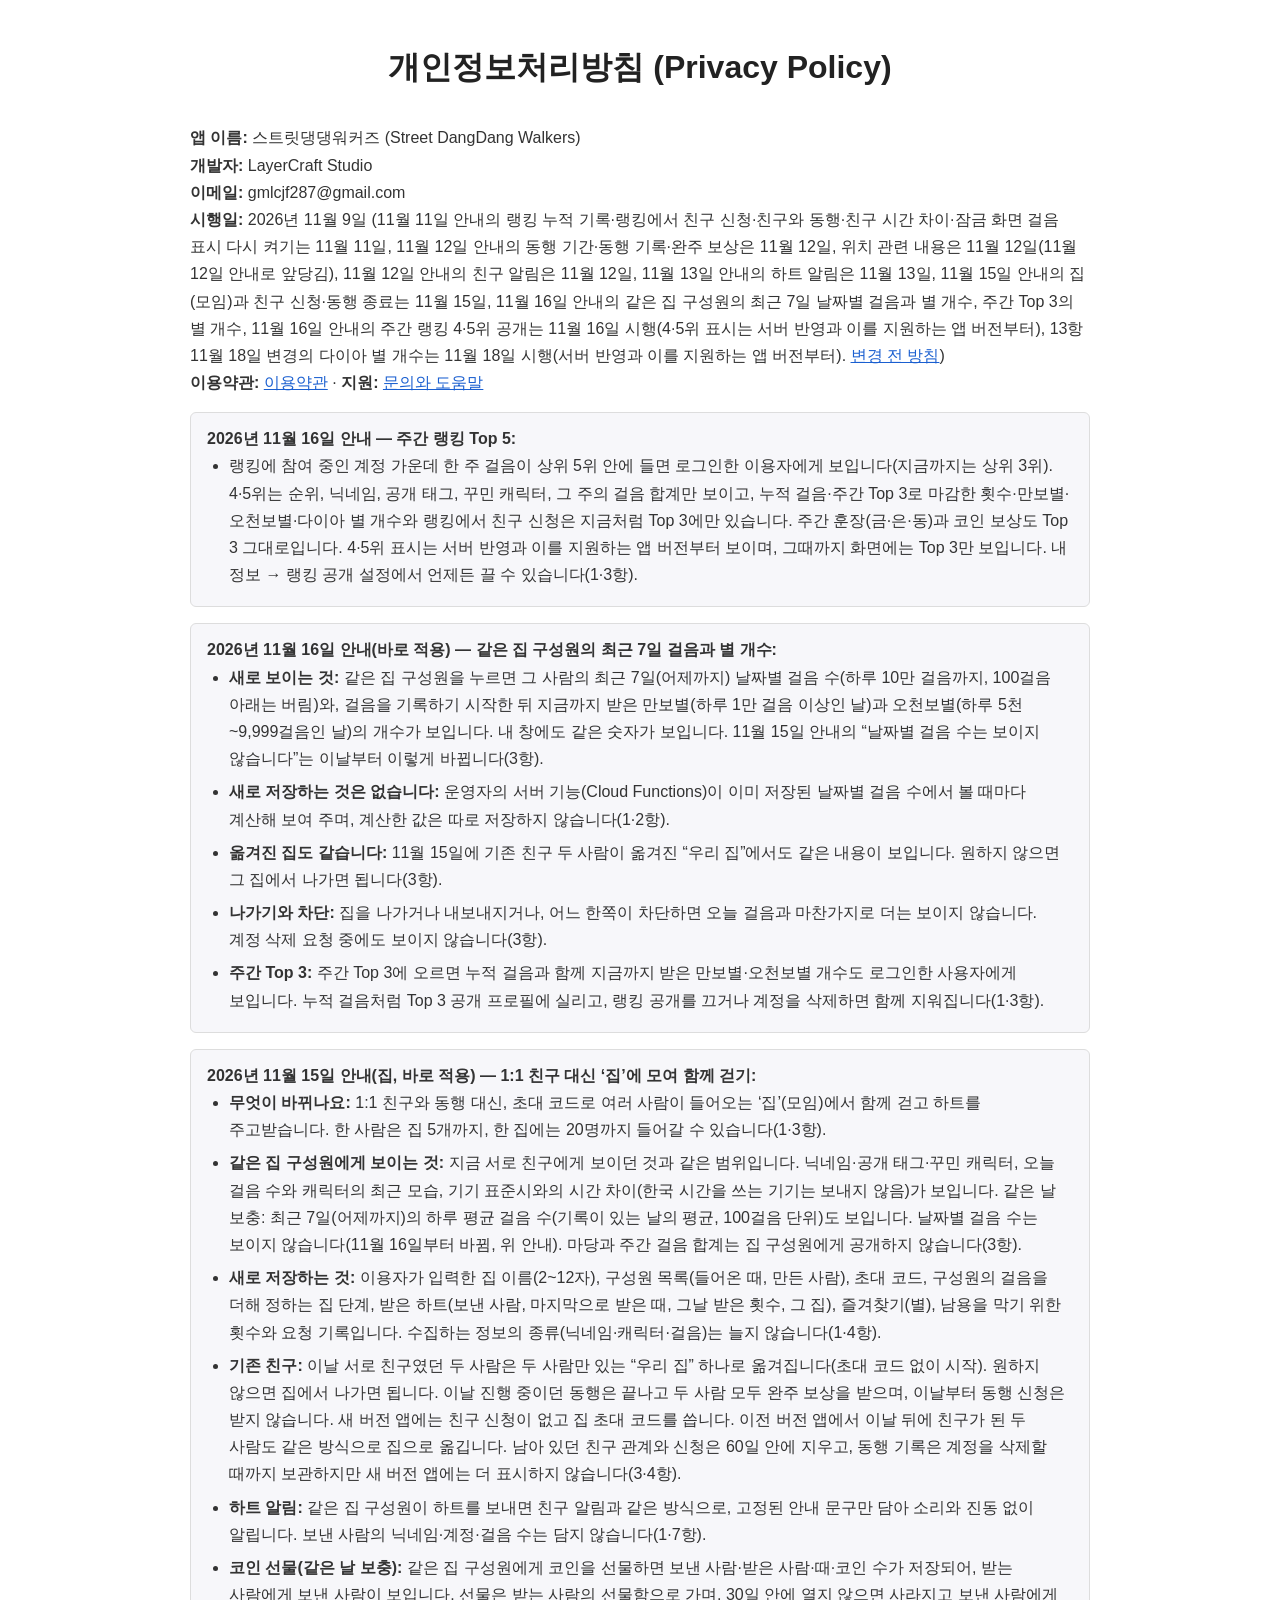
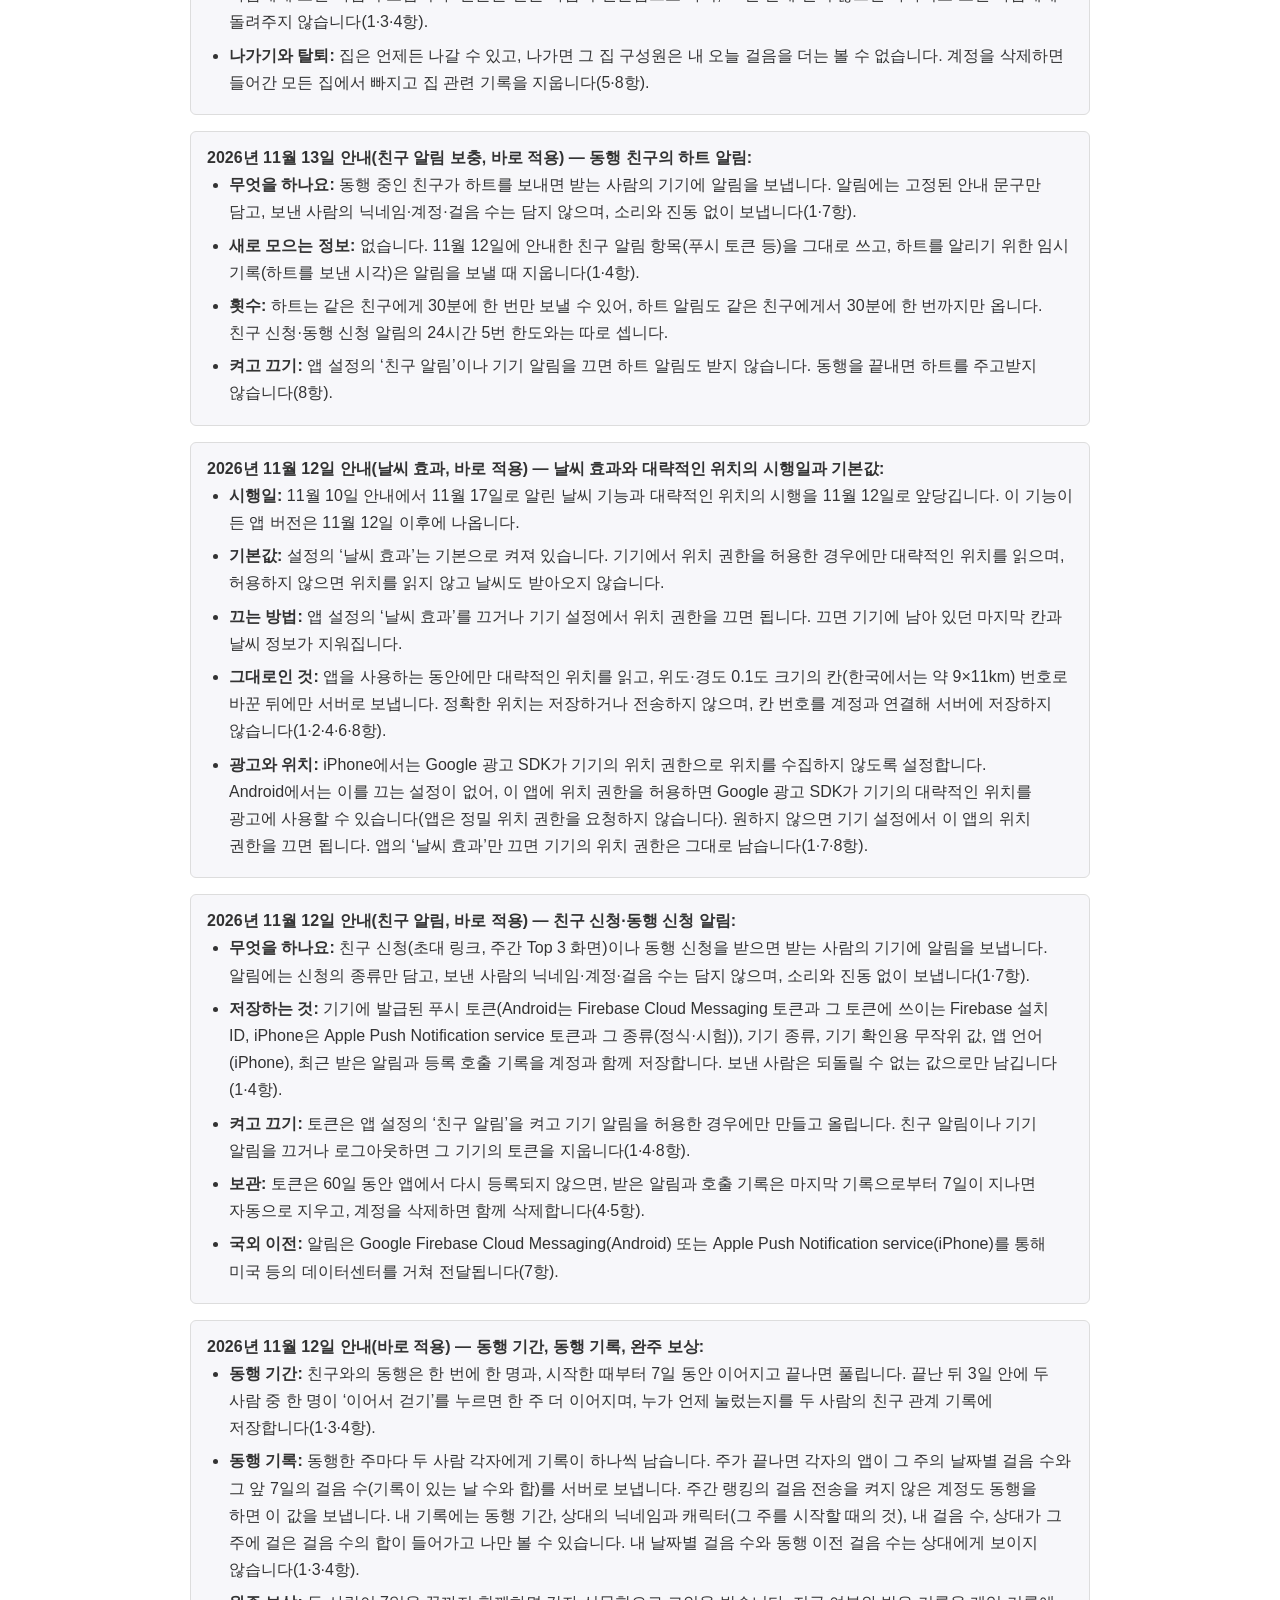
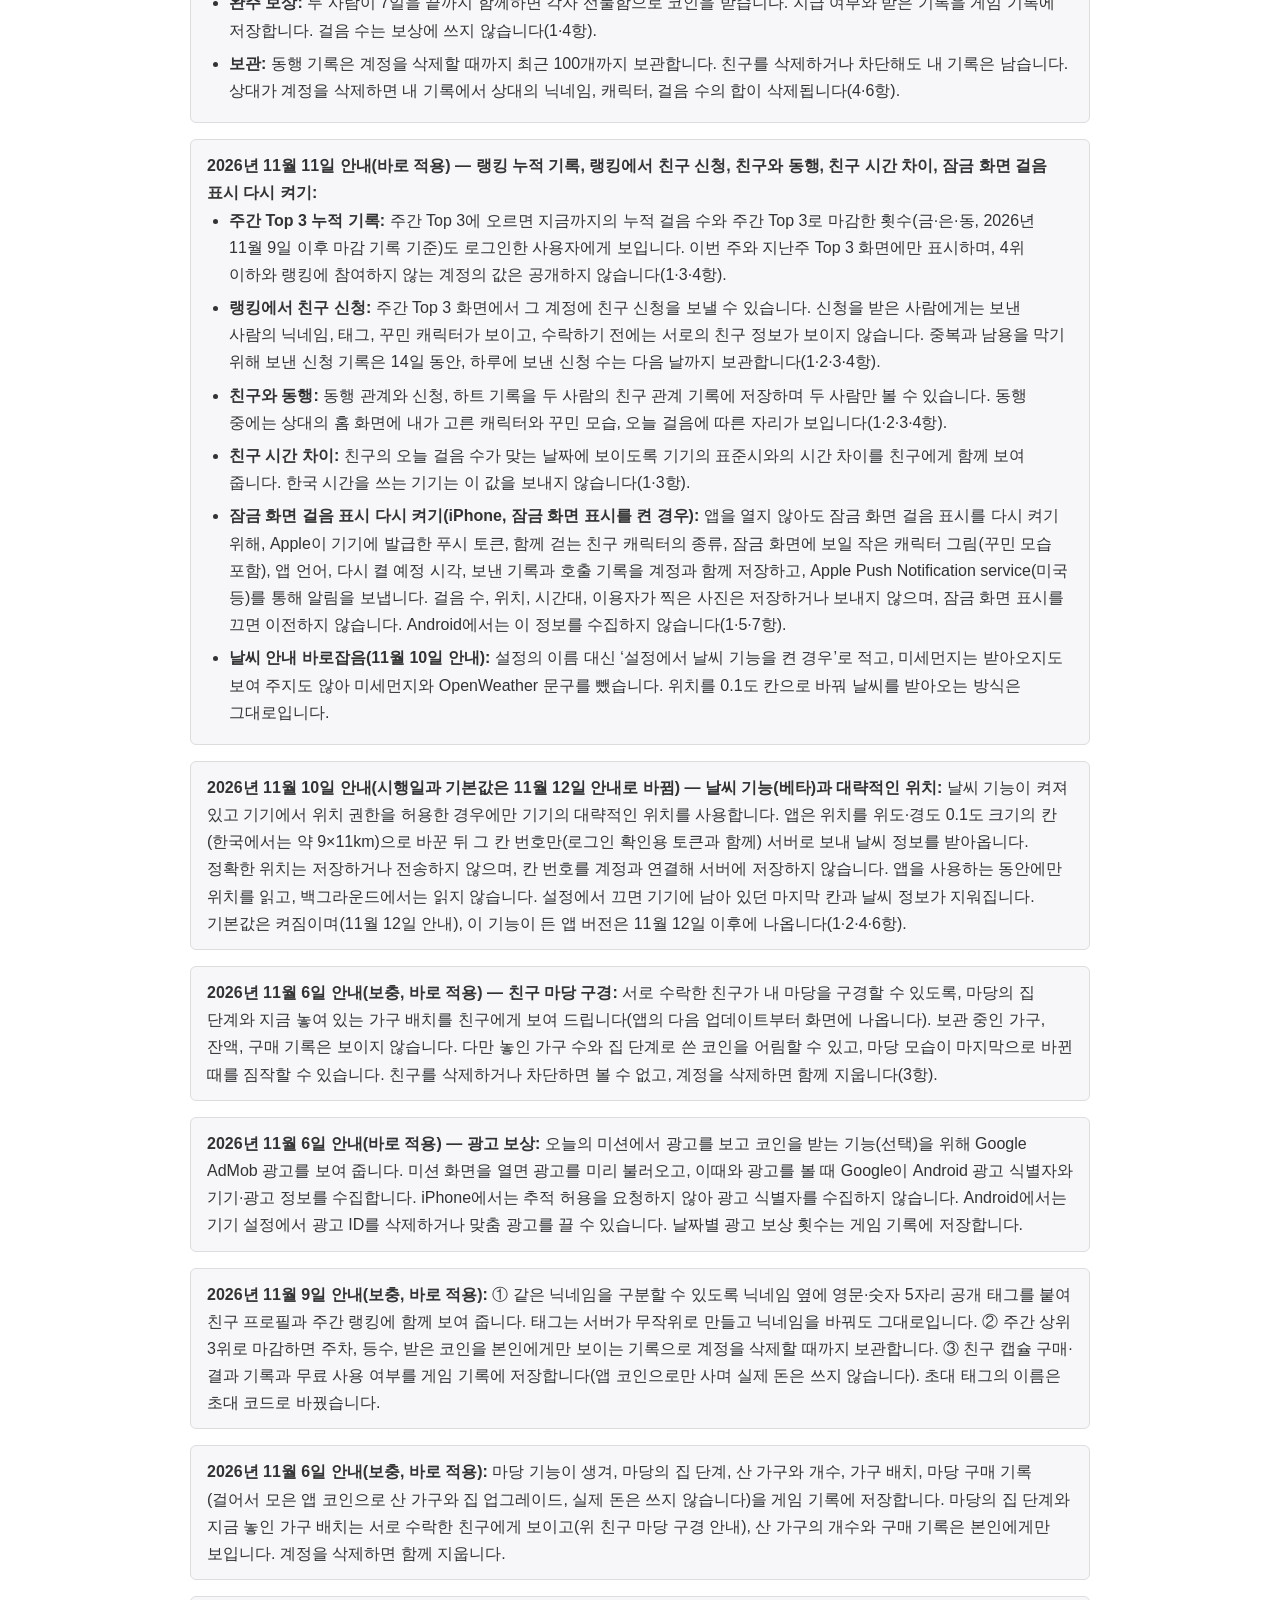
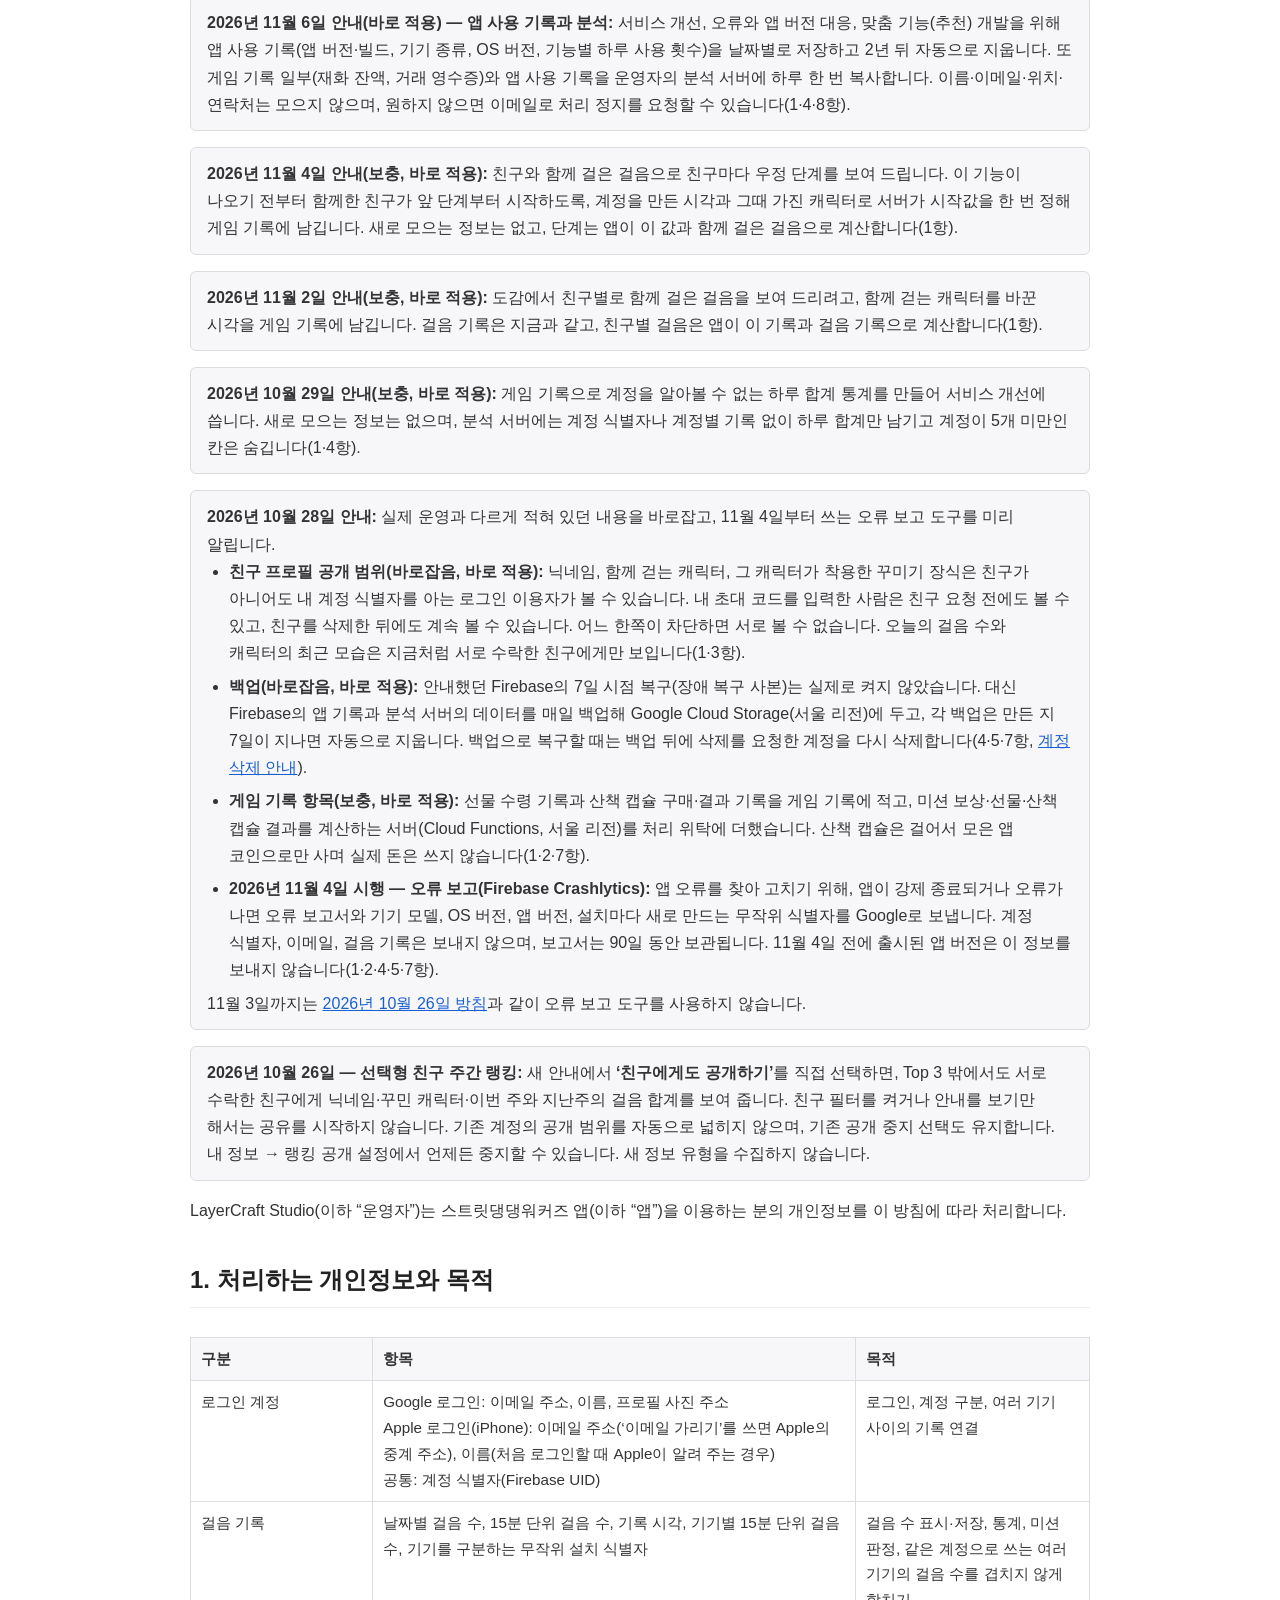
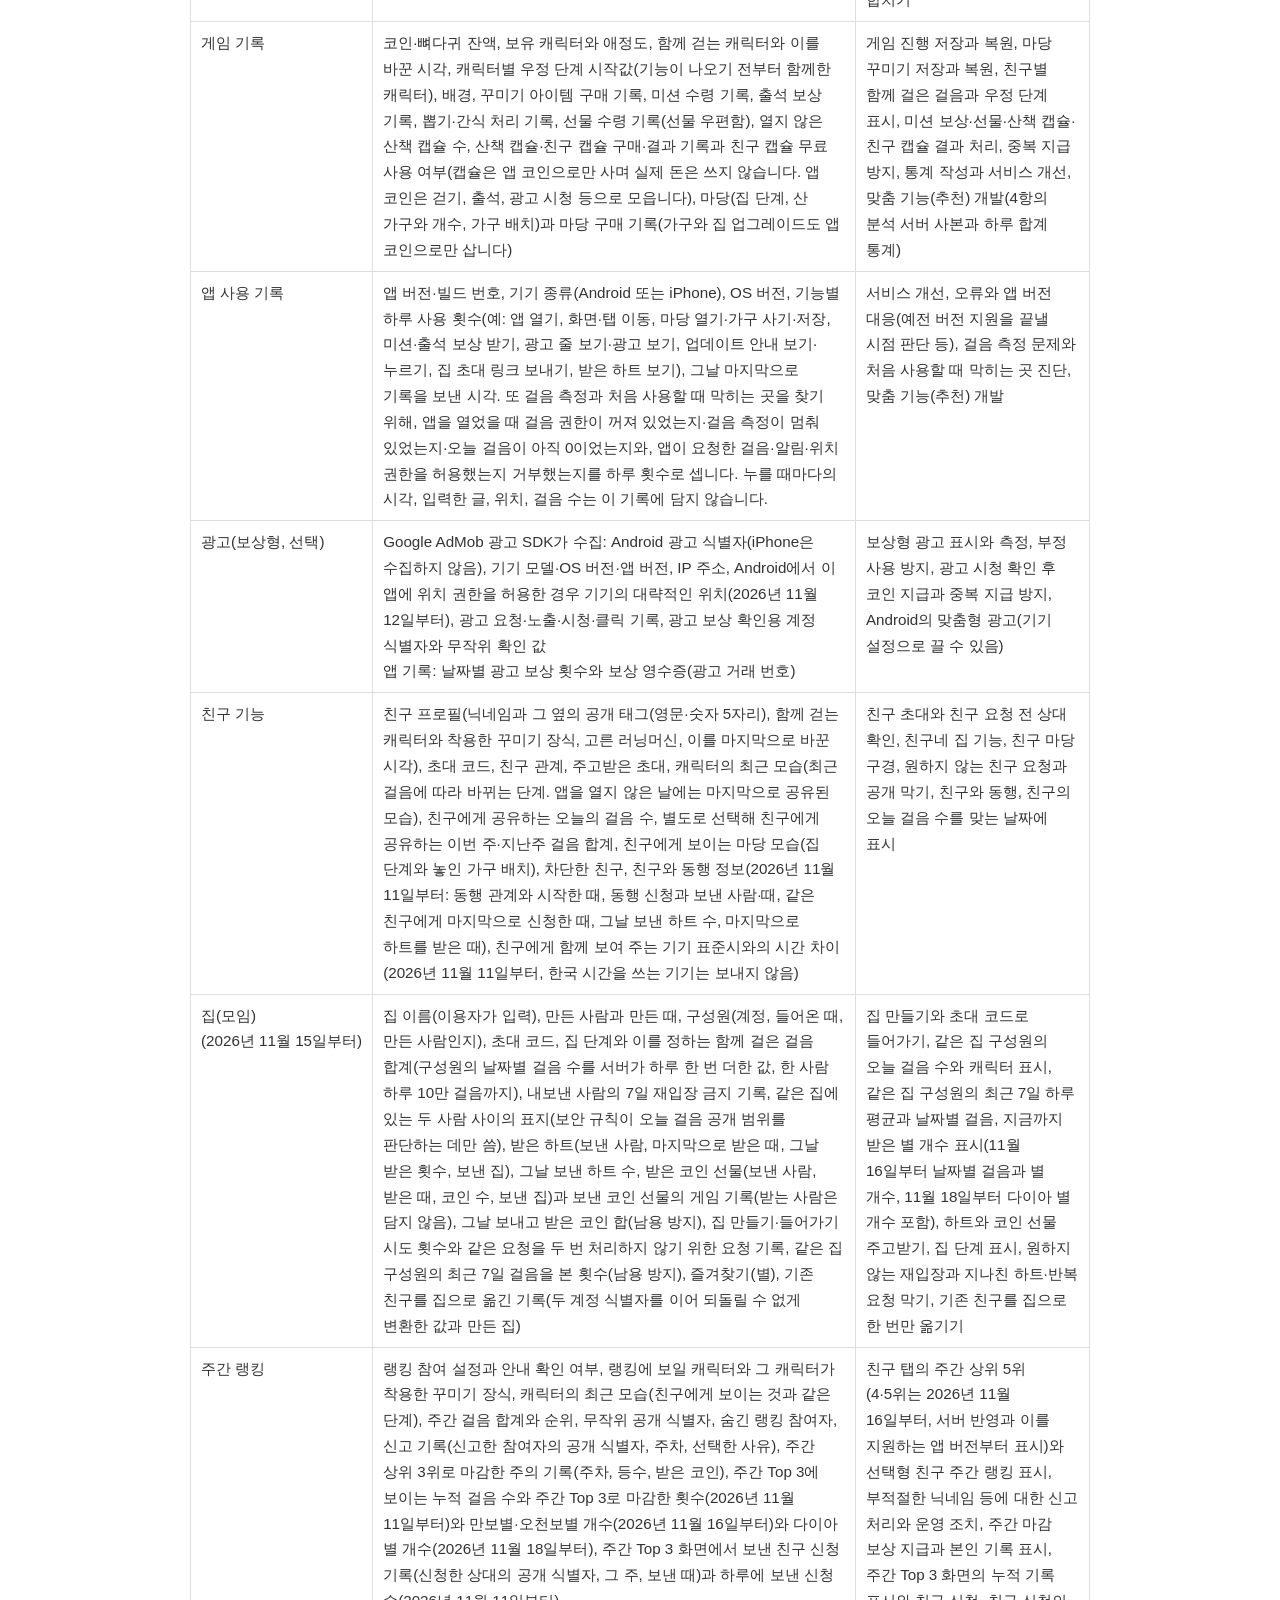
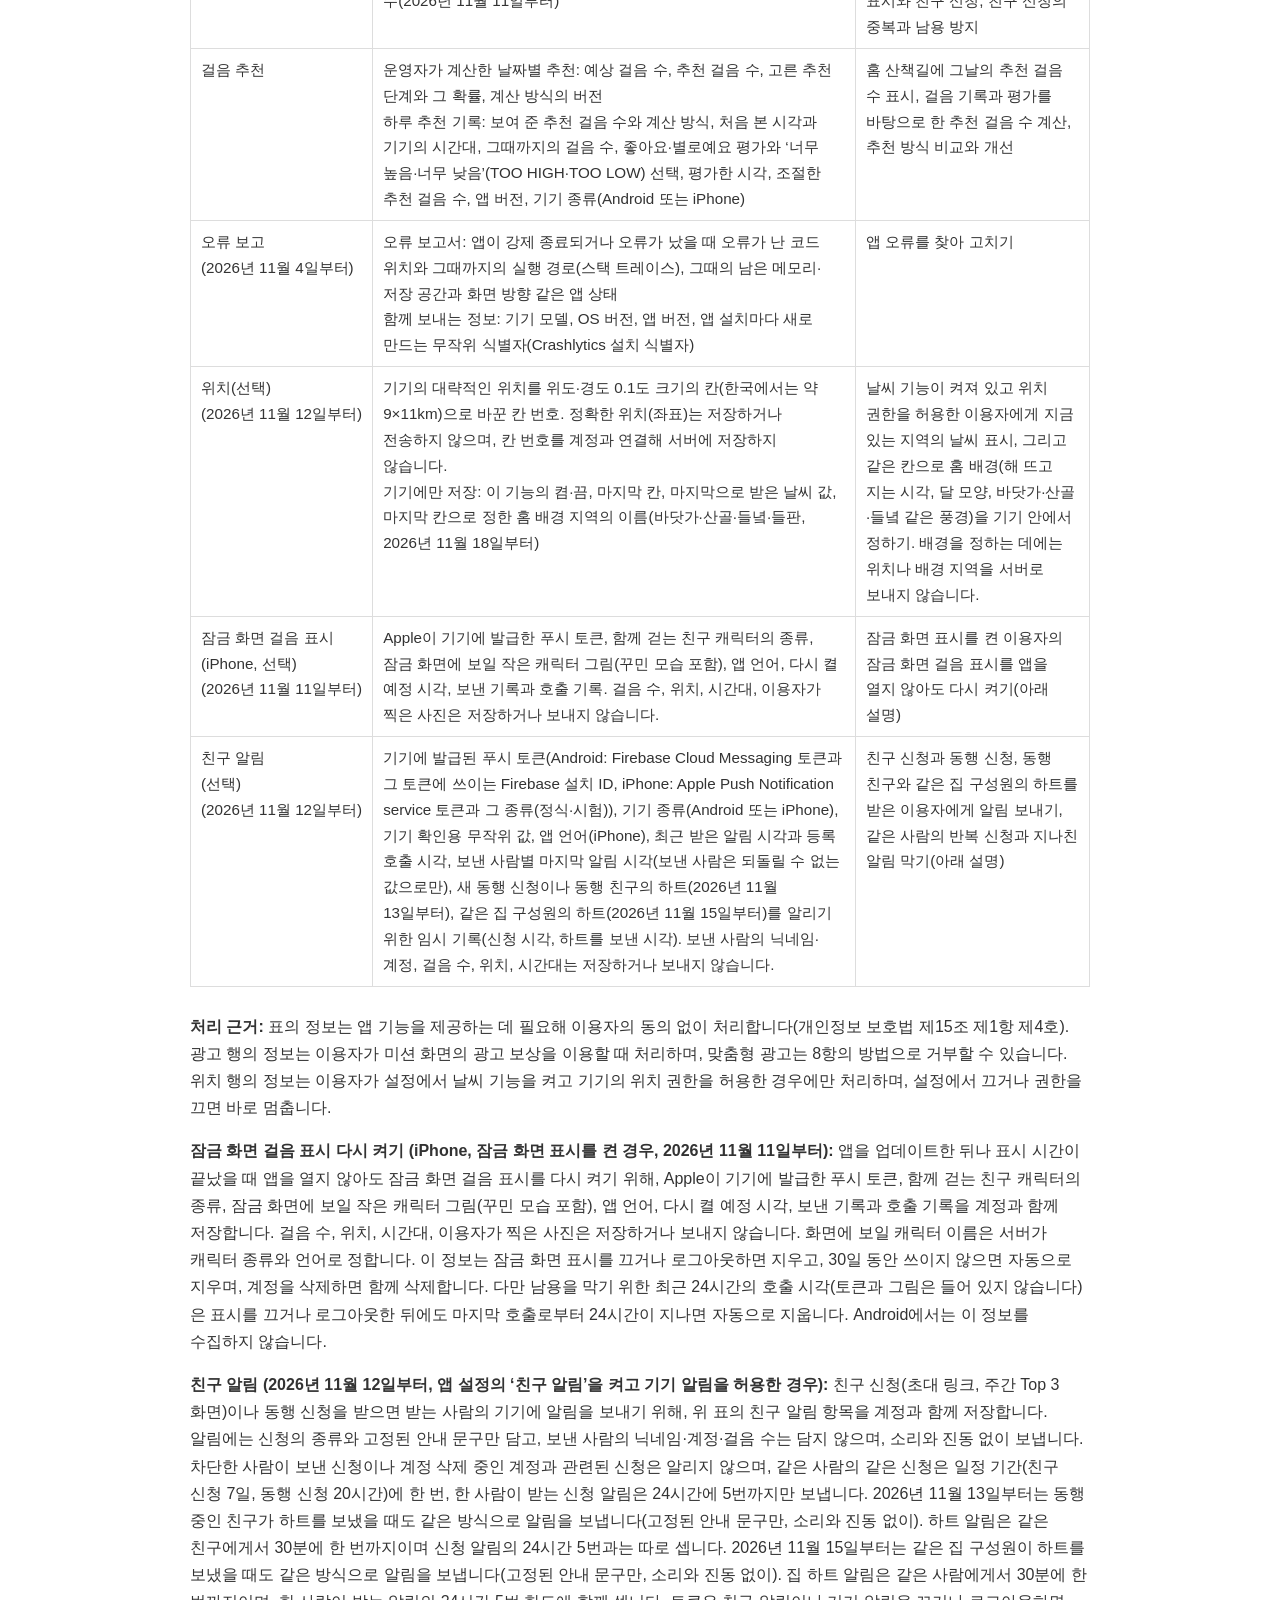
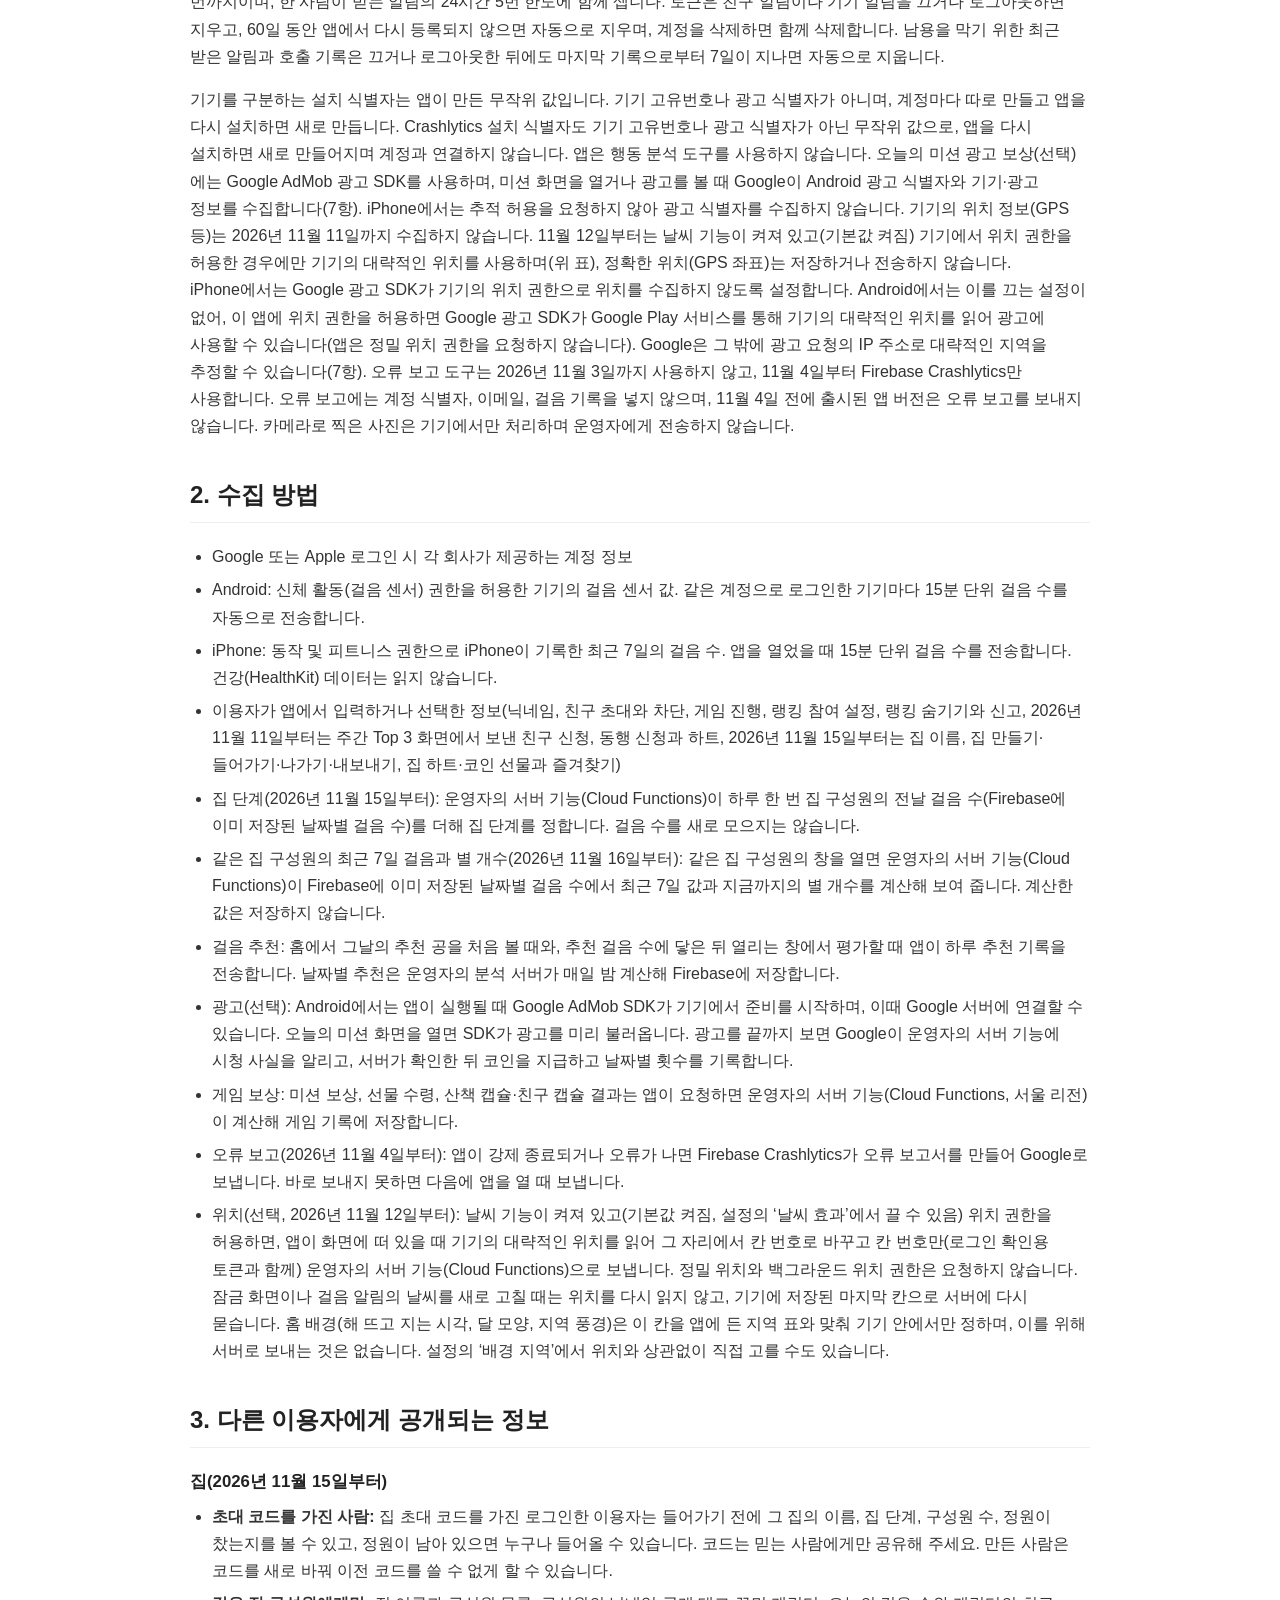
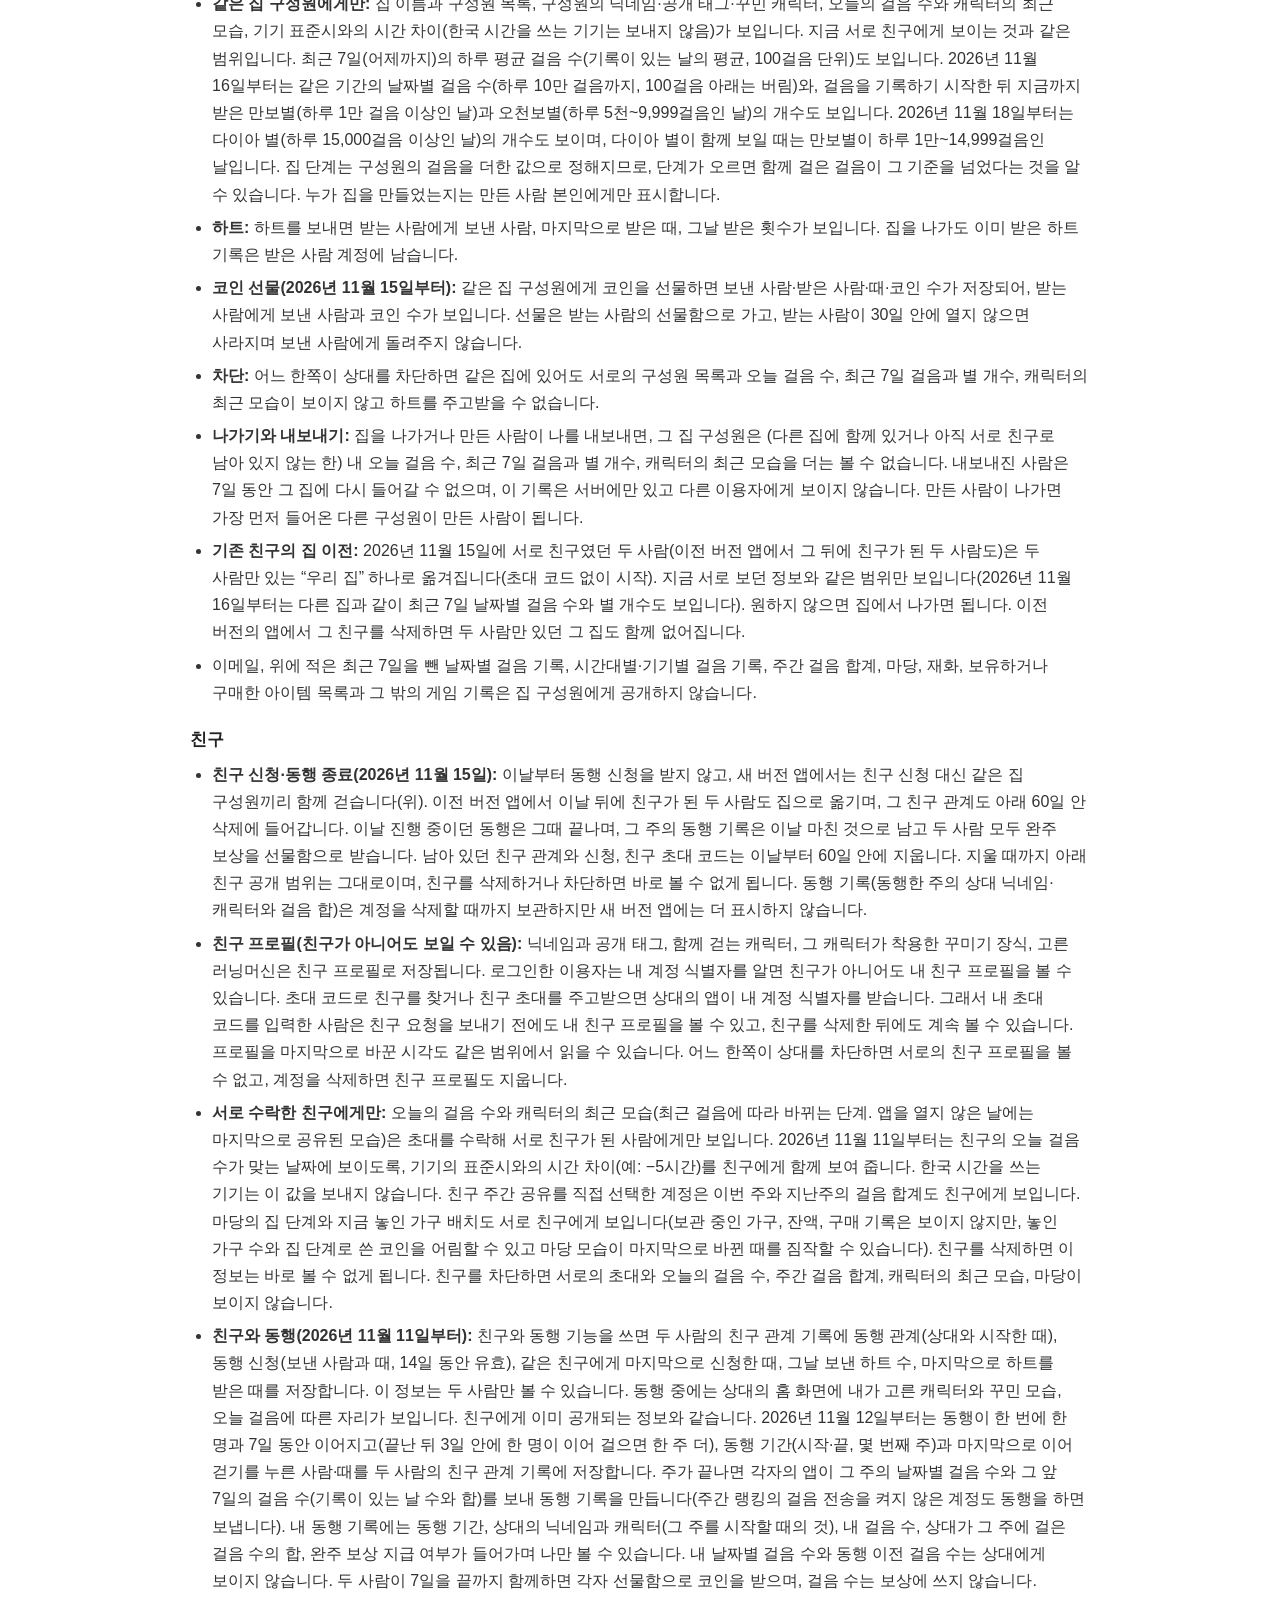
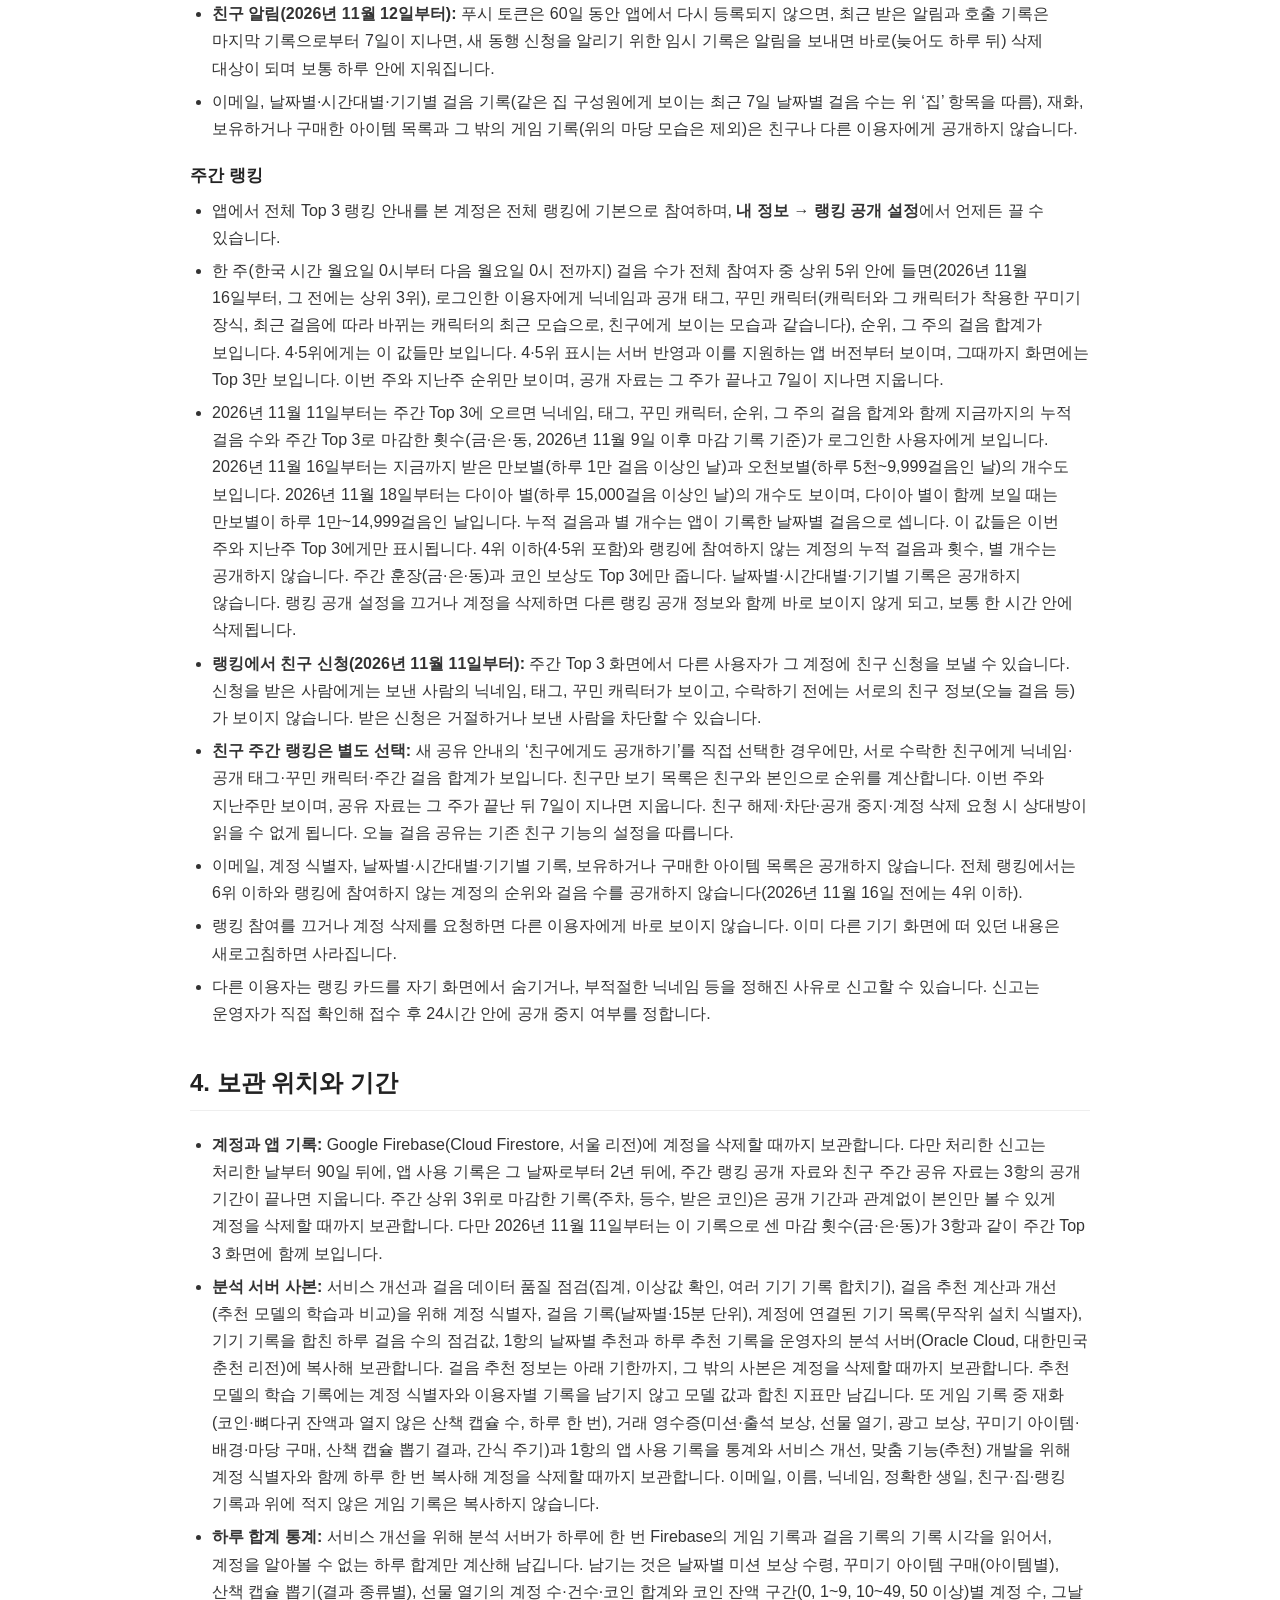
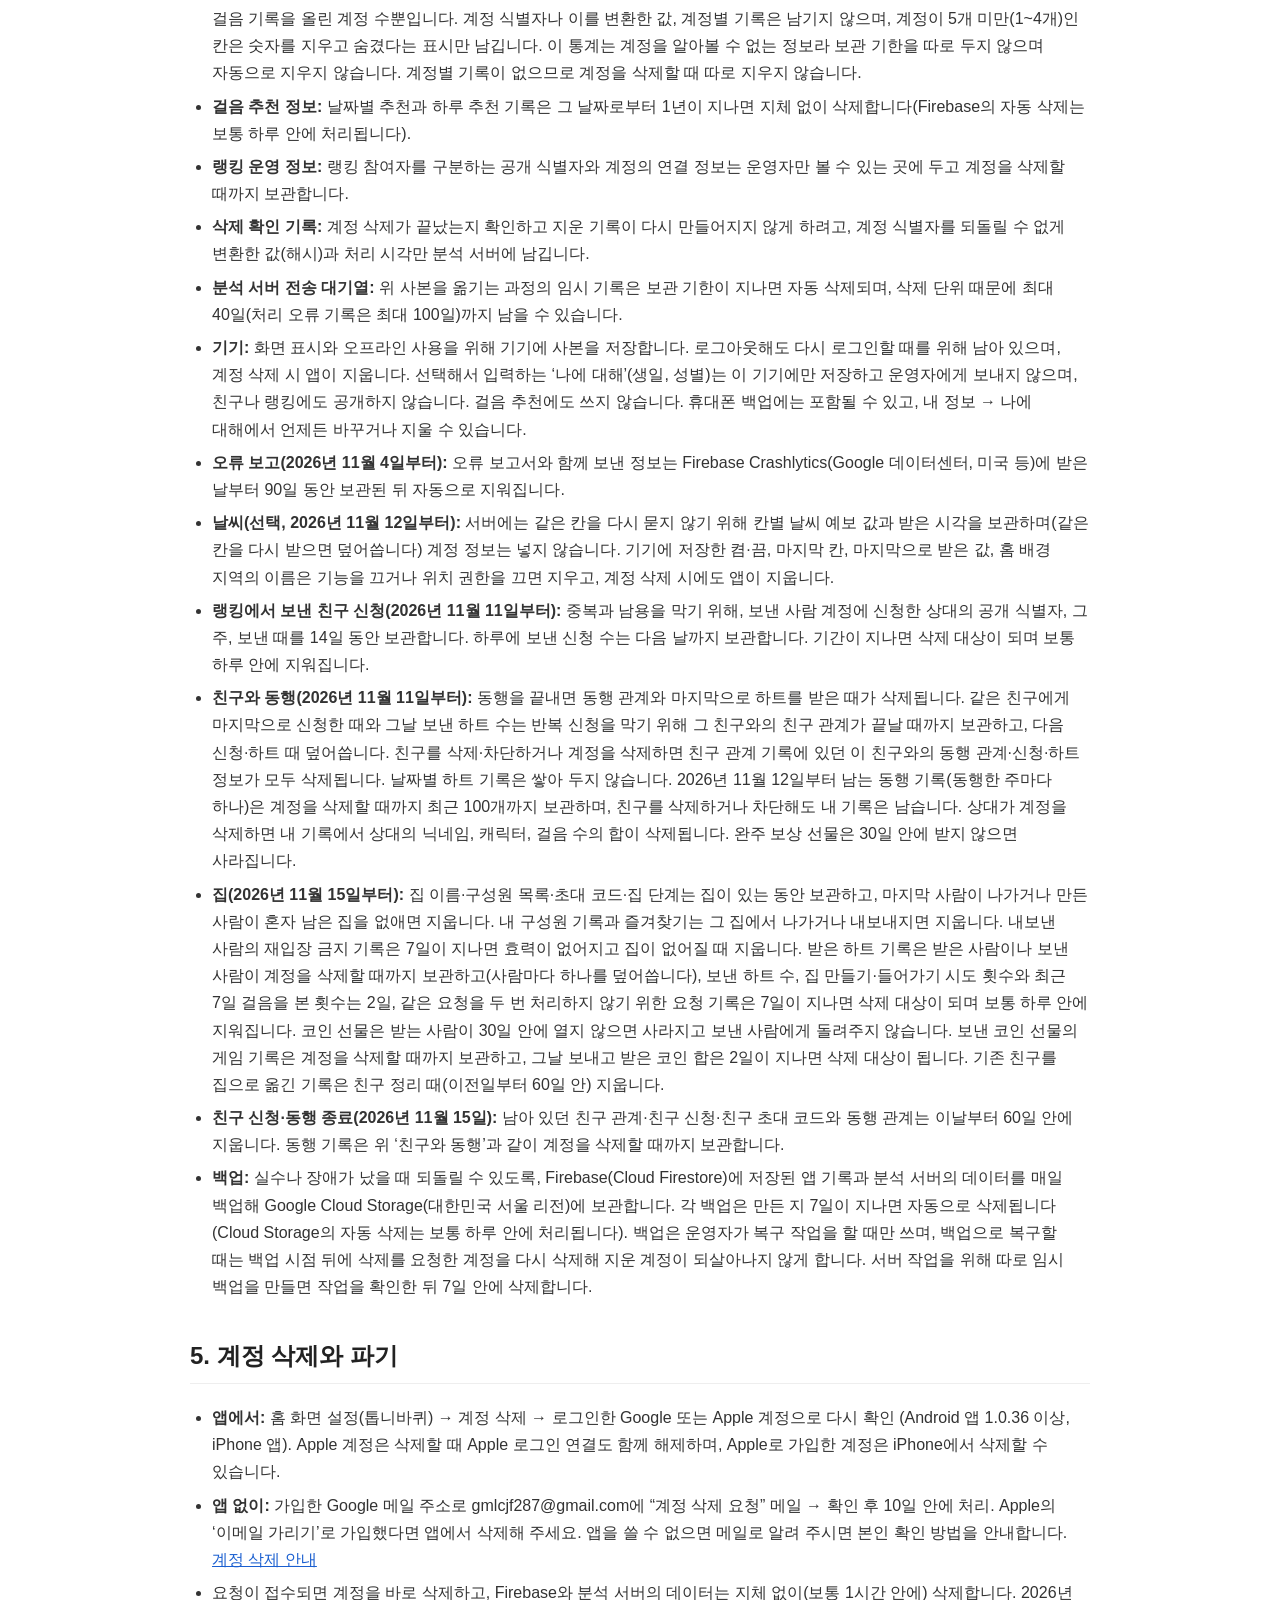
==== index.html @ 27980d4b "Merge main (home background policy lines) into the diamond star policy Co-Authored-By: Claude Fable " ====
<!DOCTYPE html>
<html lang="ko">
<head>
  <meta charset="UTF-8">
  <meta name="viewport" content="width=device-width, initial-scale=1.0">
  <title>개인정보처리방침 - 스트릿댕댕워커즈</title>
  <style>
    body {
      font-family: "Apple SD Gothic Neo", "Malgun Gothic", "Helvetica", "Arial", sans-serif;
      line-height: 1.7;
      max-width: 900px;
      margin: 40px auto;
      padding: 0 20px;
      color: #333;
      background: #fff;
      word-break: keep-all;
      overflow-wrap: anywhere;
    }
    h1 { color: #222; text-align: center; margin-bottom: 30px; }
    h2 { color: #222; margin-top: 36px; border-bottom: 1px solid #eee; padding-bottom: 6px; }
    h3 { color: #222; margin: 20px 0 6px; font-size: 1.05em; }
    ul, ol { margin: 0; padding-left: 22px; }
    li { margin-bottom: 6px; }
    table { border-collapse: collapse; width: 100%; margin: 10px 0; font-size: 0.95em; }
    th, td { border: 1px solid #ddd; padding: 8px 10px; text-align: left; vertical-align: top; }
    th { background: #f7f7fa; }
    th:first-child, td:first-child { white-space: nowrap; }
    .scroll { overflow-x: auto; }
    .notice { background: #f7f7fa; border: 1px solid #ddd; border-radius: 6px; padding: 12px 16px; margin: 16px 0; }
    a { color: #1a5fd0; }
  </style>
</head>
<body>
  <h1>개인정보처리방침 (Privacy Policy)</h1>

  <p><strong>앱 이름:</strong> 스트릿댕댕워커즈 (Street DangDang Walkers)<br>
     <strong>개발자:</strong> LayerCraft Studio<br>
     <strong>이메일:</strong> gmlcjf287@gmail.com<br>
     <strong>시행일:</strong> 2026년 11월 9일 (11월 11일 안내의 랭킹 누적 기록·랭킹에서 친구 신청·친구와 동행·친구 시간 차이·잠금 화면 걸음 표시 다시 켜기는 11월 11일, 11월 12일 안내의 동행 기간·동행 기록·완주 보상은 11월 12일, 위치 관련 내용은 11월 12일(11월 12일 안내로 앞당김), 11월 12일 안내의 친구 알림은 11월 12일, 11월 13일 안내의 하트 알림은 11월 13일, 11월 15일 안내의 집(모임)과 친구 신청·동행 종료는 11월 15일, 11월 16일 안내의 같은 집 구성원의 최근 7일 날짜별 걸음과 별 개수, 주간 Top 3의 별 개수, 11월 16일 안내의 주간 랭킹 4·5위 공개는 11월 16일 시행(4·5위 표시는 서버 반영과 이를 지원하는 앱 버전부터), 13항 11월 18일 변경의 다이아 별 개수는 11월 18일 시행(서버 반영과 이를 지원하는 앱 버전부터). <a href="privacy-2026-11-06.html">변경 전 방침</a>)<br>
     <strong>이용약관:</strong> <a href="terms.html">이용약관</a> · <strong>지원:</strong> <a href="support.html">문의와 도움말</a>
  </p>

  <div class="notice">
    <strong>2026년 11월 16일 안내 — 주간 랭킹 Top 5:</strong>
    <ul>
      <li>랭킹에 참여 중인 계정 가운데 한 주 걸음이 상위 5위 안에 들면 로그인한 이용자에게 보입니다(지금까지는 상위 3위). 4·5위는 순위, 닉네임, 공개 태그, 꾸민 캐릭터, 그 주의 걸음 합계만 보이고, 누적 걸음·주간 Top 3로 마감한 횟수·만보별·오천보별·다이아 별 개수와 랭킹에서 친구 신청은 지금처럼 Top 3에만 있습니다. 주간 훈장(금·은·동)과 코인 보상도 Top 3 그대로입니다. 4·5위 표시는 서버 반영과 이를 지원하는 앱 버전부터 보이며, 그때까지 화면에는 Top 3만 보입니다. 내 정보 → 랭킹 공개 설정에서 언제든 끌 수 있습니다(1·3항).</li>
    </ul>
  </div>

  <div class="notice">
    <strong>2026년 11월 16일 안내(바로 적용) — 같은 집 구성원의 최근 7일 걸음과 별 개수:</strong>
    <ul>
      <li><strong>새로 보이는 것:</strong> 같은 집 구성원을 누르면 그 사람의 최근 7일(어제까지) 날짜별 걸음 수(하루 10만 걸음까지, 100걸음 아래는 버림)와, 걸음을 기록하기 시작한 뒤 지금까지 받은 만보별(하루 1만 걸음 이상인 날)과 오천보별(하루 5천~9,999걸음인 날)의 개수가 보입니다. 내 창에도 같은 숫자가 보입니다. 11월 15일 안내의 “날짜별 걸음 수는 보이지 않습니다”는 이날부터 이렇게 바뀝니다(3항).</li>
      <li><strong>새로 저장하는 것은 없습니다:</strong> 운영자의 서버 기능(Cloud Functions)이 이미 저장된 날짜별 걸음 수에서 볼 때마다 계산해 보여 주며, 계산한 값은 따로 저장하지 않습니다(1·2항).</li>
      <li><strong>옮겨진 집도 같습니다:</strong> 11월 15일에 기존 친구 두 사람이 옮겨진 “우리 집”에서도 같은 내용이 보입니다. 원하지 않으면 그 집에서 나가면 됩니다(3항).</li>
      <li><strong>나가기와 차단:</strong> 집을 나가거나 내보내지거나, 어느 한쪽이 차단하면 오늘 걸음과 마찬가지로 더는 보이지 않습니다. 계정 삭제 요청 중에도 보이지 않습니다(3항).</li>
      <li><strong>주간 Top 3:</strong> 주간 Top 3에 오르면 누적 걸음과 함께 지금까지 받은 만보별·오천보별 개수도 로그인한 사용자에게 보입니다. 누적 걸음처럼 Top 3 공개 프로필에 실리고, 랭킹 공개를 끄거나 계정을 삭제하면 함께 지워집니다(1·3항).</li>
    </ul>
  </div>

  <div class="notice">
    <strong>2026년 11월 15일 안내(집, 바로 적용) — 1:1 친구 대신 ‘집’에 모여 함께 걷기:</strong>
    <ul>
      <li><strong>무엇이 바뀌나요:</strong> 1:1 친구와 동행 대신, 초대 코드로 여러 사람이 들어오는 ‘집’(모임)에서 함께 걷고 하트를 주고받습니다. 한 사람은 집 5개까지, 한 집에는 20명까지 들어갈 수 있습니다(1·3항).</li>
      <li><strong>같은 집 구성원에게 보이는 것:</strong> 지금 서로 친구에게 보이던 것과 같은 범위입니다. 닉네임·공개 태그·꾸민 캐릭터, 오늘 걸음 수와 캐릭터의 최근 모습, 기기 표준시와의 시간 차이(한국 시간을 쓰는 기기는 보내지 않음)가 보입니다. 같은 날 보충: 최근 7일(어제까지)의 하루 평균 걸음 수(기록이 있는 날의 평균, 100걸음 단위)도 보입니다. 날짜별 걸음 수는 보이지 않습니다(11월 16일부터 바뀜, 위 안내). 마당과 주간 걸음 합계는 집 구성원에게 공개하지 않습니다(3항).</li>
      <li><strong>새로 저장하는 것:</strong> 이용자가 입력한 집 이름(2~12자), 구성원 목록(들어온 때, 만든 사람), 초대 코드, 구성원의 걸음을 더해 정하는 집 단계, 받은 하트(보낸 사람, 마지막으로 받은 때, 그날 받은 횟수, 그 집), 즐겨찾기(별), 남용을 막기 위한 횟수와 요청 기록입니다. 수집하는 정보의 종류(닉네임·캐릭터·걸음)는 늘지 않습니다(1·4항).</li>
      <li><strong>기존 친구:</strong> 이날 서로 친구였던 두 사람은 두 사람만 있는 “우리 집” 하나로 옮겨집니다(초대 코드 없이 시작). 원하지 않으면 집에서 나가면 됩니다. 이날 진행 중이던 동행은 끝나고 두 사람 모두 완주 보상을 받으며, 이날부터 동행 신청은 받지 않습니다. 새 버전 앱에는 친구 신청이 없고 집 초대 코드를 씁니다. 이전 버전 앱에서 이날 뒤에 친구가 된 두 사람도 같은 방식으로 집으로 옮깁니다. 남아 있던 친구 관계와 신청은 60일 안에 지우고, 동행 기록은 계정을 삭제할 때까지 보관하지만 새 버전 앱에는 더 표시하지 않습니다(3·4항).</li>
      <li><strong>하트 알림:</strong> 같은 집 구성원이 하트를 보내면 친구 알림과 같은 방식으로, 고정된 안내 문구만 담아 소리와 진동 없이 알립니다. 보낸 사람의 닉네임·계정·걸음 수는 담지 않습니다(1·7항).</li>
      <li><strong>코인 선물(같은 날 보충):</strong> 같은 집 구성원에게 코인을 선물하면 보낸 사람·받은 사람·때·코인 수가 저장되어, 받는 사람에게 보낸 사람이 보입니다. 선물은 받는 사람의 선물함으로 가며, 30일 안에 열지 않으면 사라지고 보낸 사람에게 돌려주지 않습니다(1·3·4항).</li>
      <li><strong>나가기와 탈퇴:</strong> 집은 언제든 나갈 수 있고, 나가면 그 집 구성원은 내 오늘 걸음을 더는 볼 수 없습니다. 계정을 삭제하면 들어간 모든 집에서 빠지고 집 관련 기록을 지웁니다(5·8항).</li>
    </ul>
  </div>

  <div class="notice">
    <strong>2026년 11월 13일 안내(친구 알림 보충, 바로 적용) — 동행 친구의 하트 알림:</strong>
    <ul>
      <li><strong>무엇을 하나요:</strong> 동행 중인 친구가 하트를 보내면 받는 사람의 기기에 알림을 보냅니다. 알림에는 고정된 안내 문구만 담고, 보낸 사람의 닉네임·계정·걸음 수는 담지 않으며, 소리와 진동 없이 보냅니다(1·7항).</li>
      <li><strong>새로 모으는 정보:</strong> 없습니다. 11월 12일에 안내한 친구 알림 항목(푸시 토큰 등)을 그대로 쓰고, 하트를 알리기 위한 임시 기록(하트를 보낸 시각)은 알림을 보낼 때 지웁니다(1·4항).</li>
      <li><strong>횟수:</strong> 하트는 같은 친구에게 30분에 한 번만 보낼 수 있어, 하트 알림도 같은 친구에게서 30분에 한 번까지만 옵니다. 친구 신청·동행 신청 알림의 24시간 5번 한도와는 따로 셉니다.</li>
      <li><strong>켜고 끄기:</strong> 앱 설정의 ‘친구 알림’이나 기기 알림을 끄면 하트 알림도 받지 않습니다. 동행을 끝내면 하트를 주고받지 않습니다(8항).</li>
    </ul>
  </div>

  <div class="notice">
    <strong>2026년 11월 12일 안내(날씨 효과, 바로 적용) — 날씨 효과와 대략적인 위치의 시행일과 기본값:</strong>
    <ul>
      <li><strong>시행일:</strong> 11월 10일 안내에서 11월 17일로 알린 날씨 기능과 대략적인 위치의 시행을 11월 12일로 앞당깁니다. 이 기능이 든 앱 버전은 11월 12일 이후에 나옵니다.</li>
      <li><strong>기본값:</strong> 설정의 ‘날씨 효과’는 기본으로 켜져 있습니다. 기기에서 위치 권한을 허용한 경우에만 대략적인 위치를 읽으며, 허용하지 않으면 위치를 읽지 않고 날씨도 받아오지 않습니다.</li>
      <li><strong>끄는 방법:</strong> 앱 설정의 ‘날씨 효과’를 끄거나 기기 설정에서 위치 권한을 끄면 됩니다. 끄면 기기에 남아 있던 마지막 칸과 날씨 정보가 지워집니다.</li>
      <li><strong>그대로인 것:</strong> 앱을 사용하는 동안에만 대략적인 위치를 읽고, 위도·경도 0.1도 크기의 칸(한국에서는 약 9×11km) 번호로 바꾼 뒤에만 서버로 보냅니다. 정확한 위치는 저장하거나 전송하지 않으며, 칸 번호를 계정과 연결해 서버에 저장하지 않습니다(1·2·4·6·8항).</li>
      <li><strong>광고와 위치:</strong> iPhone에서는 Google 광고 SDK가 기기의 위치 권한으로 위치를 수집하지 않도록 설정합니다. Android에서는 이를 끄는 설정이 없어, 이 앱에 위치 권한을 허용하면 Google 광고 SDK가 기기의 대략적인 위치를 광고에 사용할 수 있습니다(앱은 정밀 위치 권한을 요청하지 않습니다). 원하지 않으면 기기 설정에서 이 앱의 위치 권한을 끄면 됩니다. 앱의 ‘날씨 효과’만 끄면 기기의 위치 권한은 그대로 남습니다(1·7·8항).</li>
    </ul>
  </div>

  <div class="notice">
    <strong>2026년 11월 12일 안내(친구 알림, 바로 적용) — 친구 신청·동행 신청 알림:</strong>
    <ul>
      <li><strong>무엇을 하나요:</strong> 친구 신청(초대 링크, 주간 Top 3 화면)이나 동행 신청을 받으면 받는 사람의 기기에 알림을 보냅니다. 알림에는 신청의 종류만 담고, 보낸 사람의 닉네임·계정·걸음 수는 담지 않으며, 소리와 진동 없이 보냅니다(1·7항).</li>
      <li><strong>저장하는 것:</strong> 기기에 발급된 푸시 토큰(Android는 Firebase Cloud Messaging 토큰과 그 토큰에 쓰이는 Firebase 설치 ID, iPhone은 Apple Push Notification service 토큰과 그 종류(정식·시험)), 기기 종류, 기기 확인용 무작위 값, 앱 언어(iPhone), 최근 받은 알림과 등록 호출 기록을 계정과 함께 저장합니다. 보낸 사람은 되돌릴 수 없는 값으로만 남깁니다(1·4항).</li>
      <li><strong>켜고 끄기:</strong> 토큰은 앱 설정의 ‘친구 알림’을 켜고 기기 알림을 허용한 경우에만 만들고 올립니다. 친구 알림이나 기기 알림을 끄거나 로그아웃하면 그 기기의 토큰을 지웁니다(1·4·8항).</li>
      <li><strong>보관:</strong> 토큰은 60일 동안 앱에서 다시 등록되지 않으면, 받은 알림과 호출 기록은 마지막 기록으로부터 7일이 지나면 자동으로 지우고, 계정을 삭제하면 함께 삭제합니다(4·5항).</li>
      <li><strong>국외 이전:</strong> 알림은 Google Firebase Cloud Messaging(Android) 또는 Apple Push Notification service(iPhone)를 통해 미국 등의 데이터센터를 거쳐 전달됩니다(7항).</li>
    </ul>
  </div>

  <div class="notice">
    <strong>2026년 11월 12일 안내(바로 적용) — 동행 기간, 동행 기록, 완주 보상:</strong>
    <ul>
      <li><strong>동행 기간:</strong> 친구와의 동행은 한 번에 한 명과, 시작한 때부터 7일 동안 이어지고 끝나면 풀립니다. 끝난 뒤 3일 안에 두 사람 중 한 명이 ‘이어서 걷기’를 누르면 한 주 더 이어지며, 누가 언제 눌렀는지를 두 사람의 친구 관계 기록에 저장합니다(1·3·4항).</li>
      <li><strong>동행 기록:</strong> 동행한 주마다 두 사람 각자에게 기록이 하나씩 남습니다. 주가 끝나면 각자의 앱이 그 주의 날짜별 걸음 수와 그 앞 7일의 걸음 수(기록이 있는 날 수와 합)를 서버로 보냅니다. 주간 랭킹의 걸음 전송을 켜지 않은 계정도 동행을 하면 이 값을 보냅니다. 내 기록에는 동행 기간, 상대의 닉네임과 캐릭터(그 주를 시작할 때의 것), 내 걸음 수, 상대가 그 주에 걸은 걸음 수의 합이 들어가고 나만 볼 수 있습니다. 내 날짜별 걸음 수와 동행 이전 걸음 수는 상대에게 보이지 않습니다(1·3·4항).</li>
      <li><strong>완주 보상:</strong> 두 사람이 7일을 끝까지 함께하면 각자 선물함으로 코인을 받습니다. 지급 여부와 받은 기록을 게임 기록에 저장합니다. 걸음 수는 보상에 쓰지 않습니다(1·4항).</li>
      <li><strong>보관:</strong> 동행 기록은 계정을 삭제할 때까지 최근 100개까지 보관합니다. 친구를 삭제하거나 차단해도 내 기록은 남습니다. 상대가 계정을 삭제하면 내 기록에서 상대의 닉네임, 캐릭터, 걸음 수의 합이 삭제됩니다(4·6항).</li>
    </ul>
  </div>

  <div class="notice">
    <strong>2026년 11월 11일 안내(바로 적용) — 랭킹 누적 기록, 랭킹에서 친구 신청, 친구와 동행, 친구 시간 차이, 잠금 화면 걸음 표시 다시 켜기:</strong>
    <ul>
      <li><strong>주간 Top 3 누적 기록:</strong> 주간 Top 3에 오르면 지금까지의 누적 걸음 수와 주간 Top 3로 마감한 횟수(금·은·동, 2026년 11월 9일 이후 마감 기록 기준)도 로그인한 사용자에게 보입니다. 이번 주와 지난주 Top 3 화면에만 표시하며, 4위 이하와 랭킹에 참여하지 않는 계정의 값은 공개하지 않습니다(1·3·4항).</li>
      <li><strong>랭킹에서 친구 신청:</strong> 주간 Top 3 화면에서 그 계정에 친구 신청을 보낼 수 있습니다. 신청을 받은 사람에게는 보낸 사람의 닉네임, 태그, 꾸민 캐릭터가 보이고, 수락하기 전에는 서로의 친구 정보가 보이지 않습니다. 중복과 남용을 막기 위해 보낸 신청 기록은 14일 동안, 하루에 보낸 신청 수는 다음 날까지 보관합니다(1·2·3·4항).</li>
      <li><strong>친구와 동행:</strong> 동행 관계와 신청, 하트 기록을 두 사람의 친구 관계 기록에 저장하며 두 사람만 볼 수 있습니다. 동행 중에는 상대의 홈 화면에 내가 고른 캐릭터와 꾸민 모습, 오늘 걸음에 따른 자리가 보입니다(1·2·3·4항).</li>
      <li><strong>친구 시간 차이:</strong> 친구의 오늘 걸음 수가 맞는 날짜에 보이도록 기기의 표준시와의 시간 차이를 친구에게 함께 보여 줍니다. 한국 시간을 쓰는 기기는 이 값을 보내지 않습니다(1·3항).</li>
      <li><strong>잠금 화면 걸음 표시 다시 켜기(iPhone, 잠금 화면 표시를 켠 경우):</strong> 앱을 열지 않아도 잠금 화면 걸음 표시를 다시 켜기 위해, Apple이 기기에 발급한 푸시 토큰, 함께 걷는 친구 캐릭터의 종류, 잠금 화면에 보일 작은 캐릭터 그림(꾸민 모습 포함), 앱 언어, 다시 켤 예정 시각, 보낸 기록과 호출 기록을 계정과 함께 저장하고, Apple Push Notification service(미국 등)를 통해 알림을 보냅니다. 걸음 수, 위치, 시간대, 이용자가 찍은 사진은 저장하거나 보내지 않으며, 잠금 화면 표시를 끄면 이전하지 않습니다. Android에서는 이 정보를 수집하지 않습니다(1·5·7항).</li>
      <li><strong>날씨 안내 바로잡음(11월 10일 안내):</strong> 설정의 이름 대신 ‘설정에서 날씨 기능을 켠 경우’로 적고, 미세먼지는 받아오지도 보여 주지도 않아 미세먼지와 OpenWeather 문구를 뺐습니다. 위치를 0.1도 칸으로 바꿔 날씨를 받아오는 방식은 그대로입니다.</li>
    </ul>
  </div>

  <div class="notice">
    <strong>2026년 11월 10일 안내(시행일과 기본값은 11월 12일 안내로 바뀜) — 날씨 기능(베타)과 대략적인 위치:</strong> 날씨 기능이 켜져 있고 기기에서 위치 권한을 허용한 경우에만 기기의 대략적인 위치를 사용합니다. 앱은 위치를 위도·경도 0.1도 크기의 칸(한국에서는 약 9×11km)으로 바꾼 뒤 그 칸 번호만(로그인 확인용 토큰과 함께) 서버로 보내 날씨 정보를 받아옵니다. 정확한 위치는 저장하거나 전송하지 않으며, 칸 번호를 계정과 연결해 서버에 저장하지 않습니다. 앱을 사용하는 동안에만 위치를 읽고, 백그라운드에서는 읽지 않습니다. 설정에서 끄면 기기에 남아 있던 마지막 칸과 날씨 정보가 지워집니다. 기본값은 켜짐이며(11월 12일 안내), 이 기능이 든 앱 버전은 11월 12일 이후에 나옵니다(1·2·4·6항).
  </div>

  <div class="notice">
    <strong>2026년 11월 6일 안내(보충, 바로 적용) — 친구 마당 구경:</strong> 서로 수락한 친구가 내 마당을 구경할 수 있도록, 마당의 집 단계와 지금 놓여 있는 가구 배치를 친구에게 보여 드립니다(앱의 다음 업데이트부터 화면에 나옵니다). 보관 중인 가구, 잔액, 구매 기록은 보이지 않습니다. 다만 놓인 가구 수와 집 단계로 쓴 코인을 어림할 수 있고, 마당 모습이 마지막으로 바뀐 때를 짐작할 수 있습니다. 친구를 삭제하거나 차단하면 볼 수 없고, 계정을 삭제하면 함께 지웁니다(3항).
  </div>

  <div class="notice">
    <strong>2026년 11월 6일 안내(바로 적용) — 광고 보상:</strong> 오늘의 미션에서 광고를 보고 코인을 받는 기능(선택)을 위해 Google AdMob 광고를 보여 줍니다. 미션 화면을 열면 광고를 미리 불러오고, 이때와 광고를 볼 때 Google이 Android 광고 식별자와 기기·광고 정보를 수집합니다. iPhone에서는 추적 허용을 요청하지 않아 광고 식별자를 수집하지 않습니다. Android에서는 기기 설정에서 광고 ID를 삭제하거나 맞춤 광고를 끌 수 있습니다. 날짜별 광고 보상 횟수는 게임 기록에 저장합니다.
  </div>

  <div class="notice">
    <strong>2026년 11월 9일 안내(보충, 바로 적용):</strong> ① 같은 닉네임을 구분할 수 있도록 닉네임 옆에 영문·숫자 5자리 공개 태그를 붙여 친구 프로필과 주간 랭킹에 함께 보여 줍니다. 태그는 서버가 무작위로 만들고 닉네임을 바꿔도 그대로입니다. ② 주간 상위 3위로 마감하면 주차, 등수, 받은 코인을 본인에게만 보이는 기록으로 계정을 삭제할 때까지 보관합니다. ③ 친구 캡슐 구매·결과 기록과 무료 사용 여부를 게임 기록에 저장합니다(앱 코인으로만 사며 실제 돈은 쓰지 않습니다). 초대 태그의 이름은 초대 코드로 바꿨습니다.
  </div>

  <div class="notice">
    <strong>2026년 11월 6일 안내(보충, 바로 적용):</strong> 마당 기능이 생겨, 마당의 집 단계, 산 가구와 개수, 가구 배치, 마당 구매 기록(걸어서 모은 앱 코인으로 산 가구와 집 업그레이드, 실제 돈은 쓰지 않습니다)을 게임 기록에 저장합니다. 마당의 집 단계와 지금 놓인 가구 배치는 서로 수락한 친구에게 보이고(위 친구 마당 구경 안내), 산 가구의 개수와 구매 기록은 본인에게만 보입니다. 계정을 삭제하면 함께 지웁니다.
  </div>

  <div class="notice">
    <strong>2026년 11월 6일 안내(바로 적용) — 앱 사용 기록과 분석:</strong> 서비스 개선, 오류와 앱 버전 대응, 맞춤 기능(추천) 개발을 위해 앱 사용 기록(앱 버전·빌드, 기기 종류, OS 버전, 기능별 하루 사용 횟수)을 날짜별로 저장하고 2년 뒤 자동으로 지웁니다. 또 게임 기록 일부(재화 잔액, 거래 영수증)와 앱 사용 기록을 운영자의 분석 서버에 하루 한 번 복사합니다. 이름·이메일·위치·연락처는 모으지 않으며, 원하지 않으면 이메일로 처리 정지를 요청할 수 있습니다(1·4·8항).
  </div>

  <div class="notice">
    <strong>2026년 11월 4일 안내(보충, 바로 적용):</strong> 친구와 함께 걸은 걸음으로 친구마다 우정 단계를 보여 드립니다. 이 기능이 나오기 전부터 함께한 친구가 앞 단계부터 시작하도록, 계정을 만든 시각과 그때 가진 캐릭터로 서버가 시작값을 한 번 정해 게임 기록에 남깁니다. 새로 모으는 정보는 없고, 단계는 앱이 이 값과 함께 걸은 걸음으로 계산합니다(1항).
  </div>

  <div class="notice">
    <strong>2026년 11월 2일 안내(보충, 바로 적용):</strong> 도감에서 친구별로 함께 걸은 걸음을 보여 드리려고, 함께 걷는 캐릭터를 바꾼 시각을 게임 기록에 남깁니다. 걸음 기록은 지금과 같고, 친구별 걸음은 앱이 이 기록과 걸음 기록으로 계산합니다(1항).
  </div>

  <div class="notice">
    <strong>2026년 10월 29일 안내(보충, 바로 적용):</strong> 게임 기록으로 계정을 알아볼 수 없는 하루 합계 통계를 만들어 서비스 개선에 씁니다. 새로 모으는 정보는 없으며, 분석 서버에는 계정 식별자나 계정별 기록 없이 하루 합계만 남기고 계정이 5개 미만인 칸은 숨깁니다(1·4항).
  </div>

  <div class="notice">
    <strong>2026년 10월 28일 안내:</strong> 실제 운영과 다르게 적혀 있던 내용을 바로잡고, 11월 4일부터 쓰는 오류 보고 도구를 미리 알립니다.
    <ul>
      <li><strong>친구 프로필 공개 범위(바로잡음, 바로 적용):</strong> 닉네임, 함께 걷는 캐릭터, 그 캐릭터가 착용한 꾸미기 장식은 친구가 아니어도 내 계정 식별자를 아는 로그인 이용자가 볼 수 있습니다. 내 초대 코드를 입력한 사람은 친구 요청 전에도 볼 수 있고, 친구를 삭제한 뒤에도 계속 볼 수 있습니다. 어느 한쪽이 차단하면 서로 볼 수 없습니다. 오늘의 걸음 수와 캐릭터의 최근 모습은 지금처럼 서로 수락한 친구에게만 보입니다(1·3항).</li>
      <li><strong>백업(바로잡음, 바로 적용):</strong> 안내했던 Firebase의 7일 시점 복구(장애 복구 사본)는 실제로 켜지 않았습니다. 대신 Firebase의 앱 기록과 분석 서버의 데이터를 매일 백업해 Google Cloud Storage(서울 리전)에 두고, 각 백업은 만든 지 7일이 지나면 자동으로 지웁니다. 백업으로 복구할 때는 백업 뒤에 삭제를 요청한 계정을 다시 삭제합니다(4·5·7항, <a href="delete-account.html">계정 삭제 안내</a>).</li>
      <li><strong>게임 기록 항목(보충, 바로 적용):</strong> 선물 수령 기록과 산책 캡슐 구매·결과 기록을 게임 기록에 적고, 미션 보상·선물·산책 캡슐 결과를 계산하는 서버(Cloud Functions, 서울 리전)를 처리 위탁에 더했습니다. 산책 캡슐은 걸어서 모은 앱 코인으로만 사며 실제 돈은 쓰지 않습니다(1·2·7항).</li>
      <li><strong>2026년 11월 4일 시행 — 오류 보고(Firebase Crashlytics):</strong> 앱 오류를 찾아 고치기 위해, 앱이 강제 종료되거나 오류가 나면 오류 보고서와 기기 모델, OS 버전, 앱 버전, 설치마다 새로 만드는 무작위 식별자를 Google로 보냅니다. 계정 식별자, 이메일, 걸음 기록은 보내지 않으며, 보고서는 90일 동안 보관됩니다. 11월 4일 전에 출시된 앱 버전은 이 정보를 보내지 않습니다(1·2·4·5·7항).</li>
    </ul>
    11월 3일까지는 <a href="privacy-2026-10-26.html">2026년 10월 26일 방침</a>과 같이 오류 보고 도구를 사용하지 않습니다.
  </div>

  <div class="notice">
    <strong>2026년 10월 26일 — 선택형 친구 주간 랭킹:</strong> 새 안내에서 <strong>‘친구에게도 공개하기’</strong>를 직접 선택하면, Top 3 밖에서도 서로 수락한 친구에게 닉네임·꾸민 캐릭터·이번 주와 지난주의 걸음 합계를 보여 줍니다. 친구 필터를 켜거나 안내를 보기만 해서는 공유를 시작하지 않습니다. 기존 계정의 공개 범위를 자동으로 넓히지 않으며, 기존 공개 중지 선택도 유지합니다. 내 정보 → 랭킹 공개 설정에서 언제든 중지할 수 있습니다. 새 정보 유형을 수집하지 않습니다.
  </div>

  <p>LayerCraft Studio(이하 “운영자”)는 스트릿댕댕워커즈 앱(이하 “앱”)을 이용하는 분의 개인정보를 이 방침에 따라 처리합니다.</p>

  <h2>1. 처리하는 개인정보와 목적</h2>
  <div class="scroll"><table>
    <tr><th>구분</th><th>항목</th><th>목적</th></tr>
    <tr><td>로그인 계정</td><td>Google 로그인: 이메일 주소, 이름, 프로필 사진 주소<br>Apple 로그인(iPhone): 이메일 주소(‘이메일 가리기’를 쓰면 Apple의 중계 주소), 이름(처음 로그인할 때 Apple이 알려 주는 경우)<br>공통: 계정 식별자(Firebase UID)</td><td>로그인, 계정 구분, 여러 기기 사이의 기록 연결</td></tr>
    <tr><td>걸음 기록</td><td>날짜별 걸음 수, 15분 단위 걸음 수, 기록 시각, 기기별 15분 단위 걸음 수, 기기를 구분하는 무작위 설치 식별자</td><td>걸음 수 표시·저장, 통계, 미션 판정, 같은 계정으로 쓰는 여러 기기의 걸음 수를 겹치지 않게 합치기</td></tr>
    <tr><td>게임 기록</td><td>코인·뼈다귀 잔액, 보유 캐릭터와 애정도, 함께 걷는 캐릭터와 이를 바꾼 시각, 캐릭터별 우정 단계 시작값(기능이 나오기 전부터 함께한 캐릭터), 배경, 꾸미기 아이템 구매 기록, 미션 수령 기록, 출석 보상 기록, 뽑기·간식 처리 기록, 선물 수령 기록(선물 우편함), 열지 않은 산책 캡슐 수, 산책 캡슐·친구 캡슐 구매·결과 기록과 친구 캡슐 무료 사용 여부(캡슐은 앱 코인으로만 사며 실제 돈은 쓰지 않습니다. 앱 코인은 걷기, 출석, 광고 시청 등으로 모읍니다), 마당(집 단계, 산 가구와 개수, 가구 배치)과 마당 구매 기록(가구와 집 업그레이드도 앱 코인으로만 삽니다)</td><td>게임 진행 저장과 복원, 마당 꾸미기 저장과 복원, 친구별 함께 걸은 걸음과 우정 단계 표시, 미션 보상·선물·산책 캡슐·친구 캡슐 결과 처리, 중복 지급 방지, 통계 작성과 서비스 개선, 맞춤 기능(추천) 개발(4항의 분석 서버 사본과 하루 합계 통계)</td></tr>
    <tr><td>앱 사용 기록</td><td>앱 버전·빌드 번호, 기기 종류(Android 또는 iPhone), OS 버전, 기능별 하루 사용 횟수(예: 앱 열기, 화면·탭 이동, 마당 열기·가구 사기·저장, 미션·출석 보상 받기, 광고 줄 보기·광고 보기, 업데이트 안내 보기·누르기, 집 초대 링크 보내기, 받은 하트 보기), 그날 마지막으로 기록을 보낸 시각. 또 걸음 측정과 처음 사용할 때 막히는 곳을 찾기 위해, 앱을 열었을 때 걸음 권한이 꺼져 있었는지·걸음 측정이 멈춰 있었는지·오늘 걸음이 아직 0이었는지와, 앱이 요청한 걸음·알림·위치 권한을 허용했는지 거부했는지를 하루 횟수로 셉니다. 누를 때마다의 시각, 입력한 글, 위치, 걸음 수는 이 기록에 담지 않습니다.</td><td>서비스 개선, 오류와 앱 버전 대응(예전 버전 지원을 끝낼 시점 판단 등), 걸음 측정 문제와 처음 사용할 때 막히는 곳 진단, 맞춤 기능(추천) 개발</td></tr>
    <tr><td>광고(보상형, 선택)</td><td>Google AdMob 광고 SDK가 수집: Android 광고 식별자(iPhone은 수집하지 않음), 기기 모델·OS 버전·앱 버전, IP 주소, Android에서 이 앱에 위치 권한을 허용한 경우 기기의 대략적인 위치(2026년 11월 12일부터), 광고 요청·노출·시청·클릭 기록, 광고 보상 확인용 계정 식별자와 무작위 확인 값<br>앱 기록: 날짜별 광고 보상 횟수와 보상 영수증(광고 거래 번호)</td><td>보상형 광고 표시와 측정, 부정 사용 방지, 광고 시청 확인 후 코인 지급과 중복 지급 방지, Android의 맞춤형 광고(기기 설정으로 끌 수 있음)</td></tr>
    <tr><td>친구 기능</td><td>친구 프로필(닉네임과 그 옆의 공개 태그(영문·숫자 5자리), 함께 걷는 캐릭터와 착용한 꾸미기 장식, 고른 러닝머신, 이를 마지막으로 바꾼 시각), 초대 코드, 친구 관계, 주고받은 초대, 캐릭터의 최근 모습(최근 걸음에 따라 바뀌는 단계. 앱을 열지 않은 날에는 마지막으로 공유된 모습), 친구에게 공유하는 오늘의 걸음 수, 별도로 선택해 친구에게 공유하는 이번 주·지난주 걸음 합계, 친구에게 보이는 마당 모습(집 단계와 놓인 가구 배치), 차단한 친구, 친구와 동행 정보(2026년 11월 11일부터: 동행 관계와 시작한 때, 동행 신청과 보낸 사람·때, 같은 친구에게 마지막으로 신청한 때, 그날 보낸 하트 수, 마지막으로 하트를 받은 때), 친구에게 함께 보여 주는 기기 표준시와의 시간 차이(2026년 11월 11일부터, 한국 시간을 쓰는 기기는 보내지 않음)</td><td>친구 초대와 친구 요청 전 상대 확인, 친구네 집 기능, 친구 마당 구경, 원하지 않는 친구 요청과 공개 막기, 친구와 동행, 친구의 오늘 걸음 수를 맞는 날짜에 표시</td></tr>
    <tr><td>집(모임)<br>(2026년 11월 15일부터)</td><td>집 이름(이용자가 입력), 만든 사람과 만든 때, 구성원(계정, 들어온 때, 만든 사람인지), 초대 코드, 집 단계와 이를 정하는 함께 걸은 걸음 합계(구성원의 날짜별 걸음 수를 서버가 하루 한 번 더한 값, 한 사람 하루 10만 걸음까지), 내보낸 사람의 7일 재입장 금지 기록, 같은 집에 있는 두 사람 사이의 표지(보안 규칙이 오늘 걸음 공개 범위를 판단하는 데만 씀), 받은 하트(보낸 사람, 마지막으로 받은 때, 그날 받은 횟수, 보낸 집), 그날 보낸 하트 수, 받은 코인 선물(보낸 사람, 받은 때, 코인 수, 보낸 집)과 보낸 코인 선물의 게임 기록(받는 사람은 담지 않음), 그날 보내고 받은 코인 합(남용 방지), 집 만들기·들어가기 시도 횟수와 같은 요청을 두 번 처리하지 않기 위한 요청 기록, 같은 집 구성원의 최근 7일 걸음을 본 횟수(남용 방지), 즐겨찾기(별), 기존 친구를 집으로 옮긴 기록(두 계정 식별자를 이어 되돌릴 수 없게 변환한 값과 만든 집)</td><td>집 만들기와 초대 코드로 들어가기, 같은 집 구성원의 오늘 걸음 수와 캐릭터 표시, 같은 집 구성원의 최근 7일 하루 평균과 날짜별 걸음, 지금까지 받은 별 개수 표시(11월 16일부터 날짜별 걸음과 별 개수, 11월 18일부터 다이아 별 개수 포함), 하트와 코인 선물 주고받기, 집 단계 표시, 원하지 않는 재입장과 지나친 하트·반복 요청 막기, 기존 친구를 집으로 한 번만 옮기기</td></tr>
    <tr><td>주간 랭킹</td><td>랭킹 참여 설정과 안내 확인 여부, 랭킹에 보일 캐릭터와 그 캐릭터가 착용한 꾸미기 장식, 캐릭터의 최근 모습(친구에게 보이는 것과 같은 단계), 주간 걸음 합계와 순위, 무작위 공개 식별자, 숨긴 랭킹 참여자, 신고 기록(신고한 참여자의 공개 식별자, 주차, 선택한 사유), 주간 상위 3위로 마감한 주의 기록(주차, 등수, 받은 코인), 주간 Top 3에 보이는 누적 걸음 수와 주간 Top 3로 마감한 횟수(2026년 11월 11일부터)와 만보별·오천보별 개수(2026년 11월 16일부터)와 다이아 별 개수(2026년 11월 18일부터), 주간 Top 3 화면에서 보낸 친구 신청 기록(신청한 상대의 공개 식별자, 그 주, 보낸 때)과 하루에 보낸 신청 수(2026년 11월 11일부터)</td><td>친구 탭의 주간 상위 5위(4·5위는 2026년 11월 16일부터, 서버 반영과 이를 지원하는 앱 버전부터 표시)와 선택형 친구 주간 랭킹 표시, 부적절한 닉네임 등에 대한 신고 처리와 운영 조치, 주간 마감 보상 지급과 본인 기록 표시, 주간 Top 3 화면의 누적 기록 표시와 친구 신청, 친구 신청의 중복과 남용 방지</td></tr>
    <tr><td>걸음 추천</td><td>운영자가 계산한 날짜별 추천: 예상 걸음 수, 추천 걸음 수, 고른 추천 단계와 그 확률, 계산 방식의 버전<br>하루 추천 기록: 보여 준 추천 걸음 수와 계산 방식, 처음 본 시각과 기기의 시간대, 그때까지의 걸음 수, 좋아요·별로예요 평가와 ‘너무 높음·너무 낮음’(TOO HIGH·TOO LOW) 선택, 평가한 시각, 조절한 추천 걸음 수, 앱 버전, 기기 종류(Android 또는 iPhone)</td><td>홈 산책길에 그날의 추천 걸음 수 표시, 걸음 기록과 평가를 바탕으로 한 추천 걸음 수 계산, 추천 방식 비교와 개선</td></tr>
    <tr><td>오류 보고<br>(2026년 11월 4일부터)</td><td>오류 보고서: 앱이 강제 종료되거나 오류가 났을 때 오류가 난 코드 위치와 그때까지의 실행 경로(스택 트레이스), 그때의 남은 메모리·저장 공간과 화면 방향 같은 앱 상태<br>함께 보내는 정보: 기기 모델, OS 버전, 앱 버전, 앱 설치마다 새로 만드는 무작위 식별자(Crashlytics 설치 식별자)</td><td>앱 오류를 찾아 고치기</td></tr>
    <tr><td>위치(선택)<br>(2026년 11월 12일부터)</td><td>기기의 대략적인 위치를 위도·경도 0.1도 크기의 칸(한국에서는 약 9×11km)으로 바꾼 칸 번호. 정확한 위치(좌표)는 저장하거나 전송하지 않으며, 칸 번호를 계정과 연결해 서버에 저장하지 않습니다.<br>기기에만 저장: 이 기능의 켬·끔, 마지막 칸, 마지막으로 받은 날씨 값, 마지막 칸으로 정한 홈 배경 지역의 이름(바닷가·산골·들녘·들판, 2026년 11월 18일부터)</td><td>날씨 기능이 켜져 있고 위치 권한을 허용한 이용자에게 지금 있는 지역의 날씨 표시, 그리고 같은 칸으로 홈 배경(해 뜨고 지는 시각, 달 모양, 바닷가·산골·들녘 같은 풍경)을 기기 안에서 정하기. 배경을 정하는 데에는 위치나 배경 지역을 서버로 보내지 않습니다.</td></tr>
    <tr><td>잠금 화면 걸음 표시<br>(iPhone, 선택)<br>(2026년 11월 11일부터)</td><td>Apple이 기기에 발급한 푸시 토큰, 함께 걷는 친구 캐릭터의 종류, 잠금 화면에 보일 작은 캐릭터 그림(꾸민 모습 포함), 앱 언어, 다시 켤 예정 시각, 보낸 기록과 호출 기록. 걸음 수, 위치, 시간대, 이용자가 찍은 사진은 저장하거나 보내지 않습니다.</td><td>잠금 화면 표시를 켠 이용자의 잠금 화면 걸음 표시를 앱을 열지 않아도 다시 켜기(아래 설명)</td></tr>
    <tr><td>친구 알림<br>(선택)<br>(2026년 11월 12일부터)</td><td>기기에 발급된 푸시 토큰(Android: Firebase Cloud Messaging 토큰과 그 토큰에 쓰이는 Firebase 설치 ID, iPhone: Apple Push Notification service 토큰과 그 종류(정식·시험)), 기기 종류(Android 또는 iPhone), 기기 확인용 무작위 값, 앱 언어(iPhone), 최근 받은 알림 시각과 등록 호출 시각, 보낸 사람별 마지막 알림 시각(보낸 사람은 되돌릴 수 없는 값으로만), 새 동행 신청이나 동행 친구의 하트(2026년 11월 13일부터), 같은 집 구성원의 하트(2026년 11월 15일부터)를 알리기 위한 임시 기록(신청 시각, 하트를 보낸 시각). 보낸 사람의 닉네임·계정, 걸음 수, 위치, 시간대는 저장하거나 보내지 않습니다.</td><td>친구 신청과 동행 신청, 동행 친구와 같은 집 구성원의 하트를 받은 이용자에게 알림 보내기, 같은 사람의 반복 신청과 지나친 알림 막기(아래 설명)</td></tr>
  </table></div>
  <p><strong>처리 근거:</strong> 표의 정보는 앱 기능을 제공하는 데 필요해 이용자의 동의 없이 처리합니다(개인정보 보호법 제15조 제1항 제4호). 광고 행의 정보는 이용자가 미션 화면의 광고 보상을 이용할 때 처리하며, 맞춤형 광고는 8항의 방법으로 거부할 수 있습니다. 위치 행의 정보는 이용자가 설정에서 날씨 기능을 켜고 기기의 위치 권한을 허용한 경우에만 처리하며, 설정에서 끄거나 권한을 끄면 바로 멈춥니다.</p>
  <p><strong>잠금 화면 걸음 표시 다시 켜기 (iPhone, 잠금 화면 표시를 켠 경우, 2026년 11월 11일부터):</strong> 앱을 업데이트한 뒤나 표시 시간이 끝났을 때 앱을 열지 않아도 잠금 화면 걸음 표시를 다시 켜기 위해, Apple이 기기에 발급한 푸시 토큰, 함께 걷는 친구 캐릭터의 종류, 잠금 화면에 보일 작은 캐릭터 그림(꾸민 모습 포함), 앱 언어, 다시 켤 예정 시각, 보낸 기록과 호출 기록을 계정과 함께 저장합니다. 걸음 수, 위치, 시간대, 이용자가 찍은 사진은 저장하거나 보내지 않습니다. 화면에 보일 캐릭터 이름은 서버가 캐릭터 종류와 언어로 정합니다. 이 정보는 잠금 화면 표시를 끄거나 로그아웃하면 지우고, 30일 동안 쓰이지 않으면 자동으로 지우며, 계정을 삭제하면 함께 삭제합니다. 다만 남용을 막기 위한 최근 24시간의 호출 시각(토큰과 그림은 들어 있지 않습니다)은 표시를 끄거나 로그아웃한 뒤에도 마지막 호출로부터 24시간이 지나면 자동으로 지웁니다. Android에서는 이 정보를 수집하지 않습니다.</p>
  <p><strong>친구 알림 (2026년 11월 12일부터, 앱 설정의 ‘친구 알림’을 켜고 기기 알림을 허용한 경우):</strong> 친구 신청(초대 링크, 주간 Top 3 화면)이나 동행 신청을 받으면 받는 사람의 기기에 알림을 보내기 위해, 위 표의 친구 알림 항목을 계정과 함께 저장합니다. 알림에는 신청의 종류와 고정된 안내 문구만 담고, 보낸 사람의 닉네임·계정·걸음 수는 담지 않으며, 소리와 진동 없이 보냅니다. 차단한 사람이 보낸 신청이나 계정 삭제 중인 계정과 관련된 신청은 알리지 않으며, 같은 사람의 같은 신청은 일정 기간(친구 신청 7일, 동행 신청 20시간)에 한 번, 한 사람이 받는 신청 알림은 24시간에 5번까지만 보냅니다. 2026년 11월 13일부터는 동행 중인 친구가 하트를 보냈을 때도 같은 방식으로 알림을 보냅니다(고정된 안내 문구만, 소리와 진동 없이). 하트 알림은 같은 친구에게서 30분에 한 번까지이며 신청 알림의 24시간 5번과는 따로 셉니다. 2026년 11월 15일부터는 같은 집 구성원이 하트를 보냈을 때도 같은 방식으로 알림을 보냅니다(고정된 안내 문구만, 소리와 진동 없이). 집 하트 알림은 같은 사람에게서 30분에 한 번까지이며, 한 사람이 받는 알림의 24시간 5번 한도에 함께 셉니다. 토큰은 친구 알림이나 기기 알림을 끄거나 로그아웃하면 지우고, 60일 동안 앱에서 다시 등록되지 않으면 자동으로 지우며, 계정을 삭제하면 함께 삭제합니다. 남용을 막기 위한 최근 받은 알림과 호출 기록은 끄거나 로그아웃한 뒤에도 마지막 기록으로부터 7일이 지나면 자동으로 지웁니다.</p>
  <p>기기를 구분하는 설치 식별자는 앱이 만든 무작위 값입니다. 기기 고유번호나 광고 식별자가 아니며, 계정마다 따로 만들고 앱을 다시 설치하면 새로 만듭니다.
     Crashlytics 설치 식별자도 기기 고유번호나 광고 식별자가 아닌 무작위 값으로, 앱을 다시 설치하면 새로 만들어지며 계정과 연결하지 않습니다.
     앱은 행동 분석 도구를 사용하지 않습니다. 오늘의 미션 광고 보상(선택)에는 Google AdMob 광고 SDK를 사용하며, 미션 화면을 열거나 광고를 볼 때 Google이 Android 광고 식별자와 기기·광고 정보를 수집합니다(7항). iPhone에서는 추적 허용을 요청하지 않아 광고 식별자를 수집하지 않습니다. 기기의 위치 정보(GPS 등)는 2026년 11월 11일까지 수집하지 않습니다. 11월 12일부터는 날씨 기능이 켜져 있고(기본값 켜짐) 기기에서 위치 권한을 허용한 경우에만 기기의 대략적인 위치를 사용하며(위 표), 정확한 위치(GPS 좌표)는 저장하거나 전송하지 않습니다. iPhone에서는 Google 광고 SDK가 기기의 위치 권한으로 위치를 수집하지 않도록 설정합니다. Android에서는 이를 끄는 설정이 없어, 이 앱에 위치 권한을 허용하면 Google 광고 SDK가 Google Play 서비스를 통해 기기의 대략적인 위치를 읽어 광고에 사용할 수 있습니다(앱은 정밀 위치 권한을 요청하지 않습니다). Google은 그 밖에 광고 요청의 IP 주소로 대략적인 지역을 추정할 수 있습니다(7항).
     오류 보고 도구는 2026년 11월 3일까지 사용하지 않고, 11월 4일부터 Firebase Crashlytics만 사용합니다. 오류 보고에는 계정 식별자, 이메일, 걸음 기록을 넣지 않으며, 11월 4일 전에 출시된 앱 버전은 오류 보고를 보내지 않습니다.
     카메라로 찍은 사진은 기기에서만 처리하며 운영자에게 전송하지 않습니다.</p>

  <h2>2. 수집 방법</h2>
  <ul>
    <li>Google 또는 Apple 로그인 시 각 회사가 제공하는 계정 정보</li>
    <li>Android: 신체 활동(걸음 센서) 권한을 허용한 기기의 걸음 센서 값. 같은 계정으로 로그인한 기기마다 15분 단위 걸음 수를 자동으로 전송합니다.</li>
    <li>iPhone: 동작 및 피트니스 권한으로 iPhone이 기록한 최근 7일의 걸음 수. 앱을 열었을 때 15분 단위 걸음 수를 전송합니다. 건강(HealthKit) 데이터는 읽지 않습니다.</li>
    <li>이용자가 앱에서 입력하거나 선택한 정보(닉네임, 친구 초대와 차단, 게임 진행, 랭킹 참여 설정, 랭킹 숨기기와 신고, 2026년 11월 11일부터는 주간 Top 3 화면에서 보낸 친구 신청, 동행 신청과 하트, 2026년 11월 15일부터는 집 이름, 집 만들기·들어가기·나가기·내보내기, 집 하트·코인 선물과 즐겨찾기)</li>
    <li>집 단계(2026년 11월 15일부터): 운영자의 서버 기능(Cloud Functions)이 하루 한 번 집 구성원의 전날 걸음 수(Firebase에 이미 저장된 날짜별 걸음 수)를 더해 집 단계를 정합니다. 걸음 수를 새로 모으지는 않습니다.</li>
    <li>같은 집 구성원의 최근 7일 걸음과 별 개수(2026년 11월 16일부터): 같은 집 구성원의 창을 열면 운영자의 서버 기능(Cloud Functions)이 Firebase에 이미 저장된 날짜별 걸음 수에서 최근 7일 값과 지금까지의 별 개수를 계산해 보여 줍니다. 계산한 값은 저장하지 않습니다.</li>
    <li>걸음 추천: 홈에서 그날의 추천 공을 처음 볼 때와, 추천 걸음 수에 닿은 뒤 열리는 창에서 평가할 때 앱이 하루 추천 기록을 전송합니다. 날짜별 추천은 운영자의 분석 서버가 매일 밤 계산해 Firebase에 저장합니다.</li>
    <li>광고(선택): Android에서는 앱이 실행될 때 Google AdMob SDK가 기기에서 준비를 시작하며, 이때 Google 서버에 연결할 수 있습니다. 오늘의 미션 화면을 열면 SDK가 광고를 미리 불러옵니다. 광고를 끝까지 보면 Google이 운영자의 서버 기능에 시청 사실을 알리고, 서버가 확인한 뒤 코인을 지급하고 날짜별 횟수를 기록합니다.</li>
    <li>게임 보상: 미션 보상, 선물 수령, 산책 캡슐·친구 캡슐 결과는 앱이 요청하면 운영자의 서버 기능(Cloud Functions, 서울 리전)이 계산해 게임 기록에 저장합니다.</li>
    <li>오류 보고(2026년 11월 4일부터): 앱이 강제 종료되거나 오류가 나면 Firebase Crashlytics가 오류 보고서를 만들어 Google로 보냅니다. 바로 보내지 못하면 다음에 앱을 열 때 보냅니다.</li>
    <li>위치(선택, 2026년 11월 12일부터): 날씨 기능이 켜져 있고(기본값 켜짐, 설정의 ‘날씨 효과’에서 끌 수 있음) 위치 권한을 허용하면, 앱이 화면에 떠 있을 때 기기의 대략적인 위치를 읽어 그 자리에서 칸 번호로 바꾸고 칸 번호만(로그인 확인용 토큰과 함께) 운영자의 서버 기능(Cloud Functions)으로 보냅니다. 정밀 위치와 백그라운드 위치 권한은 요청하지 않습니다. 잠금 화면이나 걸음 알림의 날씨를 새로 고칠 때는 위치를 다시 읽지 않고, 기기에 저장된 마지막 칸으로 서버에 다시 묻습니다. 홈 배경(해 뜨고 지는 시각, 달 모양, 지역 풍경)은 이 칸을 앱에 든 지역 표와 맞춰 기기 안에서만 정하며, 이를 위해 서버로 보내는 것은 없습니다. 설정의 ‘배경 지역’에서 위치와 상관없이 직접 고를 수도 있습니다.</li>
  </ul>

  <h2>3. 다른 이용자에게 공개되는 정보</h2>
  <h3>집(2026년 11월 15일부터)</h3>
  <ul>
    <li><strong>초대 코드를 가진 사람:</strong> 집 초대 코드를 가진 로그인한 이용자는 들어가기 전에 그 집의 이름, 집 단계, 구성원 수, 정원이 찼는지를 볼 수 있고, 정원이 남아 있으면 누구나 들어올 수 있습니다. 코드는 믿는 사람에게만 공유해 주세요. 만든 사람은 코드를 새로 바꿔 이전 코드를 쓸 수 없게 할 수 있습니다.</li>
    <li><strong>같은 집 구성원에게만:</strong> 집 이름과 구성원 목록, 구성원의 닉네임·공개 태그·꾸민 캐릭터, 오늘의 걸음 수와 캐릭터의 최근 모습, 기기 표준시와의 시간 차이(한국 시간을 쓰는 기기는 보내지 않음)가 보입니다. 지금 서로 친구에게 보이는 것과 같은 범위입니다. 최근 7일(어제까지)의 하루 평균 걸음 수(기록이 있는 날의 평균, 100걸음 단위)도 보입니다. 2026년 11월 16일부터는 같은 기간의 날짜별 걸음 수(하루 10만 걸음까지, 100걸음 아래는 버림)와, 걸음을 기록하기 시작한 뒤 지금까지 받은 만보별(하루 1만 걸음 이상인 날)과 오천보별(하루 5천~9,999걸음인 날)의 개수도 보입니다. 2026년 11월 18일부터는 다이아 별(하루 15,000걸음 이상인 날)의 개수도 보이며, 다이아 별이 함께 보일 때는 만보별이 하루 1만~14,999걸음인 날입니다. 집 단계는 구성원의 걸음을 더한 값으로 정해지므로, 단계가 오르면 함께 걸은 걸음이 그 기준을 넘었다는 것을 알 수 있습니다. 누가 집을 만들었는지는 만든 사람 본인에게만 표시합니다.</li>
    <li><strong>하트:</strong> 하트를 보내면 받는 사람에게 보낸 사람, 마지막으로 받은 때, 그날 받은 횟수가 보입니다. 집을 나가도 이미 받은 하트 기록은 받은 사람 계정에 남습니다.</li>
    <li><strong>코인 선물(2026년 11월 15일부터):</strong> 같은 집 구성원에게 코인을 선물하면 보낸 사람·받은 사람·때·코인 수가 저장되어, 받는 사람에게 보낸 사람과 코인 수가 보입니다. 선물은 받는 사람의 선물함으로 가고, 받는 사람이 30일 안에 열지 않으면 사라지며 보낸 사람에게 돌려주지 않습니다.</li>
    <li><strong>차단:</strong> 어느 한쪽이 상대를 차단하면 같은 집에 있어도 서로의 구성원 목록과 오늘 걸음 수, 최근 7일 걸음과 별 개수, 캐릭터의 최근 모습이 보이지 않고 하트를 주고받을 수 없습니다.</li>
    <li><strong>나가기와 내보내기:</strong> 집을 나가거나 만든 사람이 나를 내보내면, 그 집 구성원은 (다른 집에 함께 있거나 아직 서로 친구로 남아 있지 않는 한) 내 오늘 걸음 수, 최근 7일 걸음과 별 개수, 캐릭터의 최근 모습을 더는 볼 수 없습니다. 내보내진 사람은 7일 동안 그 집에 다시 들어갈 수 없으며, 이 기록은 서버에만 있고 다른 이용자에게 보이지 않습니다. 만든 사람이 나가면 가장 먼저 들어온 다른 구성원이 만든 사람이 됩니다.</li>
    <li><strong>기존 친구의 집 이전:</strong> 2026년 11월 15일에 서로 친구였던 두 사람(이전 버전 앱에서 그 뒤에 친구가 된 두 사람도)은 두 사람만 있는 “우리 집” 하나로 옮겨집니다(초대 코드 없이 시작). 지금 서로 보던 정보와 같은 범위만 보입니다(2026년 11월 16일부터는 다른 집과 같이 최근 7일 날짜별 걸음 수와 별 개수도 보입니다). 원하지 않으면 집에서 나가면 됩니다. 이전 버전의 앱에서 그 친구를 삭제하면 두 사람만 있던 그 집도 함께 없어집니다.</li>
    <li>이메일, 위에 적은 최근 7일을 뺀 날짜별 걸음 기록, 시간대별·기기별 걸음 기록, 주간 걸음 합계, 마당, 재화, 보유하거나 구매한 아이템 목록과 그 밖의 게임 기록은 집 구성원에게 공개하지 않습니다.</li>
  </ul>
  <h3>친구</h3>
  <ul>
    <li><strong>친구 신청·동행 종료(2026년 11월 15일):</strong> 이날부터 동행 신청을 받지 않고, 새 버전 앱에서는 친구 신청 대신 같은 집 구성원끼리 함께 걷습니다(위). 이전 버전 앱에서 이날 뒤에 친구가 된 두 사람도 집으로 옮기며, 그 친구 관계도 아래 60일 안 삭제에 들어갑니다. 이날 진행 중이던 동행은 그때 끝나며, 그 주의 동행 기록은 이날 마친 것으로 남고 두 사람 모두 완주 보상을 선물함으로 받습니다. 남아 있던 친구 관계와 신청, 친구 초대 코드는 이날부터 60일 안에 지웁니다. 지울 때까지 아래 친구 공개 범위는 그대로이며, 친구를 삭제하거나 차단하면 바로 볼 수 없게 됩니다. 동행 기록(동행한 주의 상대 닉네임·캐릭터와 걸음 합)은 계정을 삭제할 때까지 보관하지만 새 버전 앱에는 더 표시하지 않습니다.</li>
    <li><strong>친구 프로필(친구가 아니어도 보일 수 있음):</strong> 닉네임과 공개 태그, 함께 걷는 캐릭터, 그 캐릭터가 착용한 꾸미기 장식, 고른 러닝머신은 친구 프로필로 저장됩니다. 로그인한 이용자는 내 계정 식별자를 알면 친구가 아니어도 내 친구 프로필을 볼 수 있습니다. 초대 코드로 친구를 찾거나 친구 초대를 주고받으면 상대의 앱이 내 계정 식별자를 받습니다. 그래서 내 초대 코드를 입력한 사람은 친구 요청을 보내기 전에도 내 친구 프로필을 볼 수 있고, 친구를 삭제한 뒤에도 계속 볼 수 있습니다. 프로필을 마지막으로 바꾼 시각도 같은 범위에서 읽을 수 있습니다. 어느 한쪽이 상대를 차단하면 서로의 친구 프로필을 볼 수 없고, 계정을 삭제하면 친구 프로필도 지웁니다.</li>
    <li><strong>서로 수락한 친구에게만:</strong> 오늘의 걸음 수와 캐릭터의 최근 모습(최근 걸음에 따라 바뀌는 단계. 앱을 열지 않은 날에는 마지막으로 공유된 모습)은 초대를 수락해 서로 친구가 된 사람에게만 보입니다. 2026년 11월 11일부터는 친구의 오늘 걸음 수가 맞는 날짜에 보이도록, 기기의 표준시와의 시간 차이(예: −5시간)를 친구에게 함께 보여 줍니다. 한국 시간을 쓰는 기기는 이 값을 보내지 않습니다. 친구 주간 공유를 직접 선택한 계정은 이번 주와 지난주의 걸음 합계도 친구에게 보입니다. 마당의 집 단계와 지금 놓인 가구 배치도 서로 친구에게 보입니다(보관 중인 가구, 잔액, 구매 기록은 보이지 않지만, 놓인 가구 수와 집 단계로 쓴 코인을 어림할 수 있고 마당 모습이 마지막으로 바뀐 때를 짐작할 수 있습니다). 친구를 삭제하면 이 정보는 바로 볼 수 없게 됩니다. 친구를 차단하면 서로의 초대와 오늘의 걸음 수, 주간 걸음 합계, 캐릭터의 최근 모습, 마당이 보이지 않습니다.</li>
    <li><strong>친구와 동행(2026년 11월 11일부터):</strong> 친구와 동행 기능을 쓰면 두 사람의 친구 관계 기록에 동행 관계(상대와 시작한 때), 동행 신청(보낸 사람과 때, 14일 동안 유효), 같은 친구에게 마지막으로 신청한 때, 그날 보낸 하트 수, 마지막으로 하트를 받은 때를 저장합니다. 이 정보는 두 사람만 볼 수 있습니다. 동행 중에는 상대의 홈 화면에 내가 고른 캐릭터와 꾸민 모습, 오늘 걸음에 따른 자리가 보입니다. 친구에게 이미 공개되는 정보와 같습니다. 2026년 11월 12일부터는 동행이 한 번에 한 명과 7일 동안 이어지고(끝난 뒤 3일 안에 한 명이 이어 걸으면 한 주 더), 동행 기간(시작·끝, 몇 번째 주)과 마지막으로 이어 걷기를 누른 사람·때를 두 사람의 친구 관계 기록에 저장합니다. 주가 끝나면 각자의 앱이 그 주의 날짜별 걸음 수와 그 앞 7일의 걸음 수(기록이 있는 날 수와 합)를 보내 동행 기록을 만듭니다(주간 랭킹의 걸음 전송을 켜지 않은 계정도 동행을 하면 보냅니다). 내 동행 기록에는 동행 기간, 상대의 닉네임과 캐릭터(그 주를 시작할 때의 것), 내 걸음 수, 상대가 그 주에 걸은 걸음 수의 합, 완주 보상 지급 여부가 들어가며 나만 볼 수 있습니다. 내 날짜별 걸음 수와 동행 이전 걸음 수는 상대에게 보이지 않습니다. 두 사람이 7일을 끝까지 함께하면 각자 선물함으로 코인을 받으며, 걸음 수는 보상에 쓰지 않습니다.</li>
    <li><strong>친구 알림(2026년 11월 12일부터):</strong> 푸시 토큰은 60일 동안 앱에서 다시 등록되지 않으면, 최근 받은 알림과 호출 기록은 마지막 기록으로부터 7일이 지나면, 새 동행 신청을 알리기 위한 임시 기록은 알림을 보내면 바로(늦어도 하루 뒤) 삭제 대상이 되며 보통 하루 안에 지워집니다.</li>
    <li>이메일, 날짜별·시간대별·기기별 걸음 기록(같은 집 구성원에게 보이는 최근 7일 날짜별 걸음 수는 위 ‘집’ 항목을 따름), 재화, 보유하거나 구매한 아이템 목록과 그 밖의 게임 기록(위의 마당 모습은 제외)은 친구나 다른 이용자에게 공개하지 않습니다.</li>
  </ul>
  <h3>주간 랭킹</h3>
  <ul>
    <li>앱에서 전체 Top 3 랭킹 안내를 본 계정은 전체 랭킹에 기본으로 참여하며, <strong>내 정보 → 랭킹 공개 설정</strong>에서 언제든 끌 수 있습니다.</li>
    <li>한 주(한국 시간 월요일 0시부터 다음 월요일 0시 전까지) 걸음 수가 전체 참여자 중 상위 5위 안에 들면(2026년 11월 16일부터, 그 전에는 상위 3위), 로그인한 이용자에게 닉네임과 공개 태그, 꾸민 캐릭터(캐릭터와 그 캐릭터가 착용한 꾸미기 장식, 최근 걸음에 따라 바뀌는 캐릭터의 최근 모습으로, 친구에게 보이는 모습과 같습니다), 순위, 그 주의 걸음 합계가 보입니다. 4·5위에게는 이 값들만 보입니다. 4·5위 표시는 서버 반영과 이를 지원하는 앱 버전부터 보이며, 그때까지 화면에는 Top 3만 보입니다. 이번 주와 지난주 순위만 보이며, 공개 자료는 그 주가 끝나고 7일이 지나면 지웁니다.</li>
    <li>2026년 11월 11일부터는 주간 Top 3에 오르면 닉네임, 태그, 꾸민 캐릭터, 순위, 그 주의 걸음 합계와 함께 지금까지의 누적 걸음 수와 주간 Top 3로 마감한 횟수(금·은·동, 2026년 11월 9일 이후 마감 기록 기준)가 로그인한 사용자에게 보입니다. 2026년 11월 16일부터는 지금까지 받은 만보별(하루 1만 걸음 이상인 날)과 오천보별(하루 5천~9,999걸음인 날)의 개수도 보입니다. 2026년 11월 18일부터는 다이아 별(하루 15,000걸음 이상인 날)의 개수도 보이며, 다이아 별이 함께 보일 때는 만보별이 하루 1만~14,999걸음인 날입니다. 누적 걸음과 별 개수는 앱이 기록한 날짜별 걸음으로 셉니다. 이 값들은 이번 주와 지난주 Top 3에게만 표시됩니다. 4위 이하(4·5위 포함)와 랭킹에 참여하지 않는 계정의 누적 걸음과 횟수, 별 개수는 공개하지 않습니다. 주간 훈장(금·은·동)과 코인 보상도 Top 3에만 줍니다. 날짜별·시간대별·기기별 기록은 공개하지 않습니다. 랭킹 공개 설정을 끄거나 계정을 삭제하면 다른 랭킹 공개 정보와 함께 바로 보이지 않게 되고, 보통 한 시간 안에 삭제됩니다.</li>
    <li><strong>랭킹에서 친구 신청(2026년 11월 11일부터):</strong> 주간 Top 3 화면에서 다른 사용자가 그 계정에 친구 신청을 보낼 수 있습니다. 신청을 받은 사람에게는 보낸 사람의 닉네임, 태그, 꾸민 캐릭터가 보이고, 수락하기 전에는 서로의 친구 정보(오늘 걸음 등)가 보이지 않습니다. 받은 신청은 거절하거나 보낸 사람을 차단할 수 있습니다.</li>
    <li><strong>친구 주간 랭킹은 별도 선택:</strong> 새 공유 안내의 ‘친구에게도 공개하기’를 직접 선택한 경우에만, 서로 수락한 친구에게 닉네임·공개 태그·꾸민 캐릭터·주간 걸음 합계가 보입니다. 친구만 보기 목록은 친구와 본인으로 순위를 계산합니다. 이번 주와 지난주만 보이며, 공유 자료는 그 주가 끝난 뒤 7일이 지나면 지웁니다. 친구 해제·차단·공개 중지·계정 삭제 요청 시 상대방이 읽을 수 없게 됩니다. 오늘 걸음 공유는 기존 친구 기능의 설정을 따릅니다.</li>
    <li>이메일, 계정 식별자, 날짜별·시간대별·기기별 기록, 보유하거나 구매한 아이템 목록은 공개하지 않습니다. 전체 랭킹에서는 6위 이하와 랭킹에 참여하지 않는 계정의 순위와 걸음 수를 공개하지 않습니다(2026년 11월 16일 전에는 4위 이하).</li>
    <li>랭킹 참여를 끄거나 계정 삭제를 요청하면 다른 이용자에게 바로 보이지 않습니다. 이미 다른 기기 화면에 떠 있던 내용은 새로고침하면 사라집니다.</li>
    <li>다른 이용자는 랭킹 카드를 자기 화면에서 숨기거나, 부적절한 닉네임 등을 정해진 사유로 신고할 수 있습니다. 신고는 운영자가 직접 확인해 접수 후 24시간 안에 공개 중지 여부를 정합니다.</li>
  </ul>

  <h2>4. 보관 위치와 기간</h2>
  <ul>
    <li><strong>계정과 앱 기록:</strong> Google Firebase(Cloud Firestore, 서울 리전)에 계정을 삭제할 때까지 보관합니다. 다만 처리한 신고는 처리한 날부터 90일 뒤에, 앱 사용 기록은 그 날짜로부터 2년 뒤에, 주간 랭킹 공개 자료와 친구 주간 공유 자료는 3항의 공개 기간이 끝나면 지웁니다. 주간 상위 3위로 마감한 기록(주차, 등수, 받은 코인)은 공개 기간과 관계없이 본인만 볼 수 있게 계정을 삭제할 때까지 보관합니다. 다만 2026년 11월 11일부터는 이 기록으로 센 마감 횟수(금·은·동)가 3항과 같이 주간 Top 3 화면에 함께 보입니다.</li>
    <li><strong>분석 서버 사본:</strong> 서비스 개선과 걸음 데이터 품질 점검(집계, 이상값 확인, 여러 기기 기록 합치기), 걸음 추천 계산과 개선(추천 모델의 학습과 비교)을 위해 계정 식별자, 걸음 기록(날짜별·15분 단위), 계정에 연결된 기기 목록(무작위 설치 식별자), 기기 기록을 합친 하루 걸음 수의 점검값, 1항의 날짜별 추천과 하루 추천 기록을 운영자의 분석 서버(Oracle Cloud, 대한민국 춘천 리전)에 복사해 보관합니다. 걸음 추천 정보는 아래 기한까지, 그 밖의 사본은 계정을 삭제할 때까지 보관합니다. 추천 모델의 학습 기록에는 계정 식별자와 이용자별 기록을 남기지 않고 모델 값과 합친 지표만 남깁니다. 또 게임 기록 중 재화(코인·뼈다귀 잔액과 열지 않은 산책 캡슐 수, 하루 한 번), 거래 영수증(미션·출석 보상, 선물 열기, 광고 보상, 꾸미기 아이템·배경·마당 구매, 산책 캡슐 뽑기 결과, 간식 주기)과 1항의 앱 사용 기록을 통계와 서비스 개선, 맞춤 기능(추천) 개발을 위해 계정 식별자와 함께 하루 한 번 복사해 계정을 삭제할 때까지 보관합니다. 이메일, 이름, 닉네임, 정확한 생일, 친구·집·랭킹 기록과 위에 적지 않은 게임 기록은 복사하지 않습니다.</li>
    <li><strong>하루 합계 통계:</strong> 서비스 개선을 위해 분석 서버가 하루에 한 번 Firebase의 게임 기록과 걸음 기록의 기록 시각을 읽어서, 계정을 알아볼 수 없는 하루 합계만 계산해 남깁니다. 남기는 것은 날짜별 미션 보상 수령, 꾸미기 아이템 구매(아이템별), 산책 캡슐 뽑기(결과 종류별), 선물 열기의 계정 수·건수·코인 합계와 코인 잔액 구간(0, 1~9, 10~49, 50 이상)별 계정 수, 그날 걸음 기록을 올린 계정 수뿐입니다. 계정 식별자나 이를 변환한 값, 계정별 기록은 남기지 않으며, 계정이 5개 미만(1~4개)인 칸은 숫자를 지우고 숨겼다는 표시만 남깁니다. 이 통계는 계정을 알아볼 수 없는 정보라 보관 기한을 따로 두지 않으며 자동으로 지우지 않습니다. 계정별 기록이 없으므로 계정을 삭제할 때 따로 지우지 않습니다.</li>
    <li><strong>걸음 추천 정보:</strong> 날짜별 추천과 하루 추천 기록은 그 날짜로부터 1년이 지나면 지체 없이 삭제합니다(Firebase의 자동 삭제는 보통 하루 안에 처리됩니다).</li>
    <li><strong>랭킹 운영 정보:</strong> 랭킹 참여자를 구분하는 공개 식별자와 계정의 연결 정보는 운영자만 볼 수 있는 곳에 두고 계정을 삭제할 때까지 보관합니다.</li>
    <li><strong>삭제 확인 기록:</strong> 계정 삭제가 끝났는지 확인하고 지운 기록이 다시 만들어지지 않게 하려고, 계정 식별자를 되돌릴 수 없게 변환한 값(해시)과 처리 시각만 분석 서버에 남깁니다.</li>
    <li><strong>분석 서버 전송 대기열:</strong> 위 사본을 옮기는 과정의 임시 기록은 보관 기한이 지나면 자동 삭제되며, 삭제 단위 때문에 최대 40일(처리 오류 기록은 최대 100일)까지 남을 수 있습니다.</li>
    <li><strong>기기:</strong> 화면 표시와 오프라인 사용을 위해 기기에 사본을 저장합니다. 로그아웃해도 다시 로그인할 때를 위해 남아 있으며, 계정 삭제 시 앱이 지웁니다. 선택해서 입력하는 ‘나에 대해’(생일, 성별)는 이 기기에만 저장하고 운영자에게 보내지 않으며, 친구나 랭킹에도 공개하지 않습니다. 걸음 추천에도 쓰지 않습니다. 휴대폰 백업에는 포함될 수 있고, 내 정보 → 나에 대해에서 언제든 바꾸거나 지울 수 있습니다.</li>
    <li><strong>오류 보고(2026년 11월 4일부터):</strong> 오류 보고서와 함께 보낸 정보는 Firebase Crashlytics(Google 데이터센터, 미국 등)에 받은 날부터 90일 동안 보관된 뒤 자동으로 지워집니다.</li>
    <li><strong>날씨(선택, 2026년 11월 12일부터):</strong> 서버에는 같은 칸을 다시 묻지 않기 위해 칸별 날씨 예보 값과 받은 시각을 보관하며(같은 칸을 다시 받으면 덮어씁니다) 계정 정보는 넣지 않습니다. 기기에 저장한 켬·끔, 마지막 칸, 마지막으로 받은 값, 홈 배경 지역의 이름은 기능을 끄거나 위치 권한을 끄면 지우고, 계정 삭제 시에도 앱이 지웁니다.</li>
    <li><strong>랭킹에서 보낸 친구 신청(2026년 11월 11일부터):</strong> 중복과 남용을 막기 위해, 보낸 사람 계정에 신청한 상대의 공개 식별자, 그 주, 보낸 때를 14일 동안 보관합니다. 하루에 보낸 신청 수는 다음 날까지 보관합니다. 기간이 지나면 삭제 대상이 되며 보통 하루 안에 지워집니다.</li>
    <li><strong>친구와 동행(2026년 11월 11일부터):</strong> 동행을 끝내면 동행 관계와 마지막으로 하트를 받은 때가 삭제됩니다. 같은 친구에게 마지막으로 신청한 때와 그날 보낸 하트 수는 반복 신청을 막기 위해 그 친구와의 친구 관계가 끝날 때까지 보관하고, 다음 신청·하트 때 덮어씁니다. 친구를 삭제·차단하거나 계정을 삭제하면 친구 관계 기록에 있던 이 친구와의 동행 관계·신청·하트 정보가 모두 삭제됩니다. 날짜별 하트 기록은 쌓아 두지 않습니다. 2026년 11월 12일부터 남는 동행 기록(동행한 주마다 하나)은 계정을 삭제할 때까지 최근 100개까지 보관하며, 친구를 삭제하거나 차단해도 내 기록은 남습니다. 상대가 계정을 삭제하면 내 기록에서 상대의 닉네임, 캐릭터, 걸음 수의 합이 삭제됩니다. 완주 보상 선물은 30일 안에 받지 않으면 사라집니다.</li>
    <li><strong>집(2026년 11월 15일부터):</strong> 집 이름·구성원 목록·초대 코드·집 단계는 집이 있는 동안 보관하고, 마지막 사람이 나가거나 만든 사람이 혼자 남은 집을 없애면 지웁니다. 내 구성원 기록과 즐겨찾기는 그 집에서 나가거나 내보내지면 지웁니다. 내보낸 사람의 재입장 금지 기록은 7일이 지나면 효력이 없어지고 집이 없어질 때 지웁니다. 받은 하트 기록은 받은 사람이나 보낸 사람이 계정을 삭제할 때까지 보관하고(사람마다 하나를 덮어씁니다), 보낸 하트 수, 집 만들기·들어가기 시도 횟수와 최근 7일 걸음을 본 횟수는 2일, 같은 요청을 두 번 처리하지 않기 위한 요청 기록은 7일이 지나면 삭제 대상이 되며 보통 하루 안에 지워집니다. 코인 선물은 받는 사람이 30일 안에 열지 않으면 사라지고 보낸 사람에게 돌려주지 않습니다. 보낸 코인 선물의 게임 기록은 계정을 삭제할 때까지 보관하고, 그날 보내고 받은 코인 합은 2일이 지나면 삭제 대상이 됩니다. 기존 친구를 집으로 옮긴 기록은 친구 정리 때(이전일부터 60일 안) 지웁니다.</li>
    <li><strong>친구 신청·동행 종료(2026년 11월 15일):</strong> 남아 있던 친구 관계·친구 신청·친구 초대 코드와 동행 관계는 이날부터 60일 안에 지웁니다. 동행 기록은 위 ‘친구와 동행’과 같이 계정을 삭제할 때까지 보관합니다.</li>
    <li><strong>백업:</strong> 실수나 장애가 났을 때 되돌릴 수 있도록, Firebase(Cloud Firestore)에 저장된 앱 기록과 분석 서버의 데이터를 매일 백업해 Google Cloud Storage(대한민국 서울 리전)에 보관합니다. 각 백업은 만든 지 7일이 지나면 자동으로 삭제됩니다(Cloud Storage의 자동 삭제는 보통 하루 안에 처리됩니다). 백업은 운영자가 복구 작업을 할 때만 쓰며, 백업으로 복구할 때는 백업 시점 뒤에 삭제를 요청한 계정을 다시 삭제해 지운 계정이 되살아나지 않게 합니다. 서버 작업을 위해 따로 임시 백업을 만들면 작업을 확인한 뒤 7일 안에 삭제합니다.</li>
  </ul>

  <h2>5. 계정 삭제와 파기</h2>
  <ul>
    <li><strong>앱에서:</strong> 홈 화면 설정(톱니바퀴) → 계정 삭제 → 로그인한 Google 또는 Apple 계정으로 다시 확인 (Android 앱 1.0.36 이상, iPhone 앱). Apple 계정은 삭제할 때 Apple 로그인 연결도 함께 해제하며, Apple로 가입한 계정은 iPhone에서 삭제할 수 있습니다.</li>
    <li><strong>앱 없이:</strong> 가입한 Google 메일 주소로 gmlcjf287@gmail.com에 “계정 삭제 요청” 메일 → 확인 후 10일 안에 처리. Apple의 ‘이메일 가리기’로 가입했다면 앱에서 삭제해 주세요. 앱을 쓸 수 없으면 메일로 알려 주시면 본인 확인 방법을 안내합니다. <a href="delete-account.html">계정 삭제 안내</a></li>
    <li>요청이 접수되면 계정을 바로 삭제하고, Firebase와 분석 서버의 데이터는 지체 없이(보통 1시간 안에) 삭제합니다. 2026년 11월 11일부터는 잠금 화면 표시용 푸시 토큰도, 2026년 11월 12일부터는 친구 알림용 푸시 토큰과 알림 기록도 함께 지웁니다. 4항의 백업에 남은 이 계정의 기록은 그 백업을 만든 지 7일이 지나면 자동으로 사라지며, 그 전에 백업으로 복구하더라도 이 계정은 다시 삭제해 되살리지 않습니다. 친구들의 목록과 주고받은 초대, 다른 이용자의 차단 목록에서도 삭제합니다. 2026년 11월 15일부터는 들어간 모든 집에서도 빼고(만든 집은 가장 먼저 들어온 다른 구성원에게 넘기고, 혼자 있던 집은 없앱니다), 받은 하트와 다른 이용자가 받은 내 하트·코인 선물 표시 기록(이미 보낸 코인은 받는 사람에게 남습니다), 같은 집 표지, 즐겨찾기와 집 관련 횟수·요청 기록을 함께 지웁니다. 주간 랭킹 공개 자료와 친구 주간 공유 자료, 다른 이용자의 랭킹 숨김·신고 기록에 남은 이 계정의 공개 식별자도 함께 지웁니다. 다른 기기에서 늦게 올라온 기록까지 지우기 위해 한 번 더 확인해 삭제합니다.</li>
    <li>전송 대기열의 임시 기록과 임시 백업은 4항의 기한에 삭제되고, 매일 만드는 백업(4항)은 만든 지 7일이 지나면 자동으로 사라집니다. 오류 보고(2026년 11월 4일부터)는 계정과 연결하지 않으므로 계정 삭제 때 따로 지우지 않으며, 90일 보관 기간이 지나면 자동으로 지워집니다. 4항의 삭제 확인 기록은 계정을 알아볼 수 없는 값만 남깁니다. 클라우드 사업자(Google, Oracle)가 장애 대비로 보관하는 사본은 각 사업자의 삭제 절차에 따라 지워집니다. 법령에 따라 따로 보관하는 정보는 없습니다.</li>
  </ul>

  <h2>6. 제3자 제공</h2>
  <p>운영자는 이용자의 개인정보를 제3자에게 제공하거나 판매하지 않습니다. 법령에 따른 요청이 있는 경우는 예외로 합니다. 앱 안에서 다른 이용자에게 보이는 정보는 3항과 같습니다. 광고 SDK가 Google에 직접 보내는 정보는 7항의 광고 항목을 참고하세요.</p>
  <p><strong>날씨 제공처(2026년 11월 12일부터, 선택 기능):</strong> 날씨는 노르웨이 기상청(MET Norway)에서 받아옵니다. 제공처에는 운영자의 서버가 칸의 좌표(소수 첫째 자리)만 보내며, 계정·기기 정보와 이용자의 IP 주소는 보내지 않습니다.</p>

  <h2>7. 처리 위탁과 국외 이전</h2>
  <div class="scroll"><table>
    <tr><th>수탁자</th><th>위탁 업무</th><th>저장 위치</th></tr>
    <tr><td>Google LLC (Firebase·Google Cloud)</td><td>로그인(Firebase Authentication)<br>앱 기록 저장(Cloud Firestore)<br>미션 보상·선물·산책 캡슐·친구 캡슐 결과 계산(Cloud Functions)<br>집 만들기·들어가기·하트·코인 선물 처리와 집 단계 계산(Cloud Functions, 2026년 11월 15일부터), 같은 집 구성원의 최근 7일 걸음과 별 개수 계산(Cloud Functions, 2026년 11월 16일부터)<br>Firebase 앱 기록과 분석 서버 데이터의 매일 백업 보관(Cloud Storage)<br>오류 보고 수집과 분석(Firebase Crashlytics, 2026년 11월 4일부터)<br>날씨 조회(Cloud Functions, 2026년 11월 12일부터)</td><td>Firestore·Cloud Functions·Cloud Storage: 대한민국 서울 리전<br>Authentication·Crashlytics: Google 데이터센터(미국 등)</td></tr>
    <tr><td>Oracle Corporation (Oracle Cloud)</td><td>분석 서버 운영 인프라</td><td>대한민국 춘천 리전</td></tr>
    <tr><td>Google LLC (Firebase Cloud Messaging)</td><td>Android 친구 신청·동행 신청 알림 전달(2026년 11월 12일부터)<br>Android 같은 집 하트 알림 전달(2026년 11월 15일부터)</td><td>Google 데이터센터(미국 등, 전달 후 Google 정책에 따라 처리)</td></tr>
    <tr><td>Apple Inc. (Apple Push Notification service)</td><td>iPhone 잠금 화면 걸음 표시를 다시 켜는 알림 전달(2026년 11월 11일부터)<br>iPhone 친구 신청·동행 신청 알림 전달(2026년 11월 12일부터)<br>iPhone 같은 집 하트 알림 전달(2026년 11월 15일부터)</td><td>미국 등 Apple 데이터센터(전달 후 Apple 정책에 따라 처리)</td></tr>
  </table></div>
  <p><strong>국외 이전:</strong> Firebase Authentication과 Firebase Crashlytics(2026년 11월 4일부터)는 Google의 데이터센터(미국 등)에서 처리됩니다. iPhone 잠금 화면 걸음 표시를 다시 켜는 알림(2026년 11월 11일부터)은 Apple의 데이터센터(미국 등)를 거쳐 전달됩니다. 친구 알림(2026년 11월 12일부터)은 Android는 Google, iPhone은 Apple의 데이터센터(미국 등)를 거쳐 전달됩니다.</p>
  <h3>로그인(Firebase Authentication)</h3>
  <ul>
    <li>이전받는 자: Google LLC (연락처: <a href="https://support.google.com/policies/contact/general_privacy_form">Google 개인정보 문의</a>)</li>
    <li>이전 국가: 미국 등 Google 데이터센터 소재 국가</li>
    <li>이전 항목: 이메일 주소, 이름, 프로필 사진 주소(Google 로그인), 계정 식별자</li>
    <li>이전 시기와 방법: Google 또는 Apple 로그인 시 암호화된 네트워크로 전송</li>
    <li>목적과 보유 기간: 로그인 처리, 계정 삭제 시까지</li>
  </ul>
  <p>로그인에 필요한 정보이므로 국외 이전을 원하지 않으면 앱의 로그인 기능을 이용할 수 없습니다.</p>
  <h3>오류 보고(Firebase Crashlytics, 2026년 11월 4일부터)</h3>
  <ul>
    <li>이전받는 자: Google LLC (연락처: <a href="https://support.google.com/policies/contact/general_privacy_form">Google 개인정보 문의</a>)</li>
    <li>이전 국가: 미국 등 Google 데이터센터 소재 국가</li>
    <li>이전 항목: 오류 보고서(오류가 난 코드 위치와 실행 경로, 그때의 앱 상태), 기기 모델, OS 버전, 앱 버전, Crashlytics 설치 식별자. 계정 식별자, 이메일, 걸음 기록은 보내지 않습니다.</li>
    <li>이전 시기와 방법: 앱 오류가 생겼을 때 암호화된 네트워크로 전송(바로 보내지 못하면 다음에 앱을 열 때)</li>
    <li>목적과 보유 기간: 앱 오류를 찾아 고치기, 받은 날부터 90일</li>
  </ul>
  <p>앱을 안정적으로 제공하는 데 필요한 정보이며 앱 안에서 오류 보고만 따로 끄는 설정은 없으므로, 국외 이전을 원하지 않으면 2026년 11월 4일부터 출시되는 앱 버전을 이용할 수 없습니다. 그 전에 출시된 앱 버전은 오류 보고를 보내지 않습니다.</p>

  <h3>광고(Google AdMob)</h3>
  <ul>
    <li>이전받는 자: Google LLC (연락처: <a href="https://support.google.com/policies/contact/general_privacy_form">Google 개인정보 문의</a>)</li>
    <li>이전 국가: 미국 등 Google 데이터센터 소재 국가</li>
    <li>이전 항목: Android 광고 식별자(iPhone은 수집하지 않음), 기기 모델·OS 버전·앱 버전, IP 주소, Android에서 이 앱에 위치 권한을 허용한 경우 기기의 대략적인 위치(2026년 11월 12일부터), 광고 요청·노출·시청·클릭 기록, 광고 보상 확인용 계정 식별자와 무작위 확인 값</li>
    <li>이전 시기와 방법: 오늘의 미션 화면에서 광고를 불러오거나 볼 때 광고 SDK가 암호화된 네트워크로 전송(Android에서는 앱이 실행될 때 SDK가 준비를 시작하며 이때도 전송될 수 있음)</li>
    <li>목적과 보유 기간: 광고 표시와 측정, 부정 사용 방지, 광고 시청 확인. Google의 개인정보처리방침(<a href="https://policies.google.com/privacy">policies.google.com/privacy</a>)에 따른 기간</li>
  </ul>
  <p>광고 보상은 선택 기능입니다. 다만 미션 화면을 열면 광고를 미리 불러오므로, 원하지 않으면 8항의 방법으로 맞춤형 광고를 끄거나 광고 ID를 삭제할 수 있습니다.</p>

  <h3>잠금 화면 걸음 표시 알림(Apple Push Notification service, 2026년 11월 11일부터)</h3>
  <ul>
    <li>이전받는 자: Apple Inc. (연락처: <a href="https://www.apple.com/legal/privacy/contact/">Apple 개인정보 문의</a>)</li>
    <li>이전 국가: 미국 등 Apple 데이터센터 소재 국가</li>
    <li>이전 항목: 푸시 토큰, 함께 걷는 친구 캐릭터의 종류와 이름, 잠금 화면에 보일 작은 캐릭터 그림, 앱 언어</li>
    <li>이전 시기와 방법: 잠금 화면 표시를 다시 켤 때, 암호화된 네트워크로 전송</li>
    <li>목적과 보유 기간: 알림 전달, Apple이 전달을 마칠 때까지(전달하지 못한 알림은 최대 하루까지 보관)</li>
  </ul>
  <p>앱 설정에서 잠금 화면 걸음 표시를 끄면 이전하지 않습니다(표시는 앱을 열 때만 다시 켜집니다).</p>

  <h3>친구 알림(Firebase Cloud Messaging·Apple Push Notification service, 2026년 11월 12일부터)</h3>
  <ul>
    <li>이전받는 자: Android는 Google LLC (연락처: <a href="https://support.google.com/policies/contact/general_privacy_form">Google 개인정보 문의</a>), iPhone은 Apple Inc. (연락처: <a href="https://www.apple.com/legal/privacy/contact/">Apple 개인정보 문의</a>)</li>
    <li>이전 국가: 미국 등 Google·Apple 데이터센터 소재 국가</li>
    <li>이전 항목: Android는 푸시 토큰(Firebase 설치 ID 포함), 알림 종류, 기기 확인용 무작위 값. iPhone은 푸시 토큰, 알림 종류와 고정된 안내 문구(앱 언어로 쓴 것). 보낸 사람의 닉네임·계정·걸음 수는 보내지 않습니다.</li>
    <li>이전 시기와 방법: 앱에서 토큰을 등록할 때와 신청을 받아 알림을 보낼 때, 암호화된 네트워크로 전송</li>
    <li>목적과 보유 기간: 알림 전달, Google·Apple이 전달을 마칠 때까지(전달하지 못한 알림은 최대 하루까지 보관)</li>
  </ul>
  <p>앱 설정에서 친구 알림을 끄거나 기기 알림을 허용하지 않으면 이전하지 않습니다(신청은 앱의 우편함과 친구 탭에서 볼 수 있습니다).</p>

  <h2>8. 이용자의 권리</h2>
  <ul>
    <li>앱에서 걸음 기록과 게임 기록을 볼 수 있고, 닉네임은 내 정보 화면에서 바꿀 수 있습니다.</li>
    <li>랭킹 참여는 내 정보 → 랭킹 공개 설정에서 끄고 켤 수 있고, 차단한 친구는 내 정보에서 차단을 해제할 수 있습니다.</li>
    <li>집(2026년 11월 15일부터)은 언제든 나갈 수 있고, 나가면 그 집 구성원에게 내 오늘 걸음 수가 더는 보이지 않습니다. 집을 만든 사람은 구성원을 내보내거나 초대 코드를 바꿀 수 있습니다.</li>
    <li>계정 삭제는 5항의 방법으로 할 수 있습니다.</li>
    <li>친구 알림은 앱 설정의 ‘친구 알림’이나 기기의 알림 설정에서 언제든 끌 수 있으며, 끄면 그 기기의 푸시 토큰을 지웁니다.</li>
    <li>맞춤형 광고: Android에서는 기기 설정의 Google → 광고에서 광고 ID를 삭제하거나 재설정할 수 있고, 삭제하면 맞춤형 광고에 쓰이지 않습니다. iPhone에서는 추적 허용을 요청하지 않습니다. 유럽경제지역·영국·스위스에서는 앱이 광고 전에 동의를 묻고, 미션 화면의 광고 개인정보 설정에서 바꿀 수 있습니다.</li>
    <li>개인정보 열람, 정정, 삭제, 처리 정지는 이메일로 요청할 수 있으며 10일 안에 처리 결과를 알려 드립니다. 걸음 추천 기록의 전송과 추천 계산을 멈추고 싶을 때도 이메일로 요청할 수 있습니다. 앱 사용 기록의 수집과 분석 서버 사본을 멈추고 싶을 때도 이메일로 요청할 수 있으며, 요청을 받으면 그 계정의 해당 기록을 지우고 더 모으지 않습니다.</li>
    <li>기기 설정에서 신체 활동(Android)·동작 및 피트니스(iPhone), 알림, 카메라·사진, 위치(2026년 11월 12일부터) 권한을 언제든 철회할 수 있습니다. 걸음 권한을 철회하면 걸음 수를 기록할 수 없습니다.</li>
  </ul>

  <h2>9. 안전성 확보 조치</h2>
  <ul>
    <li>모든 전송은 암호화된 연결(HTTPS)을 사용합니다.</li>
    <li>보안 규칙으로 본인의 기록만 읽고 쓸 수 있게 하고, 친구 기능·집·랭킹에서는 3항에 적은 정보만 3항에 적은 범위에서 읽을 수 있게 합니다. 집 정보는 이용자가 직접 읽을 수 없고, 서버 기능이 구성원 여부와 차단을 확인한 뒤 필요한 부분만 보여 줍니다. 랭킹 공개 여부와 참여 설정은 다른 이용자가 볼 때마다 서버가 다시 확인합니다.</li>
    <li>분석 서버는 외부에 공개된 접속 경로 없이 운영자만 접근하며, 관리 권한 키는 서버 안에서 읽기 전용으로 사용합니다.</li>
    <li>저장된 데이터는 각 클라우드의 기본 저장 암호화를 사용합니다.</li>
  </ul>

  <h2>10. 쿠키</h2>
  <p>앱은 쿠키를 사용하지 않습니다. 광고와 맞춤형 광고는 1·7·8항을 참고하세요.</p>

  <h2>11. 개인정보 보호책임자</h2>
  <ul>
    <li>책임자: LayerCraft Studio</li>
    <li>이메일: gmlcjf287@gmail.com</li>
  </ul>
  <p>개인정보 침해에 대한 상담은 개인정보침해신고센터(국번 없이 118, privacy.kisa.or.kr), 개인정보분쟁조정위원회(1833-6972, www.kopico.go.kr)에도 문의할 수 있습니다.</p>

  <h2>12. 만 14세 미만 아동</h2>
  <p>앱은 만 14세 이상만 가입할 수 있습니다(<a href="terms.html">이용약관</a>). 만 14세 미만 아동의 개인정보는 수집하지 않으며, 법정대리인의 동의 없이 만 14세 미만이 가입한 사실을 알게 되면 그 계정을 삭제합니다.</p>
  <h2>13. 방침 변경</h2>
  <p>이 방침이 바뀌면 이 페이지에 바뀐 내용과 시행일을 적어 알립니다.</p>
  <ul>
    <li>2026년 11월 18일: 하루 15,000걸음 이상인 날을 다이아 별로 따로 세어, 같은 집 구성원과 주간 Top 3에 그 개수를 보여 줍니다. 다이아 별이 함께 보일 때는 만보별이 하루 1만~14,999걸음인 날입니다(1·3항). 이미 저장된 날짜별 걸음 수에서 계산하며 새로 저장하는 정보는 없습니다.</li>
    <li>2026년 11월 18일: 날씨 기능이 이미 쓰는 대략적인 위치(칸 번호)로 홈 배경(해 뜨고 지는 시각, 달 모양, 바닷가·산골·들녘 같은 풍경)을 기기 안에서 정한다는 것을 1·4항에 적었습니다. 배경을 정하려고 새로 모으거나 서버로 보내는 정보는 없고, 기기에는 배경 지역의 이름만 남습니다.</li>
    <li>2026년 11월 16일: 주간 랭킹의 공개 대상을 상위 3위에서 상위 5위로 넓혔습니다(1·3항). 4·5위에게는 순위, 닉네임, 공개 태그, 꾸민 캐릭터, 그 주의 걸음 합계만 보이고, 누적 걸음·마감 횟수·별 개수·랭킹에서 친구 신청과 주간 훈장·코인 보상은 Top 3 그대로입니다. 4·5위 표시는 서버 반영과 이를 지원하는 앱 버전부터 보입니다. 새로 모으는 정보는 없습니다.</li>
    <li>2026년 11월 16일: 앱 사용 기록에 걸음 측정 상태(권한이 꺼져 있었는지, 측정이 멈춰 있었는지, 오늘 걸음이 아직 0이었는지)와 앱이 요청한 걸음·알림·위치 권한의 허용·거부 여부 같은 진단 횟수, 집 초대 링크 보내기·받은 하트 보기 횟수를 더하고 그 목적(걸음 측정 문제와 처음 사용할 때 막히는 곳 진단)을 1항에 적었습니다. 걸음 수·위치·시각은 담지 않으며, 이 횟수를 보내는 앱 버전부터 적용합니다.</li>
    <li>2026년 11월 16일(바로 적용): 상점에서 산 러닝머신 가운데 고른 것을 친구 프로필에 저장해, 꾸민 캐릭터처럼 같은 집 구성원과 친구 프로필을 볼 수 있는 이용자에게 보이게 했습니다(1·3항). 수집하는 정보의 종류는 늘지 않고, 계정을 삭제하면 친구 프로필과 함께 지웁니다.</li>
    <li>2026년 11월 16일(바로 적용): 같은 집 구성원에게 최근 7일(어제까지)의 날짜별 걸음 수와 걸음을 기록하기 시작한 뒤 지금까지 받은 만보별·오천보별 개수를 보여 줍니다(1·2·3·5항). 새로 저장하는 정보는 없습니다. 주간 Top 3에 오르면 만보별·오천보별 개수도 누적 걸음과 함께 보입니다(1·3항).</li>
    <li>2026년 11월 15일 안내(집, 바로 적용): 초대 코드로 여러 사람이 모이는 집(모임)의 저장 항목·공개 범위·보관과 삭제, 집 하트 알림, 기존 친구의 집 이전, 친구 신청·동행 종료(진행 중이던 동행은 이날 끝내고 완주 보상)와 남은 친구 데이터의 60일 안 삭제를 1·2·3·4·5·7·8·9항에 더했습니다. 수집하는 정보의 종류는 늘지 않고, 새로 저장하는 것은 집 이름, 같은 집 구성원이라는 공유 범위, 하트 기록입니다. 날씨 효과가 정식 기능이 되어 ‘(베타)’ 표기를 뺐습니다(처리 내용은 같습니다). 같은 날 보충: 같은 집 구성원에게 최근 7일(어제까지)의 하루 평균 걸음 수(100걸음 단위)가 보이는 것을 1·3·4항과 맨 위 안내에 더했습니다. 이미 저장된 날짜별 걸음 수로 그때 계산하며 새로 모으는 정보는 없습니다. 같은 날 두 번째 보충: 같은 집 구성원 사이의 코인 선물(보낸 사람·받은 사람·때·코인 수, 받는 사람이 30일 안에 열지 않으면 사라지고 돌려주지 않음)을 1·2·3·4·5·9항과 맨 위 안내에 더했습니다.</li>
    <li>2026년 11월 12일 안내(친구 알림, 바로 적용): 친구 신청·동행 신청을 받은 이용자에게 소리와 진동 없이 알림을 보내기 위한 푸시 토큰, 기기 확인용 무작위 값, 받은 알림과 호출 기록의 저장과 보관, Google Firebase Cloud Messaging과 Apple Push Notification service를 통한 전달과 국외 이전, 끄는 방법을 1·4·5·7·8항에 더했습니다.</li>
    <li>2026년 11월 11일(바로 적용): 잠금 화면 걸음 표시 다시 켜기의 저장 항목에 호출 기록을 적고, 남용 방지용 최근 24시간 호출 시각은 끄거나 로그아웃한 뒤에도 마지막 호출 24시간 뒤에 지운다는 점을 밝혔습니다(1항).</li>
    <li>2026년 11월 11일(바로 적용): 잠금 화면 걸음 표시를 다시 켤 때 본인 캐릭터가 보이도록, 저장·전달 항목에 잠금 화면에 보일 작은 캐릭터 그림(꾸민 모습 포함)을 더했습니다(1·7항).</li>
    <li>2026년 11월 11일: 중요한 변경을 시행 7일 전에 미리 알린다는 13항의 문장을 빼고, 방침이 바뀌면 이 페이지에 바뀐 내용과 시행일을 적어 알린다고 바꿨습니다. 11월 11일 안내의 내용은 11월 18일 대신 11월 11일부터 적용합니다(바로 적용).</li>
    <li>2026년 11월 12일 안내(바로 적용): 친구와 동행의 기간(한 번에 한 명, 7일, 이어서 걷기), 동행한 주마다 남는 동행 기록과 그 보관, 완주 보상을 1·3·4·6항에 더했습니다. 동행이 끝나면 각자의 앱이 그 주와 그 앞 7일의 걸음 수를 보내며, 상대에게는 동행 기간에 걸은 걸음 수의 합만 보입니다.</li>
    <li>2026년 11월 11일 안내(바로 적용): 주간 Top 3에 보이는 누적 걸음 수와 주간 Top 3 마감 횟수, 주간 Top 3 화면의 친구 신청과 그 기록 보관, 친구와 동행, 친구에게 보이는 기기 표준시와의 시간 차이를 1·2·3·4항에 더했습니다. iPhone 잠금 화면 걸음 표시를 다시 켜기 위한 푸시 토큰 등과 Apple Push Notification service의 처리 위탁·국외 이전을 1·5·7항에 더했습니다(Android는 해당 없음). 11월 10일 안내의 날씨 문구에서 설정 이름 대신 ‘설정에서 날씨 기능을 켠 경우’로 적고, 받아오지 않는 미세먼지와 OpenWeather 문구를 뺐습니다(바로잡음).</li>
    <li>2026년 11월 12일 안내(날씨 효과, 바로 적용): 날씨 기능과 대략적인 위치의 시행일을 11월 17일에서 11월 12일로 앞당기고, 기본값을 꺼짐에서 켜짐으로 바꿨습니다(위치 권한을 허용한 경우에만 위치를 읽습니다). 광고와 위치에 관한 문장을 1항에 더했습니다.</li>
    <li>2026년 11월 12일 안내(광고와 위치, 같은 날 바로잡음): 앞의 안내에 ‘광고 SDK가 기기의 위치 권한으로 위치를 읽지 않도록 설정한다’고 적었으나 이는 iPhone에만 해당합니다. Android에서는 끄는 설정이 없어 위치 권한을 허용하면 Google 광고 SDK가 기기의 대략적인 위치를 광고에 사용할 수 있다는 점을 1·7항과 맨 위 안내에 바로잡아 적었습니다. 이 기능이 든 앱 버전이 나오기 전에 고쳤습니다.</li>
    <li>2026년 11월 10일 안내(11월 17일 시행): 설정에서 날씨 기능을 켠 경우에만 기기의 대략적인 위치를 위도·경도 0.1도 크기의 칸(한국에서는 약 9×11km)으로 바꿔 날씨 표시에 사용하는 것을 1·2·4·6항에 더했습니다. 정확한 위치는 저장하거나 전송하지 않으며 칸 번호를 계정과 연결해 서버에 저장하지 않습니다. 기본값은 꺼짐입니다.</li>
    <li>2026년 11월 6일(보충): 친구 마당 구경을 위해 마당의 집 단계와 놓인 가구 배치를 서로 수락한 친구에게 보여 주는 것을 1·3항에 더했습니다.</li>
    <li><a href="privacy-2026-11-06.html">2026년 11월 6일 방침</a>까지와 달리 2026년 11월 9일부터: 닉네임 옆 공개 태그, 주간 상위 3위 마감 기록(본인에게만 표시), 친구 캡슐 구매·결과 기록과 무료 사용 여부를 1·3·4항과 처리 위탁 표에 더했습니다. 초대 태그의 이름을 초대 코드로 바꿨습니다(보충, 바로 적용).</li>
    <li>2026년 11월 6일: 오늘의 미션 광고 보상(선택)을 위해 Google AdMob 광고를 1·2·6·7·8·10항에 더했습니다. Android 광고 식별자와 기기·광고 정보를 Google이 수집하며, iPhone에서는 광고 식별자를 수집하지 않습니다. 바로 적용합니다.</li>
    <li>2026년 11월 6일: 마당(집 단계, 산 가구와 개수, 가구 배치)과 마당 구매 기록을 게임 기록 항목에, 마당 꾸미기 저장과 복원을 그 목적에 더했습니다(1항). 마당은 본인에게만 보이며 바로 적용합니다.</li>
    <li><a href="privacy-2026-11-04.html">2026년 11월 4일 방침</a>: 캐릭터별 우정 단계 시작값을 게임 기록 항목에, 우정 단계 표시를 그 목적에 더했습니다(1항). 시작값은 계정을 만든 시각과 그때 가진 캐릭터로 서버가 한 번 정합니다. 새로 모으는 정보는 없으며 바로 적용합니다.</li>
    <li><a href="privacy-2026-11-02.html">2026년 11월 2일 방침</a>: 함께 걷는 캐릭터를 바꾼 시각을 게임 기록 항목에, 친구별 함께 걸은 걸음 표시를 그 목적에 더했습니다(1항). 걸음 기록은 바뀌지 않으며 바로 적용합니다.</li>
    <li><a href="privacy-2026-10-29.html">2026년 10월 29일 방침</a>: 게임 기록으로 계정을 알아볼 수 없는 하루 합계 통계를 만드는 목적(서비스 개선)을 1항에, 분석 서버가 게임 기록을 복사하지 않고 읽어 계정 식별자 없이 하루 합계만 남기고 계정이 5개 미만인 칸을 숨기는 방식과 그 보관을 4항에 더했습니다. 새로 모으는 정보는 없으며 바로 적용합니다.</li>
    <li><a href="privacy-2026-10-28.html">2026년 10월 28일 방침</a>(오류 보고는 11월 4일 시행): 친구 프로필(닉네임, 함께 걷는 캐릭터와 착용한 꾸미기 장식)이 친구가 아닌 로그인 이용자에게도 보일 수 있는 실제 범위를 1·3·9항에 바로잡았습니다. 실제로 켜지 않았던 Firebase 7일 시점 복구(장애 복구 사본) 대신, Firebase 앱 기록과 분석 서버 데이터의 매일 백업(Google Cloud Storage 서울 리전, 만든 지 7일 뒤 자동 삭제, 복구 시 삭제 요청 계정 재삭제)을 4·5·7항에 적었습니다. 게임 기록에 선물 수령 기록과 산책 캡슐 구매·결과 기록을, 처리 위탁에 Cloud Functions(서울 리전)를 더했습니다(1·2·7항). 이 내용은 바로 적용합니다. 2026년 11월 4일부터 쓰는 Firebase Crashlytics 오류 보고와 국외 이전을 1·2·4·5·7항에 더했습니다(10월 28일 공고).</li>
    <li><a href="privacy-2026-10-26.html">2026년 10월 26일 방침</a>: 새 안내에서 직접 선택하는 친구 주간 랭킹을 1·3·4·5항에 추가했습니다. 기존 계정의 주간 공유 범위와 공개 중지 선택은 자동으로 바뀌지 않습니다.</li>
    <li><a href="privacy-before-friends-2026-10-26.html">2026년 10월 20일 방침(주간 랭킹 캐릭터 모습)</a>: 주간 랭킹 상위 3위 카드에 캐릭터의 최근 모습(친구에게 보이는 것과 같은 단계)을 함께 보여 주도록 1·3항에 더했습니다. 새로 모으는 정보는 없습니다.</li>
    <li><a href="privacy-2026-10-19.html">2026년 10월 19일 방침</a>(10월 18일 공고, 10월 25일 예정에서 앞당김): 개인 걸음 추천을 위한 날짜별 추천과 하루 추천 기록, 그 보관(1년)과 처리 근거를 1·2·4·8항에 반영했습니다. 10월 18일까지는 2026년 10월 11일 방침이 적용되었습니다.</li>
    <li>2026년 10월 17일: 친구에게 캐릭터의 최근 모습(최근 걸음에 따라 바뀌는 단계. 앱을 열지 않은 날에는 마지막으로 공유된 모습)이 보이도록 1·3항에 더했습니다(바로 적용).</li>
    <li>2026년 10월 16일: 선택 입력 ‘나에 대해’에서 평소 생활 질문을 뺐습니다. 기기에만 저장하는 항목이 생일·성별로 줄었고, 운영자 수집은 바뀌지 않습니다(바로 적용).</li>
    <li>2026년 10월 13일: 기기에만 저장하는 선택 입력 ‘나에 대해’ 설명을 4항에 더했습니다(운영자 수집 변경 없음, 바로 적용).</li>
    <li><a href="privacy-2026-10-20.html">2026년 10월 20일 방침</a>(10월 13일 공고): iPhone 앱의 Apple 로그인과 걸음 기록 방식, 만 14세 미만 가입 제한과 이용약관, 신고 처리 기간(24시간), Firebase 장애 복구 사본(7일)을 반영했습니다.</li>
    <li><a href="privacy-2026-10-11.html">2026년 10월 11일 방침</a>: 주간 랭킹 상위 3위에 캐릭터가 착용한 꾸미기 장식이 보이도록 했습니다.</li>
    <li><a href="privacy-2026-10-08.html">2026년 10월 8일 방침</a>: 친구에게 함께 걷는 캐릭터의 착용 꾸미기 장식이 보이도록 하고, 꾸미기 아이템 구매 기록을 수집 항목에 적었습니다.</li>
    <li><a href="privacy-2026-10-06.html">2026년 10월 6일 방침</a>: 여러 기기의 걸음 기록을 합치기 위한 기기별 기록과 무작위 설치 식별자, 친구 차단, 친구 탭의 주간 랭킹 공개와 랭킹 숨기기·신고, 랭킹 공개 자료와 신고 기록의 보관·삭제, 분석 서버의 동기화 점검값과 삭제 확인 기록을 반영했습니다.</li>
    <li><a href="privacy-2026-10-03.html">2026년 10월 3일 방침</a>: 친구 기능, 분석 서버 사본, 앱 안 계정 삭제와 파기 절차, 처리 위탁과 국외 이전을 실제 운영에 맞게 반영하고, 사용하지 않는 광고 SDK 관련 문구를 삭제했습니다.</li>
    <li><a href="privacy-2025-09-14.html">2025년 9월 14일 방침</a></li>
  </ul>
</body>
</html>
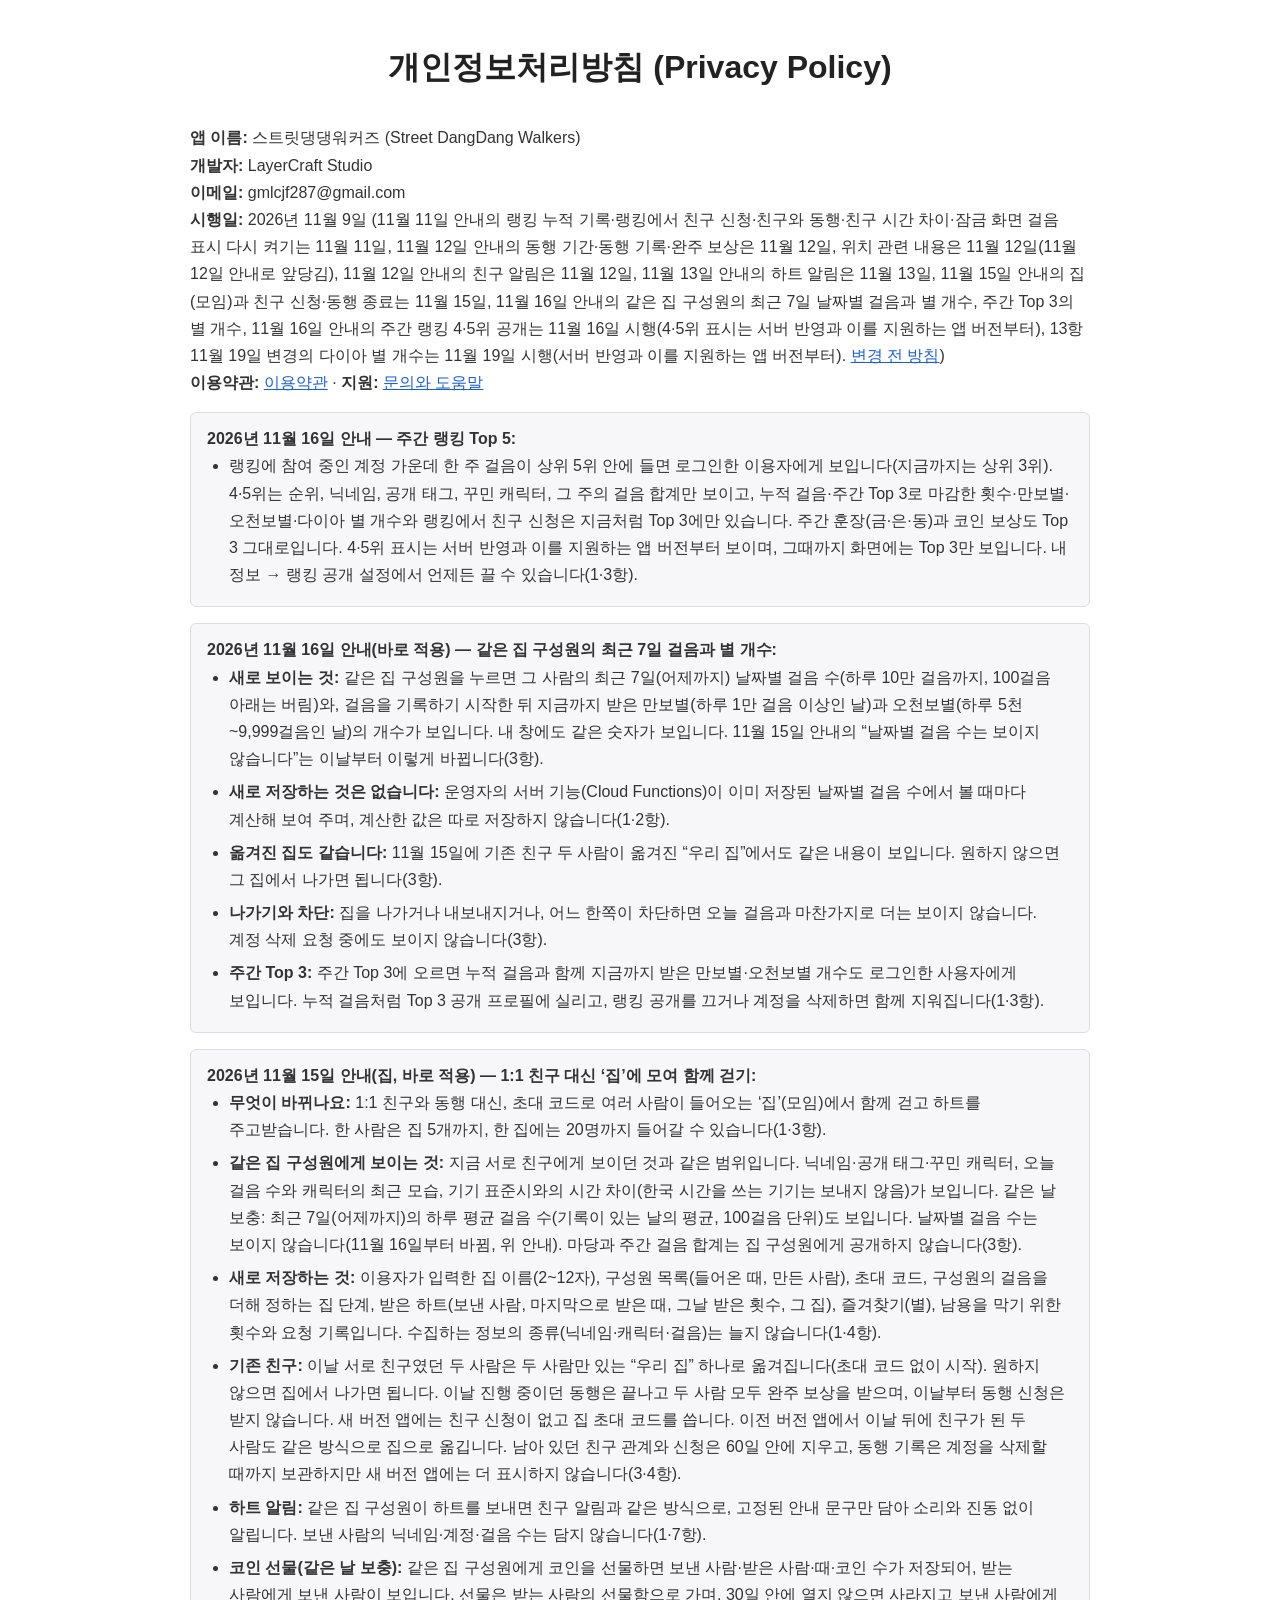
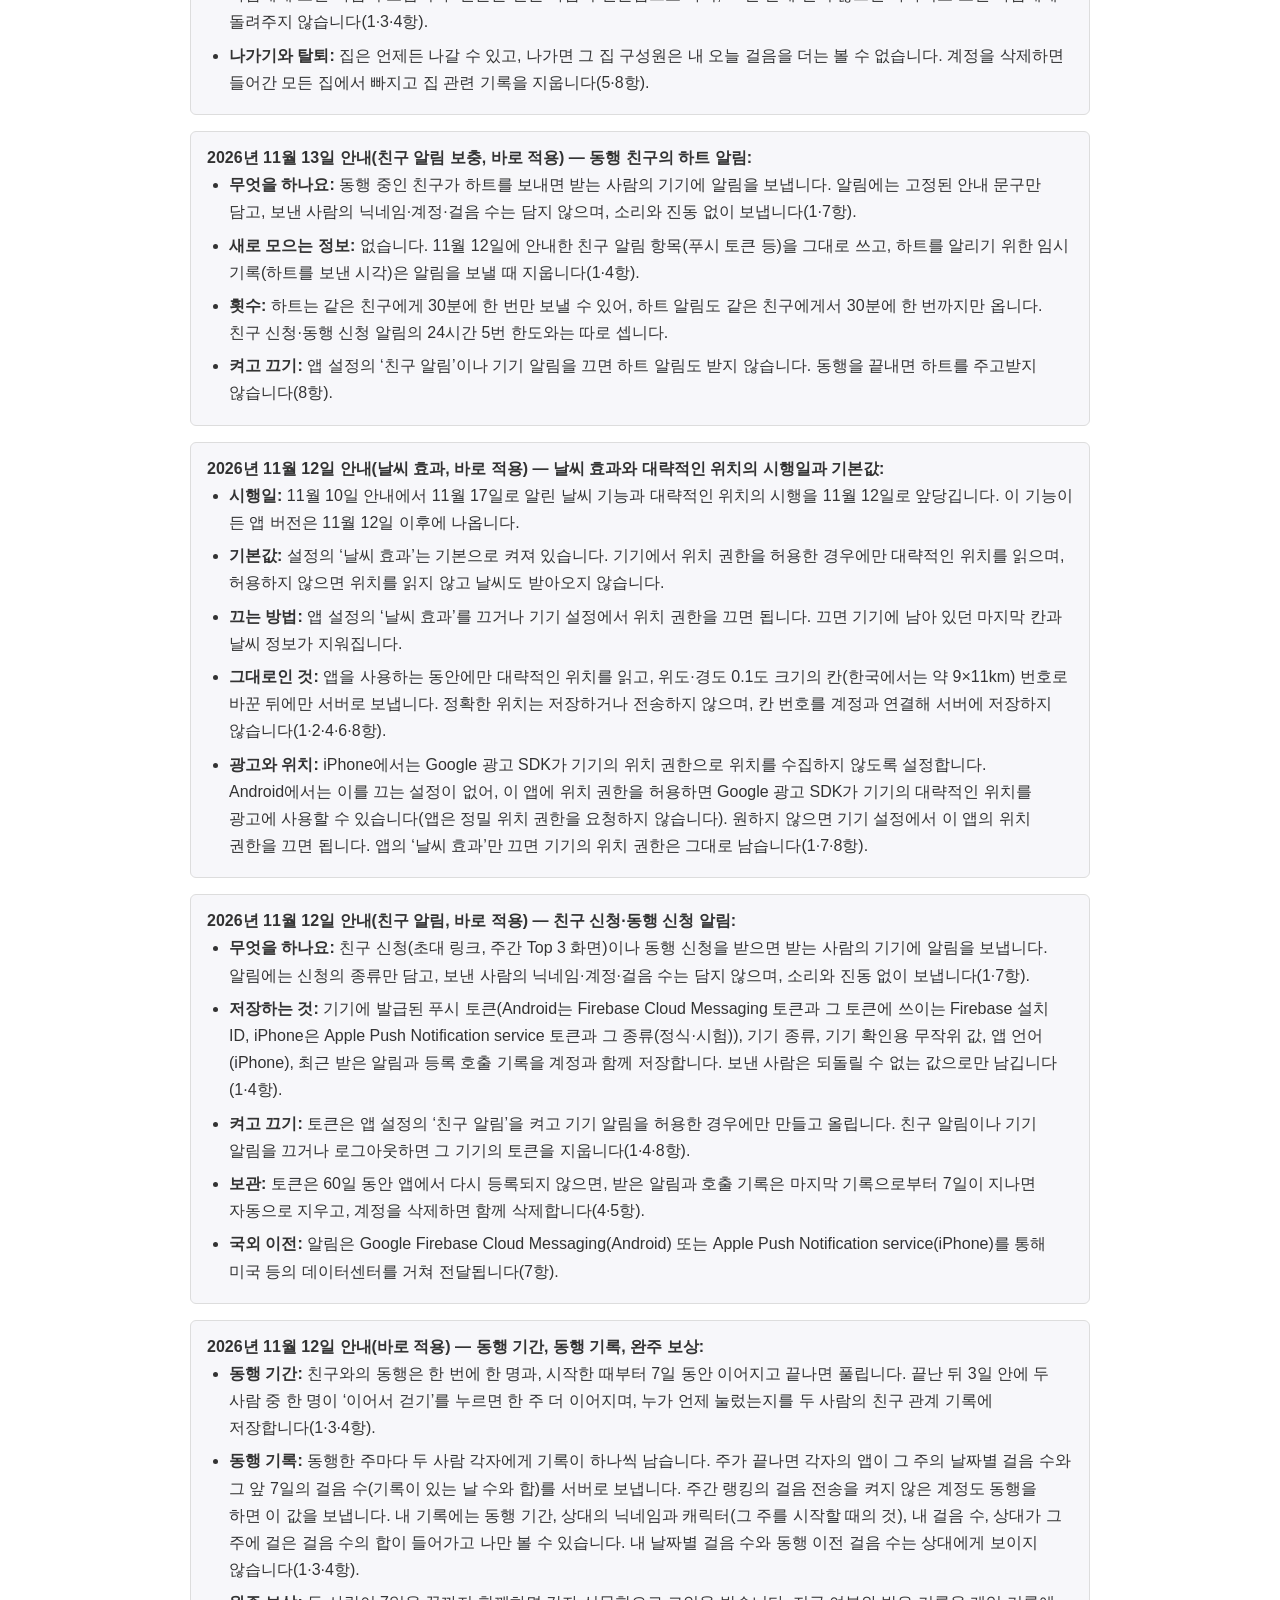
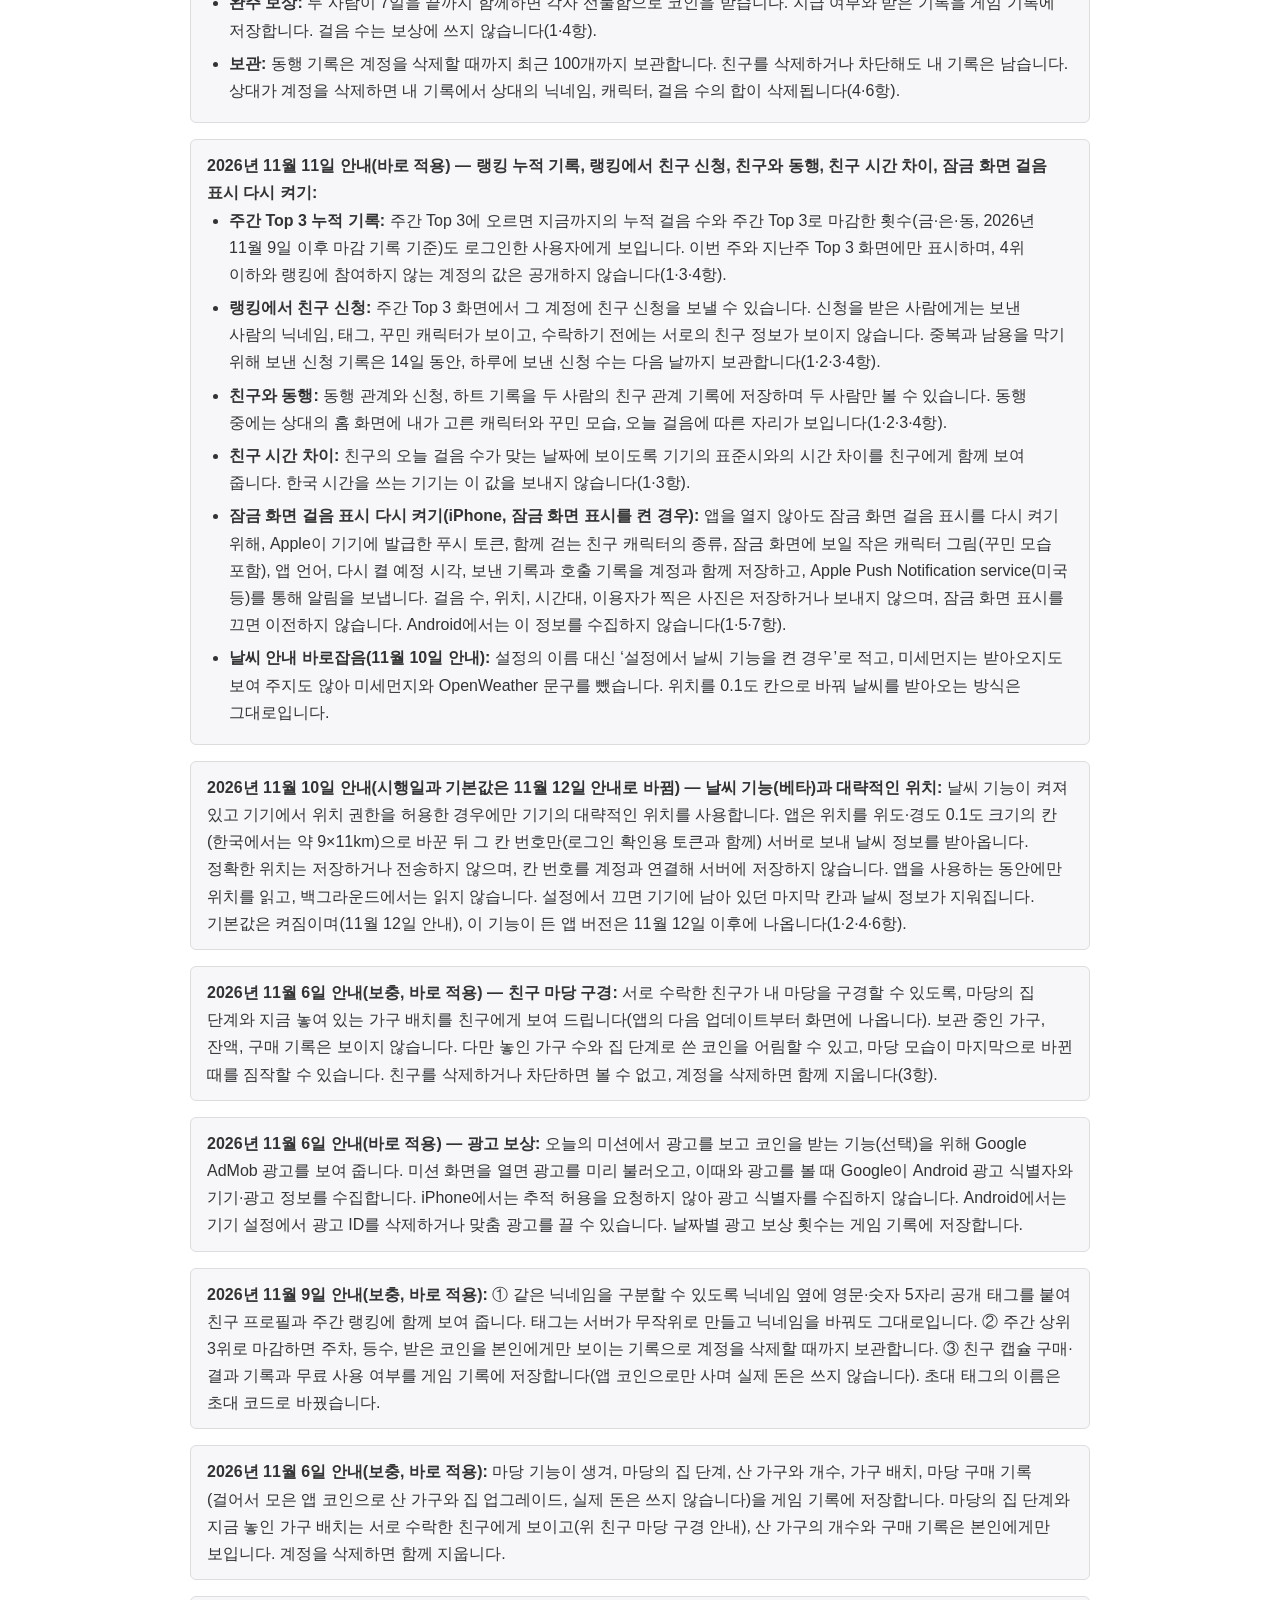
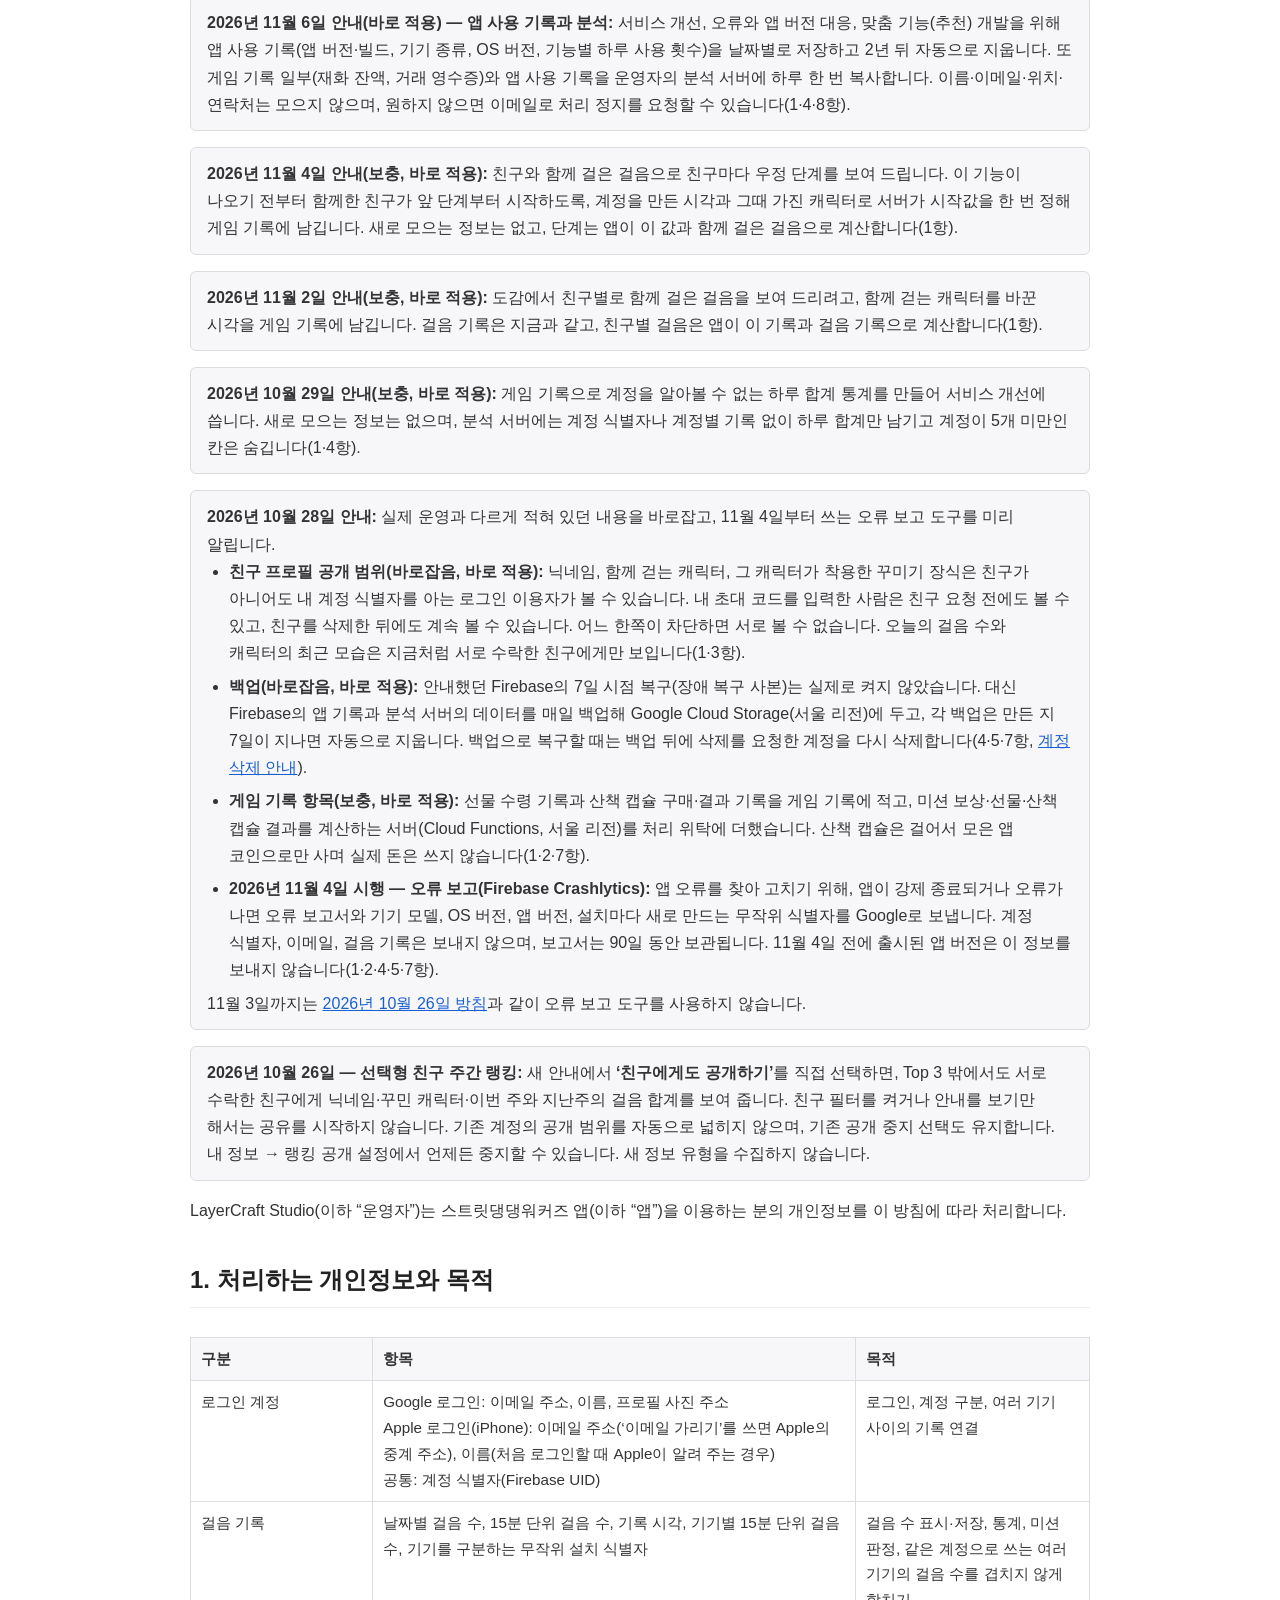
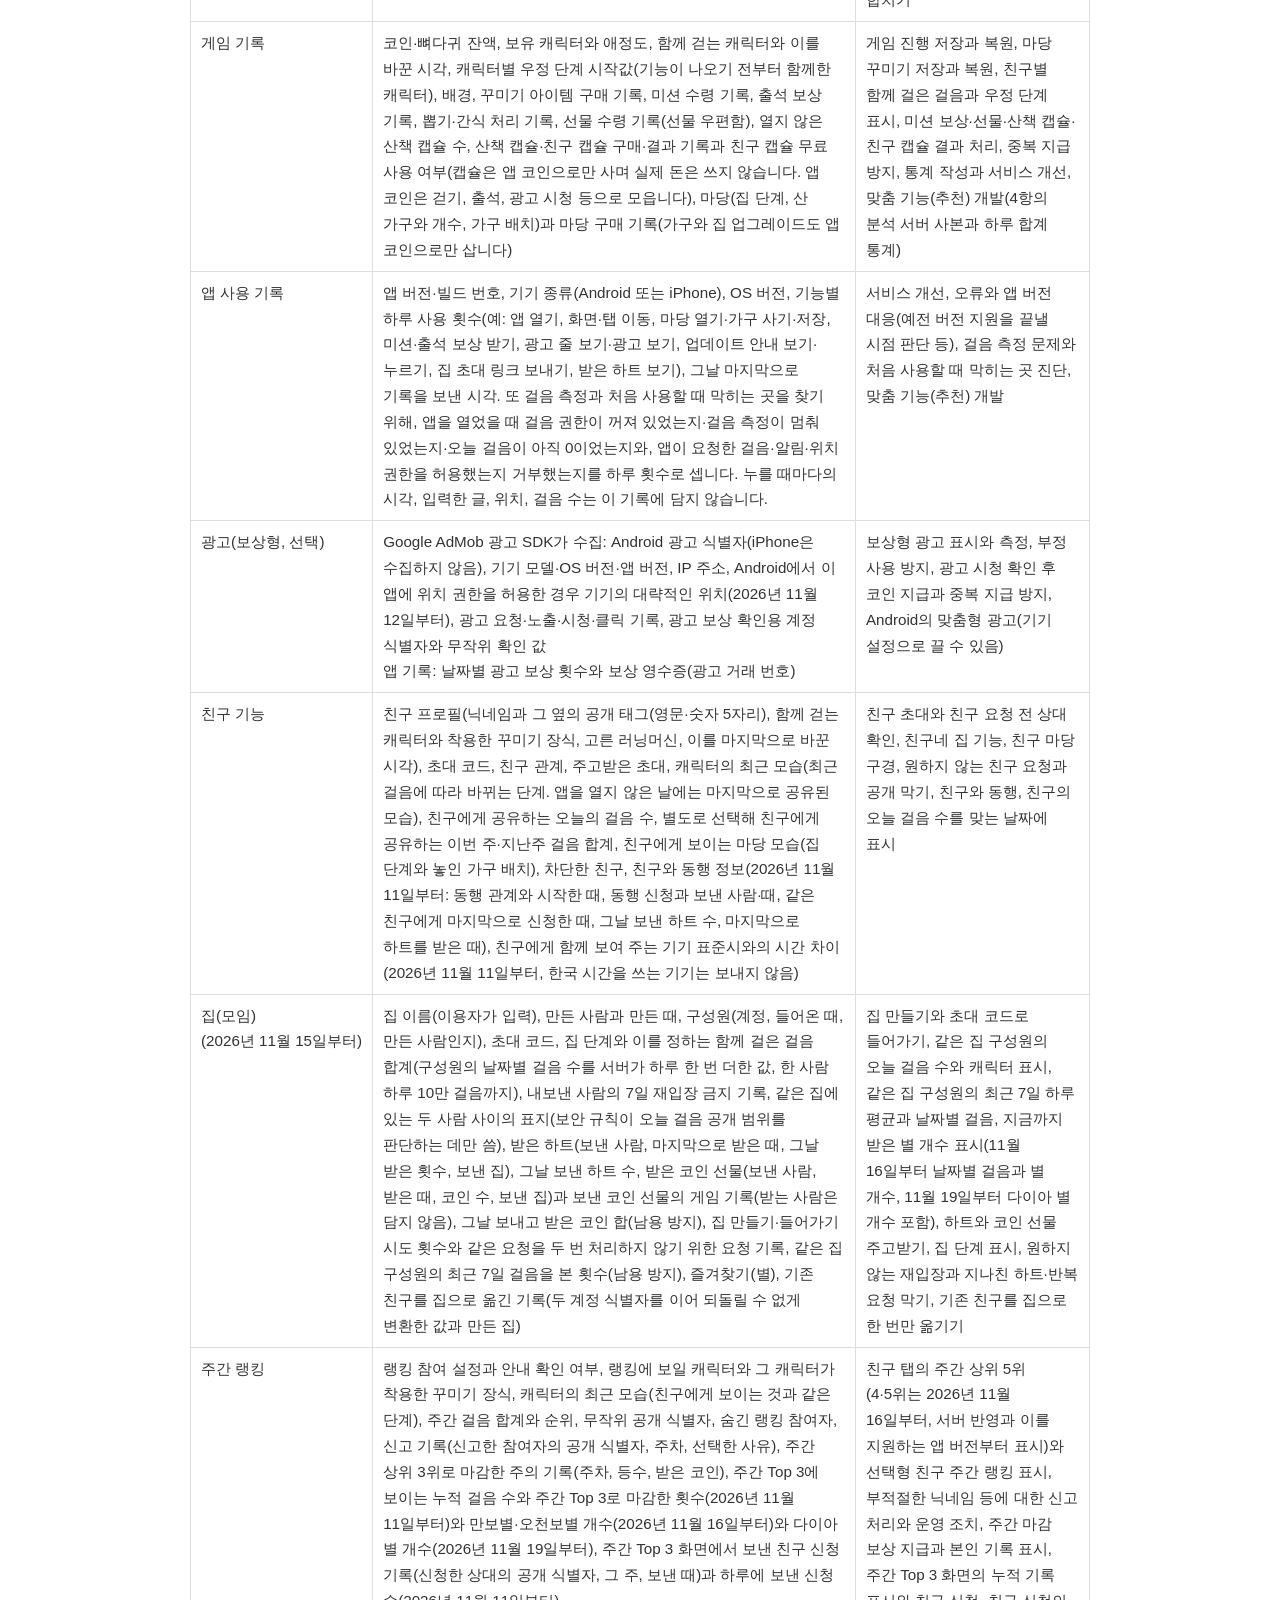
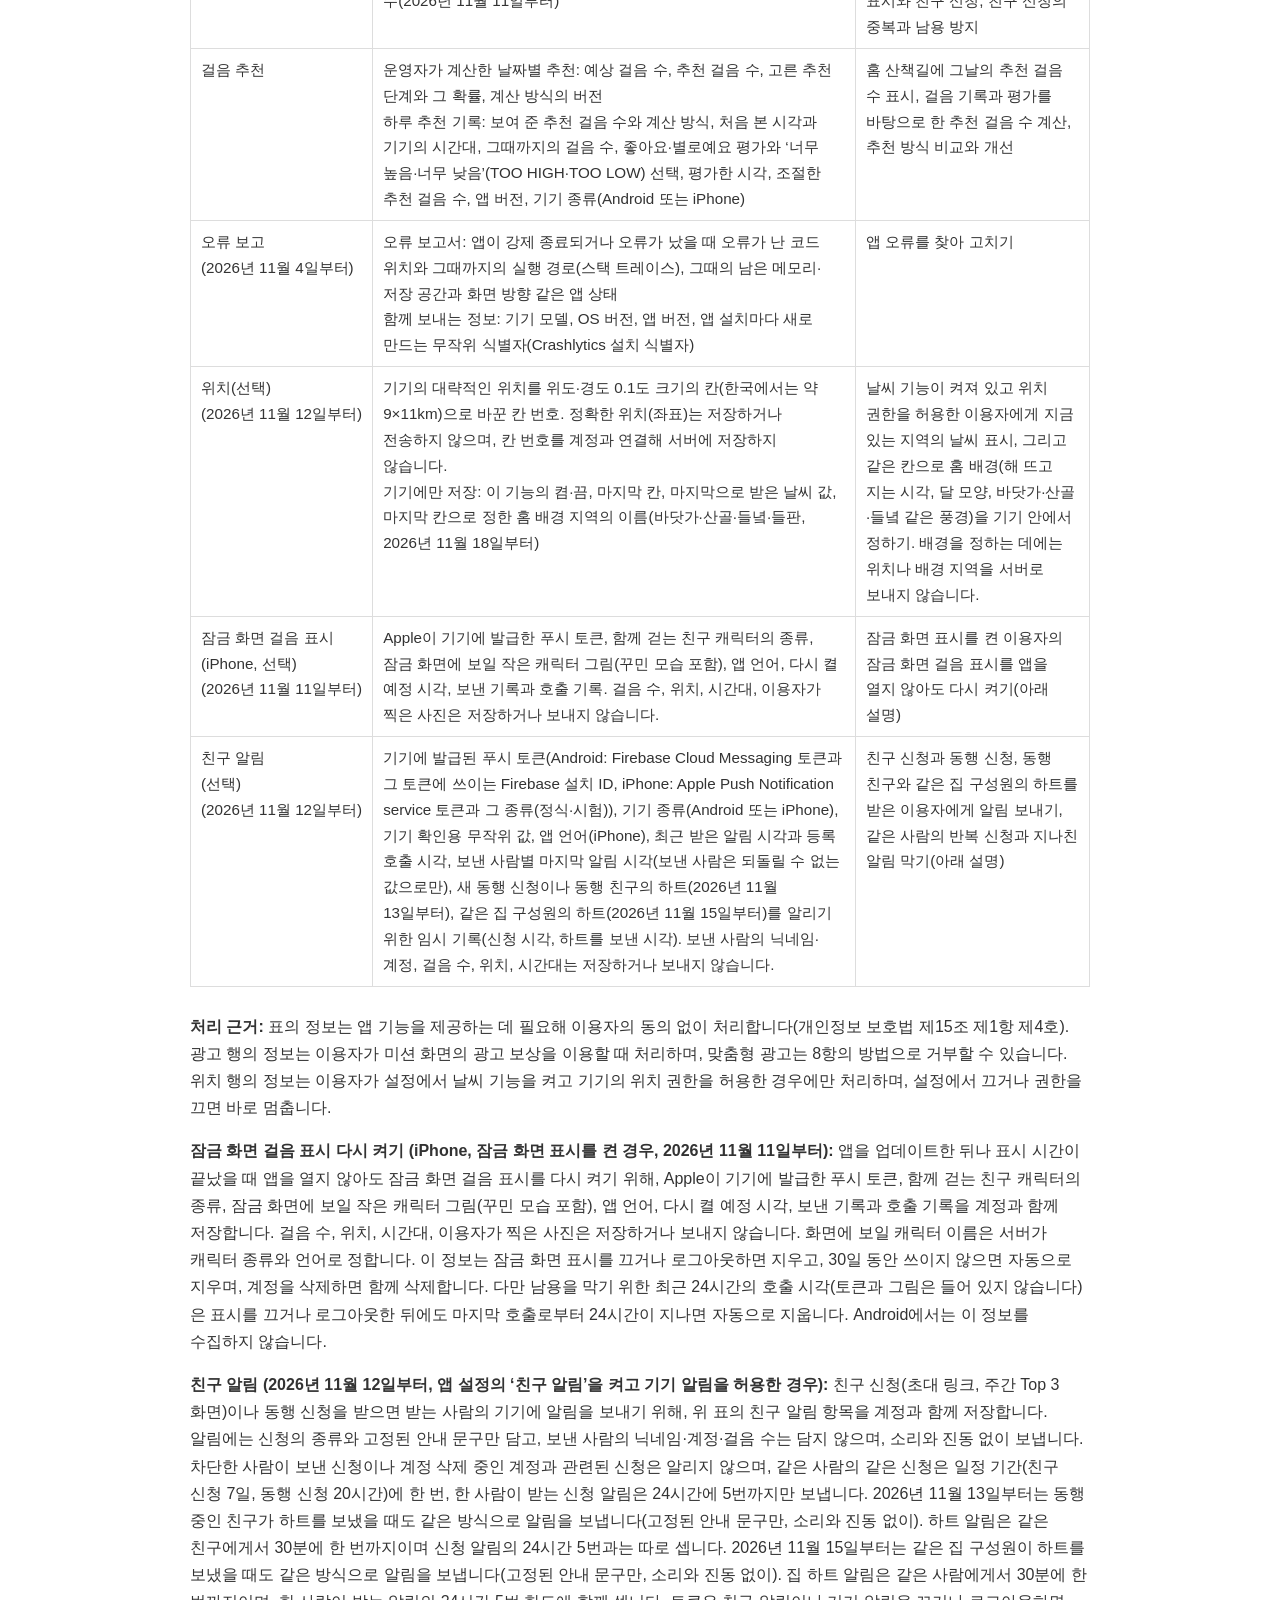
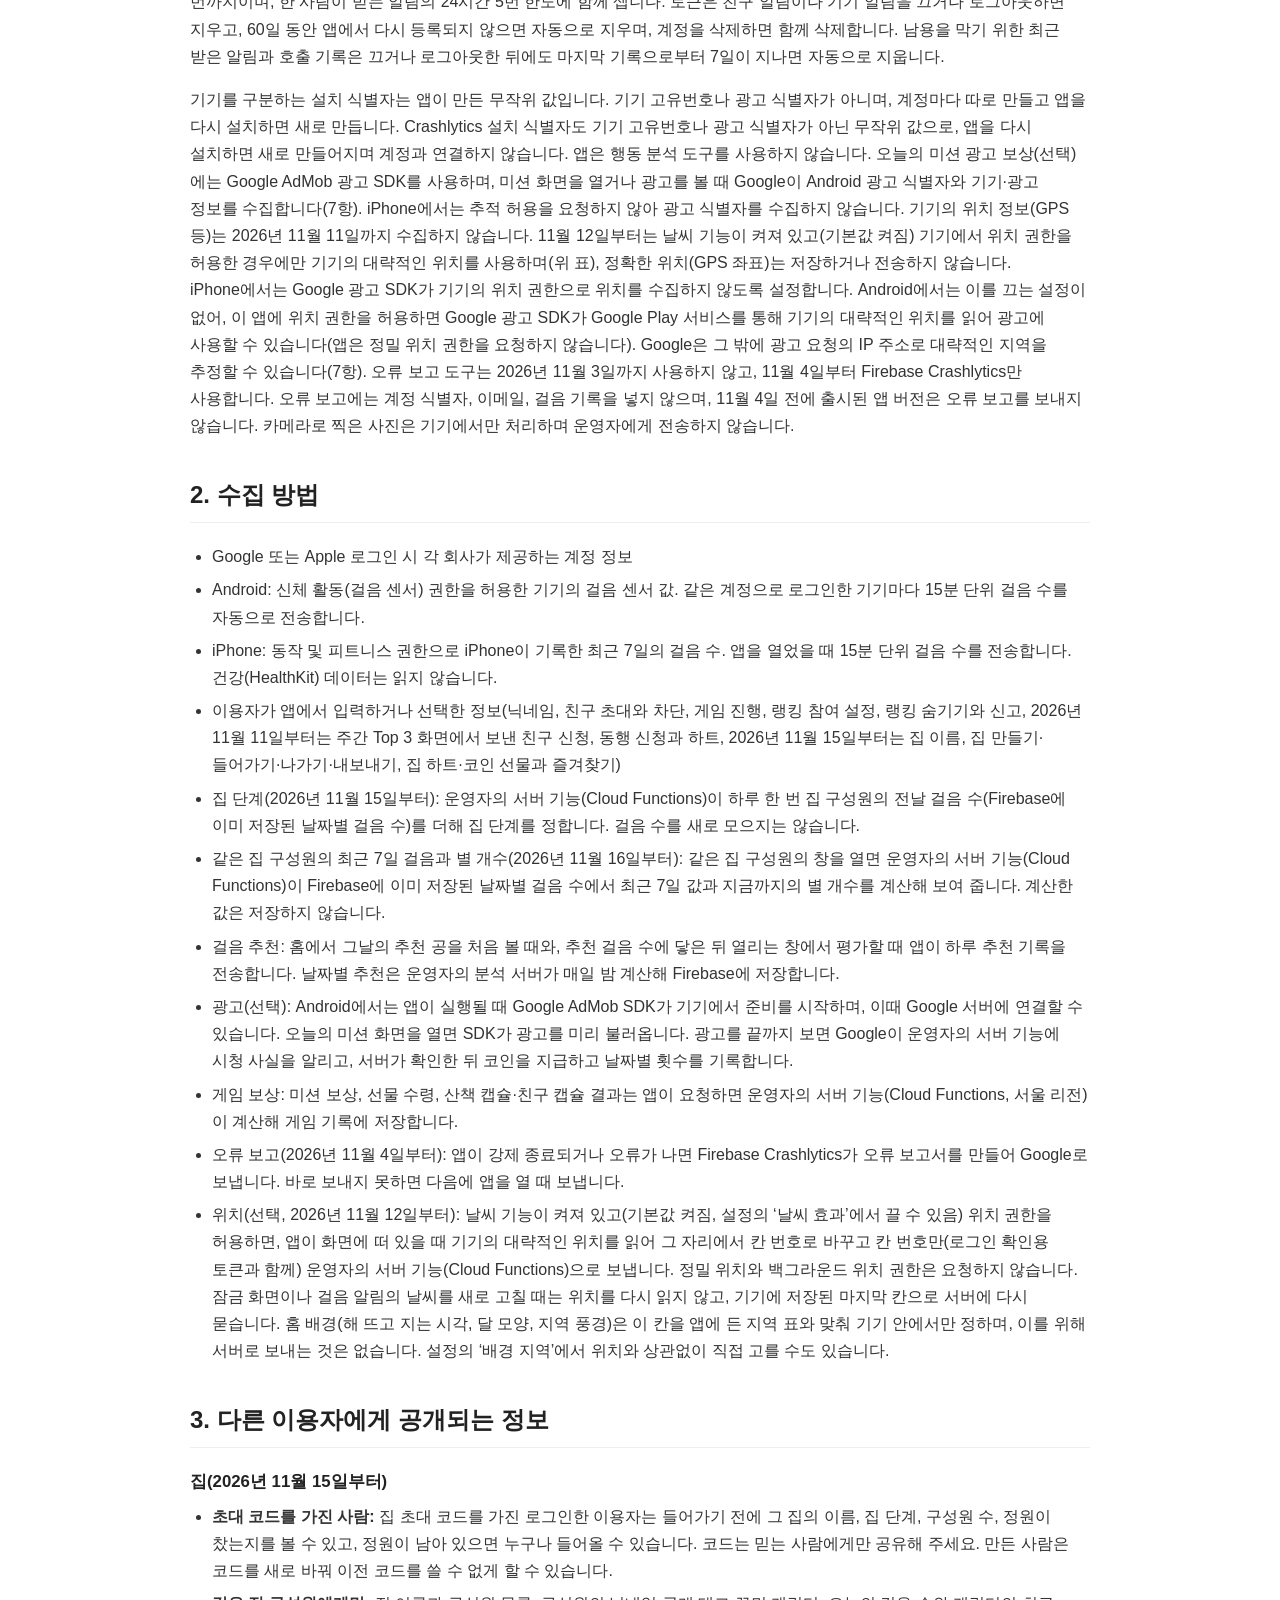
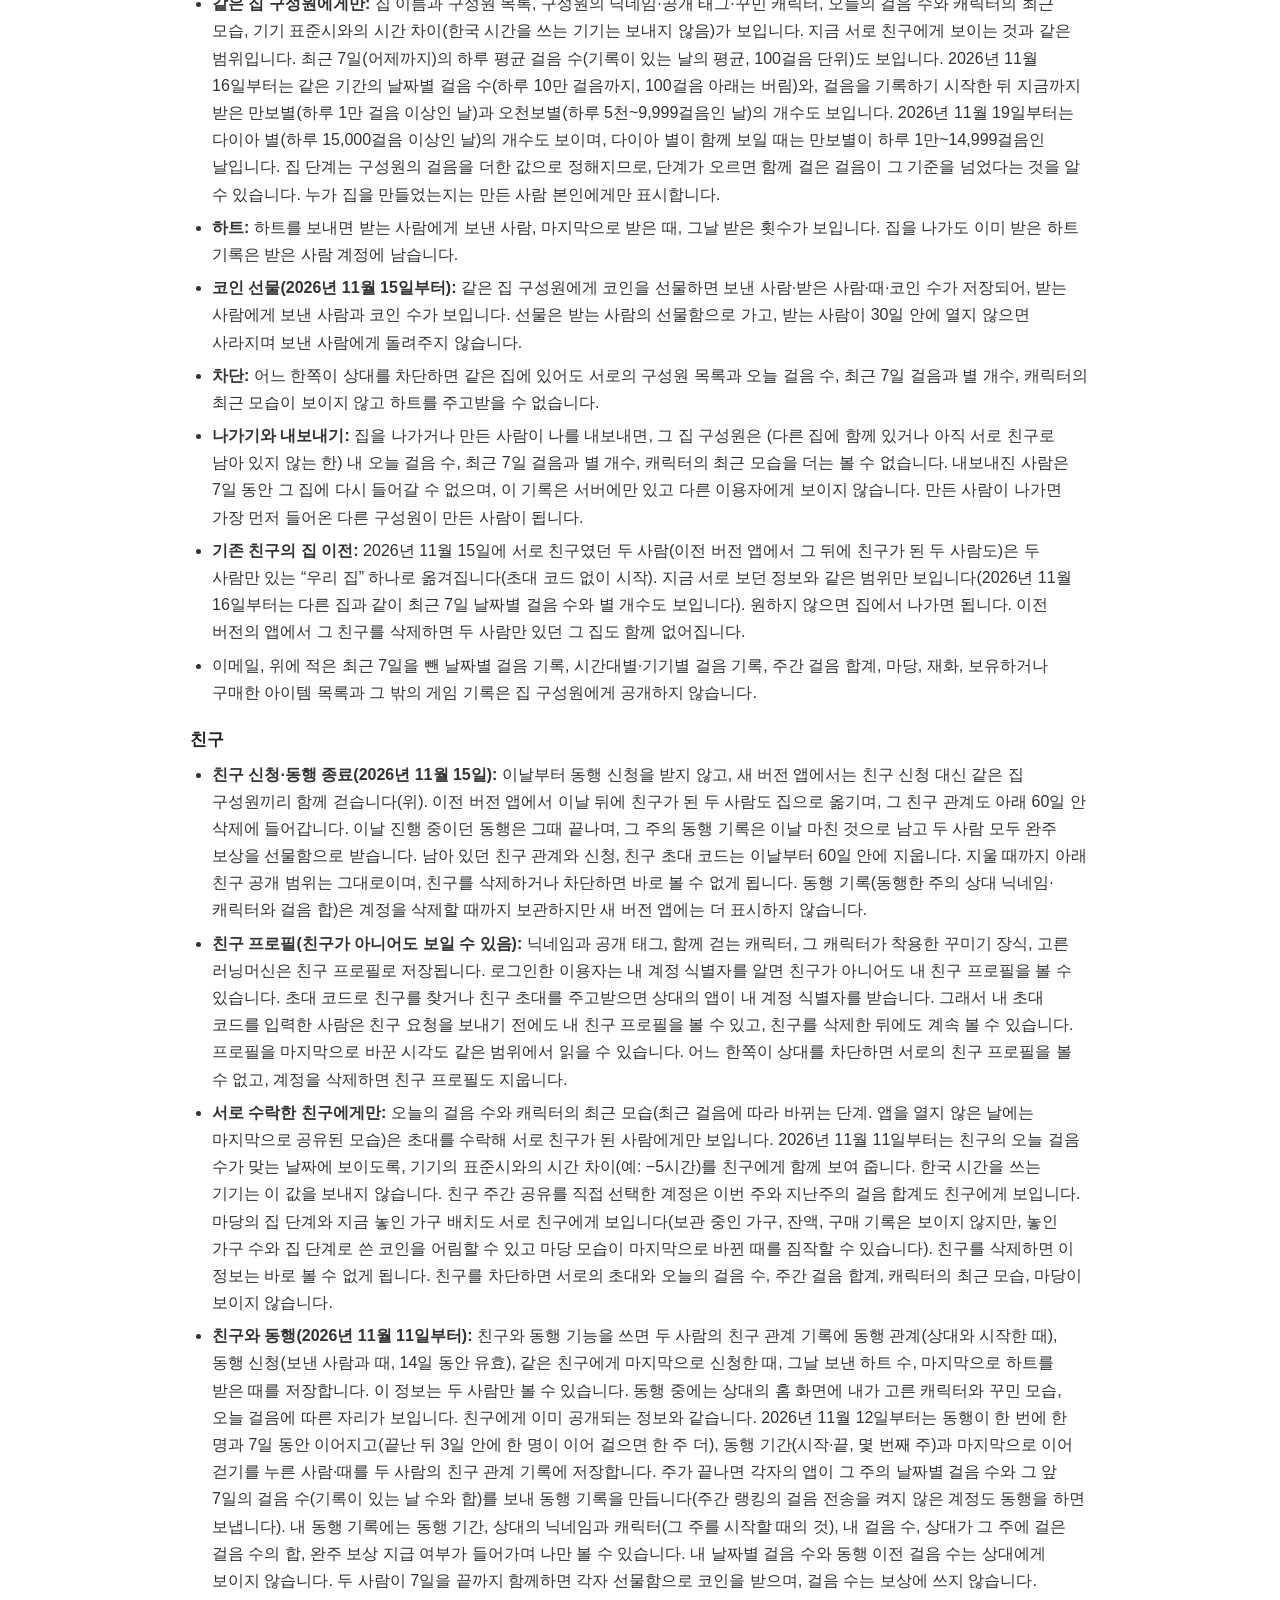
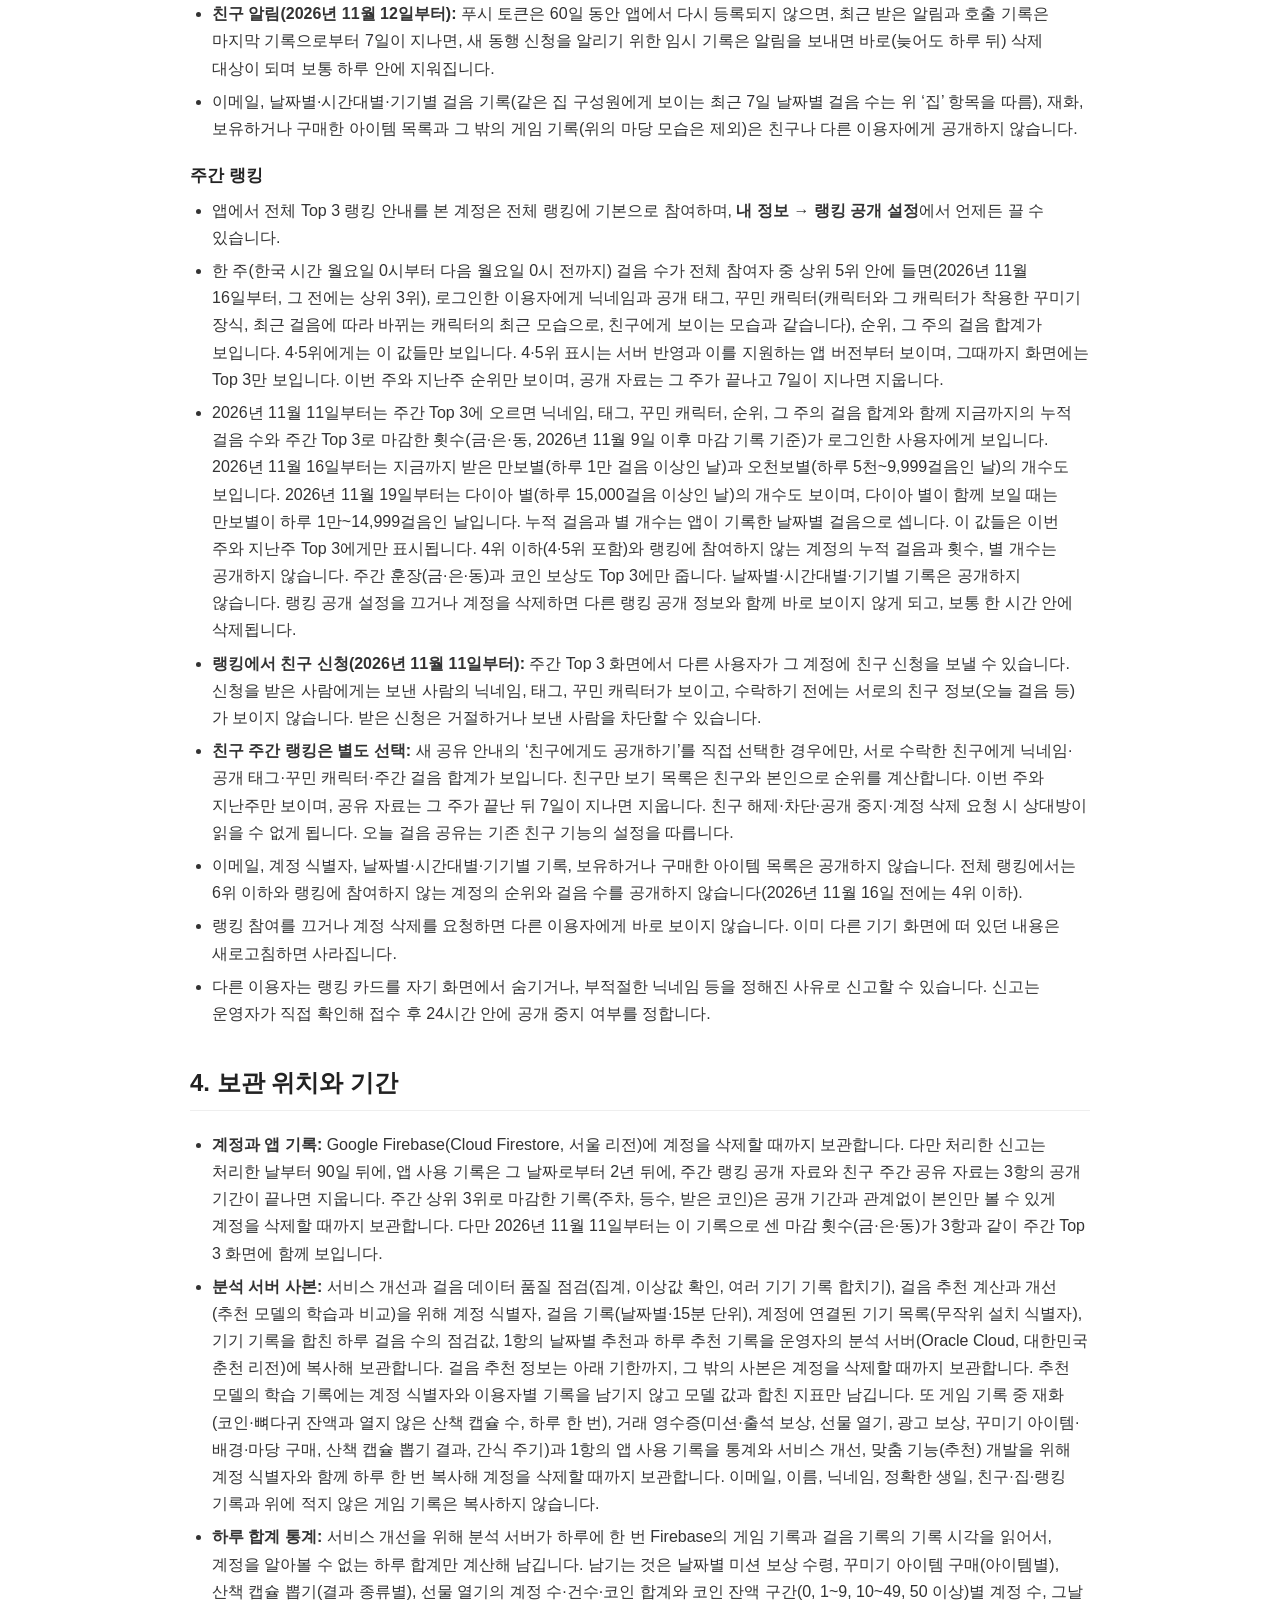
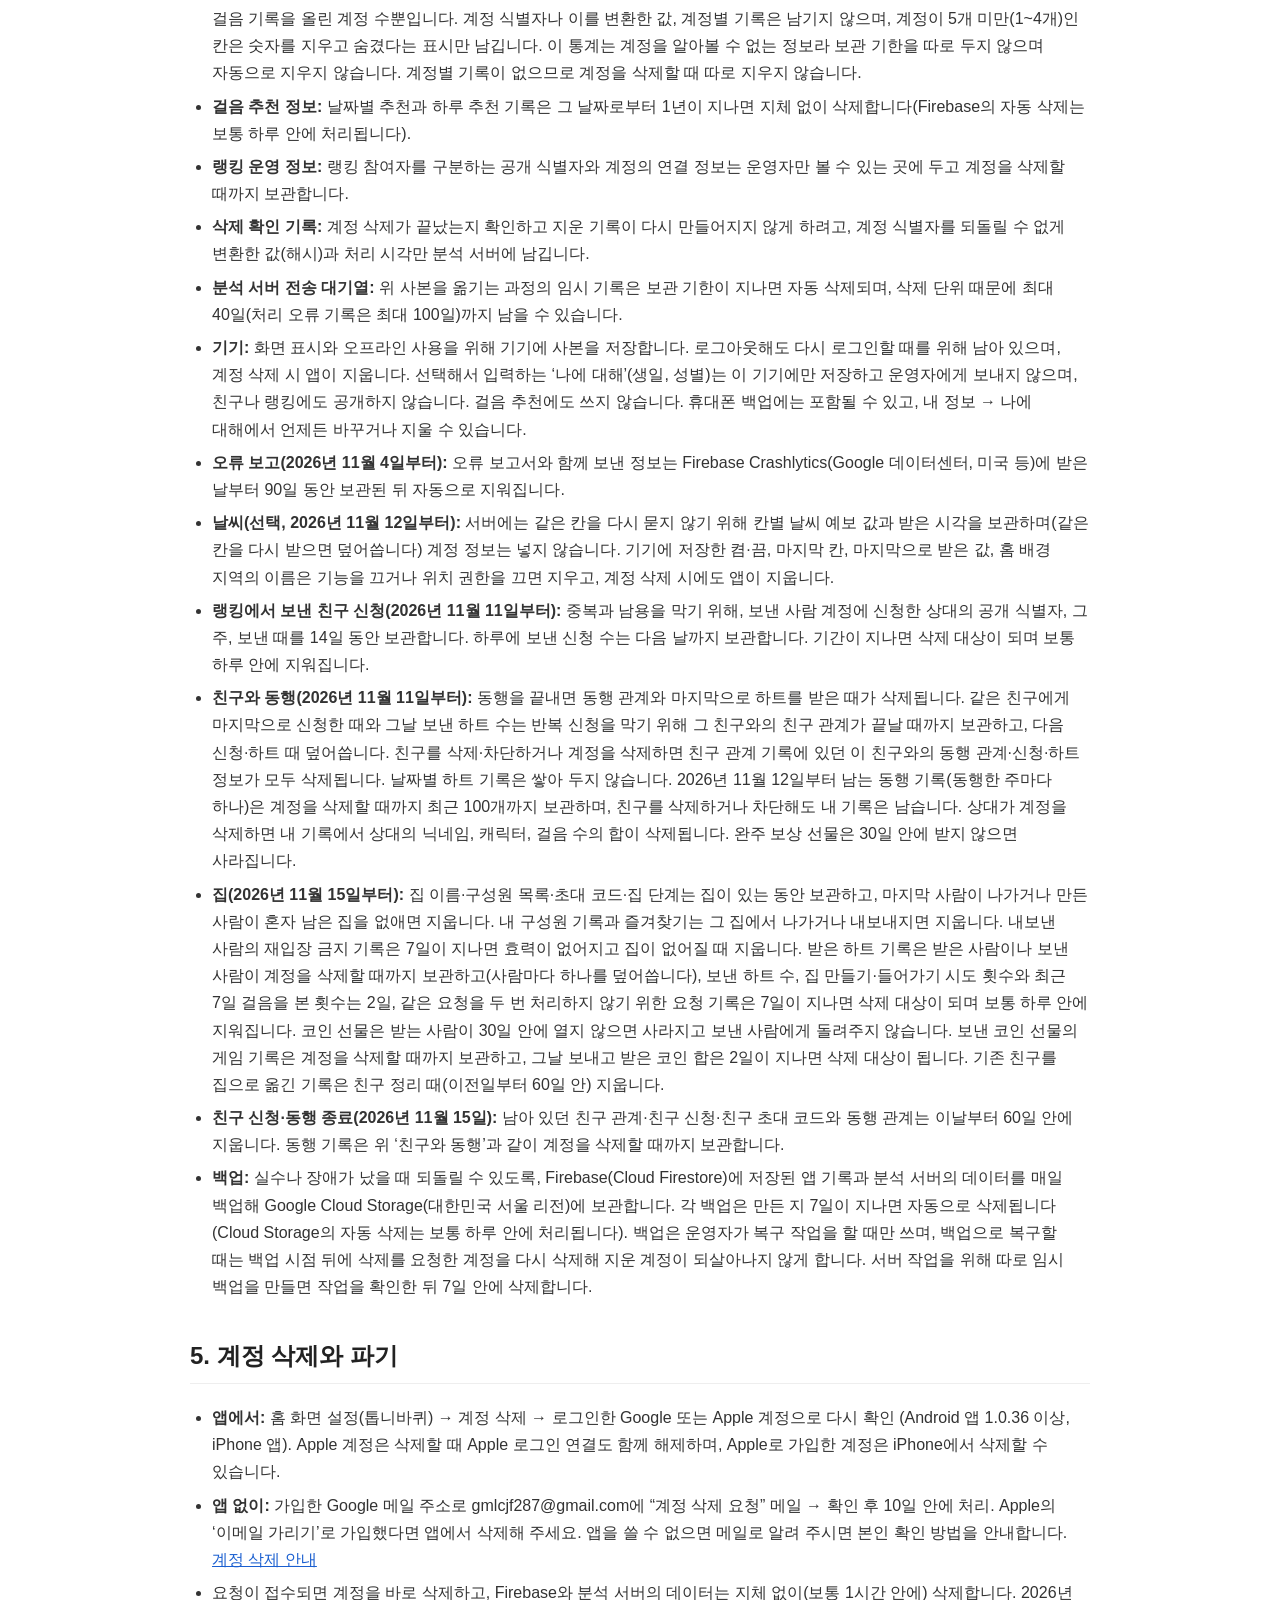
==== commit 19fbf21d: "Set the diamond star dates to the day it goes live (11/19) Co-Authored-By: Claude Fable 5.2 <noreply" ====
--- a/index.html
+++ b/index.html
@@ -36,7 +36,7 @@
   <p><strong>앱 이름:</strong> 스트릿댕댕워커즈 (Street DangDang Walkers)<br>
      <strong>개발자:</strong> LayerCraft Studio<br>
      <strong>이메일:</strong> gmlcjf287@gmail.com<br>
-     <strong>시행일:</strong> 2026년 11월 9일 (11월 11일 안내의 랭킹 누적 기록·랭킹에서 친구 신청·친구와 동행·친구 시간 차이·잠금 화면 걸음 표시 다시 켜기는 11월 11일, 11월 12일 안내의 동행 기간·동행 기록·완주 보상은 11월 12일, 위치 관련 내용은 11월 12일(11월 12일 안내로 앞당김), 11월 12일 안내의 친구 알림은 11월 12일, 11월 13일 안내의 하트 알림은 11월 13일, 11월 15일 안내의 집(모임)과 친구 신청·동행 종료는 11월 15일, 11월 16일 안내의 같은 집 구성원의 최근 7일 날짜별 걸음과 별 개수, 주간 Top 3의 별 개수, 11월 16일 안내의 주간 랭킹 4·5위 공개는 11월 16일 시행(4·5위 표시는 서버 반영과 이를 지원하는 앱 버전부터), 13항 11월 18일 변경의 다이아 별 개수는 11월 18일 시행(서버 반영과 이를 지원하는 앱 버전부터). <a href="privacy-2026-11-06.html">변경 전 방침</a>)<br>
+     <strong>시행일:</strong> 2026년 11월 9일 (11월 11일 안내의 랭킹 누적 기록·랭킹에서 친구 신청·친구와 동행·친구 시간 차이·잠금 화면 걸음 표시 다시 켜기는 11월 11일, 11월 12일 안내의 동행 기간·동행 기록·완주 보상은 11월 12일, 위치 관련 내용은 11월 12일(11월 12일 안내로 앞당김), 11월 12일 안내의 친구 알림은 11월 12일, 11월 13일 안내의 하트 알림은 11월 13일, 11월 15일 안내의 집(모임)과 친구 신청·동행 종료는 11월 15일, 11월 16일 안내의 같은 집 구성원의 최근 7일 날짜별 걸음과 별 개수, 주간 Top 3의 별 개수, 11월 16일 안내의 주간 랭킹 4·5위 공개는 11월 16일 시행(4·5위 표시는 서버 반영과 이를 지원하는 앱 버전부터), 13항 11월 19일 변경의 다이아 별 개수는 11월 19일 시행(서버 반영과 이를 지원하는 앱 버전부터). <a href="privacy-2026-11-06.html">변경 전 방침</a>)<br>
      <strong>이용약관:</strong> <a href="terms.html">이용약관</a> · <strong>지원:</strong> <a href="support.html">문의와 도움말</a>
   </p>
 
@@ -187,8 +187,8 @@
     <tr><td>앱 사용 기록</td><td>앱 버전·빌드 번호, 기기 종류(Android 또는 iPhone), OS 버전, 기능별 하루 사용 횟수(예: 앱 열기, 화면·탭 이동, 마당 열기·가구 사기·저장, 미션·출석 보상 받기, 광고 줄 보기·광고 보기, 업데이트 안내 보기·누르기, 집 초대 링크 보내기, 받은 하트 보기), 그날 마지막으로 기록을 보낸 시각. 또 걸음 측정과 처음 사용할 때 막히는 곳을 찾기 위해, 앱을 열었을 때 걸음 권한이 꺼져 있었는지·걸음 측정이 멈춰 있었는지·오늘 걸음이 아직 0이었는지와, 앱이 요청한 걸음·알림·위치 권한을 허용했는지 거부했는지를 하루 횟수로 셉니다. 누를 때마다의 시각, 입력한 글, 위치, 걸음 수는 이 기록에 담지 않습니다.</td><td>서비스 개선, 오류와 앱 버전 대응(예전 버전 지원을 끝낼 시점 판단 등), 걸음 측정 문제와 처음 사용할 때 막히는 곳 진단, 맞춤 기능(추천) 개발</td></tr>
     <tr><td>광고(보상형, 선택)</td><td>Google AdMob 광고 SDK가 수집: Android 광고 식별자(iPhone은 수집하지 않음), 기기 모델·OS 버전·앱 버전, IP 주소, Android에서 이 앱에 위치 권한을 허용한 경우 기기의 대략적인 위치(2026년 11월 12일부터), 광고 요청·노출·시청·클릭 기록, 광고 보상 확인용 계정 식별자와 무작위 확인 값<br>앱 기록: 날짜별 광고 보상 횟수와 보상 영수증(광고 거래 번호)</td><td>보상형 광고 표시와 측정, 부정 사용 방지, 광고 시청 확인 후 코인 지급과 중복 지급 방지, Android의 맞춤형 광고(기기 설정으로 끌 수 있음)</td></tr>
     <tr><td>친구 기능</td><td>친구 프로필(닉네임과 그 옆의 공개 태그(영문·숫자 5자리), 함께 걷는 캐릭터와 착용한 꾸미기 장식, 고른 러닝머신, 이를 마지막으로 바꾼 시각), 초대 코드, 친구 관계, 주고받은 초대, 캐릭터의 최근 모습(최근 걸음에 따라 바뀌는 단계. 앱을 열지 않은 날에는 마지막으로 공유된 모습), 친구에게 공유하는 오늘의 걸음 수, 별도로 선택해 친구에게 공유하는 이번 주·지난주 걸음 합계, 친구에게 보이는 마당 모습(집 단계와 놓인 가구 배치), 차단한 친구, 친구와 동행 정보(2026년 11월 11일부터: 동행 관계와 시작한 때, 동행 신청과 보낸 사람·때, 같은 친구에게 마지막으로 신청한 때, 그날 보낸 하트 수, 마지막으로 하트를 받은 때), 친구에게 함께 보여 주는 기기 표준시와의 시간 차이(2026년 11월 11일부터, 한국 시간을 쓰는 기기는 보내지 않음)</td><td>친구 초대와 친구 요청 전 상대 확인, 친구네 집 기능, 친구 마당 구경, 원하지 않는 친구 요청과 공개 막기, 친구와 동행, 친구의 오늘 걸음 수를 맞는 날짜에 표시</td></tr>
-    <tr><td>집(모임)<br>(2026년 11월 15일부터)</td><td>집 이름(이용자가 입력), 만든 사람과 만든 때, 구성원(계정, 들어온 때, 만든 사람인지), 초대 코드, 집 단계와 이를 정하는 함께 걸은 걸음 합계(구성원의 날짜별 걸음 수를 서버가 하루 한 번 더한 값, 한 사람 하루 10만 걸음까지), 내보낸 사람의 7일 재입장 금지 기록, 같은 집에 있는 두 사람 사이의 표지(보안 규칙이 오늘 걸음 공개 범위를 판단하는 데만 씀), 받은 하트(보낸 사람, 마지막으로 받은 때, 그날 받은 횟수, 보낸 집), 그날 보낸 하트 수, 받은 코인 선물(보낸 사람, 받은 때, 코인 수, 보낸 집)과 보낸 코인 선물의 게임 기록(받는 사람은 담지 않음), 그날 보내고 받은 코인 합(남용 방지), 집 만들기·들어가기 시도 횟수와 같은 요청을 두 번 처리하지 않기 위한 요청 기록, 같은 집 구성원의 최근 7일 걸음을 본 횟수(남용 방지), 즐겨찾기(별), 기존 친구를 집으로 옮긴 기록(두 계정 식별자를 이어 되돌릴 수 없게 변환한 값과 만든 집)</td><td>집 만들기와 초대 코드로 들어가기, 같은 집 구성원의 오늘 걸음 수와 캐릭터 표시, 같은 집 구성원의 최근 7일 하루 평균과 날짜별 걸음, 지금까지 받은 별 개수 표시(11월 16일부터 날짜별 걸음과 별 개수, 11월 18일부터 다이아 별 개수 포함), 하트와 코인 선물 주고받기, 집 단계 표시, 원하지 않는 재입장과 지나친 하트·반복 요청 막기, 기존 친구를 집으로 한 번만 옮기기</td></tr>
-    <tr><td>주간 랭킹</td><td>랭킹 참여 설정과 안내 확인 여부, 랭킹에 보일 캐릭터와 그 캐릭터가 착용한 꾸미기 장식, 캐릭터의 최근 모습(친구에게 보이는 것과 같은 단계), 주간 걸음 합계와 순위, 무작위 공개 식별자, 숨긴 랭킹 참여자, 신고 기록(신고한 참여자의 공개 식별자, 주차, 선택한 사유), 주간 상위 3위로 마감한 주의 기록(주차, 등수, 받은 코인), 주간 Top 3에 보이는 누적 걸음 수와 주간 Top 3로 마감한 횟수(2026년 11월 11일부터)와 만보별·오천보별 개수(2026년 11월 16일부터)와 다이아 별 개수(2026년 11월 18일부터), 주간 Top 3 화면에서 보낸 친구 신청 기록(신청한 상대의 공개 식별자, 그 주, 보낸 때)과 하루에 보낸 신청 수(2026년 11월 11일부터)</td><td>친구 탭의 주간 상위 5위(4·5위는 2026년 11월 16일부터, 서버 반영과 이를 지원하는 앱 버전부터 표시)와 선택형 친구 주간 랭킹 표시, 부적절한 닉네임 등에 대한 신고 처리와 운영 조치, 주간 마감 보상 지급과 본인 기록 표시, 주간 Top 3 화면의 누적 기록 표시와 친구 신청, 친구 신청의 중복과 남용 방지</td></tr>
+    <tr><td>집(모임)<br>(2026년 11월 15일부터)</td><td>집 이름(이용자가 입력), 만든 사람과 만든 때, 구성원(계정, 들어온 때, 만든 사람인지), 초대 코드, 집 단계와 이를 정하는 함께 걸은 걸음 합계(구성원의 날짜별 걸음 수를 서버가 하루 한 번 더한 값, 한 사람 하루 10만 걸음까지), 내보낸 사람의 7일 재입장 금지 기록, 같은 집에 있는 두 사람 사이의 표지(보안 규칙이 오늘 걸음 공개 범위를 판단하는 데만 씀), 받은 하트(보낸 사람, 마지막으로 받은 때, 그날 받은 횟수, 보낸 집), 그날 보낸 하트 수, 받은 코인 선물(보낸 사람, 받은 때, 코인 수, 보낸 집)과 보낸 코인 선물의 게임 기록(받는 사람은 담지 않음), 그날 보내고 받은 코인 합(남용 방지), 집 만들기·들어가기 시도 횟수와 같은 요청을 두 번 처리하지 않기 위한 요청 기록, 같은 집 구성원의 최근 7일 걸음을 본 횟수(남용 방지), 즐겨찾기(별), 기존 친구를 집으로 옮긴 기록(두 계정 식별자를 이어 되돌릴 수 없게 변환한 값과 만든 집)</td><td>집 만들기와 초대 코드로 들어가기, 같은 집 구성원의 오늘 걸음 수와 캐릭터 표시, 같은 집 구성원의 최근 7일 하루 평균과 날짜별 걸음, 지금까지 받은 별 개수 표시(11월 16일부터 날짜별 걸음과 별 개수, 11월 19일부터 다이아 별 개수 포함), 하트와 코인 선물 주고받기, 집 단계 표시, 원하지 않는 재입장과 지나친 하트·반복 요청 막기, 기존 친구를 집으로 한 번만 옮기기</td></tr>
+    <tr><td>주간 랭킹</td><td>랭킹 참여 설정과 안내 확인 여부, 랭킹에 보일 캐릭터와 그 캐릭터가 착용한 꾸미기 장식, 캐릭터의 최근 모습(친구에게 보이는 것과 같은 단계), 주간 걸음 합계와 순위, 무작위 공개 식별자, 숨긴 랭킹 참여자, 신고 기록(신고한 참여자의 공개 식별자, 주차, 선택한 사유), 주간 상위 3위로 마감한 주의 기록(주차, 등수, 받은 코인), 주간 Top 3에 보이는 누적 걸음 수와 주간 Top 3로 마감한 횟수(2026년 11월 11일부터)와 만보별·오천보별 개수(2026년 11월 16일부터)와 다이아 별 개수(2026년 11월 19일부터), 주간 Top 3 화면에서 보낸 친구 신청 기록(신청한 상대의 공개 식별자, 그 주, 보낸 때)과 하루에 보낸 신청 수(2026년 11월 11일부터)</td><td>친구 탭의 주간 상위 5위(4·5위는 2026년 11월 16일부터, 서버 반영과 이를 지원하는 앱 버전부터 표시)와 선택형 친구 주간 랭킹 표시, 부적절한 닉네임 등에 대한 신고 처리와 운영 조치, 주간 마감 보상 지급과 본인 기록 표시, 주간 Top 3 화면의 누적 기록 표시와 친구 신청, 친구 신청의 중복과 남용 방지</td></tr>
     <tr><td>걸음 추천</td><td>운영자가 계산한 날짜별 추천: 예상 걸음 수, 추천 걸음 수, 고른 추천 단계와 그 확률, 계산 방식의 버전<br>하루 추천 기록: 보여 준 추천 걸음 수와 계산 방식, 처음 본 시각과 기기의 시간대, 그때까지의 걸음 수, 좋아요·별로예요 평가와 ‘너무 높음·너무 낮음’(TOO HIGH·TOO LOW) 선택, 평가한 시각, 조절한 추천 걸음 수, 앱 버전, 기기 종류(Android 또는 iPhone)</td><td>홈 산책길에 그날의 추천 걸음 수 표시, 걸음 기록과 평가를 바탕으로 한 추천 걸음 수 계산, 추천 방식 비교와 개선</td></tr>
     <tr><td>오류 보고<br>(2026년 11월 4일부터)</td><td>오류 보고서: 앱이 강제 종료되거나 오류가 났을 때 오류가 난 코드 위치와 그때까지의 실행 경로(스택 트레이스), 그때의 남은 메모리·저장 공간과 화면 방향 같은 앱 상태<br>함께 보내는 정보: 기기 모델, OS 버전, 앱 버전, 앱 설치마다 새로 만드는 무작위 식별자(Crashlytics 설치 식별자)</td><td>앱 오류를 찾아 고치기</td></tr>
     <tr><td>위치(선택)<br>(2026년 11월 12일부터)</td><td>기기의 대략적인 위치를 위도·경도 0.1도 크기의 칸(한국에서는 약 9×11km)으로 바꾼 칸 번호. 정확한 위치(좌표)는 저장하거나 전송하지 않으며, 칸 번호를 계정과 연결해 서버에 저장하지 않습니다.<br>기기에만 저장: 이 기능의 켬·끔, 마지막 칸, 마지막으로 받은 날씨 값, 마지막 칸으로 정한 홈 배경 지역의 이름(바닷가·산골·들녘·들판, 2026년 11월 18일부터)</td><td>날씨 기능이 켜져 있고 위치 권한을 허용한 이용자에게 지금 있는 지역의 날씨 표시, 그리고 같은 칸으로 홈 배경(해 뜨고 지는 시각, 달 모양, 바닷가·산골·들녘 같은 풍경)을 기기 안에서 정하기. 배경을 정하는 데에는 위치나 배경 지역을 서버로 보내지 않습니다.</td></tr>
@@ -223,7 +223,7 @@
   <h3>집(2026년 11월 15일부터)</h3>
   <ul>
     <li><strong>초대 코드를 가진 사람:</strong> 집 초대 코드를 가진 로그인한 이용자는 들어가기 전에 그 집의 이름, 집 단계, 구성원 수, 정원이 찼는지를 볼 수 있고, 정원이 남아 있으면 누구나 들어올 수 있습니다. 코드는 믿는 사람에게만 공유해 주세요. 만든 사람은 코드를 새로 바꿔 이전 코드를 쓸 수 없게 할 수 있습니다.</li>
-    <li><strong>같은 집 구성원에게만:</strong> 집 이름과 구성원 목록, 구성원의 닉네임·공개 태그·꾸민 캐릭터, 오늘의 걸음 수와 캐릭터의 최근 모습, 기기 표준시와의 시간 차이(한국 시간을 쓰는 기기는 보내지 않음)가 보입니다. 지금 서로 친구에게 보이는 것과 같은 범위입니다. 최근 7일(어제까지)의 하루 평균 걸음 수(기록이 있는 날의 평균, 100걸음 단위)도 보입니다. 2026년 11월 16일부터는 같은 기간의 날짜별 걸음 수(하루 10만 걸음까지, 100걸음 아래는 버림)와, 걸음을 기록하기 시작한 뒤 지금까지 받은 만보별(하루 1만 걸음 이상인 날)과 오천보별(하루 5천~9,999걸음인 날)의 개수도 보입니다. 2026년 11월 18일부터는 다이아 별(하루 15,000걸음 이상인 날)의 개수도 보이며, 다이아 별이 함께 보일 때는 만보별이 하루 1만~14,999걸음인 날입니다. 집 단계는 구성원의 걸음을 더한 값으로 정해지므로, 단계가 오르면 함께 걸은 걸음이 그 기준을 넘었다는 것을 알 수 있습니다. 누가 집을 만들었는지는 만든 사람 본인에게만 표시합니다.</li>
+    <li><strong>같은 집 구성원에게만:</strong> 집 이름과 구성원 목록, 구성원의 닉네임·공개 태그·꾸민 캐릭터, 오늘의 걸음 수와 캐릭터의 최근 모습, 기기 표준시와의 시간 차이(한국 시간을 쓰는 기기는 보내지 않음)가 보입니다. 지금 서로 친구에게 보이는 것과 같은 범위입니다. 최근 7일(어제까지)의 하루 평균 걸음 수(기록이 있는 날의 평균, 100걸음 단위)도 보입니다. 2026년 11월 16일부터는 같은 기간의 날짜별 걸음 수(하루 10만 걸음까지, 100걸음 아래는 버림)와, 걸음을 기록하기 시작한 뒤 지금까지 받은 만보별(하루 1만 걸음 이상인 날)과 오천보별(하루 5천~9,999걸음인 날)의 개수도 보입니다. 2026년 11월 19일부터는 다이아 별(하루 15,000걸음 이상인 날)의 개수도 보이며, 다이아 별이 함께 보일 때는 만보별이 하루 1만~14,999걸음인 날입니다. 집 단계는 구성원의 걸음을 더한 값으로 정해지므로, 단계가 오르면 함께 걸은 걸음이 그 기준을 넘었다는 것을 알 수 있습니다. 누가 집을 만들었는지는 만든 사람 본인에게만 표시합니다.</li>
     <li><strong>하트:</strong> 하트를 보내면 받는 사람에게 보낸 사람, 마지막으로 받은 때, 그날 받은 횟수가 보입니다. 집을 나가도 이미 받은 하트 기록은 받은 사람 계정에 남습니다.</li>
     <li><strong>코인 선물(2026년 11월 15일부터):</strong> 같은 집 구성원에게 코인을 선물하면 보낸 사람·받은 사람·때·코인 수가 저장되어, 받는 사람에게 보낸 사람과 코인 수가 보입니다. 선물은 받는 사람의 선물함으로 가고, 받는 사람이 30일 안에 열지 않으면 사라지며 보낸 사람에게 돌려주지 않습니다.</li>
     <li><strong>차단:</strong> 어느 한쪽이 상대를 차단하면 같은 집에 있어도 서로의 구성원 목록과 오늘 걸음 수, 최근 7일 걸음과 별 개수, 캐릭터의 최근 모습이 보이지 않고 하트를 주고받을 수 없습니다.</li>
@@ -244,7 +244,7 @@
   <ul>
     <li>앱에서 전체 Top 3 랭킹 안내를 본 계정은 전체 랭킹에 기본으로 참여하며, <strong>내 정보 → 랭킹 공개 설정</strong>에서 언제든 끌 수 있습니다.</li>
     <li>한 주(한국 시간 월요일 0시부터 다음 월요일 0시 전까지) 걸음 수가 전체 참여자 중 상위 5위 안에 들면(2026년 11월 16일부터, 그 전에는 상위 3위), 로그인한 이용자에게 닉네임과 공개 태그, 꾸민 캐릭터(캐릭터와 그 캐릭터가 착용한 꾸미기 장식, 최근 걸음에 따라 바뀌는 캐릭터의 최근 모습으로, 친구에게 보이는 모습과 같습니다), 순위, 그 주의 걸음 합계가 보입니다. 4·5위에게는 이 값들만 보입니다. 4·5위 표시는 서버 반영과 이를 지원하는 앱 버전부터 보이며, 그때까지 화면에는 Top 3만 보입니다. 이번 주와 지난주 순위만 보이며, 공개 자료는 그 주가 끝나고 7일이 지나면 지웁니다.</li>
-    <li>2026년 11월 11일부터는 주간 Top 3에 오르면 닉네임, 태그, 꾸민 캐릭터, 순위, 그 주의 걸음 합계와 함께 지금까지의 누적 걸음 수와 주간 Top 3로 마감한 횟수(금·은·동, 2026년 11월 9일 이후 마감 기록 기준)가 로그인한 사용자에게 보입니다. 2026년 11월 16일부터는 지금까지 받은 만보별(하루 1만 걸음 이상인 날)과 오천보별(하루 5천~9,999걸음인 날)의 개수도 보입니다. 2026년 11월 18일부터는 다이아 별(하루 15,000걸음 이상인 날)의 개수도 보이며, 다이아 별이 함께 보일 때는 만보별이 하루 1만~14,999걸음인 날입니다. 누적 걸음과 별 개수는 앱이 기록한 날짜별 걸음으로 셉니다. 이 값들은 이번 주와 지난주 Top 3에게만 표시됩니다. 4위 이하(4·5위 포함)와 랭킹에 참여하지 않는 계정의 누적 걸음과 횟수, 별 개수는 공개하지 않습니다. 주간 훈장(금·은·동)과 코인 보상도 Top 3에만 줍니다. 날짜별·시간대별·기기별 기록은 공개하지 않습니다. 랭킹 공개 설정을 끄거나 계정을 삭제하면 다른 랭킹 공개 정보와 함께 바로 보이지 않게 되고, 보통 한 시간 안에 삭제됩니다.</li>
+    <li>2026년 11월 11일부터는 주간 Top 3에 오르면 닉네임, 태그, 꾸민 캐릭터, 순위, 그 주의 걸음 합계와 함께 지금까지의 누적 걸음 수와 주간 Top 3로 마감한 횟수(금·은·동, 2026년 11월 9일 이후 마감 기록 기준)가 로그인한 사용자에게 보입니다. 2026년 11월 16일부터는 지금까지 받은 만보별(하루 1만 걸음 이상인 날)과 오천보별(하루 5천~9,999걸음인 날)의 개수도 보입니다. 2026년 11월 19일부터는 다이아 별(하루 15,000걸음 이상인 날)의 개수도 보이며, 다이아 별이 함께 보일 때는 만보별이 하루 1만~14,999걸음인 날입니다. 누적 걸음과 별 개수는 앱이 기록한 날짜별 걸음으로 셉니다. 이 값들은 이번 주와 지난주 Top 3에게만 표시됩니다. 4위 이하(4·5위 포함)와 랭킹에 참여하지 않는 계정의 누적 걸음과 횟수, 별 개수는 공개하지 않습니다. 주간 훈장(금·은·동)과 코인 보상도 Top 3에만 줍니다. 날짜별·시간대별·기기별 기록은 공개하지 않습니다. 랭킹 공개 설정을 끄거나 계정을 삭제하면 다른 랭킹 공개 정보와 함께 바로 보이지 않게 되고, 보통 한 시간 안에 삭제됩니다.</li>
     <li><strong>랭킹에서 친구 신청(2026년 11월 11일부터):</strong> 주간 Top 3 화면에서 다른 사용자가 그 계정에 친구 신청을 보낼 수 있습니다. 신청을 받은 사람에게는 보낸 사람의 닉네임, 태그, 꾸민 캐릭터가 보이고, 수락하기 전에는 서로의 친구 정보(오늘 걸음 등)가 보이지 않습니다. 받은 신청은 거절하거나 보낸 사람을 차단할 수 있습니다.</li>
     <li><strong>친구 주간 랭킹은 별도 선택:</strong> 새 공유 안내의 ‘친구에게도 공개하기’를 직접 선택한 경우에만, 서로 수락한 친구에게 닉네임·공개 태그·꾸민 캐릭터·주간 걸음 합계가 보입니다. 친구만 보기 목록은 친구와 본인으로 순위를 계산합니다. 이번 주와 지난주만 보이며, 공유 자료는 그 주가 끝난 뒤 7일이 지나면 지웁니다. 친구 해제·차단·공개 중지·계정 삭제 요청 시 상대방이 읽을 수 없게 됩니다. 오늘 걸음 공유는 기존 친구 기능의 설정을 따릅니다.</li>
     <li>이메일, 계정 식별자, 날짜별·시간대별·기기별 기록, 보유하거나 구매한 아이템 목록은 공개하지 않습니다. 전체 랭킹에서는 6위 이하와 랭킹에 참여하지 않는 계정의 순위와 걸음 수를 공개하지 않습니다(2026년 11월 16일 전에는 4위 이하).</li>
@@ -376,7 +376,7 @@
   <h2>13. 방침 변경</h2>
   <p>이 방침이 바뀌면 이 페이지에 바뀐 내용과 시행일을 적어 알립니다.</p>
   <ul>
-    <li>2026년 11월 18일: 하루 15,000걸음 이상인 날을 다이아 별로 따로 세어, 같은 집 구성원과 주간 Top 3에 그 개수를 보여 줍니다. 다이아 별이 함께 보일 때는 만보별이 하루 1만~14,999걸음인 날입니다(1·3항). 이미 저장된 날짜별 걸음 수에서 계산하며 새로 저장하는 정보는 없습니다.</li>
+    <li>2026년 11월 19일: 하루 15,000걸음 이상인 날을 다이아 별로 따로 세어, 같은 집 구성원과 주간 Top 3에 그 개수를 보여 줍니다. 다이아 별이 함께 보일 때는 만보별이 하루 1만~14,999걸음인 날입니다(1·3항). 이미 저장된 날짜별 걸음 수에서 계산하며 새로 저장하는 정보는 없습니다.</li>
     <li>2026년 11월 18일: 날씨 기능이 이미 쓰는 대략적인 위치(칸 번호)로 홈 배경(해 뜨고 지는 시각, 달 모양, 바닷가·산골·들녘 같은 풍경)을 기기 안에서 정한다는 것을 1·4항에 적었습니다. 배경을 정하려고 새로 모으거나 서버로 보내는 정보는 없고, 기기에는 배경 지역의 이름만 남습니다.</li>
     <li>2026년 11월 16일: 주간 랭킹의 공개 대상을 상위 3위에서 상위 5위로 넓혔습니다(1·3항). 4·5위에게는 순위, 닉네임, 공개 태그, 꾸민 캐릭터, 그 주의 걸음 합계만 보이고, 누적 걸음·마감 횟수·별 개수·랭킹에서 친구 신청과 주간 훈장·코인 보상은 Top 3 그대로입니다. 4·5위 표시는 서버 반영과 이를 지원하는 앱 버전부터 보입니다. 새로 모으는 정보는 없습니다.</li>
     <li>2026년 11월 16일: 앱 사용 기록에 걸음 측정 상태(권한이 꺼져 있었는지, 측정이 멈춰 있었는지, 오늘 걸음이 아직 0이었는지)와 앱이 요청한 걸음·알림·위치 권한의 허용·거부 여부 같은 진단 횟수, 집 초대 링크 보내기·받은 하트 보기 횟수를 더하고 그 목적(걸음 측정 문제와 처음 사용할 때 막히는 곳 진단)을 1항에 적었습니다. 걸음 수·위치·시각은 담지 않으며, 이 횟수를 보내는 앱 버전부터 적용합니다.</li>
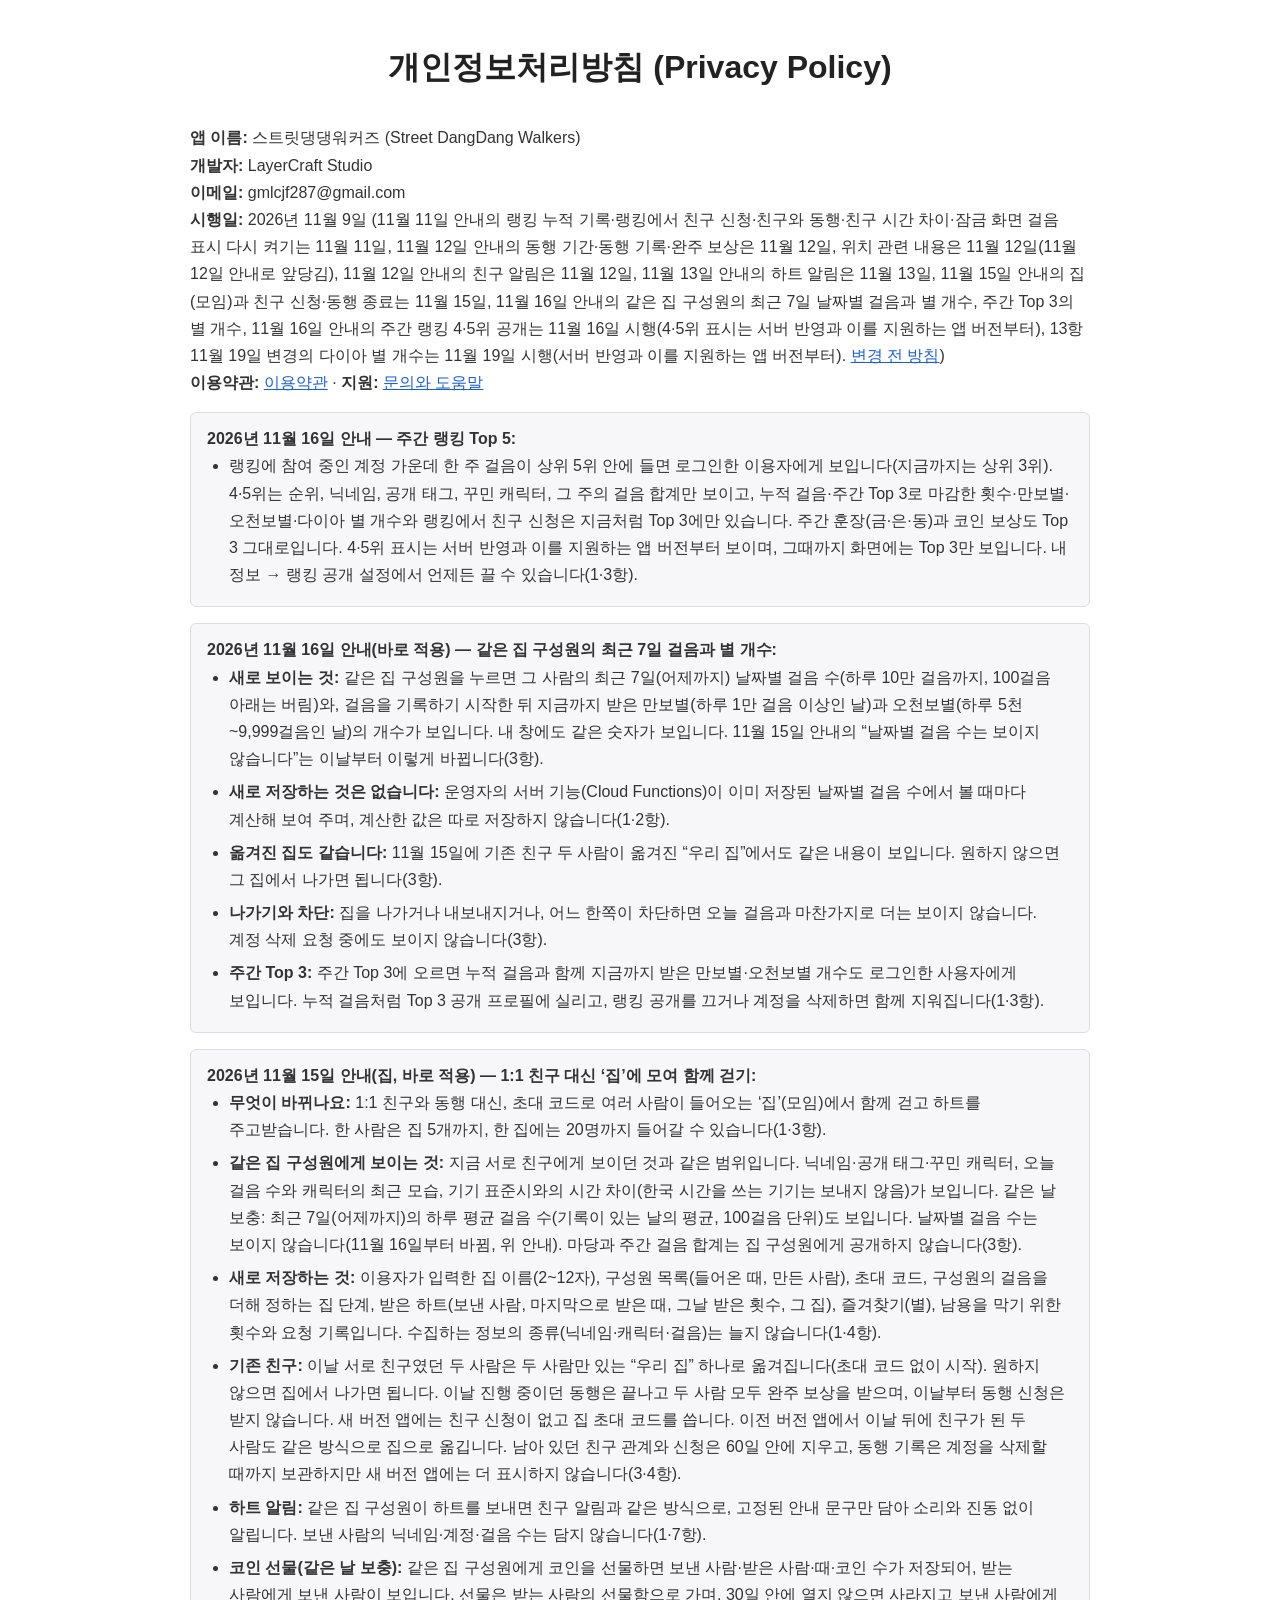
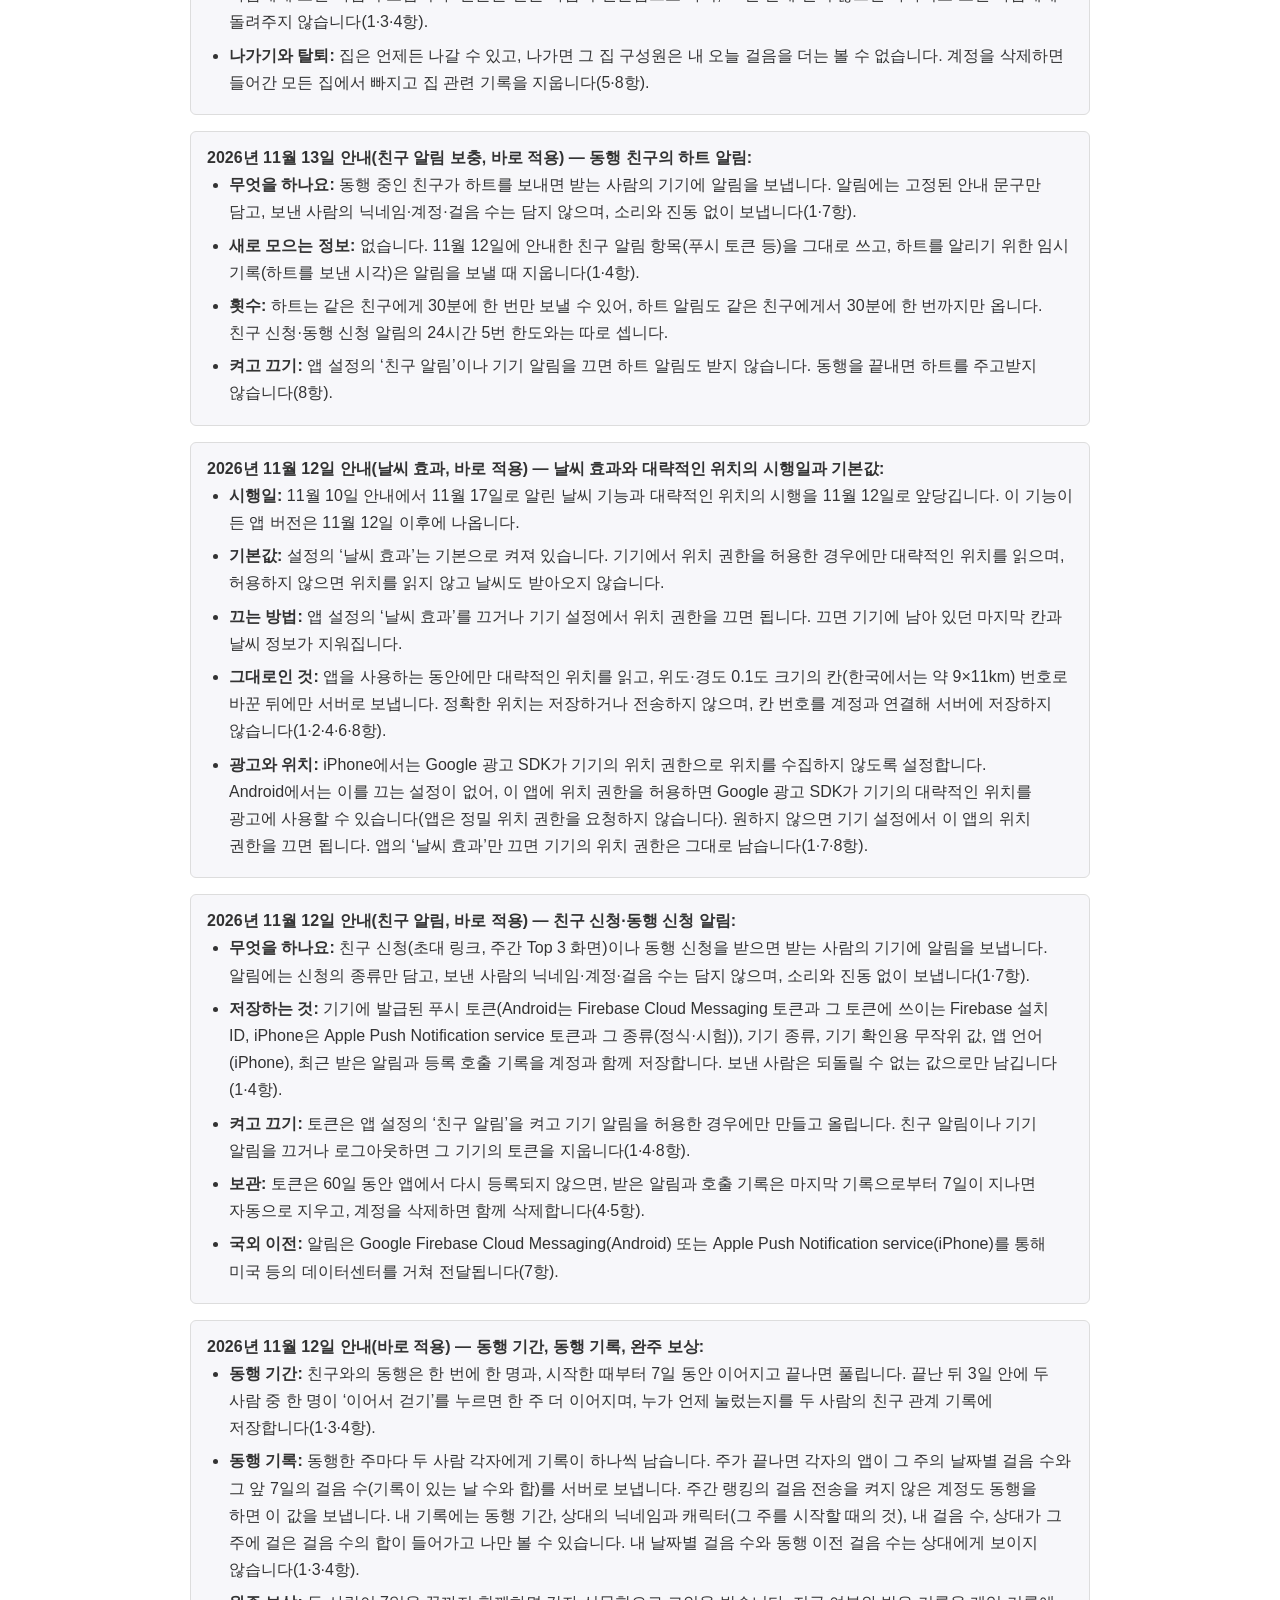
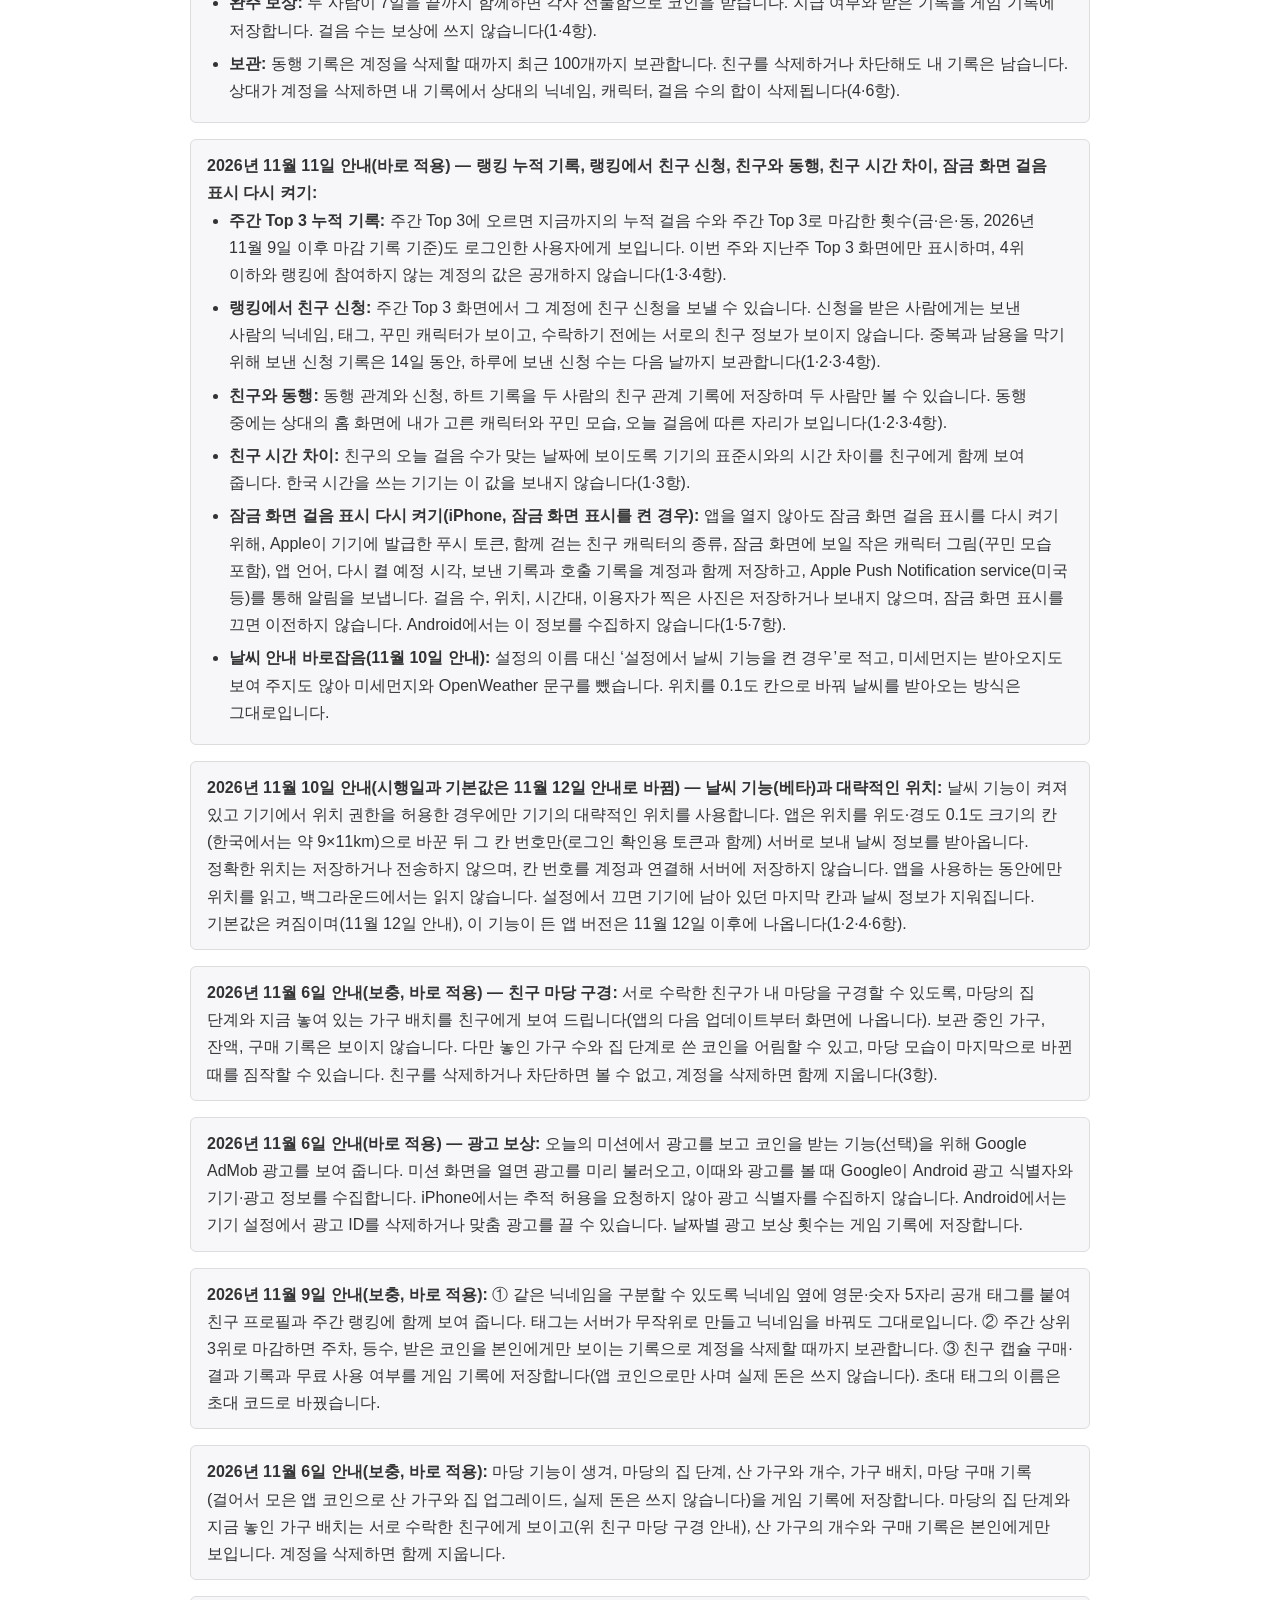
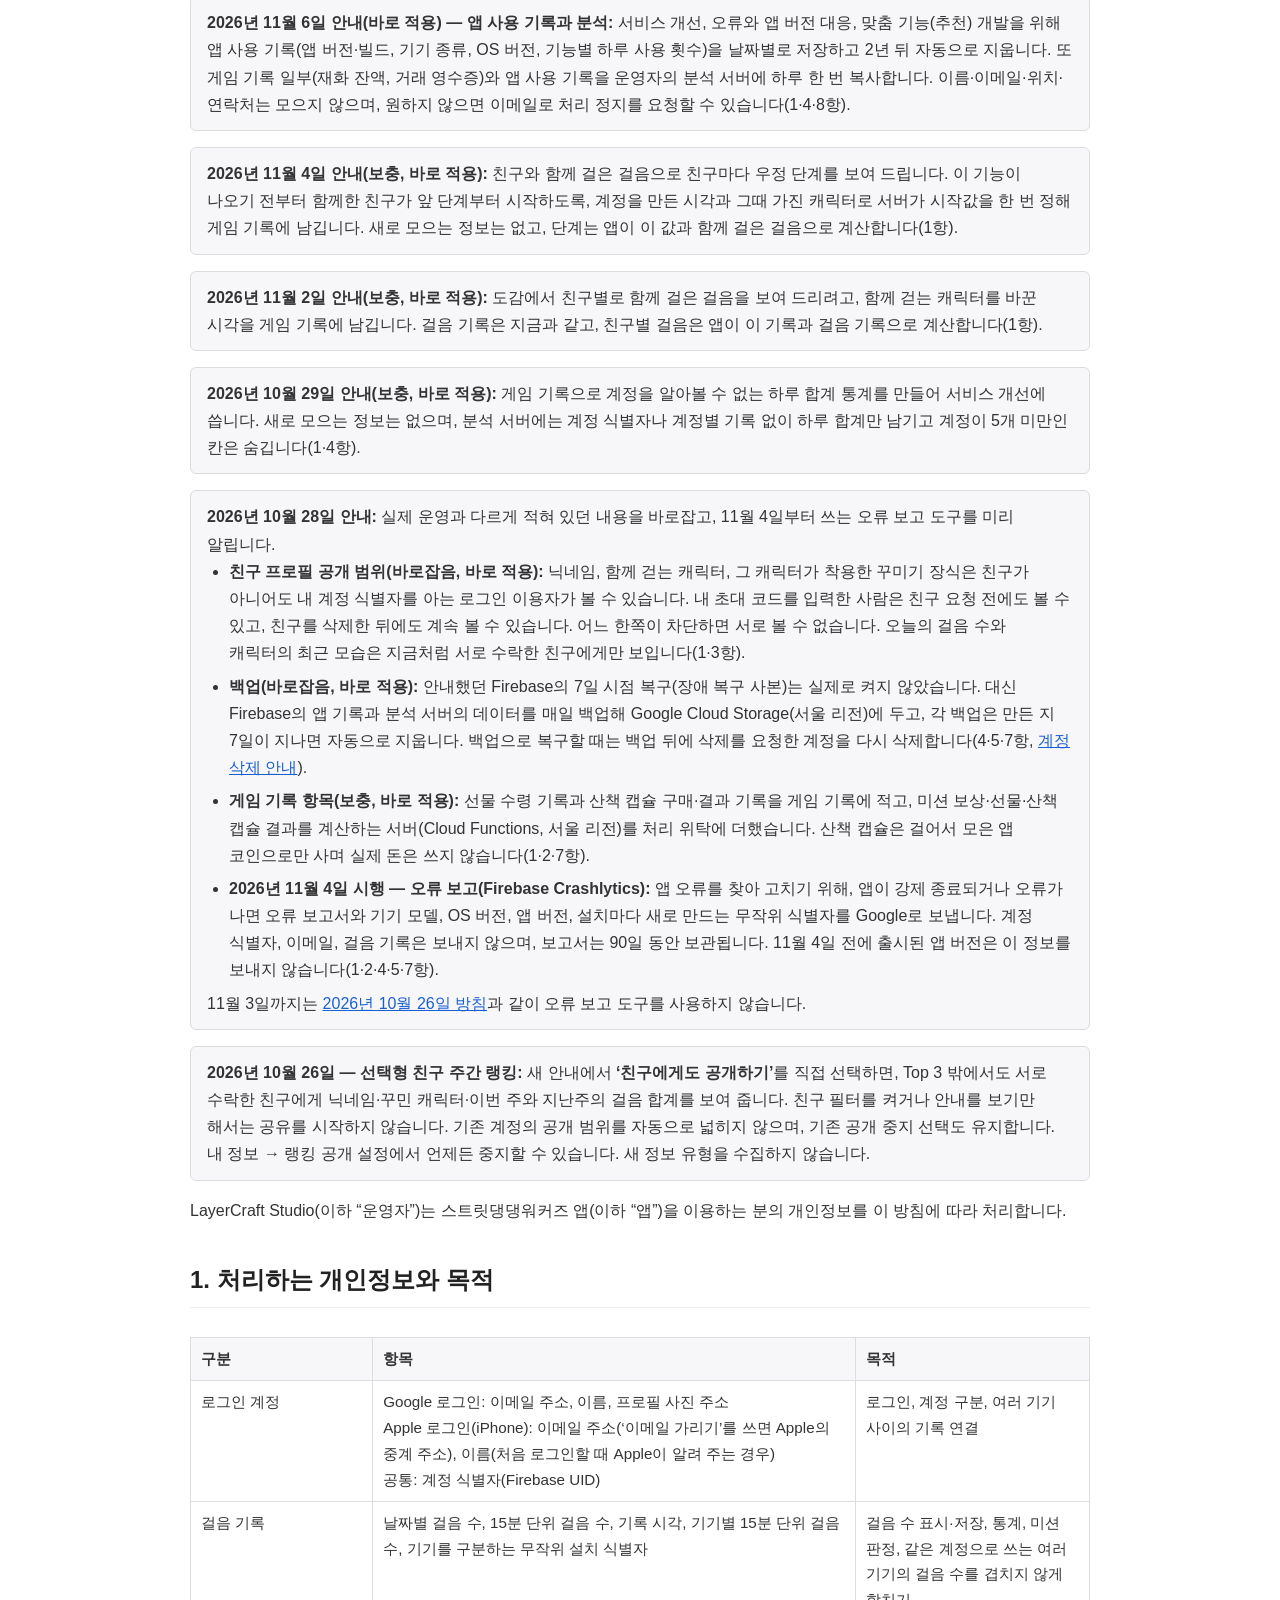
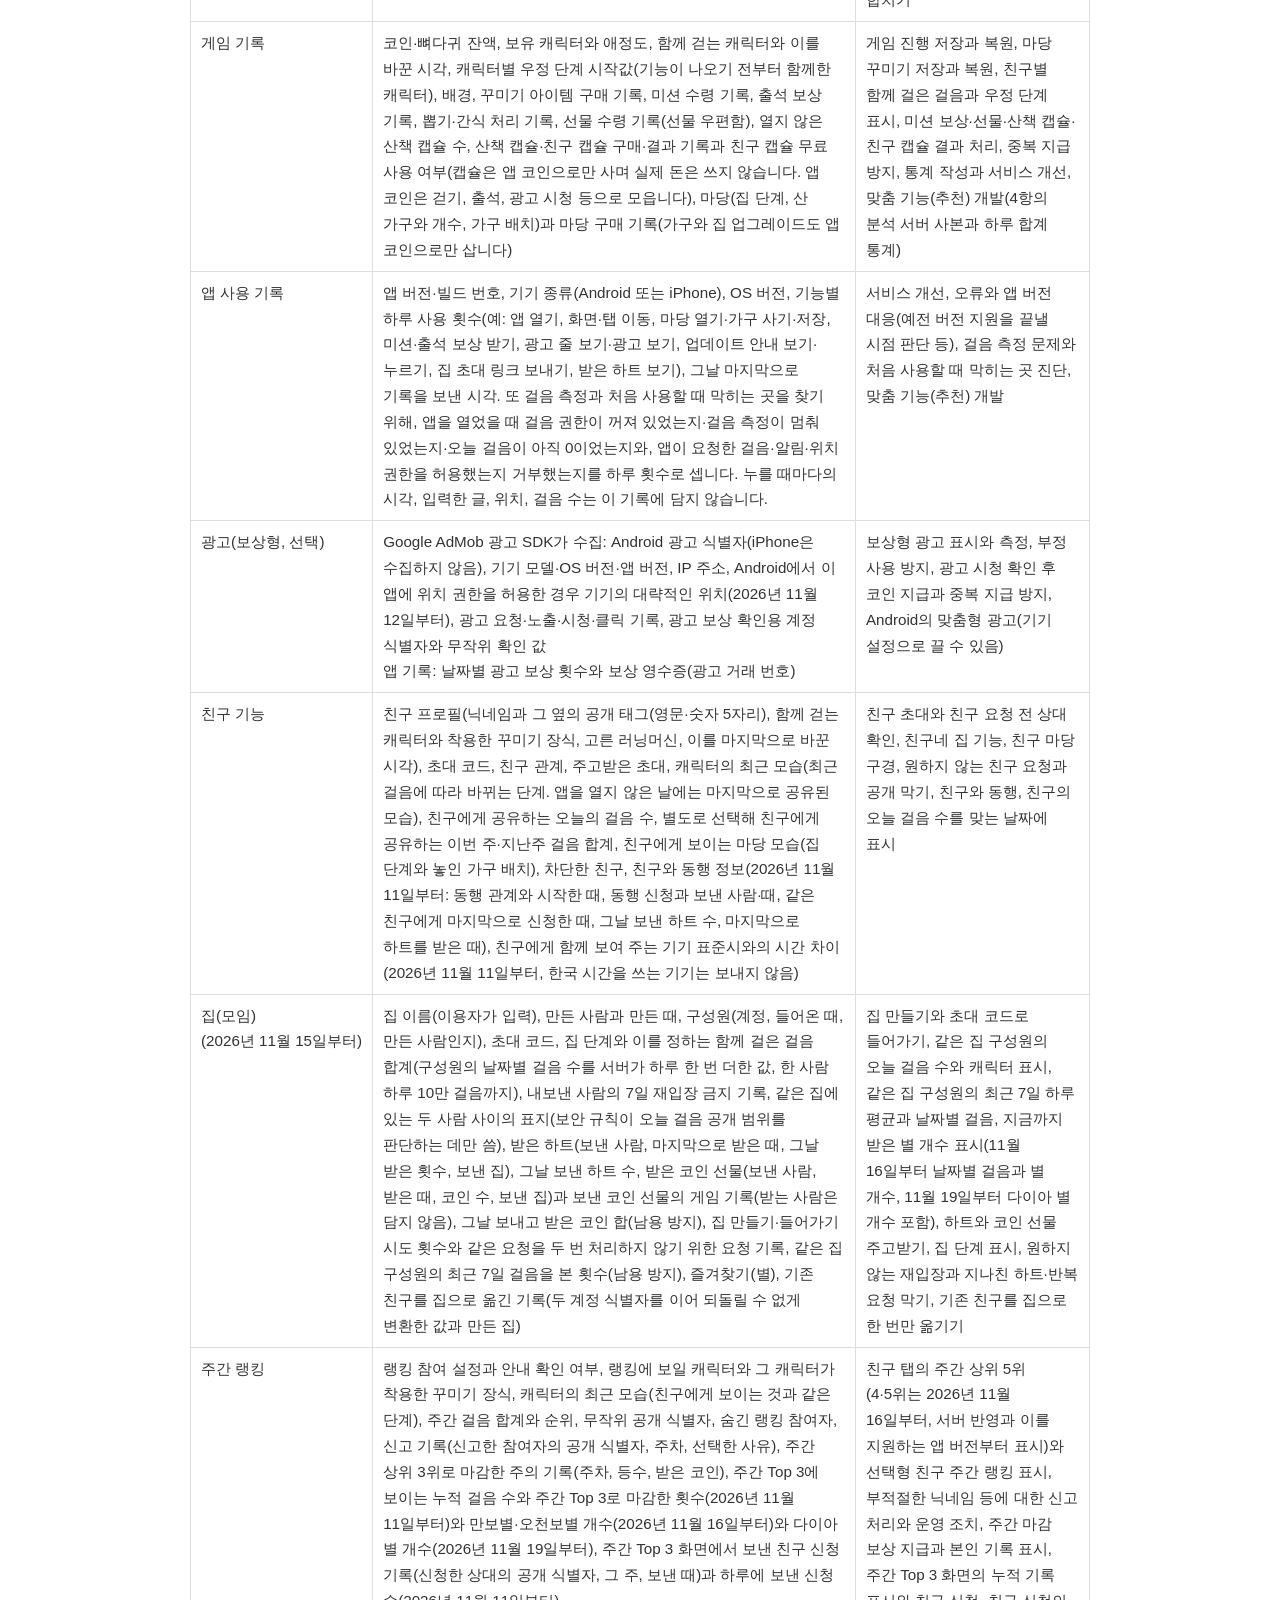
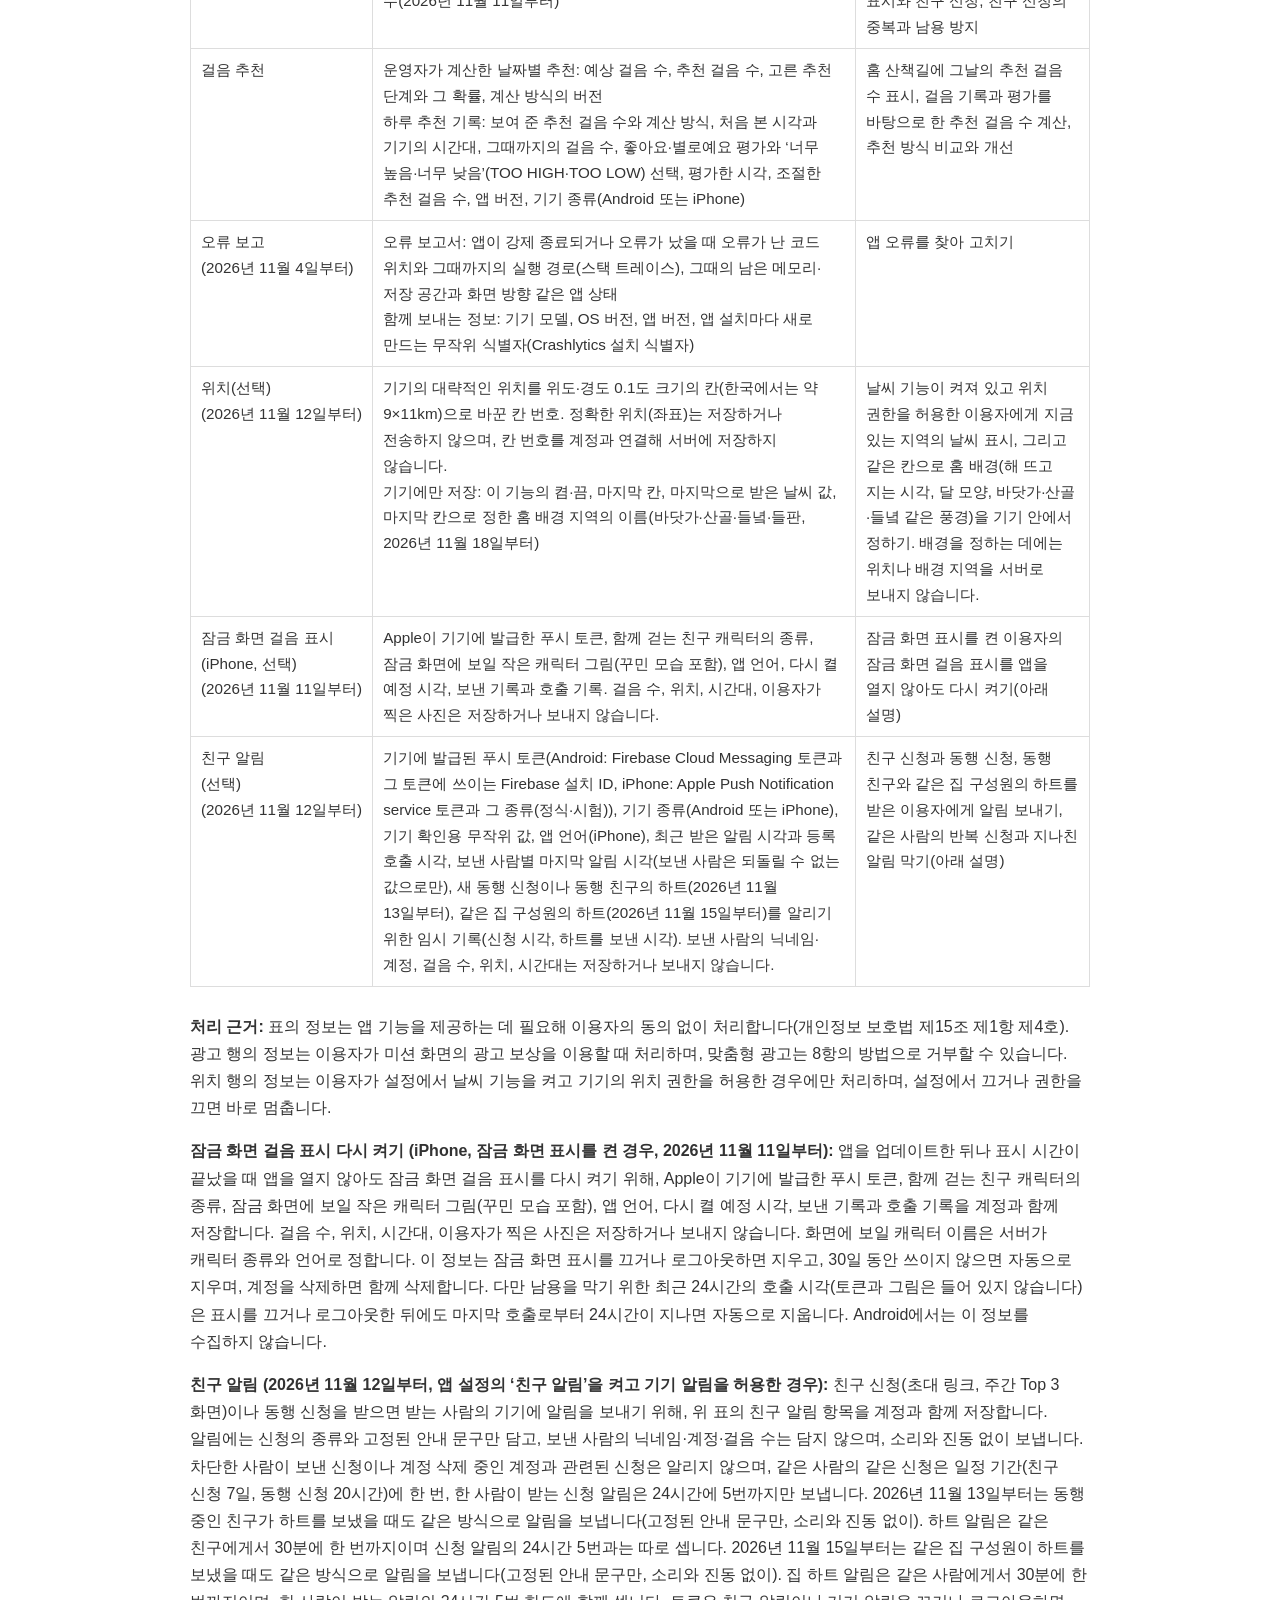
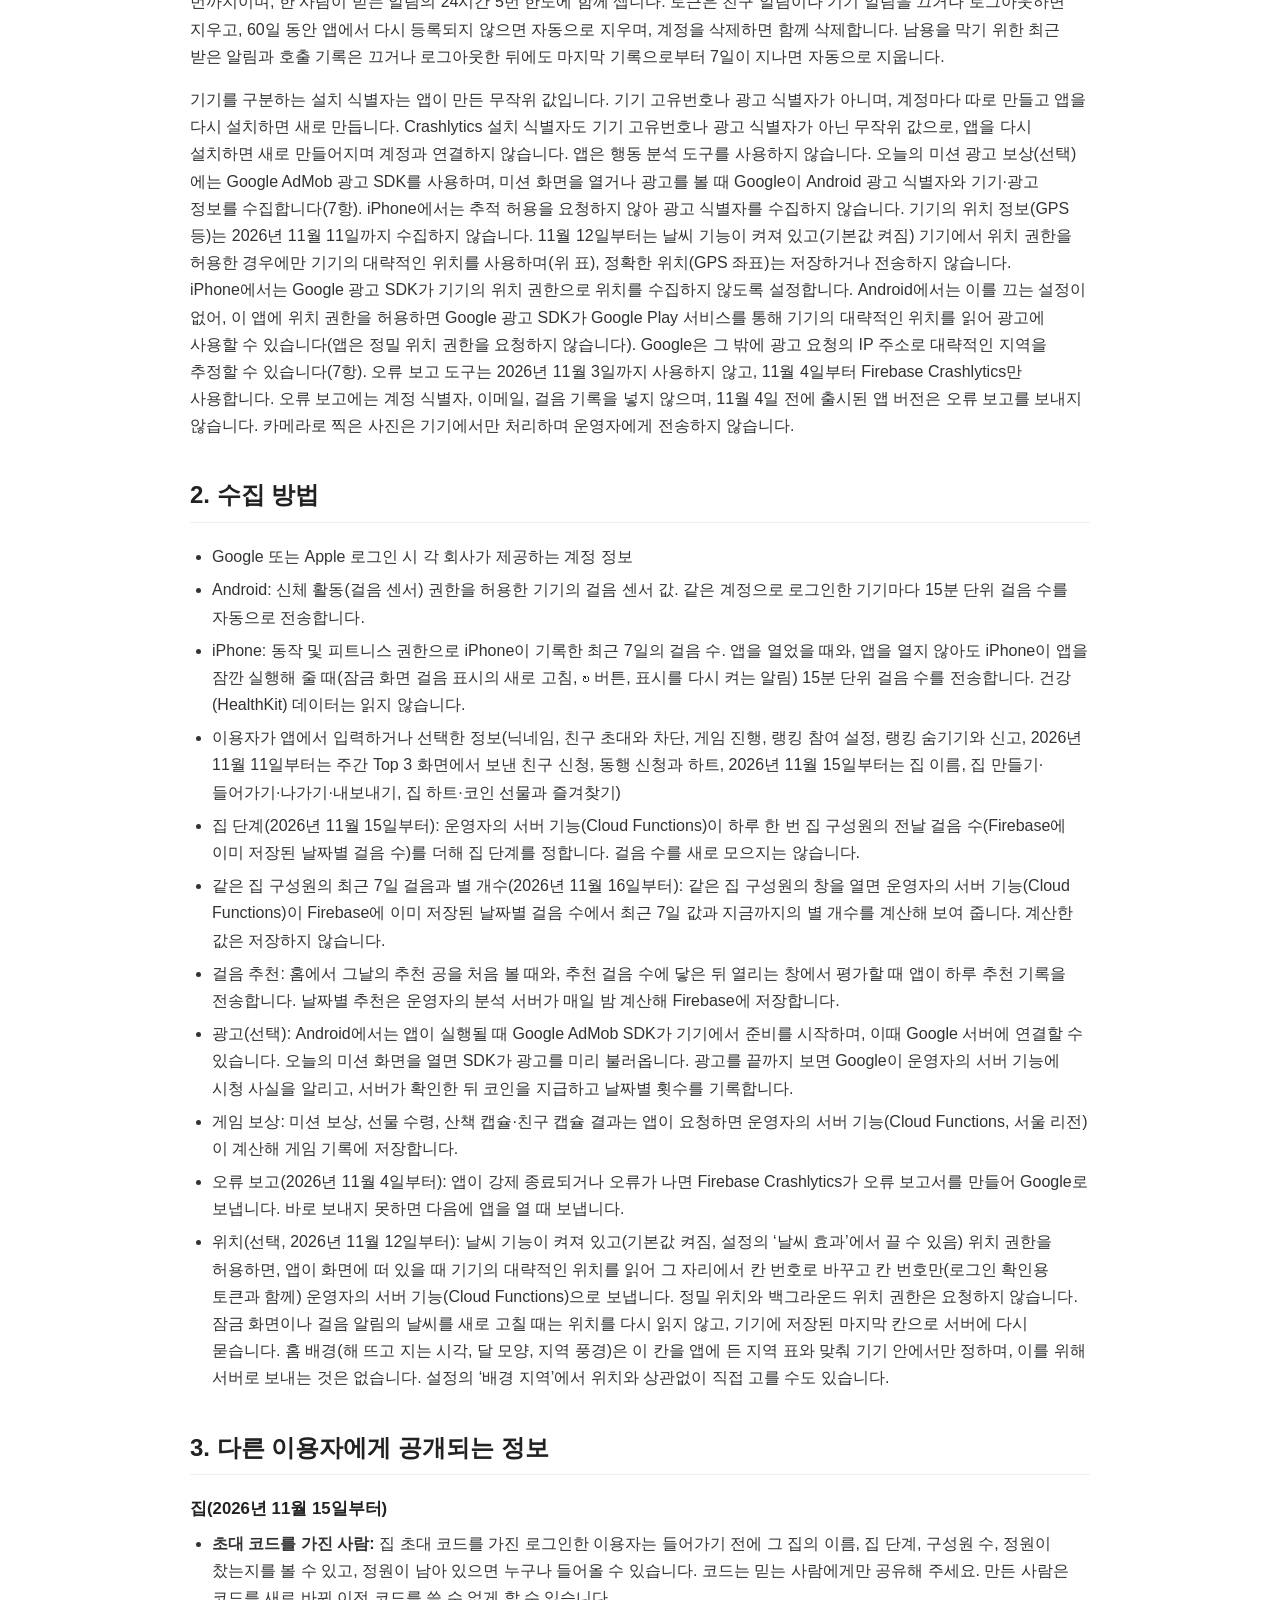
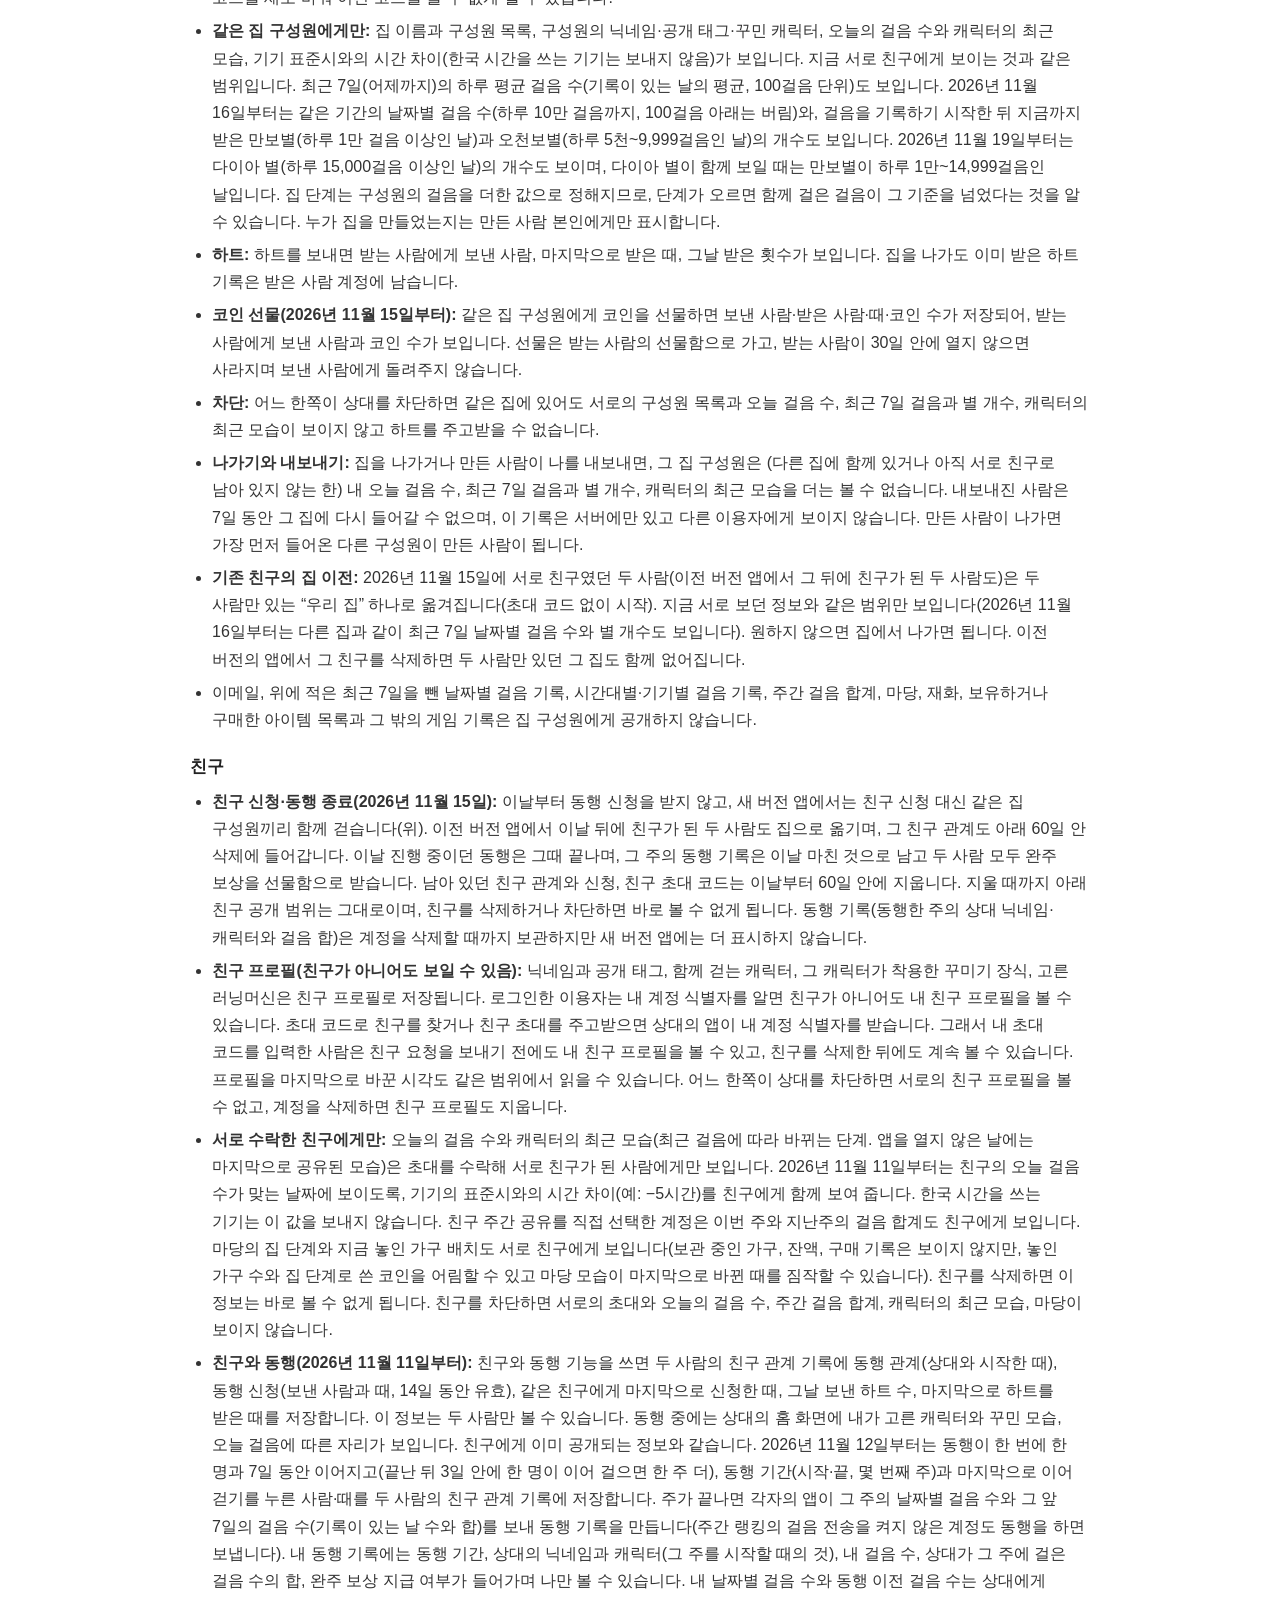
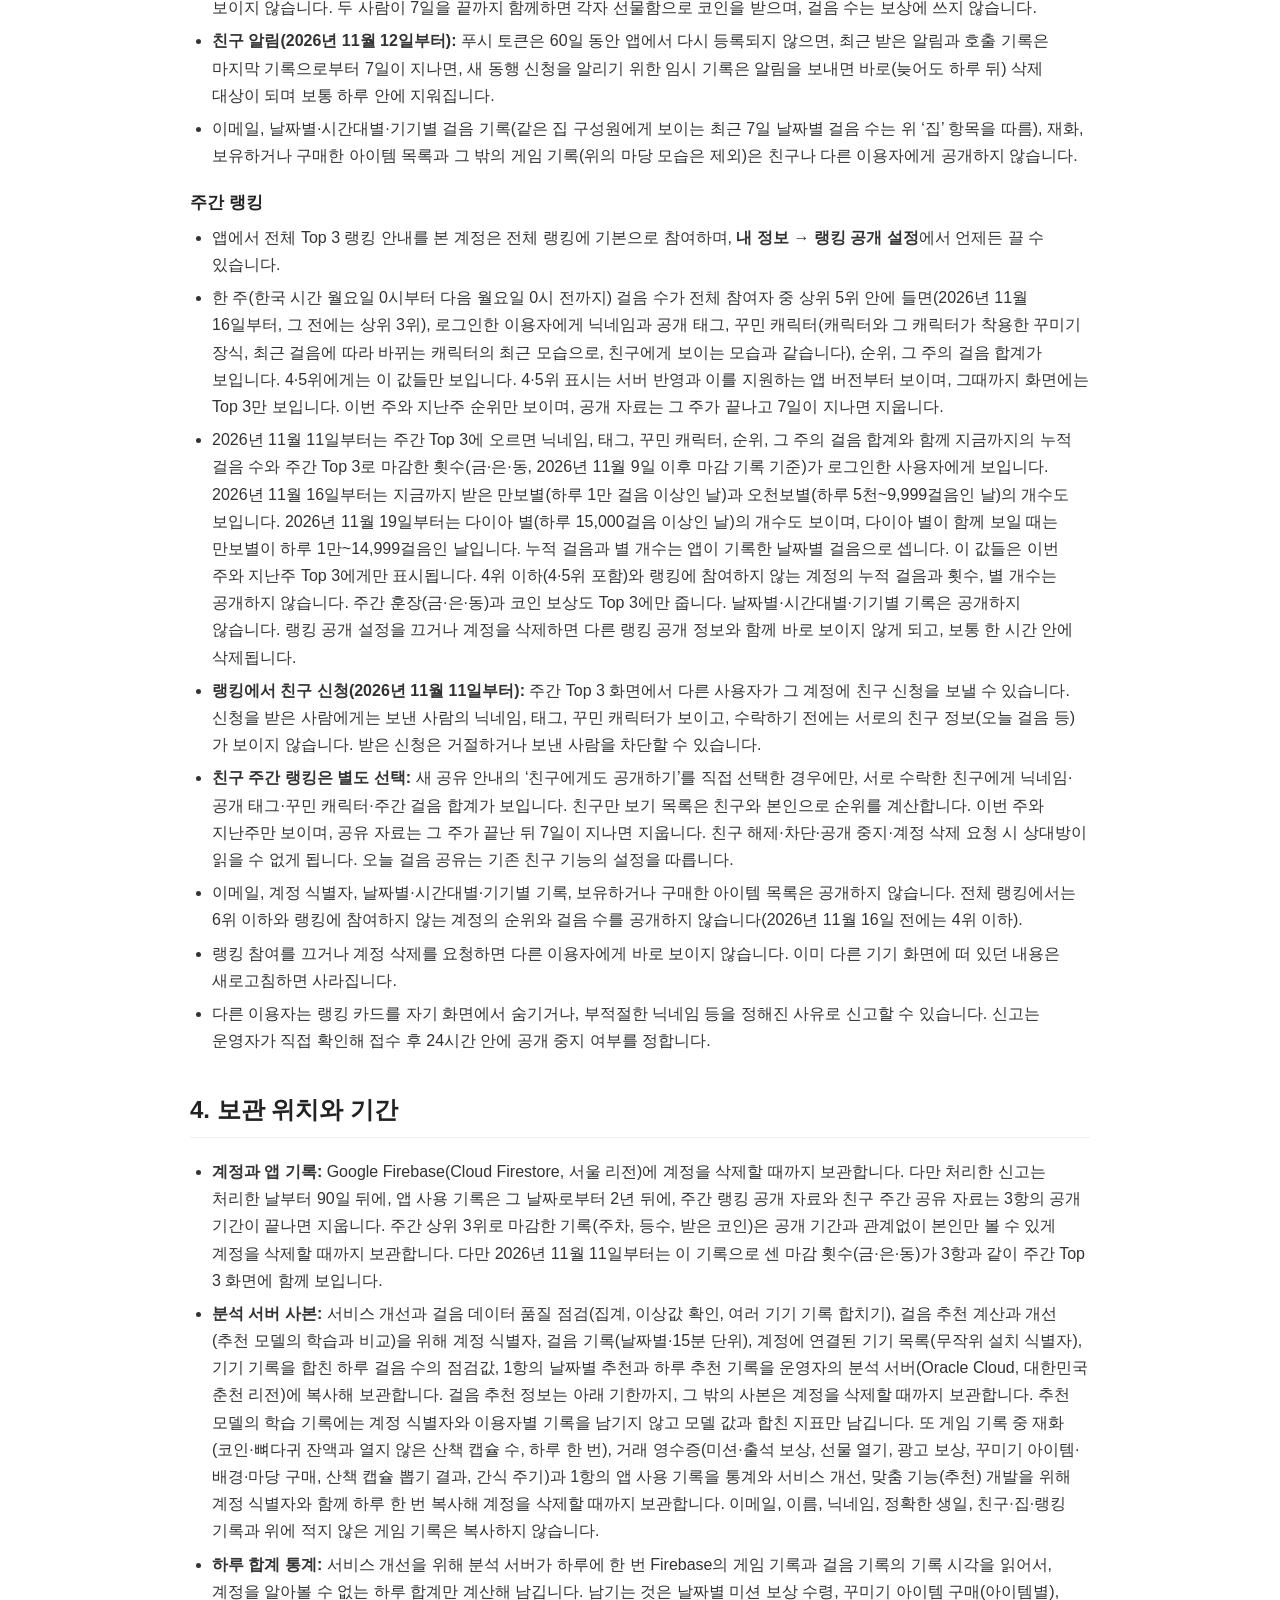
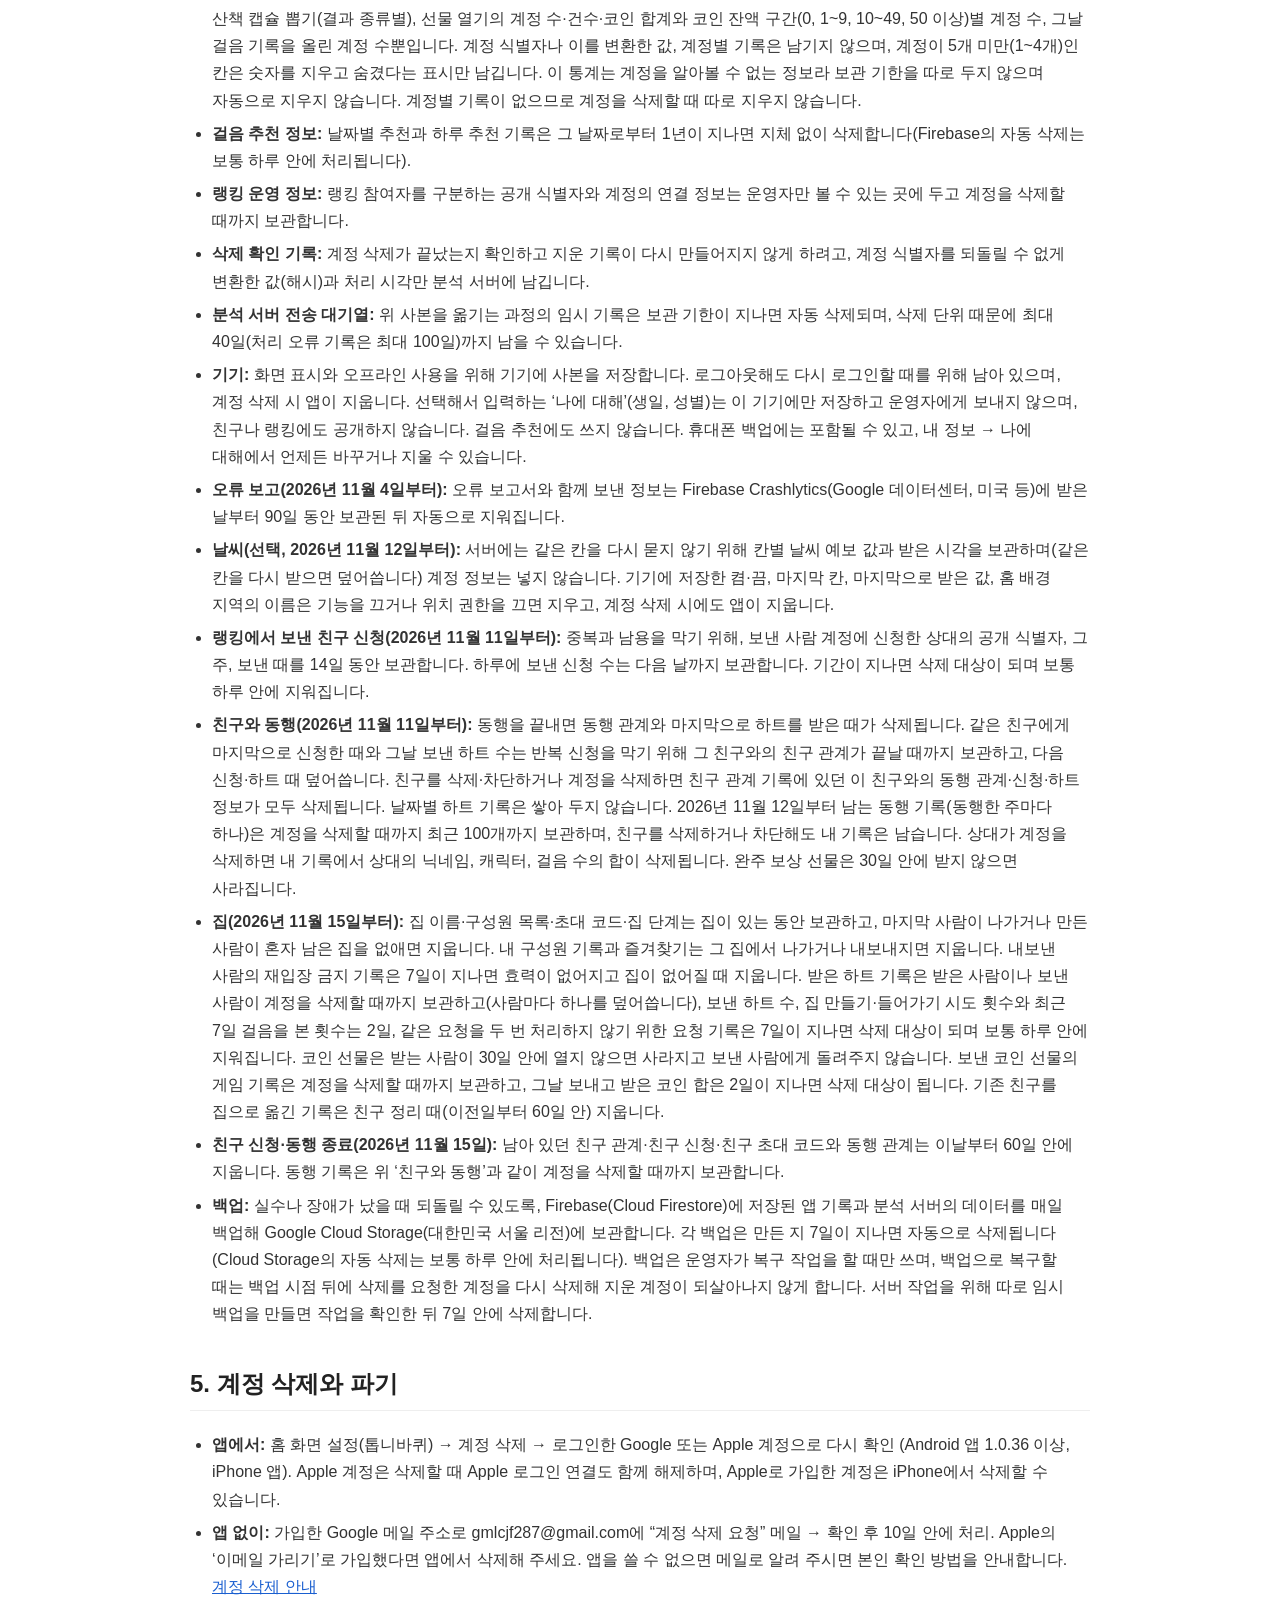
==== commit 97972ac5: "Privacy policy: iPhone steps are also sent when iOS briefly runs the app (2.3.21) Co-Authored-By: Cl" ====
--- a/index.html
+++ b/index.html
@@ -208,7 +208,7 @@
   <ul>
     <li>Google 또는 Apple 로그인 시 각 회사가 제공하는 계정 정보</li>
     <li>Android: 신체 활동(걸음 센서) 권한을 허용한 기기의 걸음 센서 값. 같은 계정으로 로그인한 기기마다 15분 단위 걸음 수를 자동으로 전송합니다.</li>
-    <li>iPhone: 동작 및 피트니스 권한으로 iPhone이 기록한 최근 7일의 걸음 수. 앱을 열었을 때 15분 단위 걸음 수를 전송합니다. 건강(HealthKit) 데이터는 읽지 않습니다.</li>
+    <li>iPhone: 동작 및 피트니스 권한으로 iPhone이 기록한 최근 7일의 걸음 수. 앱을 열었을 때와, 앱을 열지 않아도 iPhone이 앱을 잠깐 실행해 줄 때(잠금 화면 걸음 표시의 새로 고침, ↻ 버튼, 표시를 다시 켜는 알림) 15분 단위 걸음 수를 전송합니다. 건강(HealthKit) 데이터는 읽지 않습니다.</li>
     <li>이용자가 앱에서 입력하거나 선택한 정보(닉네임, 친구 초대와 차단, 게임 진행, 랭킹 참여 설정, 랭킹 숨기기와 신고, 2026년 11월 11일부터는 주간 Top 3 화면에서 보낸 친구 신청, 동행 신청과 하트, 2026년 11월 15일부터는 집 이름, 집 만들기·들어가기·나가기·내보내기, 집 하트·코인 선물과 즐겨찾기)</li>
     <li>집 단계(2026년 11월 15일부터): 운영자의 서버 기능(Cloud Functions)이 하루 한 번 집 구성원의 전날 걸음 수(Firebase에 이미 저장된 날짜별 걸음 수)를 더해 집 단계를 정합니다. 걸음 수를 새로 모으지는 않습니다.</li>
     <li>같은 집 구성원의 최근 7일 걸음과 별 개수(2026년 11월 16일부터): 같은 집 구성원의 창을 열면 운영자의 서버 기능(Cloud Functions)이 Firebase에 이미 저장된 날짜별 걸음 수에서 최근 7일 값과 지금까지의 별 개수를 계산해 보여 줍니다. 계산한 값은 저장하지 않습니다.</li>
@@ -376,6 +376,7 @@
   <h2>13. 방침 변경</h2>
   <p>이 방침이 바뀌면 이 페이지에 바뀐 내용과 시행일을 적어 알립니다.</p>
   <ul>
+    <li>2026년 11월 19일: iPhone 앱 2.3.21부터, 앱을 열지 않아도 iPhone이 앱을 잠깐 실행해 줄 때(잠금 화면 걸음 표시의 새로 고침, ↻ 버튼, 표시를 다시 켜는 알림) 걸음 수를 전송한다는 것을 2항에 적었습니다. 보내는 정보와 저장하는 곳은 앱을 열었을 때와 같고, 새로 모으는 정보는 없습니다.</li>
     <li>2026년 11월 19일: 하루 15,000걸음 이상인 날을 다이아 별로 따로 세어, 같은 집 구성원과 주간 Top 3에 그 개수를 보여 줍니다. 다이아 별이 함께 보일 때는 만보별이 하루 1만~14,999걸음인 날입니다(1·3항). 이미 저장된 날짜별 걸음 수에서 계산하며 새로 저장하는 정보는 없습니다.</li>
     <li>2026년 11월 18일: 날씨 기능이 이미 쓰는 대략적인 위치(칸 번호)로 홈 배경(해 뜨고 지는 시각, 달 모양, 바닷가·산골·들녘 같은 풍경)을 기기 안에서 정한다는 것을 1·4항에 적었습니다. 배경을 정하려고 새로 모으거나 서버로 보내는 정보는 없고, 기기에는 배경 지역의 이름만 남습니다.</li>
     <li>2026년 11월 16일: 주간 랭킹의 공개 대상을 상위 3위에서 상위 5위로 넓혔습니다(1·3항). 4·5위에게는 순위, 닉네임, 공개 태그, 꾸민 캐릭터, 그 주의 걸음 합계만 보이고, 누적 걸음·마감 횟수·별 개수·랭킹에서 친구 신청과 주간 훈장·코인 보상은 Top 3 그대로입니다. 4·5위 표시는 서버 반영과 이를 지원하는 앱 버전부터 보입니다. 새로 모으는 정보는 없습니다.</li>
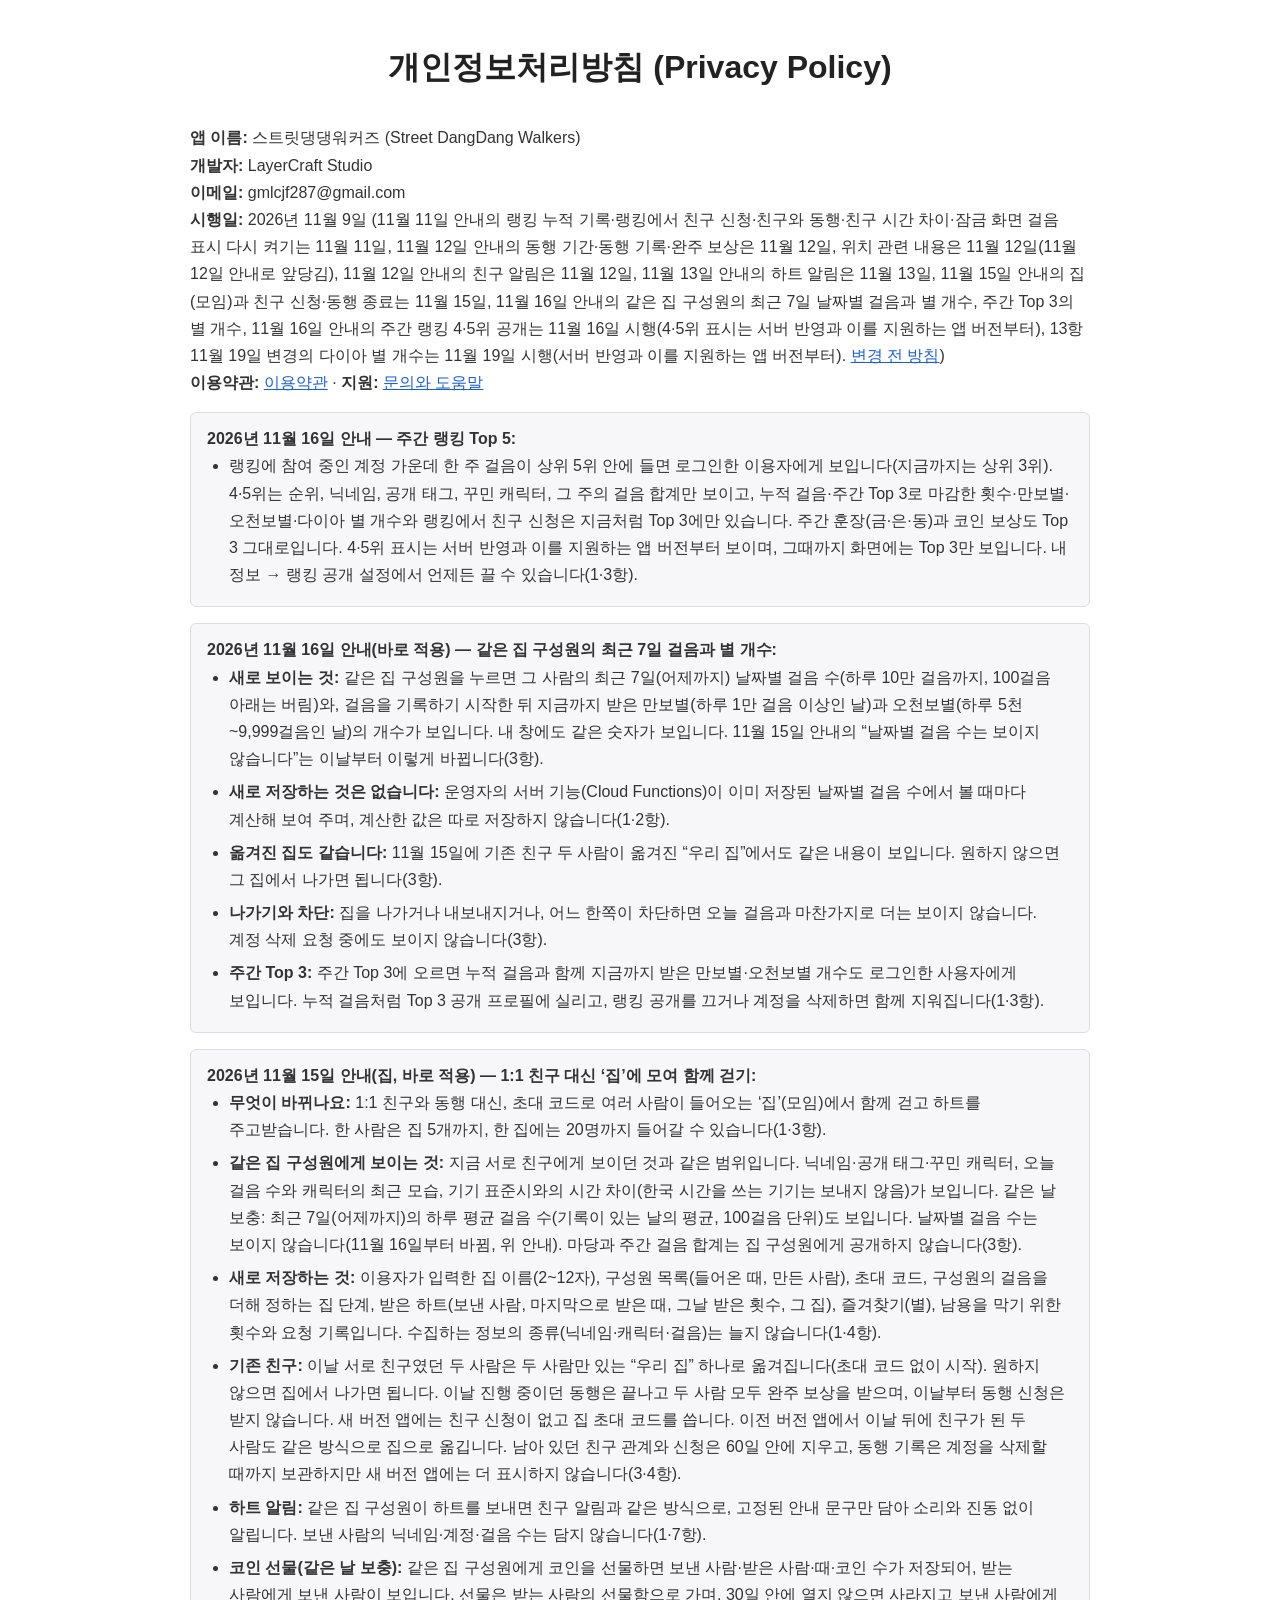
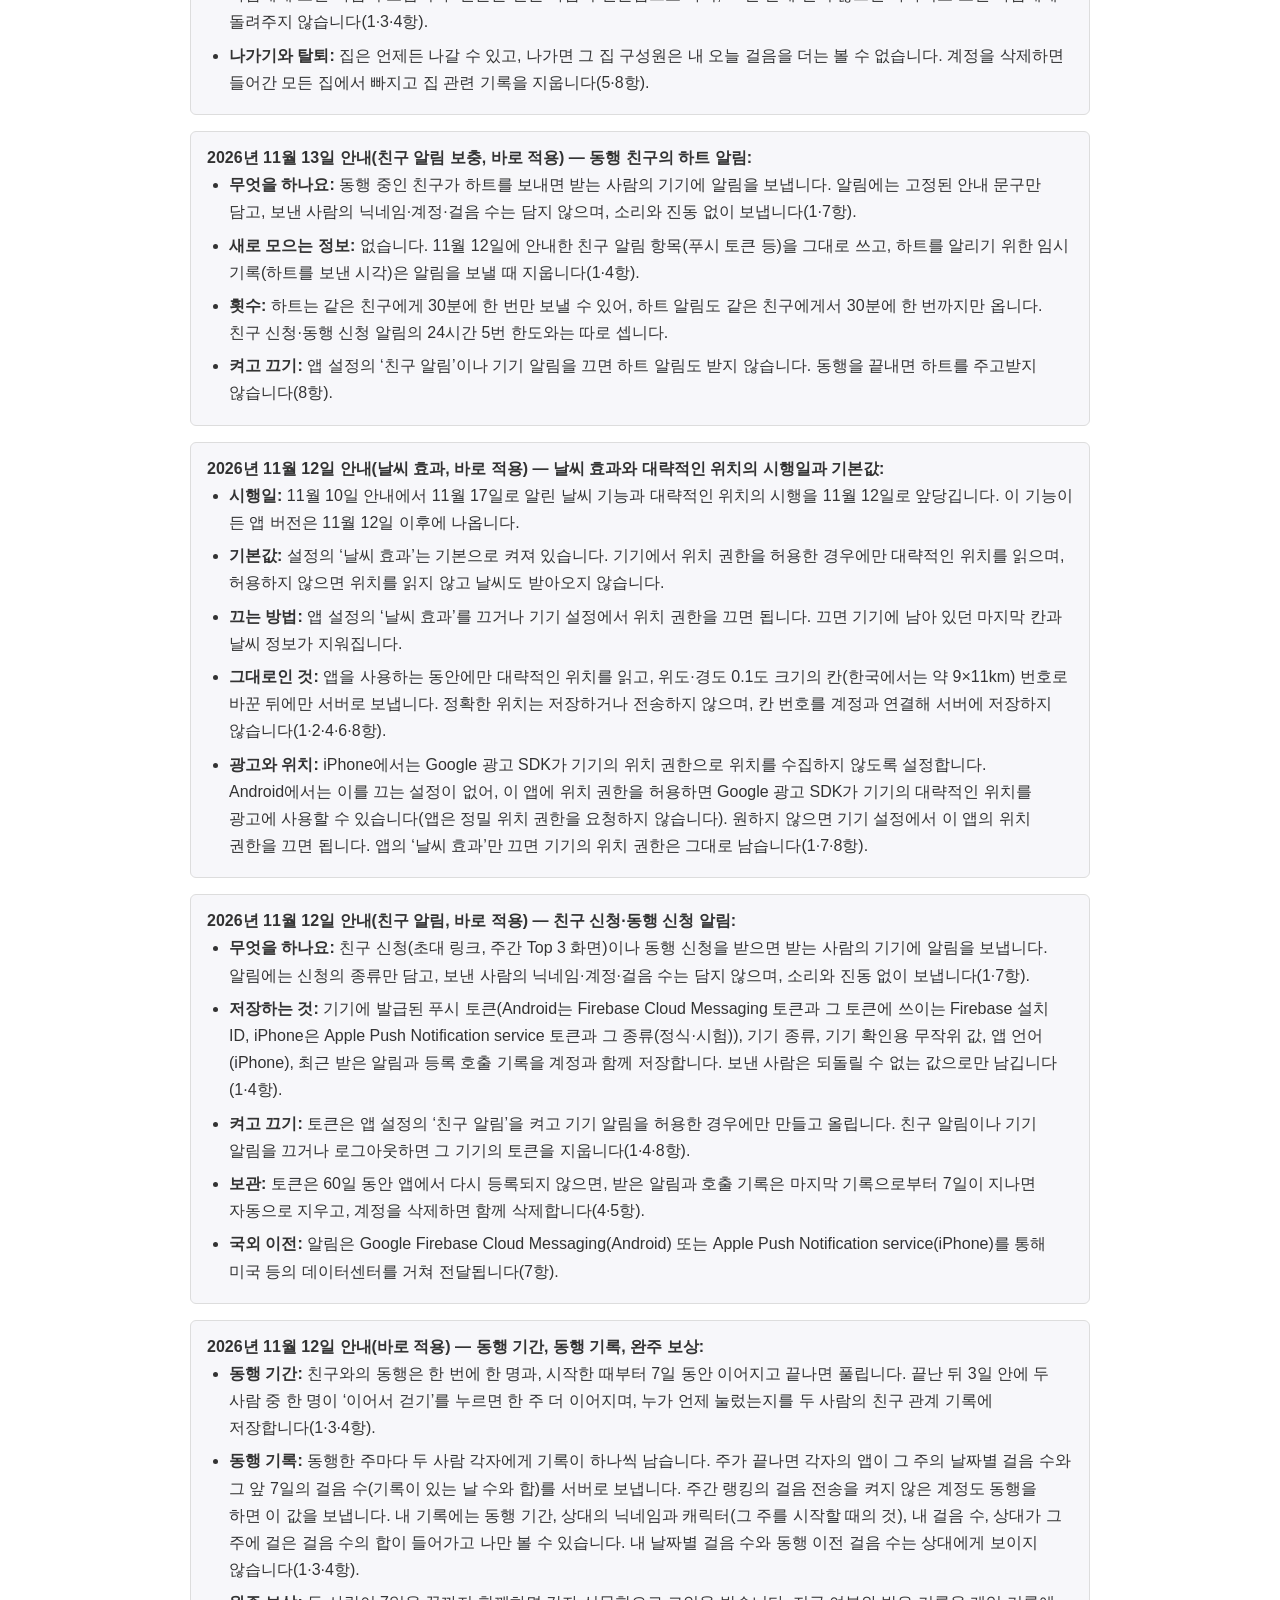
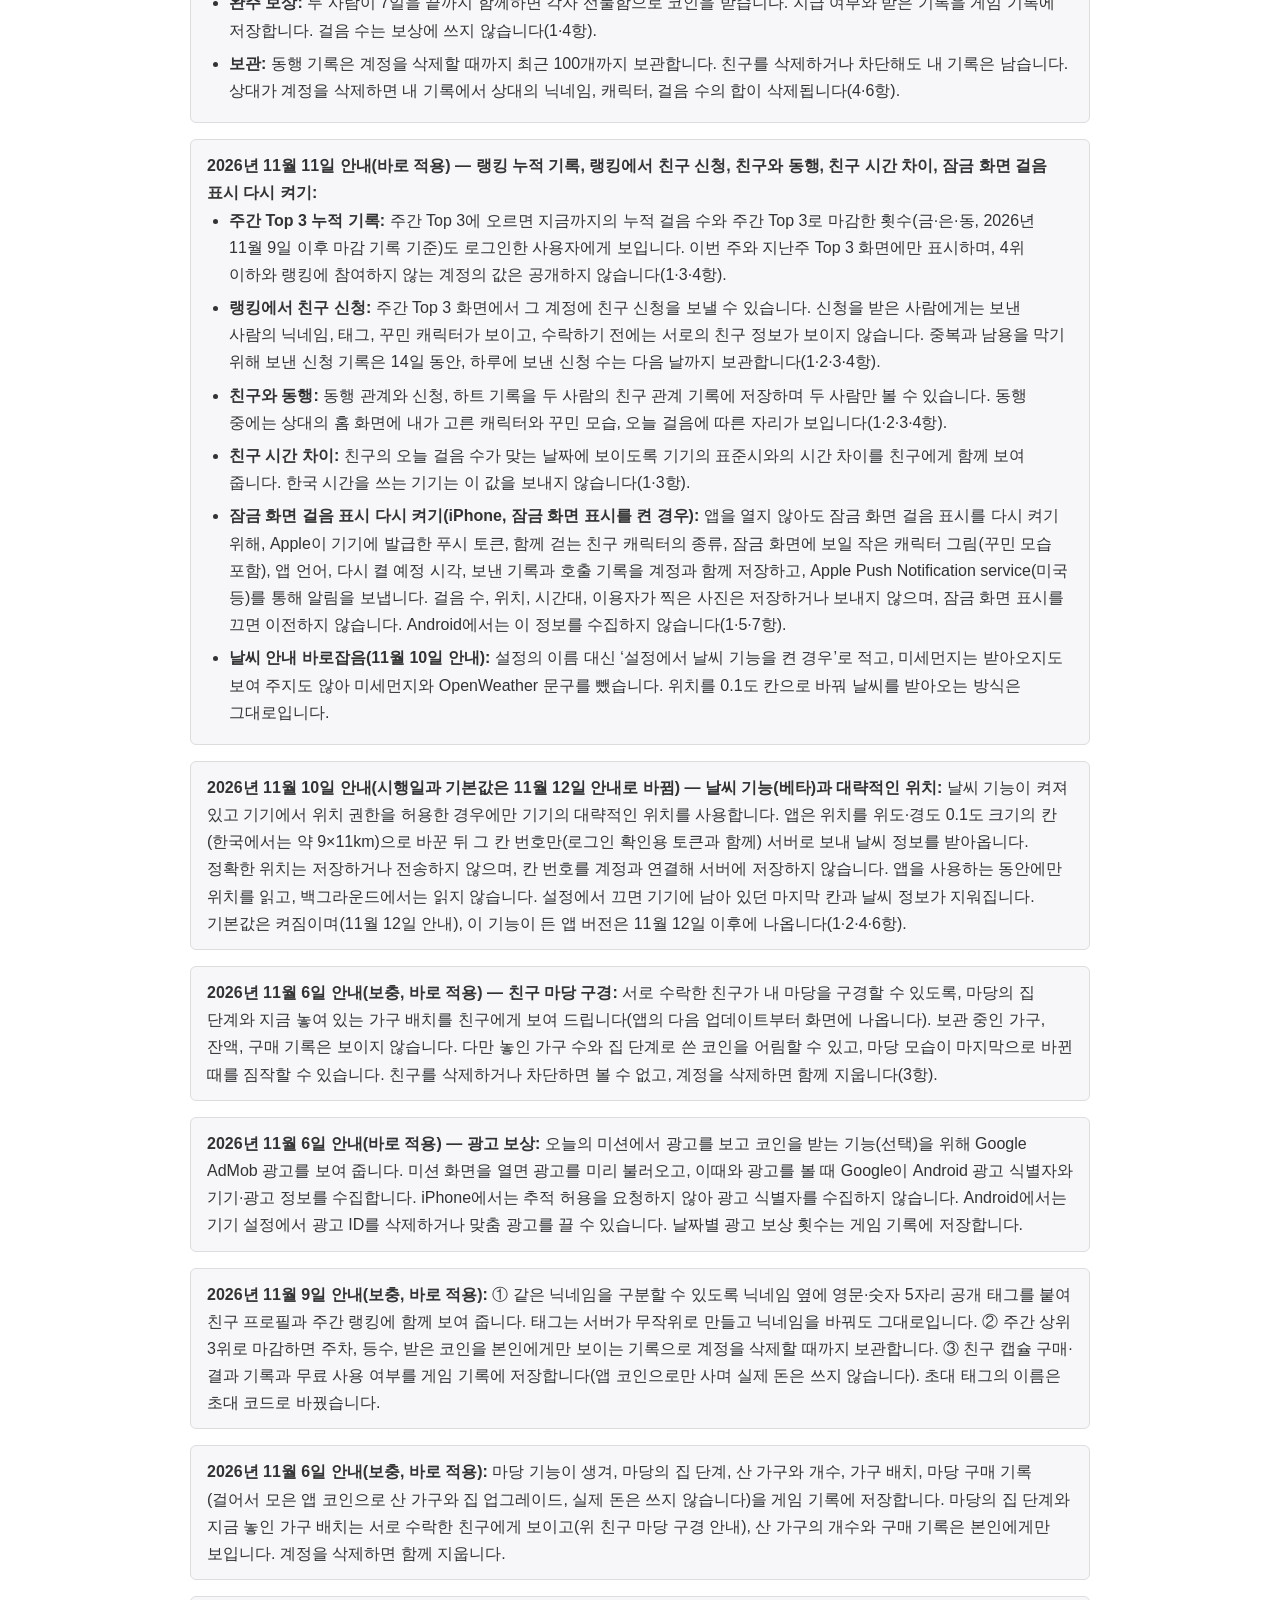
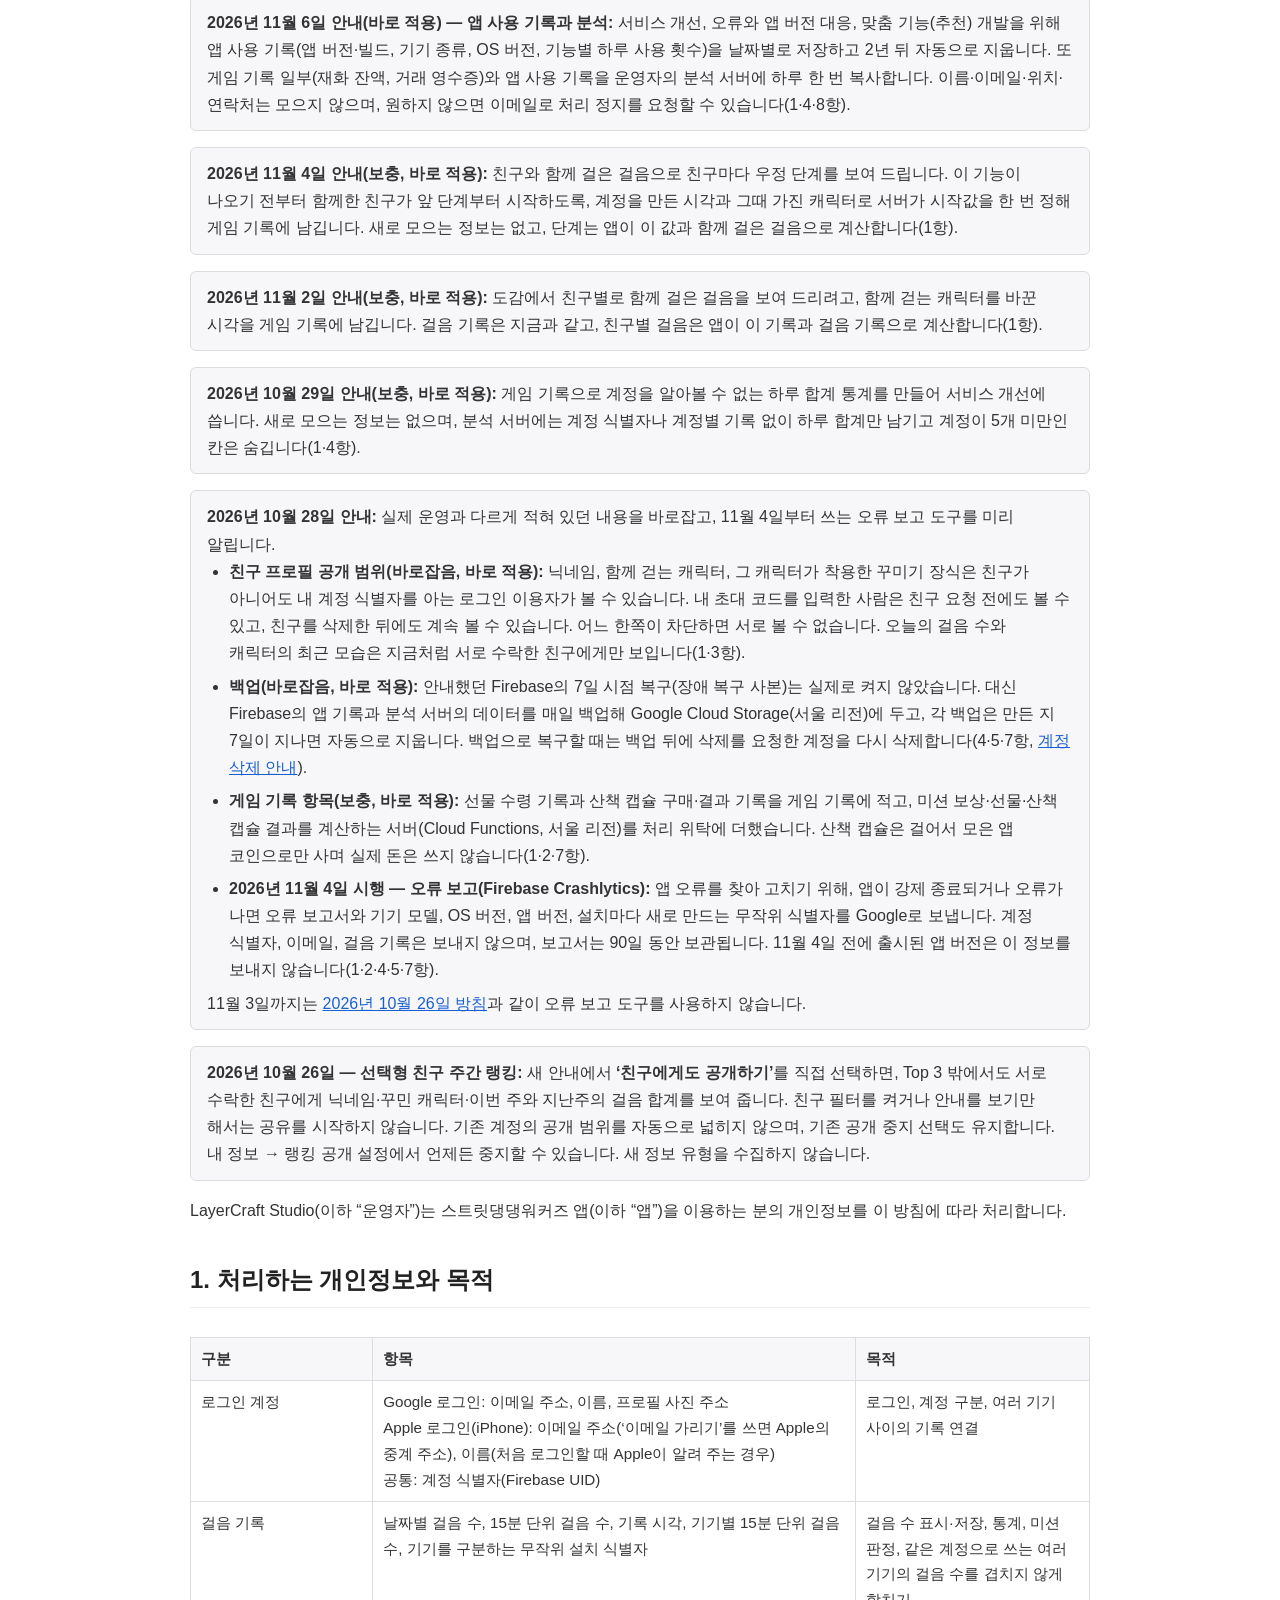
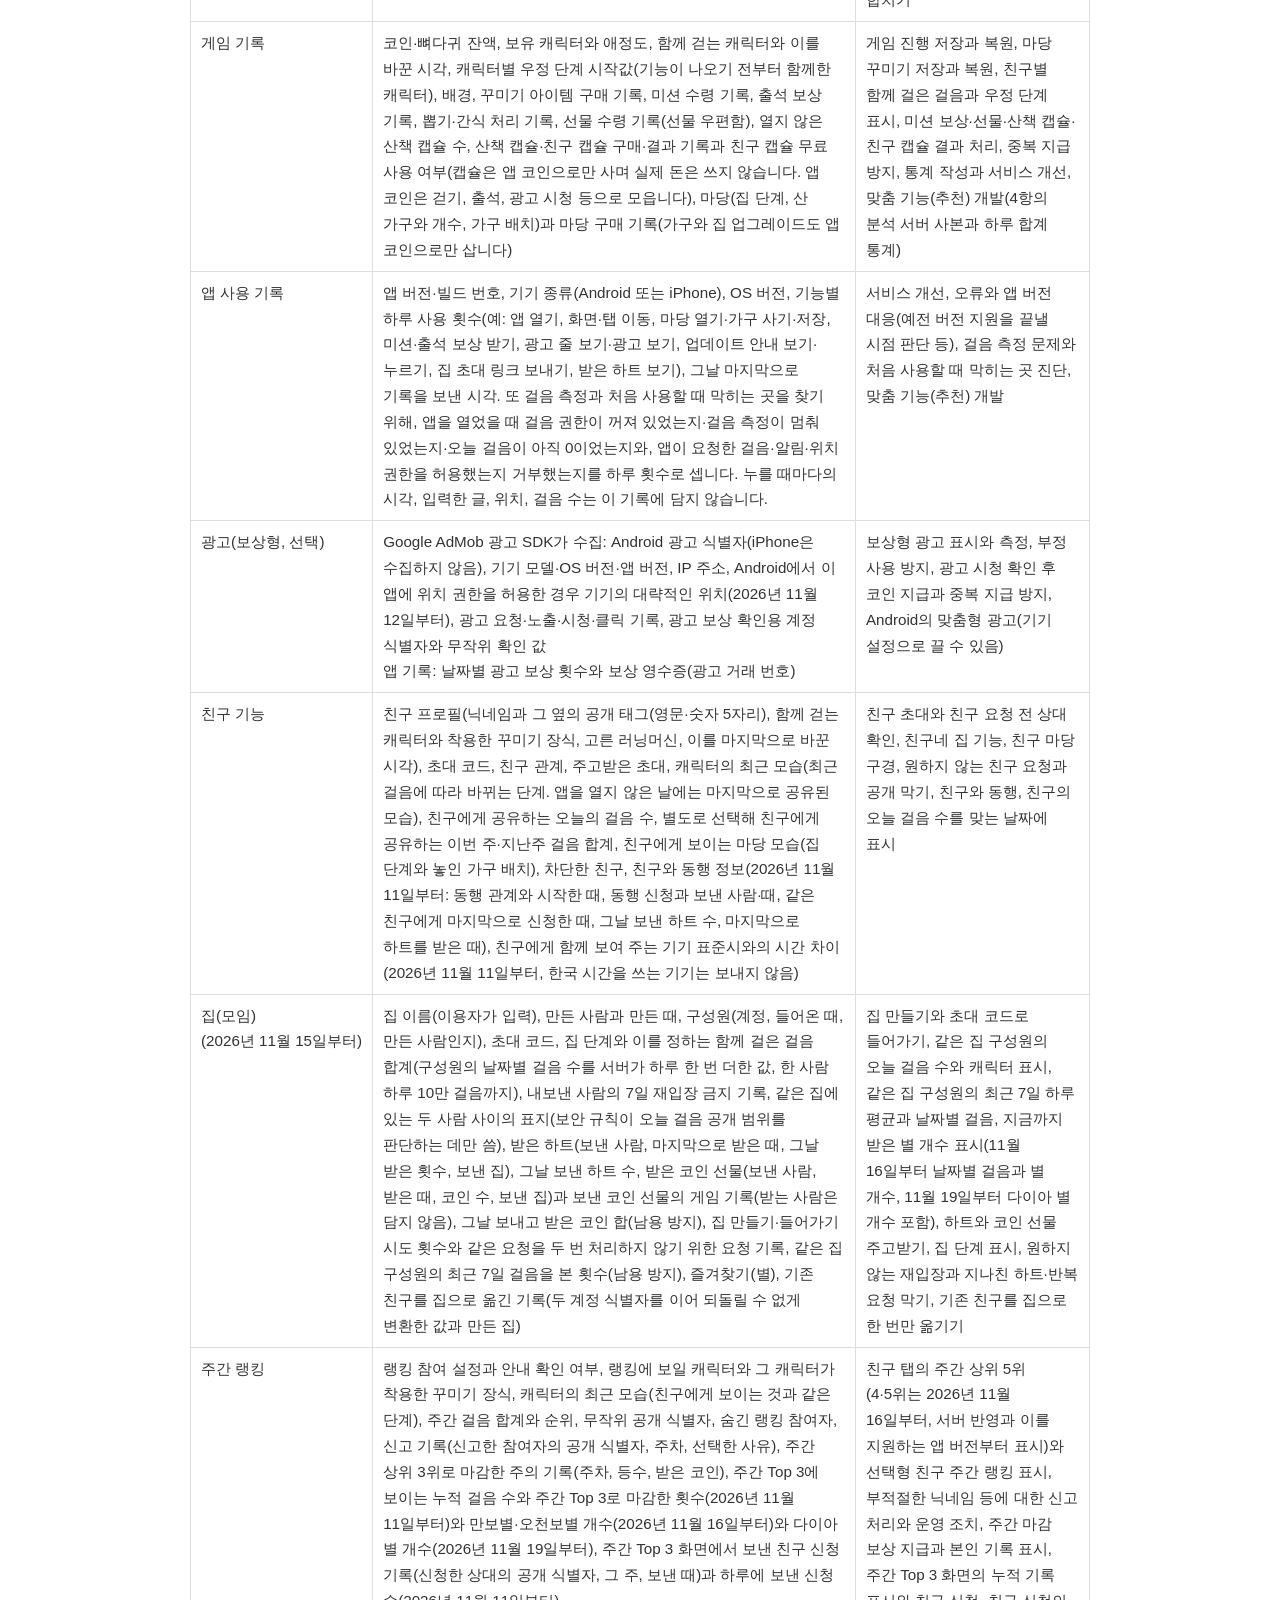
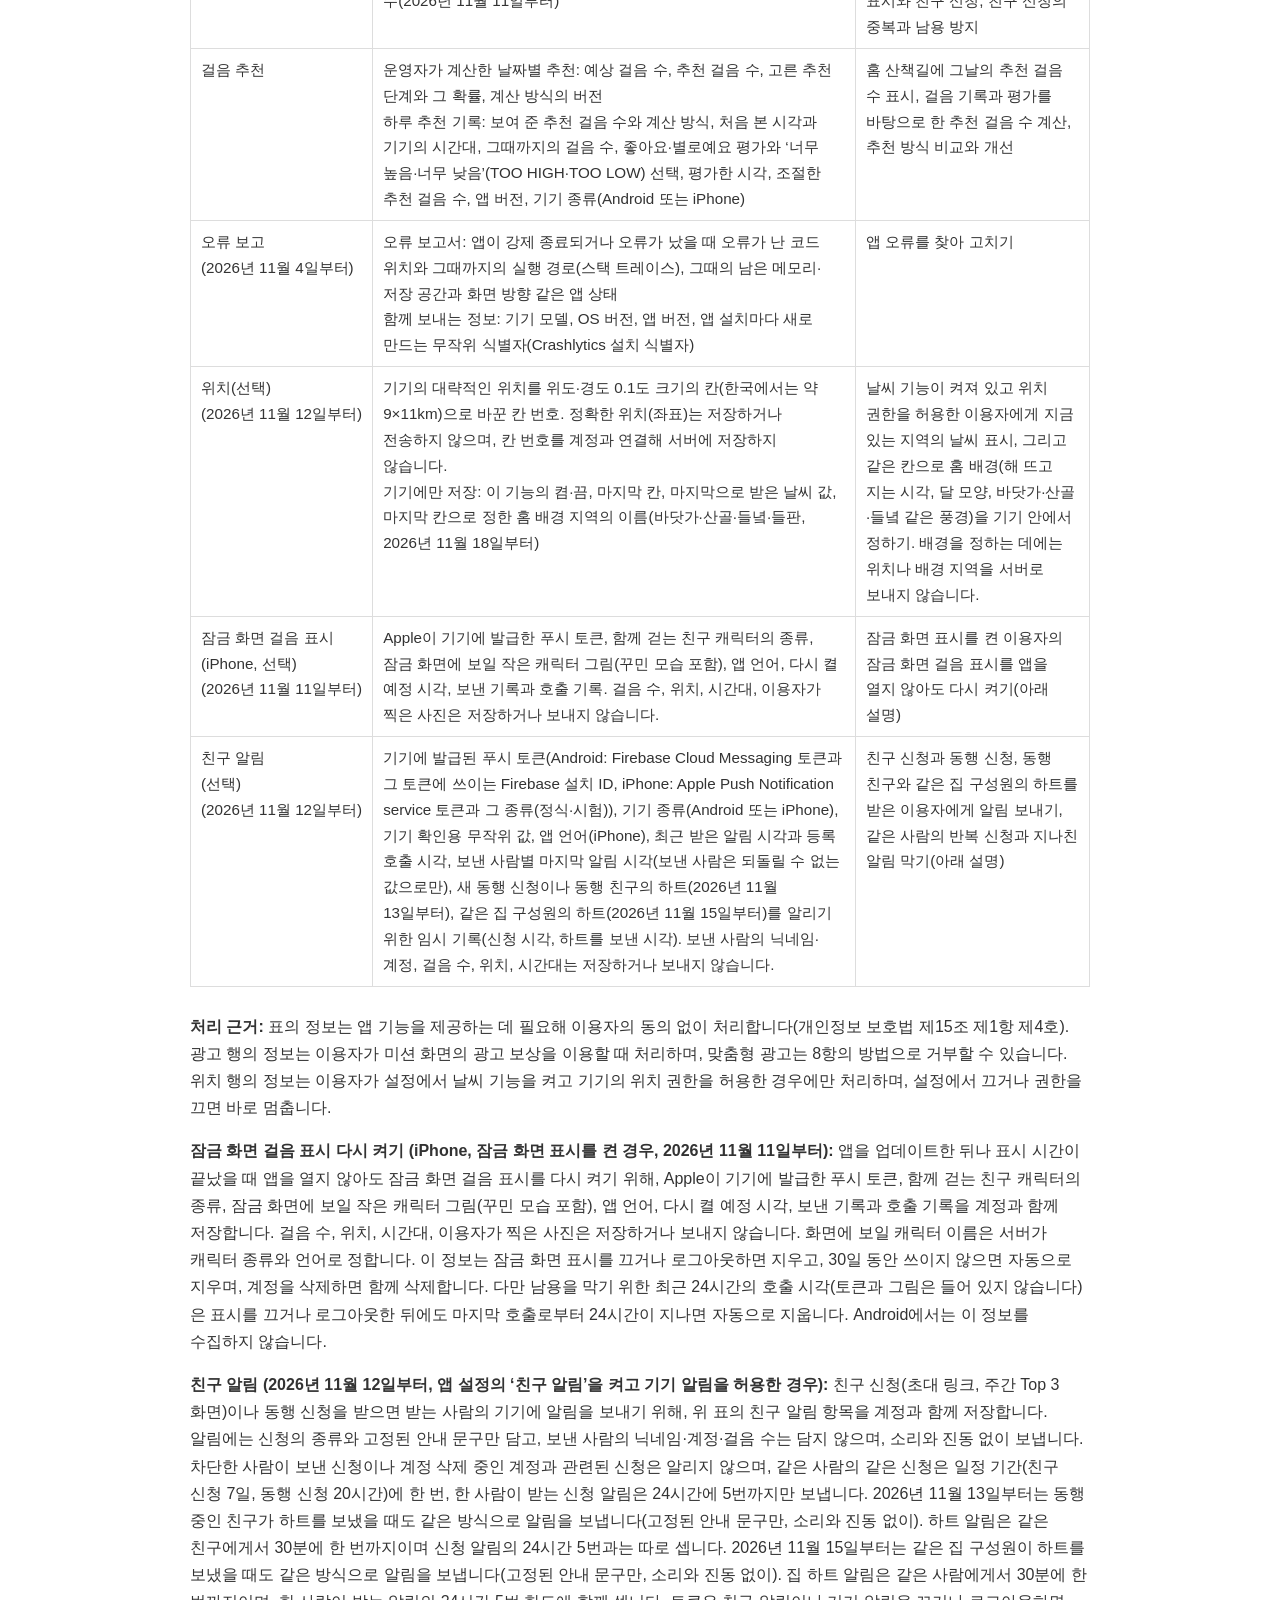
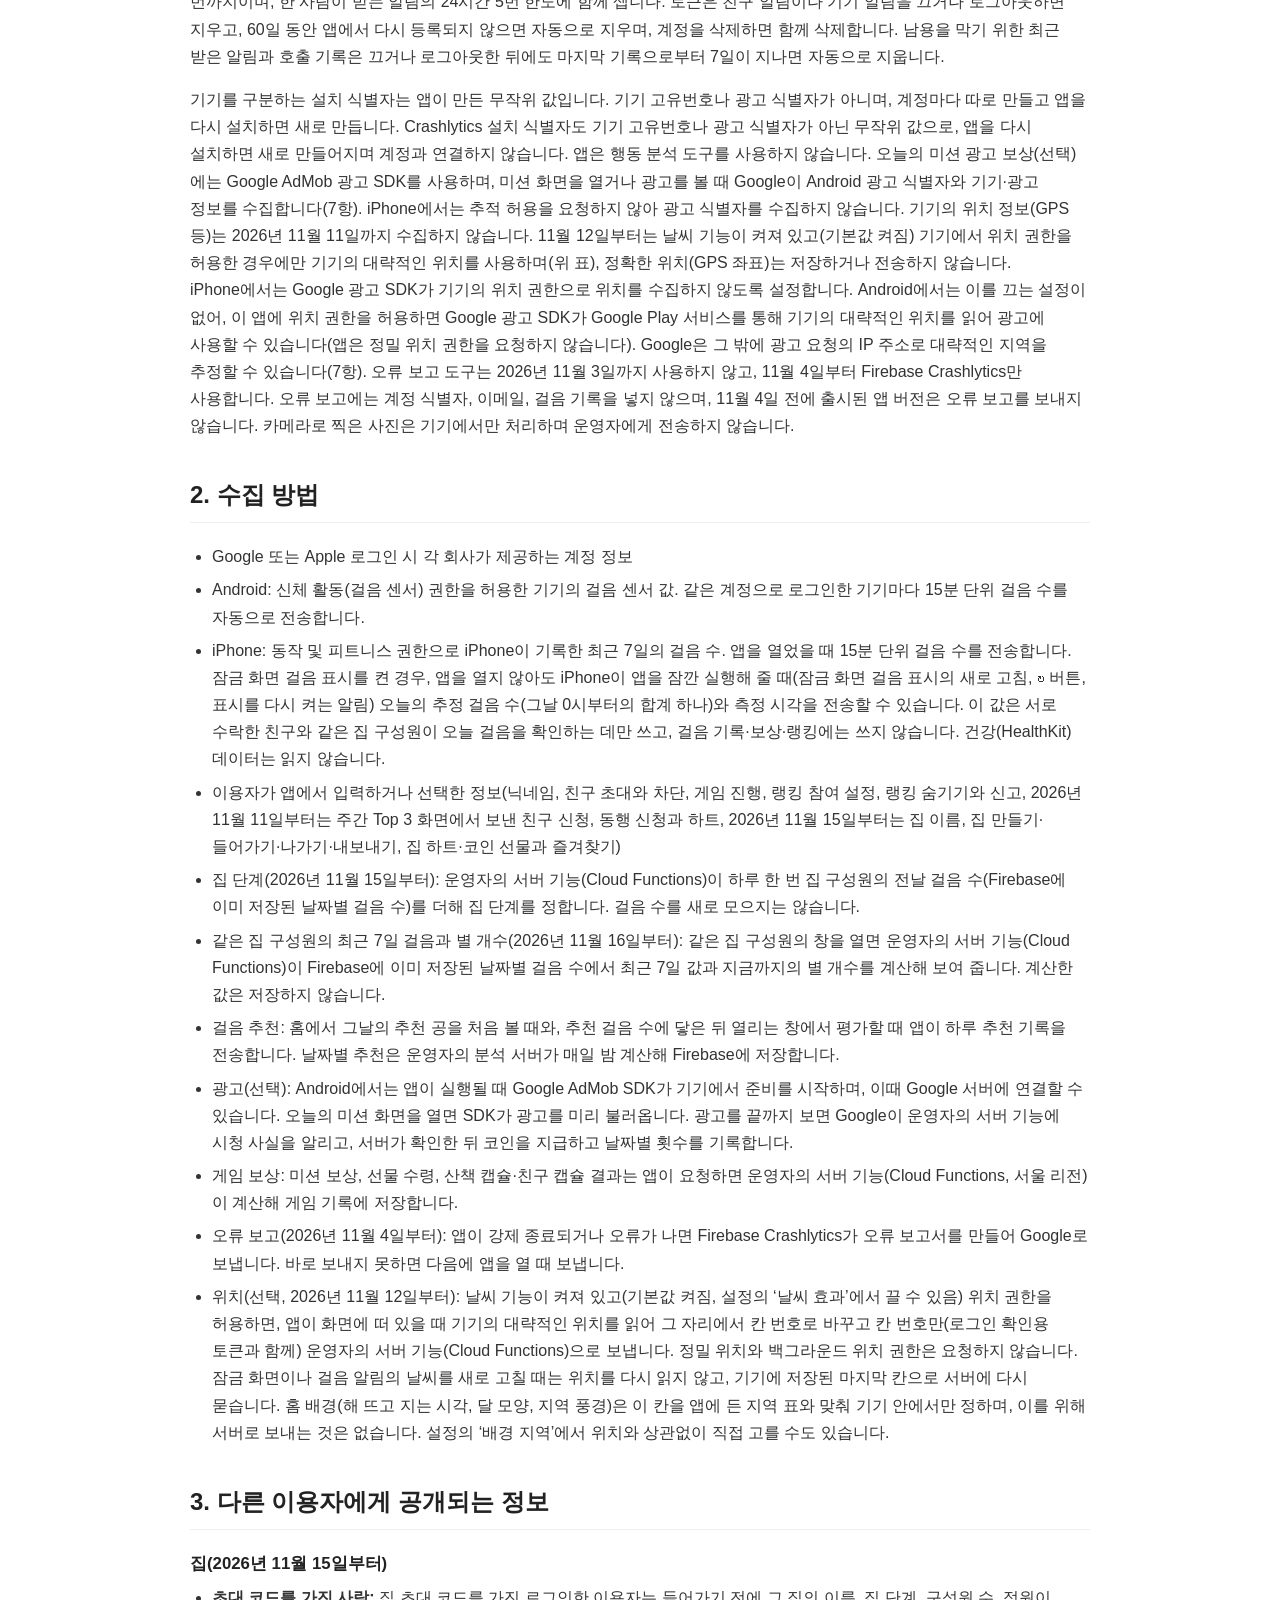
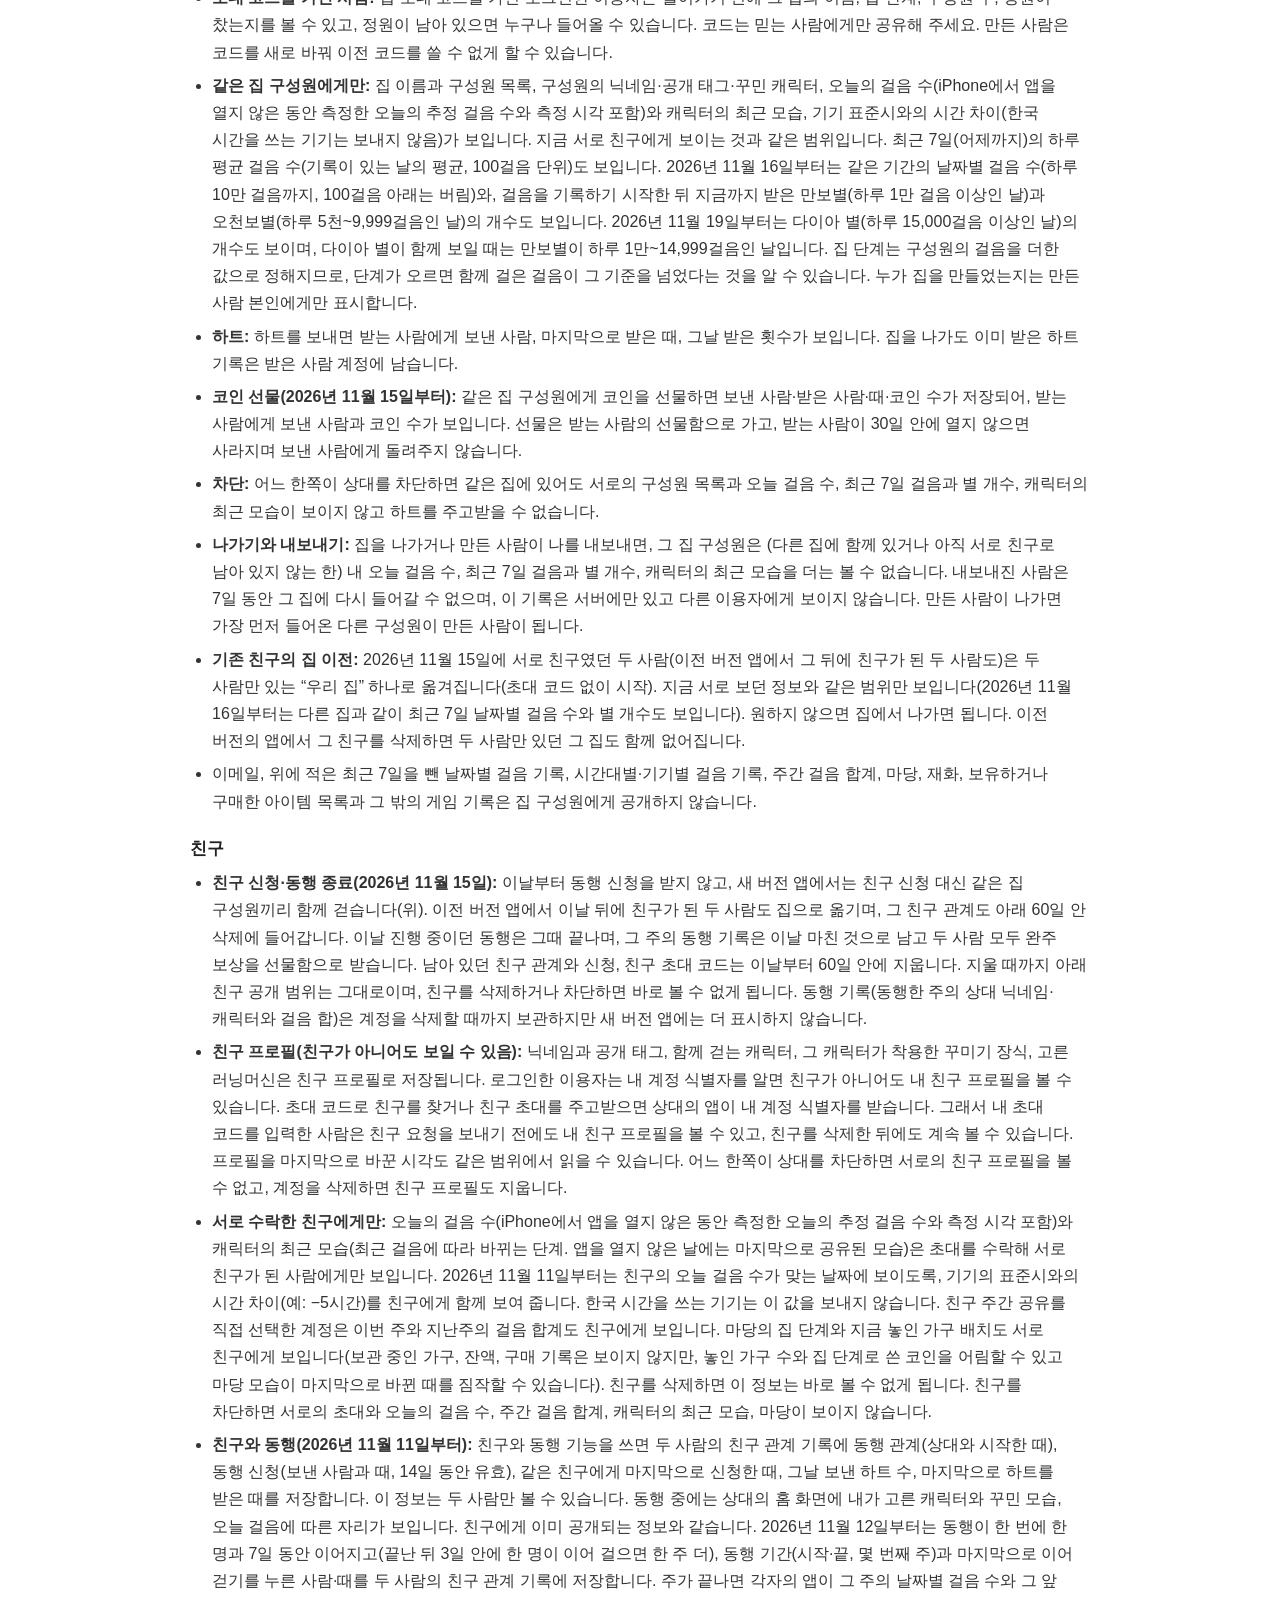
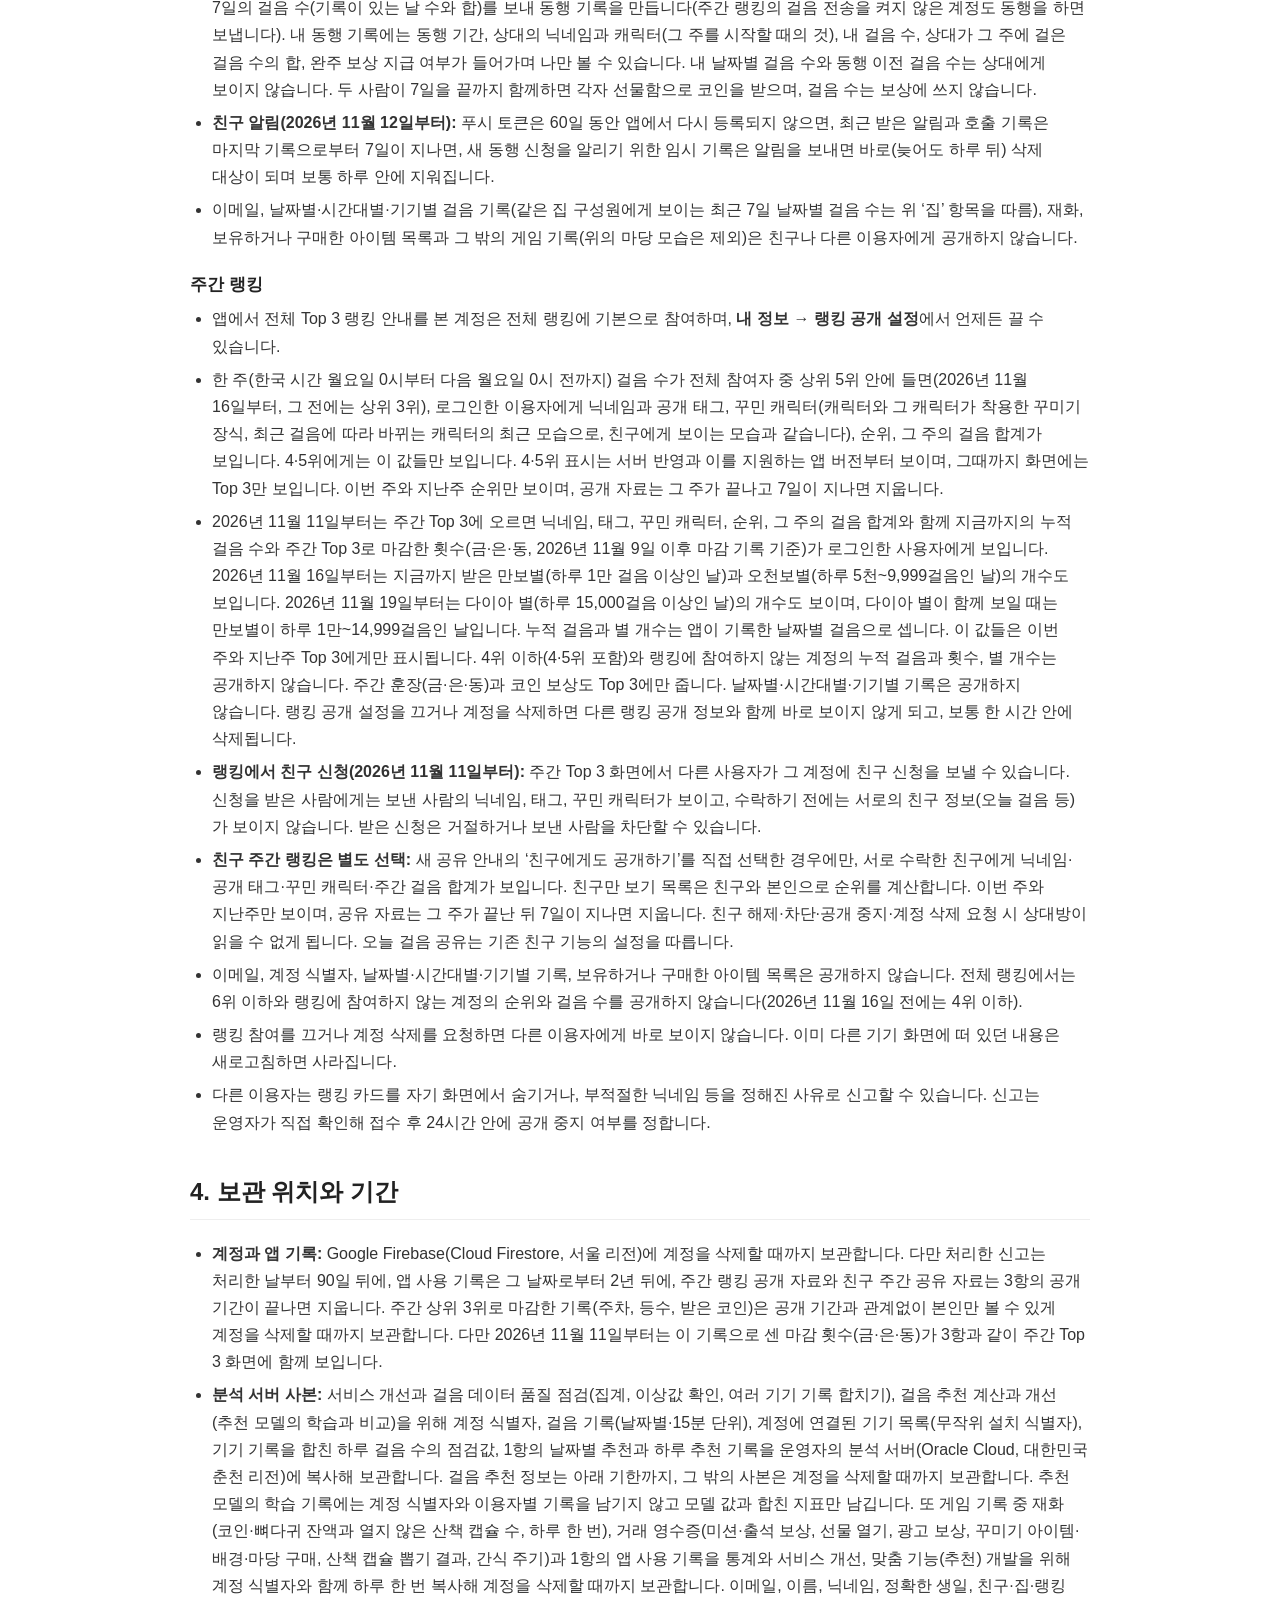
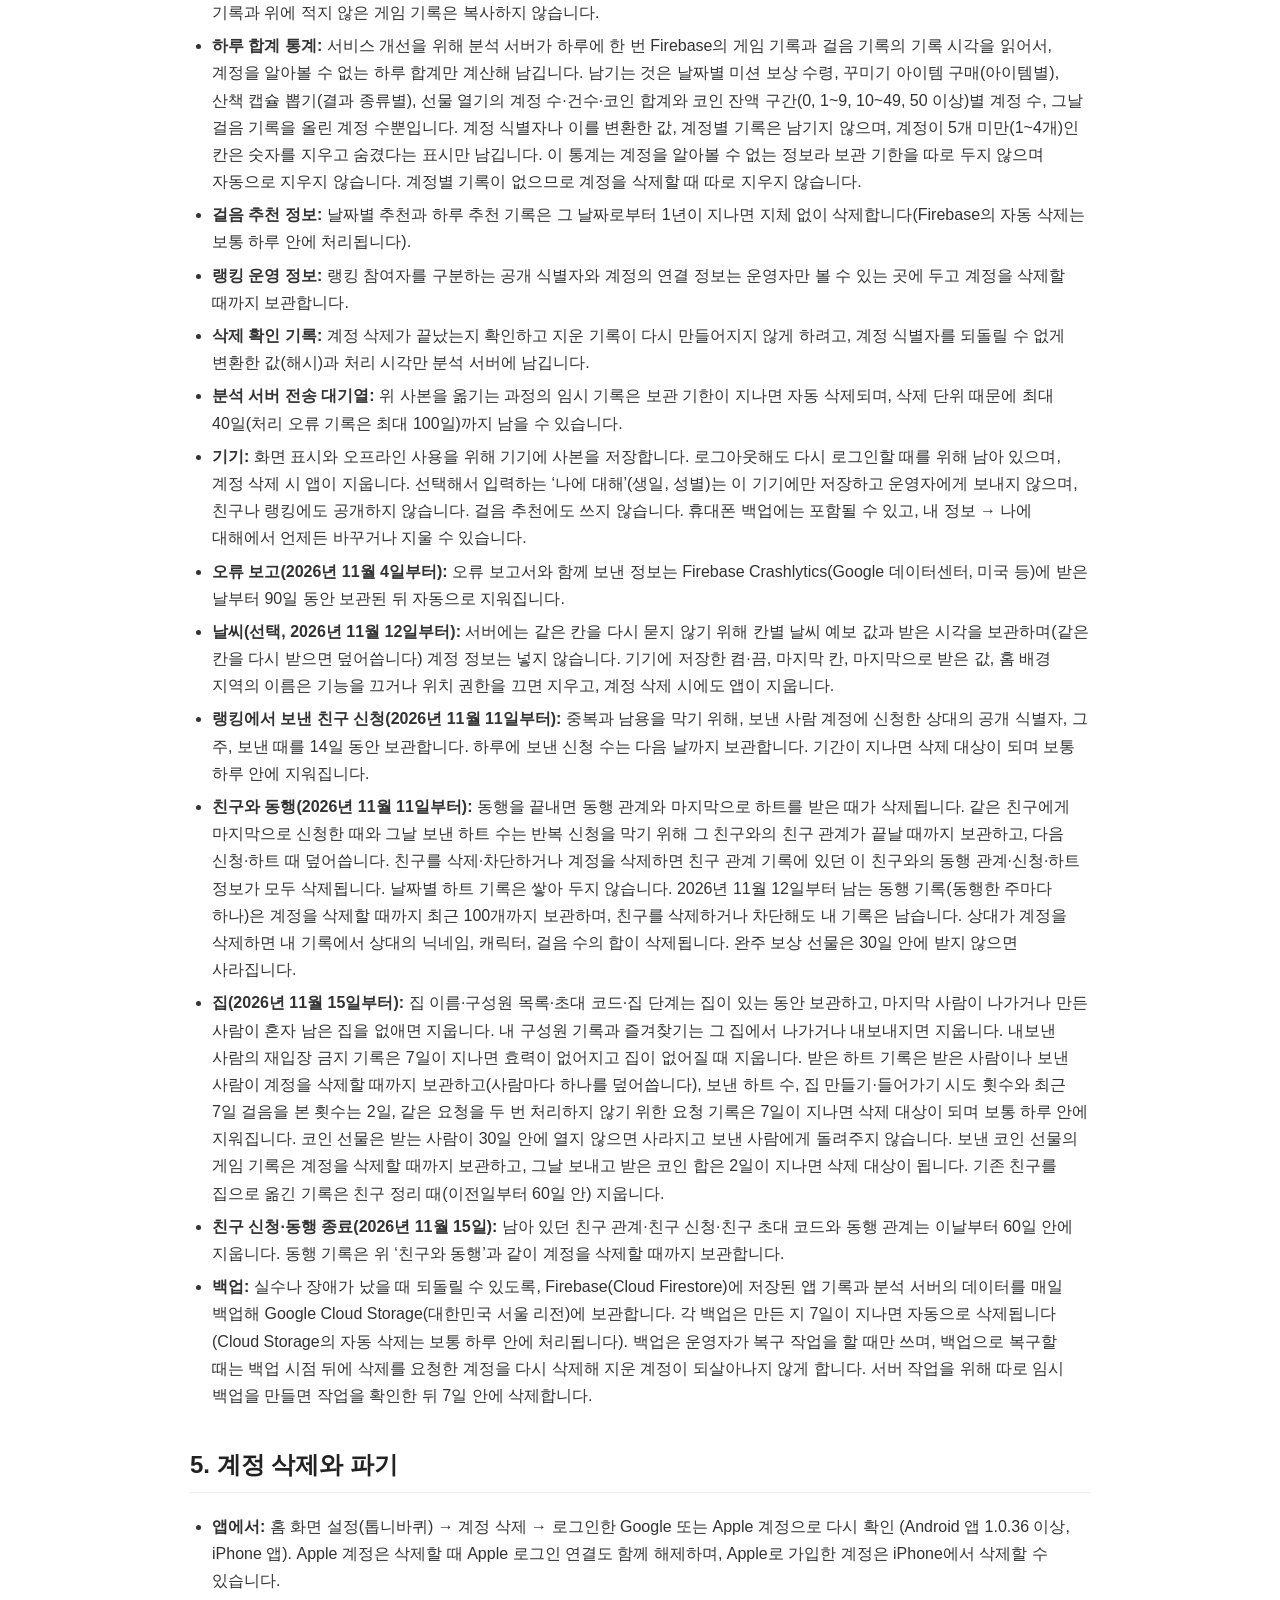
==== commit dc93e426: "Privacy policy: the iPhone wake sends only today's estimated steps for friends and house mates Co-Au" ====
--- a/index.html
+++ b/index.html
@@ -208,7 +208,7 @@
   <ul>
     <li>Google 또는 Apple 로그인 시 각 회사가 제공하는 계정 정보</li>
     <li>Android: 신체 활동(걸음 센서) 권한을 허용한 기기의 걸음 센서 값. 같은 계정으로 로그인한 기기마다 15분 단위 걸음 수를 자동으로 전송합니다.</li>
-    <li>iPhone: 동작 및 피트니스 권한으로 iPhone이 기록한 최근 7일의 걸음 수. 앱을 열었을 때와, 앱을 열지 않아도 iPhone이 앱을 잠깐 실행해 줄 때(잠금 화면 걸음 표시의 새로 고침, ↻ 버튼, 표시를 다시 켜는 알림) 15분 단위 걸음 수를 전송합니다. 건강(HealthKit) 데이터는 읽지 않습니다.</li>
+    <li>iPhone: 동작 및 피트니스 권한으로 iPhone이 기록한 최근 7일의 걸음 수. 앱을 열었을 때 15분 단위 걸음 수를 전송합니다. 잠금 화면 걸음 표시를 켠 경우, 앱을 열지 않아도 iPhone이 앱을 잠깐 실행해 줄 때(잠금 화면 걸음 표시의 새로 고침, ↻ 버튼, 표시를 다시 켜는 알림) 오늘의 추정 걸음 수(그날 0시부터의 합계 하나)와 측정 시각을 전송할 수 있습니다. 이 값은 서로 수락한 친구와 같은 집 구성원이 오늘 걸음을 확인하는 데만 쓰고, 걸음 기록·보상·랭킹에는 쓰지 않습니다. 건강(HealthKit) 데이터는 읽지 않습니다.</li>
     <li>이용자가 앱에서 입력하거나 선택한 정보(닉네임, 친구 초대와 차단, 게임 진행, 랭킹 참여 설정, 랭킹 숨기기와 신고, 2026년 11월 11일부터는 주간 Top 3 화면에서 보낸 친구 신청, 동행 신청과 하트, 2026년 11월 15일부터는 집 이름, 집 만들기·들어가기·나가기·내보내기, 집 하트·코인 선물과 즐겨찾기)</li>
     <li>집 단계(2026년 11월 15일부터): 운영자의 서버 기능(Cloud Functions)이 하루 한 번 집 구성원의 전날 걸음 수(Firebase에 이미 저장된 날짜별 걸음 수)를 더해 집 단계를 정합니다. 걸음 수를 새로 모으지는 않습니다.</li>
     <li>같은 집 구성원의 최근 7일 걸음과 별 개수(2026년 11월 16일부터): 같은 집 구성원의 창을 열면 운영자의 서버 기능(Cloud Functions)이 Firebase에 이미 저장된 날짜별 걸음 수에서 최근 7일 값과 지금까지의 별 개수를 계산해 보여 줍니다. 계산한 값은 저장하지 않습니다.</li>
@@ -223,7 +223,7 @@
   <h3>집(2026년 11월 15일부터)</h3>
   <ul>
     <li><strong>초대 코드를 가진 사람:</strong> 집 초대 코드를 가진 로그인한 이용자는 들어가기 전에 그 집의 이름, 집 단계, 구성원 수, 정원이 찼는지를 볼 수 있고, 정원이 남아 있으면 누구나 들어올 수 있습니다. 코드는 믿는 사람에게만 공유해 주세요. 만든 사람은 코드를 새로 바꿔 이전 코드를 쓸 수 없게 할 수 있습니다.</li>
-    <li><strong>같은 집 구성원에게만:</strong> 집 이름과 구성원 목록, 구성원의 닉네임·공개 태그·꾸민 캐릭터, 오늘의 걸음 수와 캐릭터의 최근 모습, 기기 표준시와의 시간 차이(한국 시간을 쓰는 기기는 보내지 않음)가 보입니다. 지금 서로 친구에게 보이는 것과 같은 범위입니다. 최근 7일(어제까지)의 하루 평균 걸음 수(기록이 있는 날의 평균, 100걸음 단위)도 보입니다. 2026년 11월 16일부터는 같은 기간의 날짜별 걸음 수(하루 10만 걸음까지, 100걸음 아래는 버림)와, 걸음을 기록하기 시작한 뒤 지금까지 받은 만보별(하루 1만 걸음 이상인 날)과 오천보별(하루 5천~9,999걸음인 날)의 개수도 보입니다. 2026년 11월 19일부터는 다이아 별(하루 15,000걸음 이상인 날)의 개수도 보이며, 다이아 별이 함께 보일 때는 만보별이 하루 1만~14,999걸음인 날입니다. 집 단계는 구성원의 걸음을 더한 값으로 정해지므로, 단계가 오르면 함께 걸은 걸음이 그 기준을 넘었다는 것을 알 수 있습니다. 누가 집을 만들었는지는 만든 사람 본인에게만 표시합니다.</li>
+    <li><strong>같은 집 구성원에게만:</strong> 집 이름과 구성원 목록, 구성원의 닉네임·공개 태그·꾸민 캐릭터, 오늘의 걸음 수(iPhone에서 앱을 열지 않은 동안 측정한 오늘의 추정 걸음 수와 측정 시각 포함)와 캐릭터의 최근 모습, 기기 표준시와의 시간 차이(한국 시간을 쓰는 기기는 보내지 않음)가 보입니다. 지금 서로 친구에게 보이는 것과 같은 범위입니다. 최근 7일(어제까지)의 하루 평균 걸음 수(기록이 있는 날의 평균, 100걸음 단위)도 보입니다. 2026년 11월 16일부터는 같은 기간의 날짜별 걸음 수(하루 10만 걸음까지, 100걸음 아래는 버림)와, 걸음을 기록하기 시작한 뒤 지금까지 받은 만보별(하루 1만 걸음 이상인 날)과 오천보별(하루 5천~9,999걸음인 날)의 개수도 보입니다. 2026년 11월 19일부터는 다이아 별(하루 15,000걸음 이상인 날)의 개수도 보이며, 다이아 별이 함께 보일 때는 만보별이 하루 1만~14,999걸음인 날입니다. 집 단계는 구성원의 걸음을 더한 값으로 정해지므로, 단계가 오르면 함께 걸은 걸음이 그 기준을 넘었다는 것을 알 수 있습니다. 누가 집을 만들었는지는 만든 사람 본인에게만 표시합니다.</li>
     <li><strong>하트:</strong> 하트를 보내면 받는 사람에게 보낸 사람, 마지막으로 받은 때, 그날 받은 횟수가 보입니다. 집을 나가도 이미 받은 하트 기록은 받은 사람 계정에 남습니다.</li>
     <li><strong>코인 선물(2026년 11월 15일부터):</strong> 같은 집 구성원에게 코인을 선물하면 보낸 사람·받은 사람·때·코인 수가 저장되어, 받는 사람에게 보낸 사람과 코인 수가 보입니다. 선물은 받는 사람의 선물함으로 가고, 받는 사람이 30일 안에 열지 않으면 사라지며 보낸 사람에게 돌려주지 않습니다.</li>
     <li><strong>차단:</strong> 어느 한쪽이 상대를 차단하면 같은 집에 있어도 서로의 구성원 목록과 오늘 걸음 수, 최근 7일 걸음과 별 개수, 캐릭터의 최근 모습이 보이지 않고 하트를 주고받을 수 없습니다.</li>
@@ -235,7 +235,7 @@
   <ul>
     <li><strong>친구 신청·동행 종료(2026년 11월 15일):</strong> 이날부터 동행 신청을 받지 않고, 새 버전 앱에서는 친구 신청 대신 같은 집 구성원끼리 함께 걷습니다(위). 이전 버전 앱에서 이날 뒤에 친구가 된 두 사람도 집으로 옮기며, 그 친구 관계도 아래 60일 안 삭제에 들어갑니다. 이날 진행 중이던 동행은 그때 끝나며, 그 주의 동행 기록은 이날 마친 것으로 남고 두 사람 모두 완주 보상을 선물함으로 받습니다. 남아 있던 친구 관계와 신청, 친구 초대 코드는 이날부터 60일 안에 지웁니다. 지울 때까지 아래 친구 공개 범위는 그대로이며, 친구를 삭제하거나 차단하면 바로 볼 수 없게 됩니다. 동행 기록(동행한 주의 상대 닉네임·캐릭터와 걸음 합)은 계정을 삭제할 때까지 보관하지만 새 버전 앱에는 더 표시하지 않습니다.</li>
     <li><strong>친구 프로필(친구가 아니어도 보일 수 있음):</strong> 닉네임과 공개 태그, 함께 걷는 캐릭터, 그 캐릭터가 착용한 꾸미기 장식, 고른 러닝머신은 친구 프로필로 저장됩니다. 로그인한 이용자는 내 계정 식별자를 알면 친구가 아니어도 내 친구 프로필을 볼 수 있습니다. 초대 코드로 친구를 찾거나 친구 초대를 주고받으면 상대의 앱이 내 계정 식별자를 받습니다. 그래서 내 초대 코드를 입력한 사람은 친구 요청을 보내기 전에도 내 친구 프로필을 볼 수 있고, 친구를 삭제한 뒤에도 계속 볼 수 있습니다. 프로필을 마지막으로 바꾼 시각도 같은 범위에서 읽을 수 있습니다. 어느 한쪽이 상대를 차단하면 서로의 친구 프로필을 볼 수 없고, 계정을 삭제하면 친구 프로필도 지웁니다.</li>
-    <li><strong>서로 수락한 친구에게만:</strong> 오늘의 걸음 수와 캐릭터의 최근 모습(최근 걸음에 따라 바뀌는 단계. 앱을 열지 않은 날에는 마지막으로 공유된 모습)은 초대를 수락해 서로 친구가 된 사람에게만 보입니다. 2026년 11월 11일부터는 친구의 오늘 걸음 수가 맞는 날짜에 보이도록, 기기의 표준시와의 시간 차이(예: −5시간)를 친구에게 함께 보여 줍니다. 한국 시간을 쓰는 기기는 이 값을 보내지 않습니다. 친구 주간 공유를 직접 선택한 계정은 이번 주와 지난주의 걸음 합계도 친구에게 보입니다. 마당의 집 단계와 지금 놓인 가구 배치도 서로 친구에게 보입니다(보관 중인 가구, 잔액, 구매 기록은 보이지 않지만, 놓인 가구 수와 집 단계로 쓴 코인을 어림할 수 있고 마당 모습이 마지막으로 바뀐 때를 짐작할 수 있습니다). 친구를 삭제하면 이 정보는 바로 볼 수 없게 됩니다. 친구를 차단하면 서로의 초대와 오늘의 걸음 수, 주간 걸음 합계, 캐릭터의 최근 모습, 마당이 보이지 않습니다.</li>
+    <li><strong>서로 수락한 친구에게만:</strong> 오늘의 걸음 수(iPhone에서 앱을 열지 않은 동안 측정한 오늘의 추정 걸음 수와 측정 시각 포함)와 캐릭터의 최근 모습(최근 걸음에 따라 바뀌는 단계. 앱을 열지 않은 날에는 마지막으로 공유된 모습)은 초대를 수락해 서로 친구가 된 사람에게만 보입니다. 2026년 11월 11일부터는 친구의 오늘 걸음 수가 맞는 날짜에 보이도록, 기기의 표준시와의 시간 차이(예: −5시간)를 친구에게 함께 보여 줍니다. 한국 시간을 쓰는 기기는 이 값을 보내지 않습니다. 친구 주간 공유를 직접 선택한 계정은 이번 주와 지난주의 걸음 합계도 친구에게 보입니다. 마당의 집 단계와 지금 놓인 가구 배치도 서로 친구에게 보입니다(보관 중인 가구, 잔액, 구매 기록은 보이지 않지만, 놓인 가구 수와 집 단계로 쓴 코인을 어림할 수 있고 마당 모습이 마지막으로 바뀐 때를 짐작할 수 있습니다). 친구를 삭제하면 이 정보는 바로 볼 수 없게 됩니다. 친구를 차단하면 서로의 초대와 오늘의 걸음 수, 주간 걸음 합계, 캐릭터의 최근 모습, 마당이 보이지 않습니다.</li>
     <li><strong>친구와 동행(2026년 11월 11일부터):</strong> 친구와 동행 기능을 쓰면 두 사람의 친구 관계 기록에 동행 관계(상대와 시작한 때), 동행 신청(보낸 사람과 때, 14일 동안 유효), 같은 친구에게 마지막으로 신청한 때, 그날 보낸 하트 수, 마지막으로 하트를 받은 때를 저장합니다. 이 정보는 두 사람만 볼 수 있습니다. 동행 중에는 상대의 홈 화면에 내가 고른 캐릭터와 꾸민 모습, 오늘 걸음에 따른 자리가 보입니다. 친구에게 이미 공개되는 정보와 같습니다. 2026년 11월 12일부터는 동행이 한 번에 한 명과 7일 동안 이어지고(끝난 뒤 3일 안에 한 명이 이어 걸으면 한 주 더), 동행 기간(시작·끝, 몇 번째 주)과 마지막으로 이어 걷기를 누른 사람·때를 두 사람의 친구 관계 기록에 저장합니다. 주가 끝나면 각자의 앱이 그 주의 날짜별 걸음 수와 그 앞 7일의 걸음 수(기록이 있는 날 수와 합)를 보내 동행 기록을 만듭니다(주간 랭킹의 걸음 전송을 켜지 않은 계정도 동행을 하면 보냅니다). 내 동행 기록에는 동행 기간, 상대의 닉네임과 캐릭터(그 주를 시작할 때의 것), 내 걸음 수, 상대가 그 주에 걸은 걸음 수의 합, 완주 보상 지급 여부가 들어가며 나만 볼 수 있습니다. 내 날짜별 걸음 수와 동행 이전 걸음 수는 상대에게 보이지 않습니다. 두 사람이 7일을 끝까지 함께하면 각자 선물함으로 코인을 받으며, 걸음 수는 보상에 쓰지 않습니다.</li>
     <li><strong>친구 알림(2026년 11월 12일부터):</strong> 푸시 토큰은 60일 동안 앱에서 다시 등록되지 않으면, 최근 받은 알림과 호출 기록은 마지막 기록으로부터 7일이 지나면, 새 동행 신청을 알리기 위한 임시 기록은 알림을 보내면 바로(늦어도 하루 뒤) 삭제 대상이 되며 보통 하루 안에 지워집니다.</li>
     <li>이메일, 날짜별·시간대별·기기별 걸음 기록(같은 집 구성원에게 보이는 최근 7일 날짜별 걸음 수는 위 ‘집’ 항목을 따름), 재화, 보유하거나 구매한 아이템 목록과 그 밖의 게임 기록(위의 마당 모습은 제외)은 친구나 다른 이용자에게 공개하지 않습니다.</li>
@@ -376,7 +376,7 @@
   <h2>13. 방침 변경</h2>
   <p>이 방침이 바뀌면 이 페이지에 바뀐 내용과 시행일을 적어 알립니다.</p>
   <ul>
-    <li>2026년 11월 19일: iPhone 앱 2.3.21부터, 앱을 열지 않아도 iPhone이 앱을 잠깐 실행해 줄 때(잠금 화면 걸음 표시의 새로 고침, ↻ 버튼, 표시를 다시 켜는 알림) 걸음 수를 전송한다는 것을 2항에 적었습니다. 보내는 정보와 저장하는 곳은 앱을 열었을 때와 같고, 새로 모으는 정보는 없습니다.</li>
+    <li>2026년 11월 19일: iPhone 앱 2.3.21부터, 잠금 화면 걸음 표시를 켠 경우 앱을 열지 않아도 iPhone이 앱을 잠깐 실행해 줄 때 오늘의 추정 걸음 수와 측정 시각을 전송할 수 있다는 것을 2항에 적었습니다. 이 값은 서로 수락한 친구와 같은 집 구성원에게만 보이고(3항), 그날 자정이나 측정 뒤 6시간이 지나면 보이지 않습니다. 앱을 열었을 때 보내는 15분 단위 걸음 기록, 보상과 랭킹은 그대로입니다.</li>
     <li>2026년 11월 19일: 하루 15,000걸음 이상인 날을 다이아 별로 따로 세어, 같은 집 구성원과 주간 Top 3에 그 개수를 보여 줍니다. 다이아 별이 함께 보일 때는 만보별이 하루 1만~14,999걸음인 날입니다(1·3항). 이미 저장된 날짜별 걸음 수에서 계산하며 새로 저장하는 정보는 없습니다.</li>
     <li>2026년 11월 18일: 날씨 기능이 이미 쓰는 대략적인 위치(칸 번호)로 홈 배경(해 뜨고 지는 시각, 달 모양, 바닷가·산골·들녘 같은 풍경)을 기기 안에서 정한다는 것을 1·4항에 적었습니다. 배경을 정하려고 새로 모으거나 서버로 보내는 정보는 없고, 기기에는 배경 지역의 이름만 남습니다.</li>
     <li>2026년 11월 16일: 주간 랭킹의 공개 대상을 상위 3위에서 상위 5위로 넓혔습니다(1·3항). 4·5위에게는 순위, 닉네임, 공개 태그, 꾸민 캐릭터, 그 주의 걸음 합계만 보이고, 누적 걸음·마감 횟수·별 개수·랭킹에서 친구 신청과 주간 훈장·코인 보상은 Top 3 그대로입니다. 4·5위 표시는 서버 반영과 이를 지원하는 앱 버전부터 보입니다. 새로 모으는 정보는 없습니다.</li>
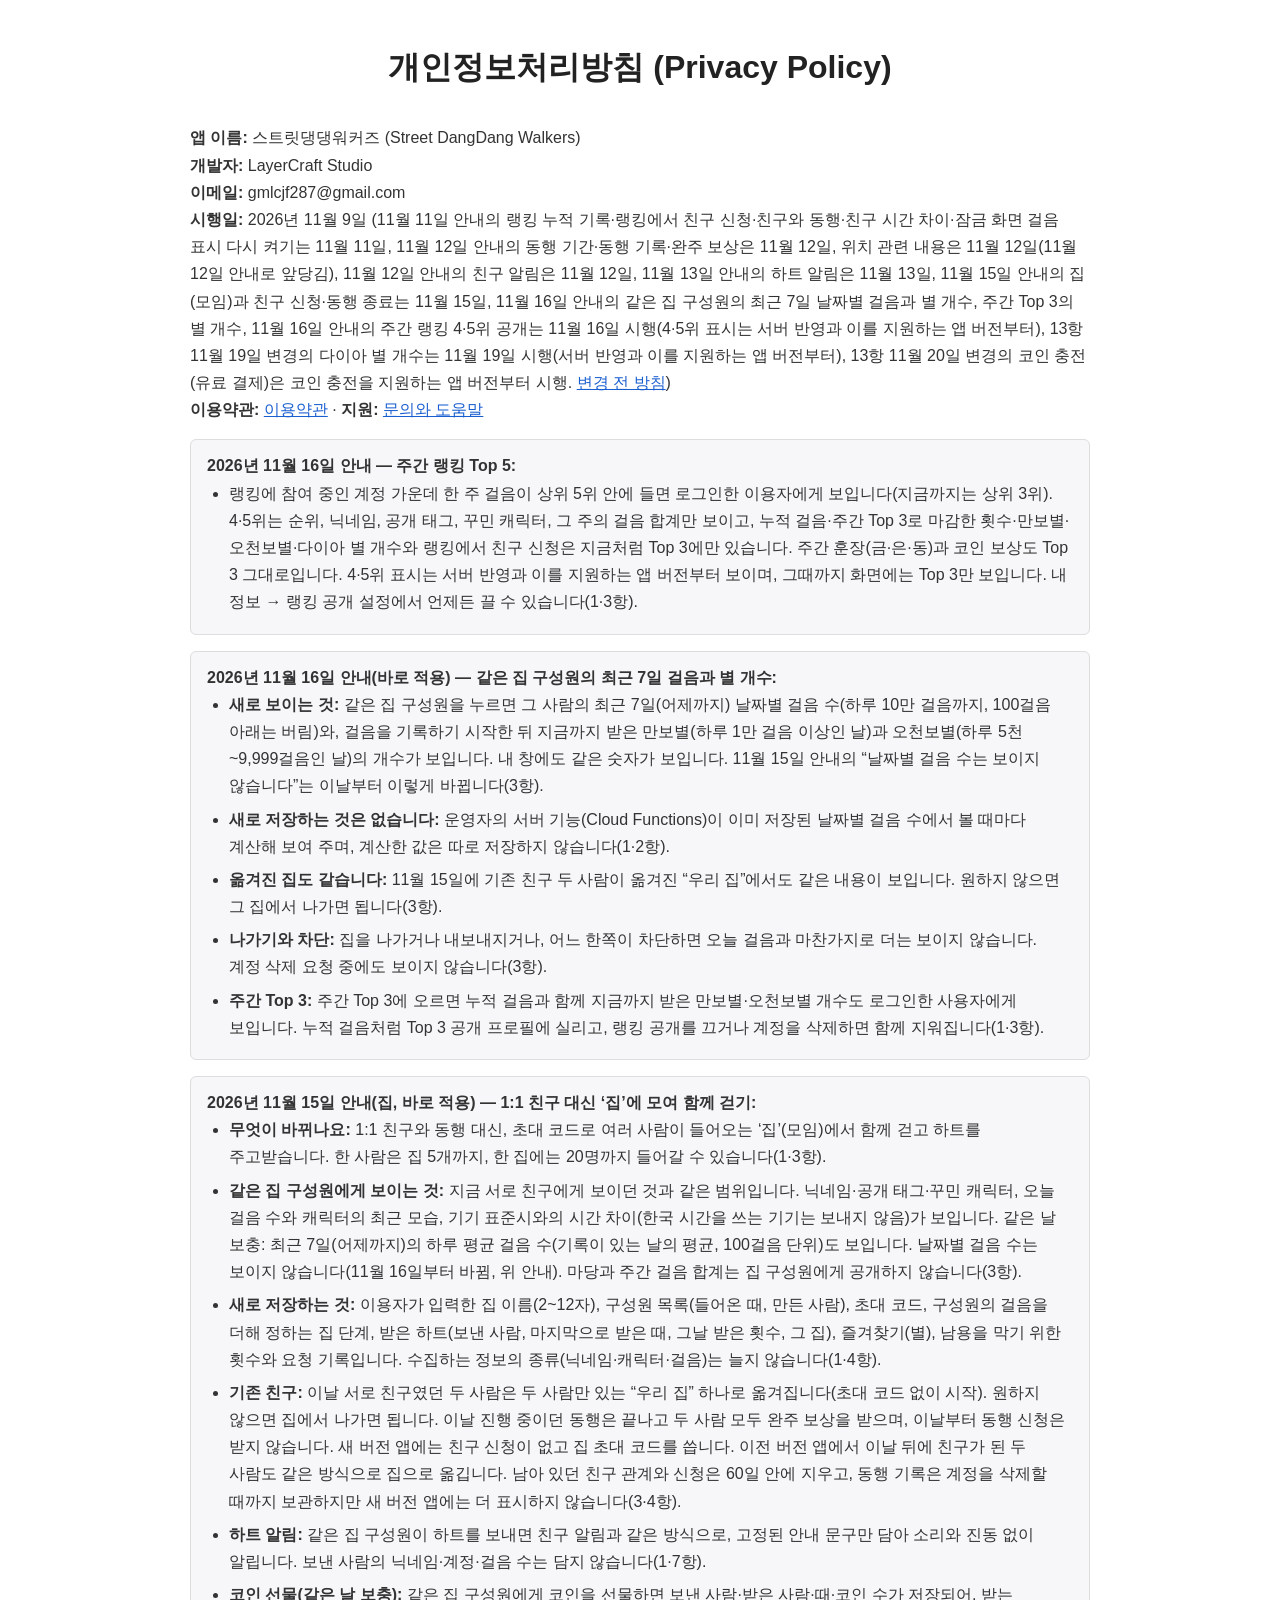
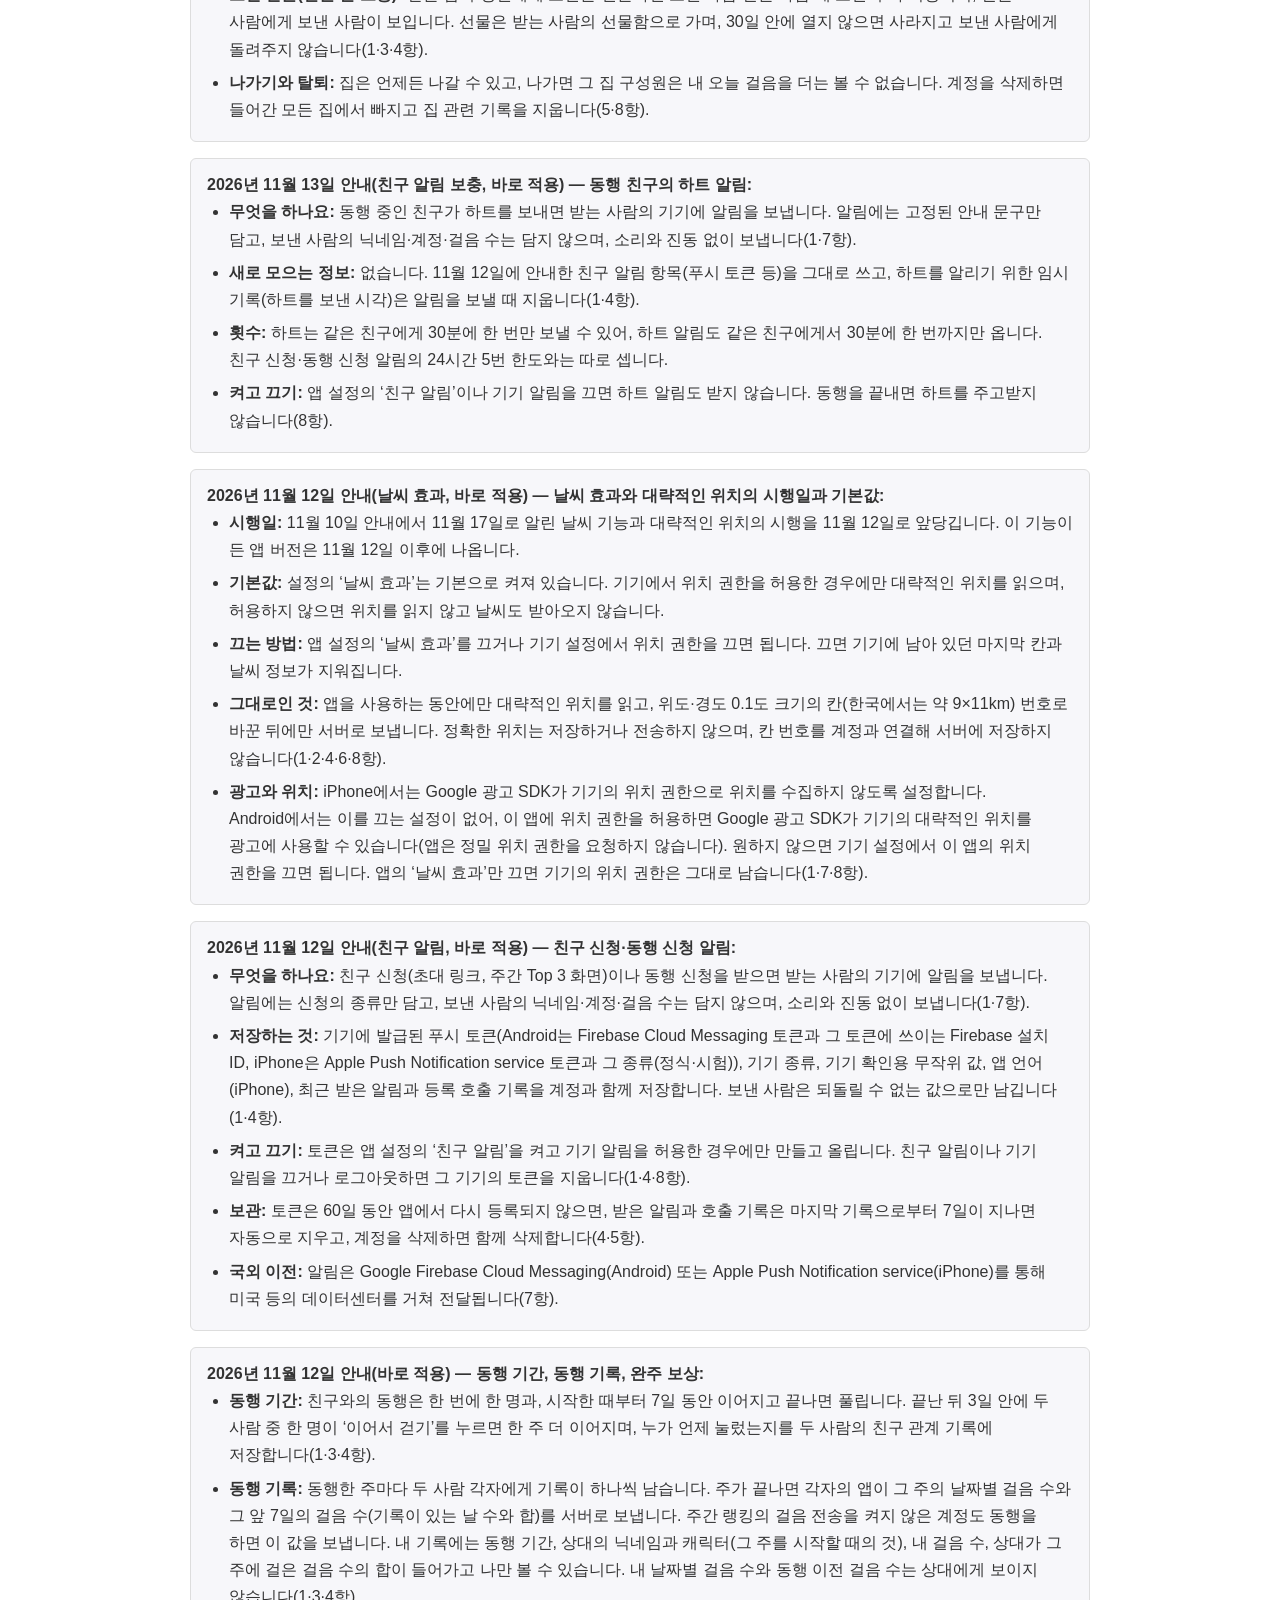
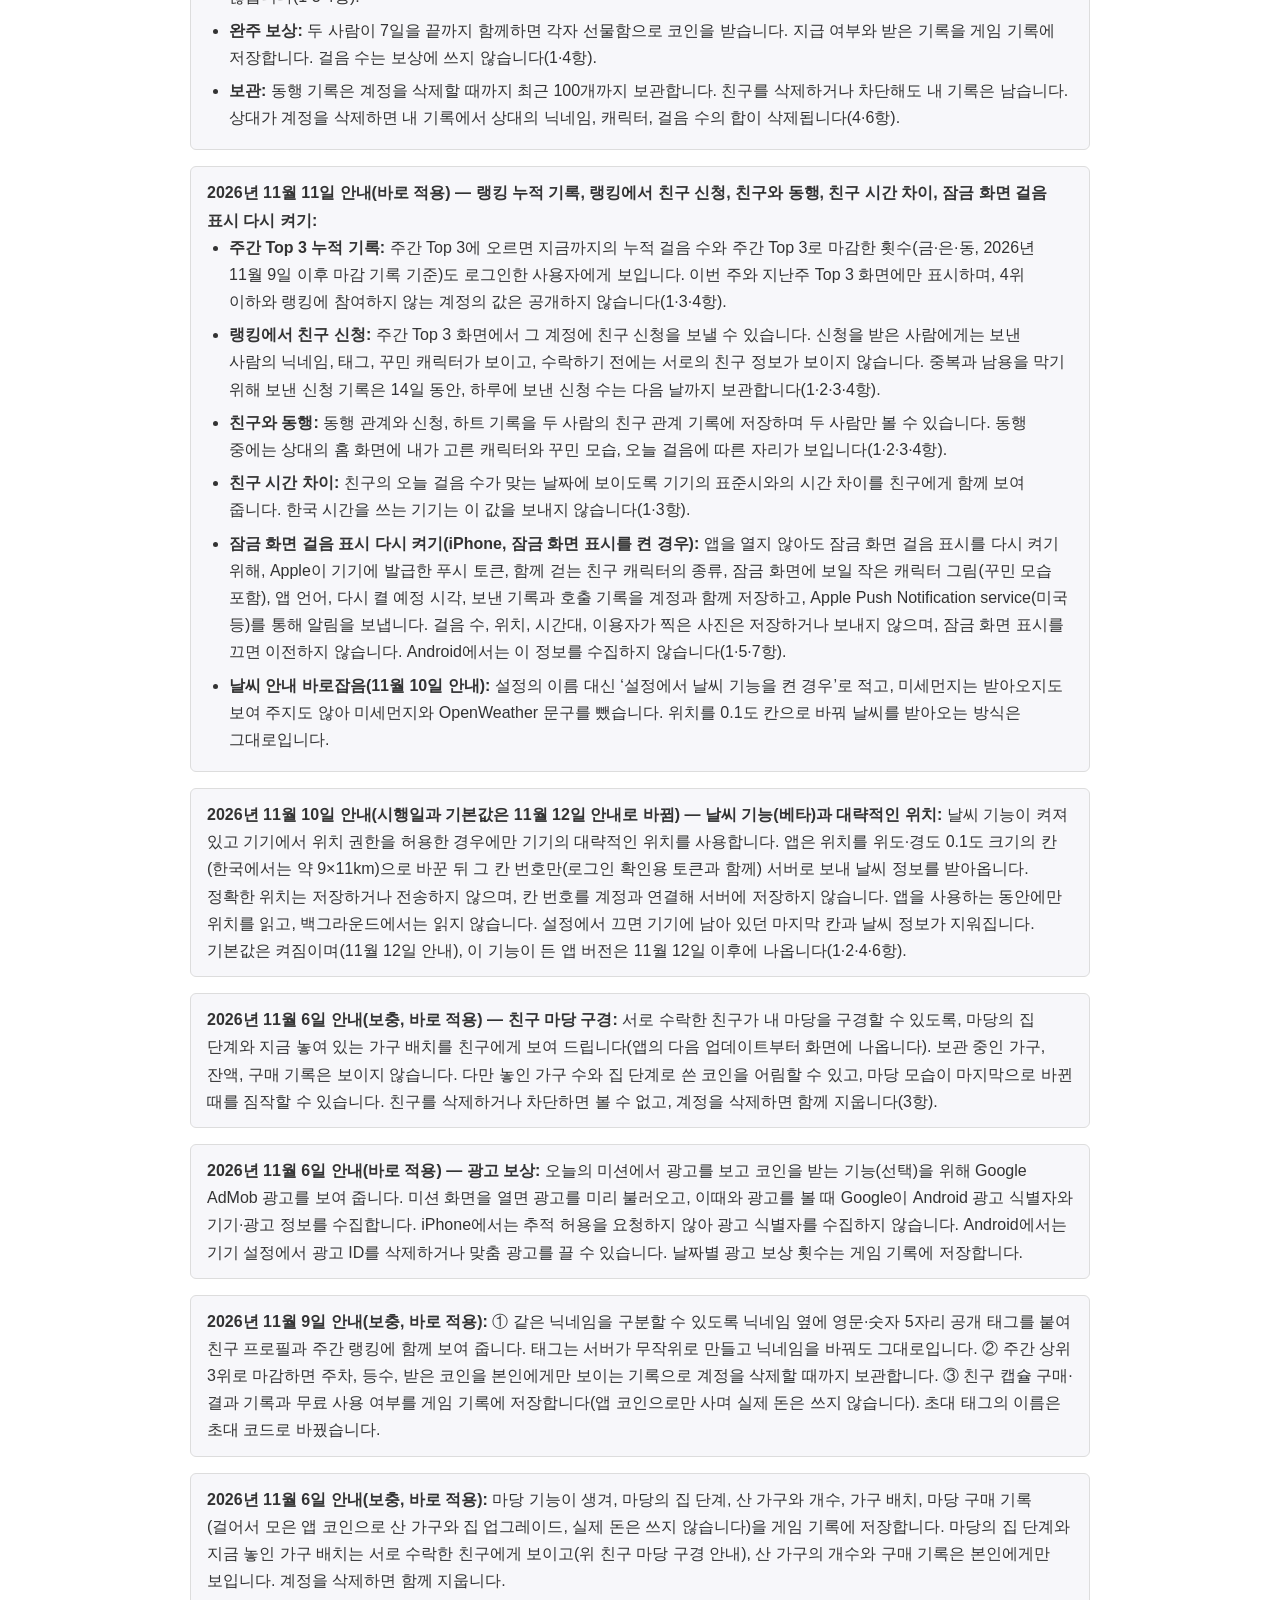
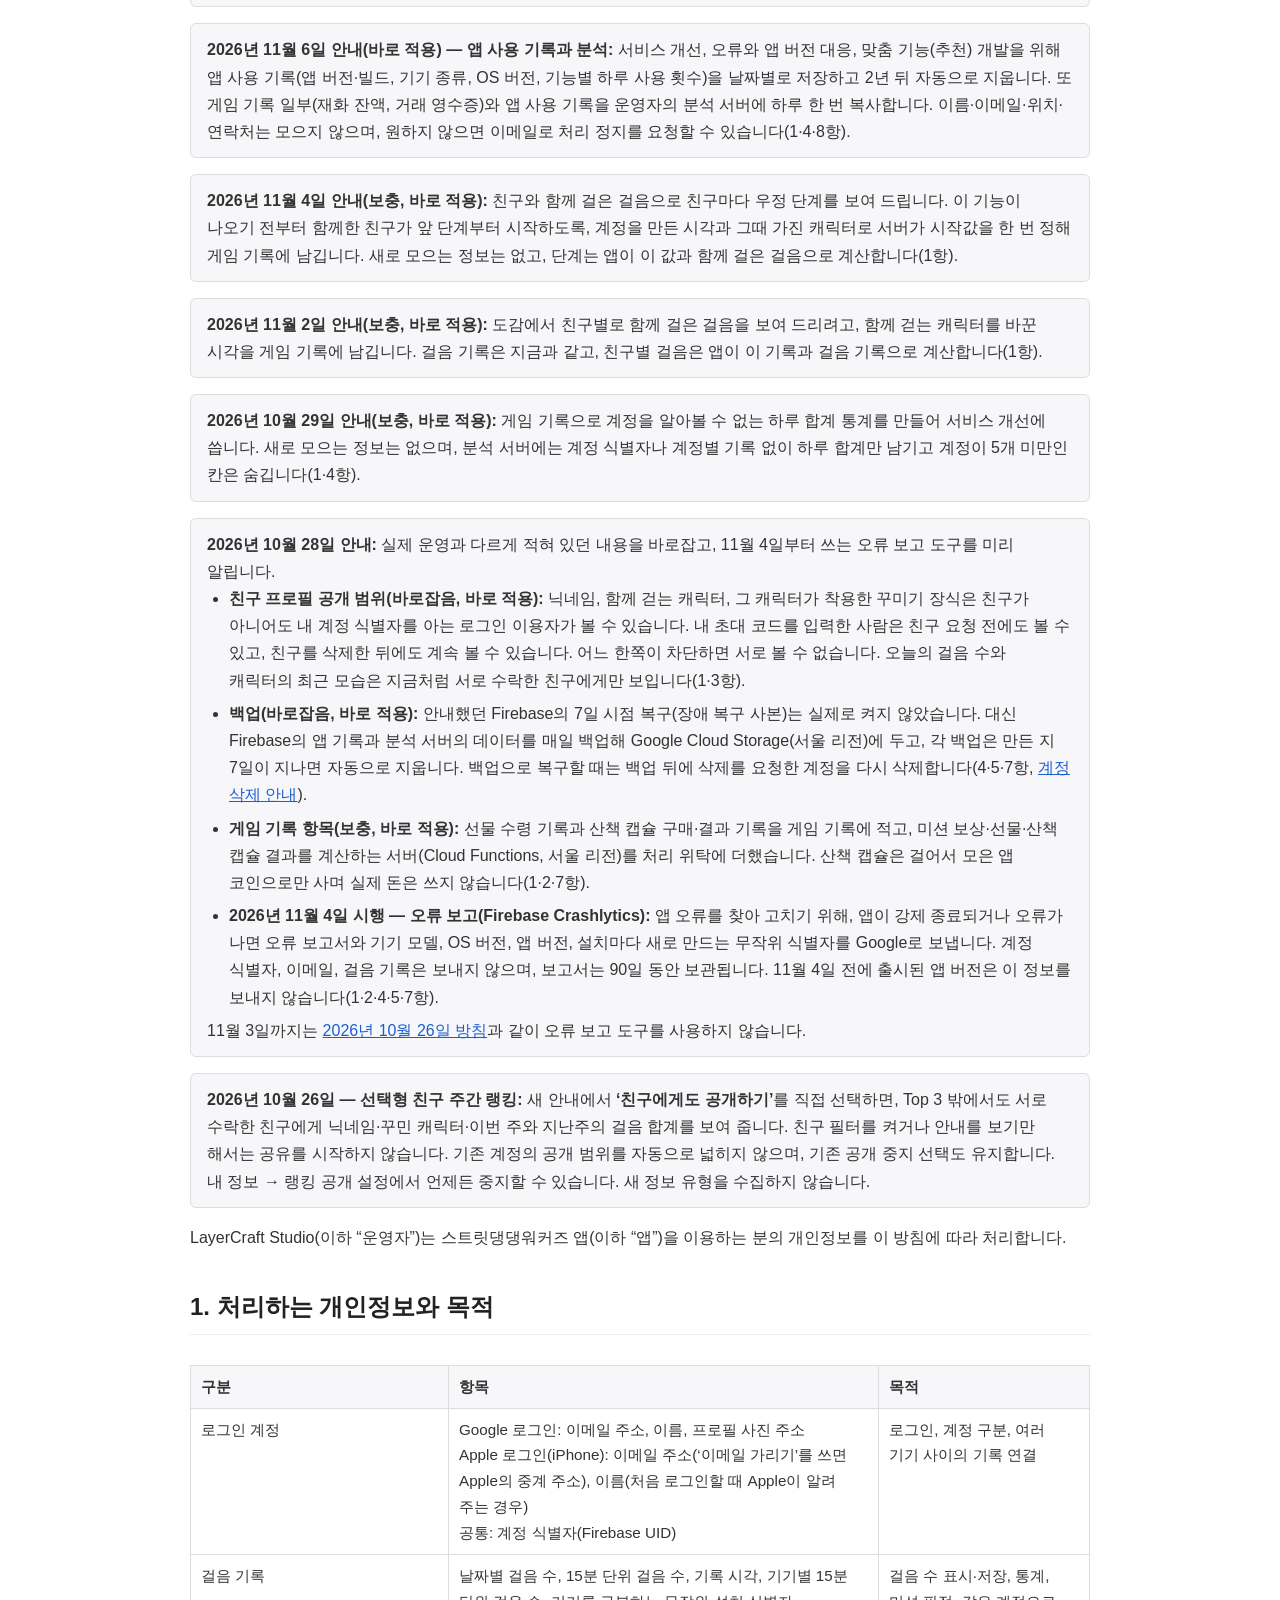
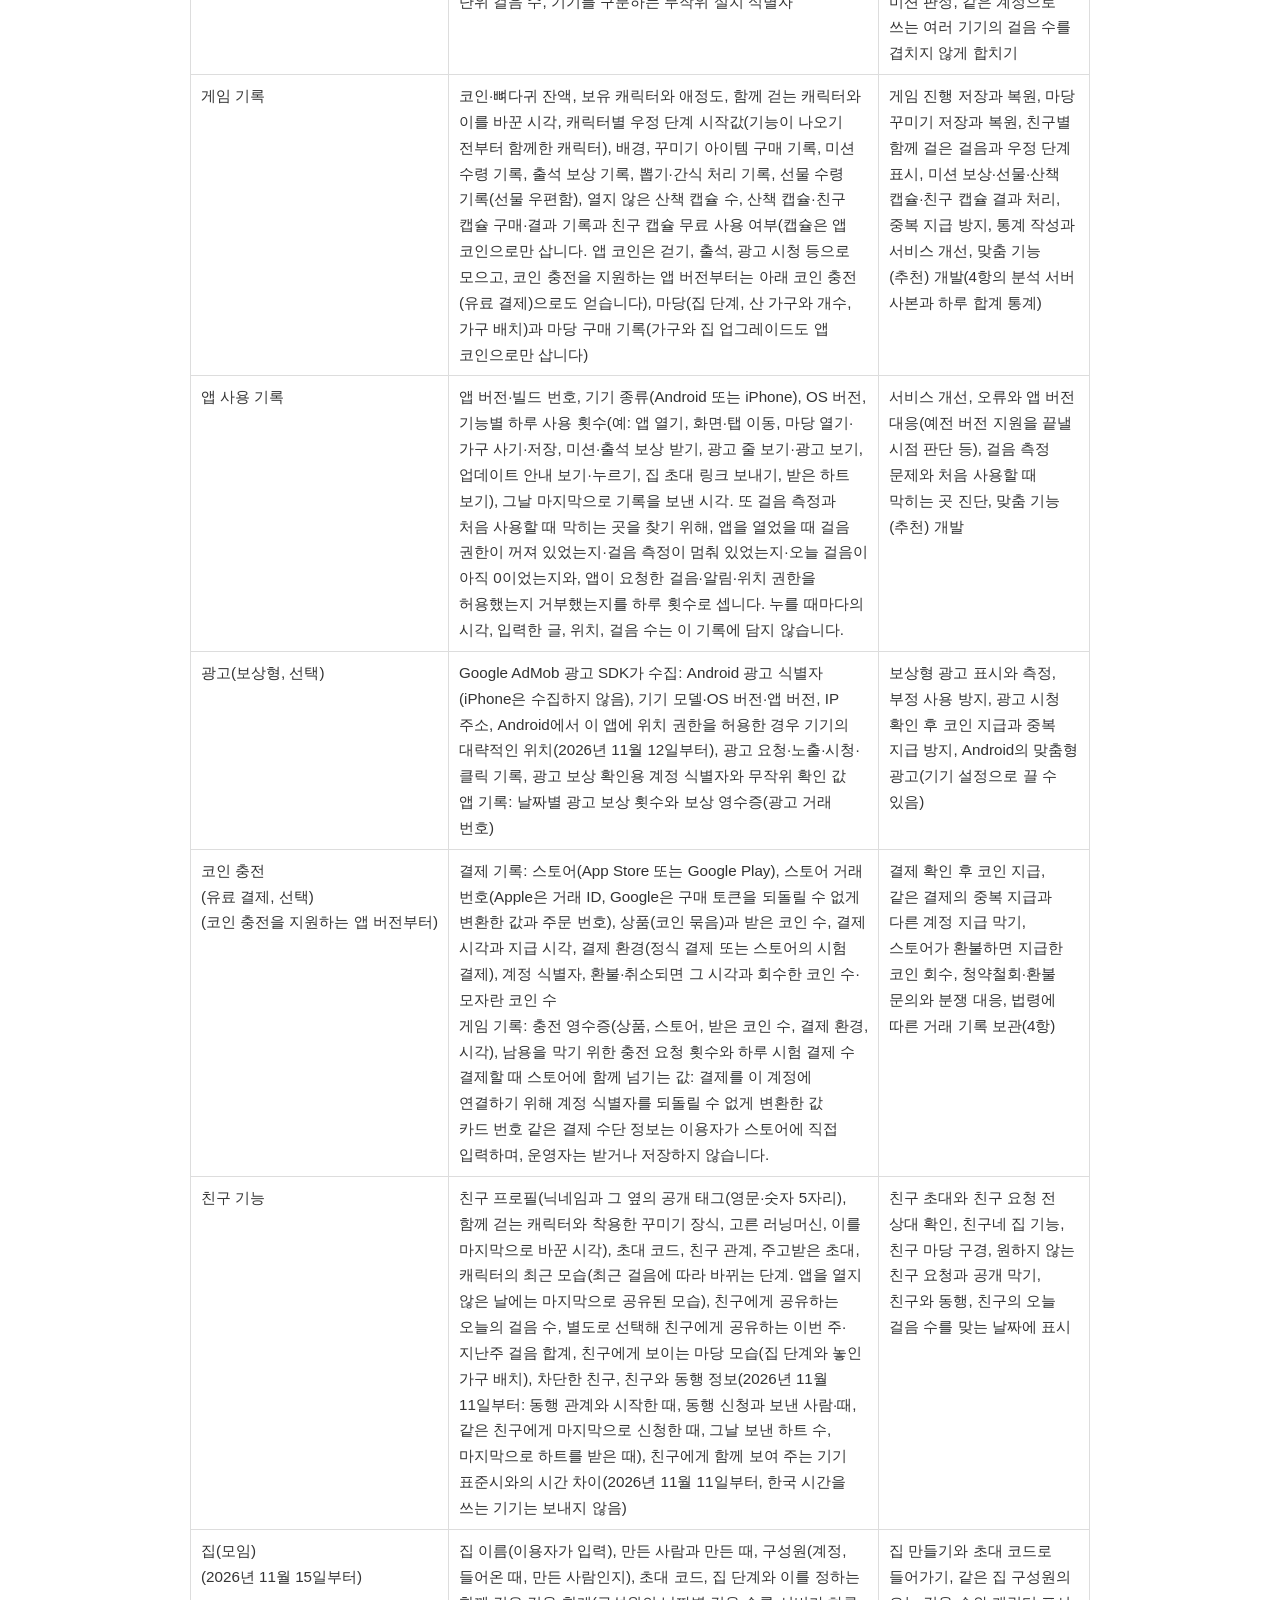
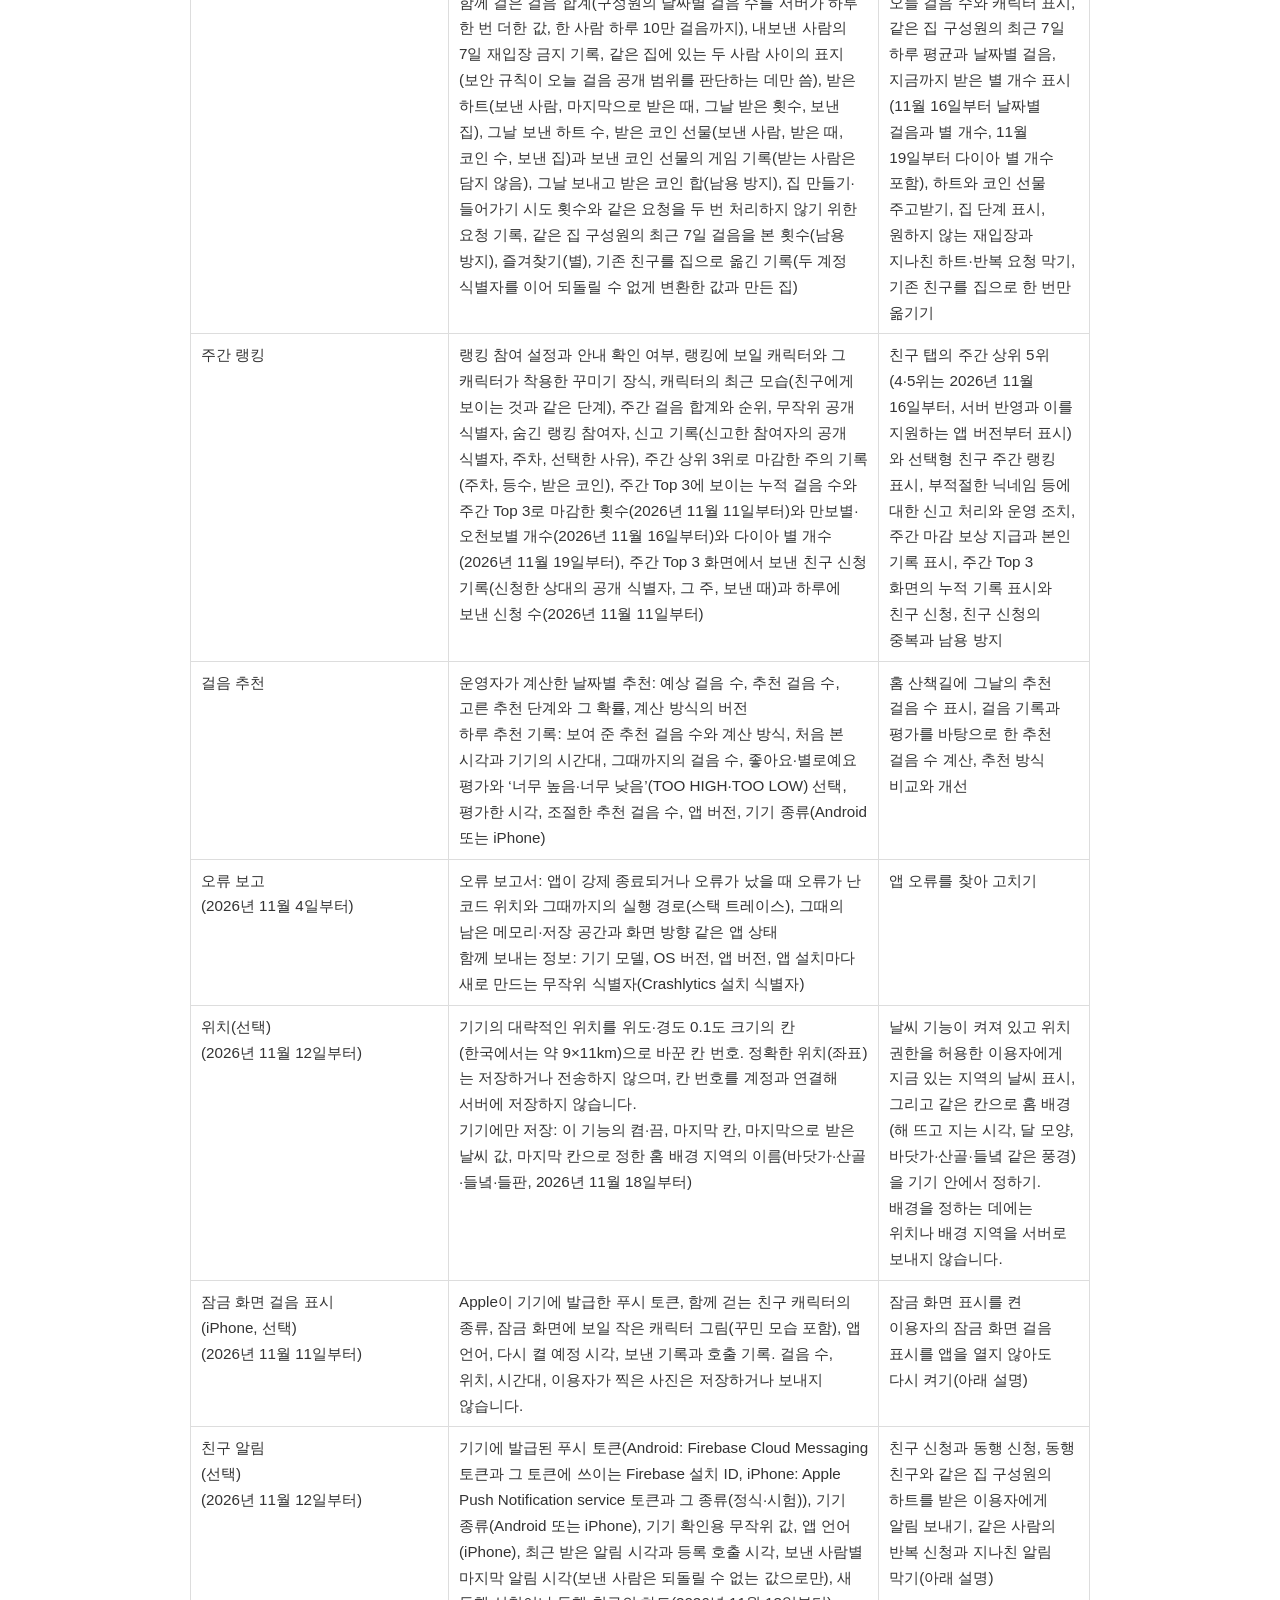
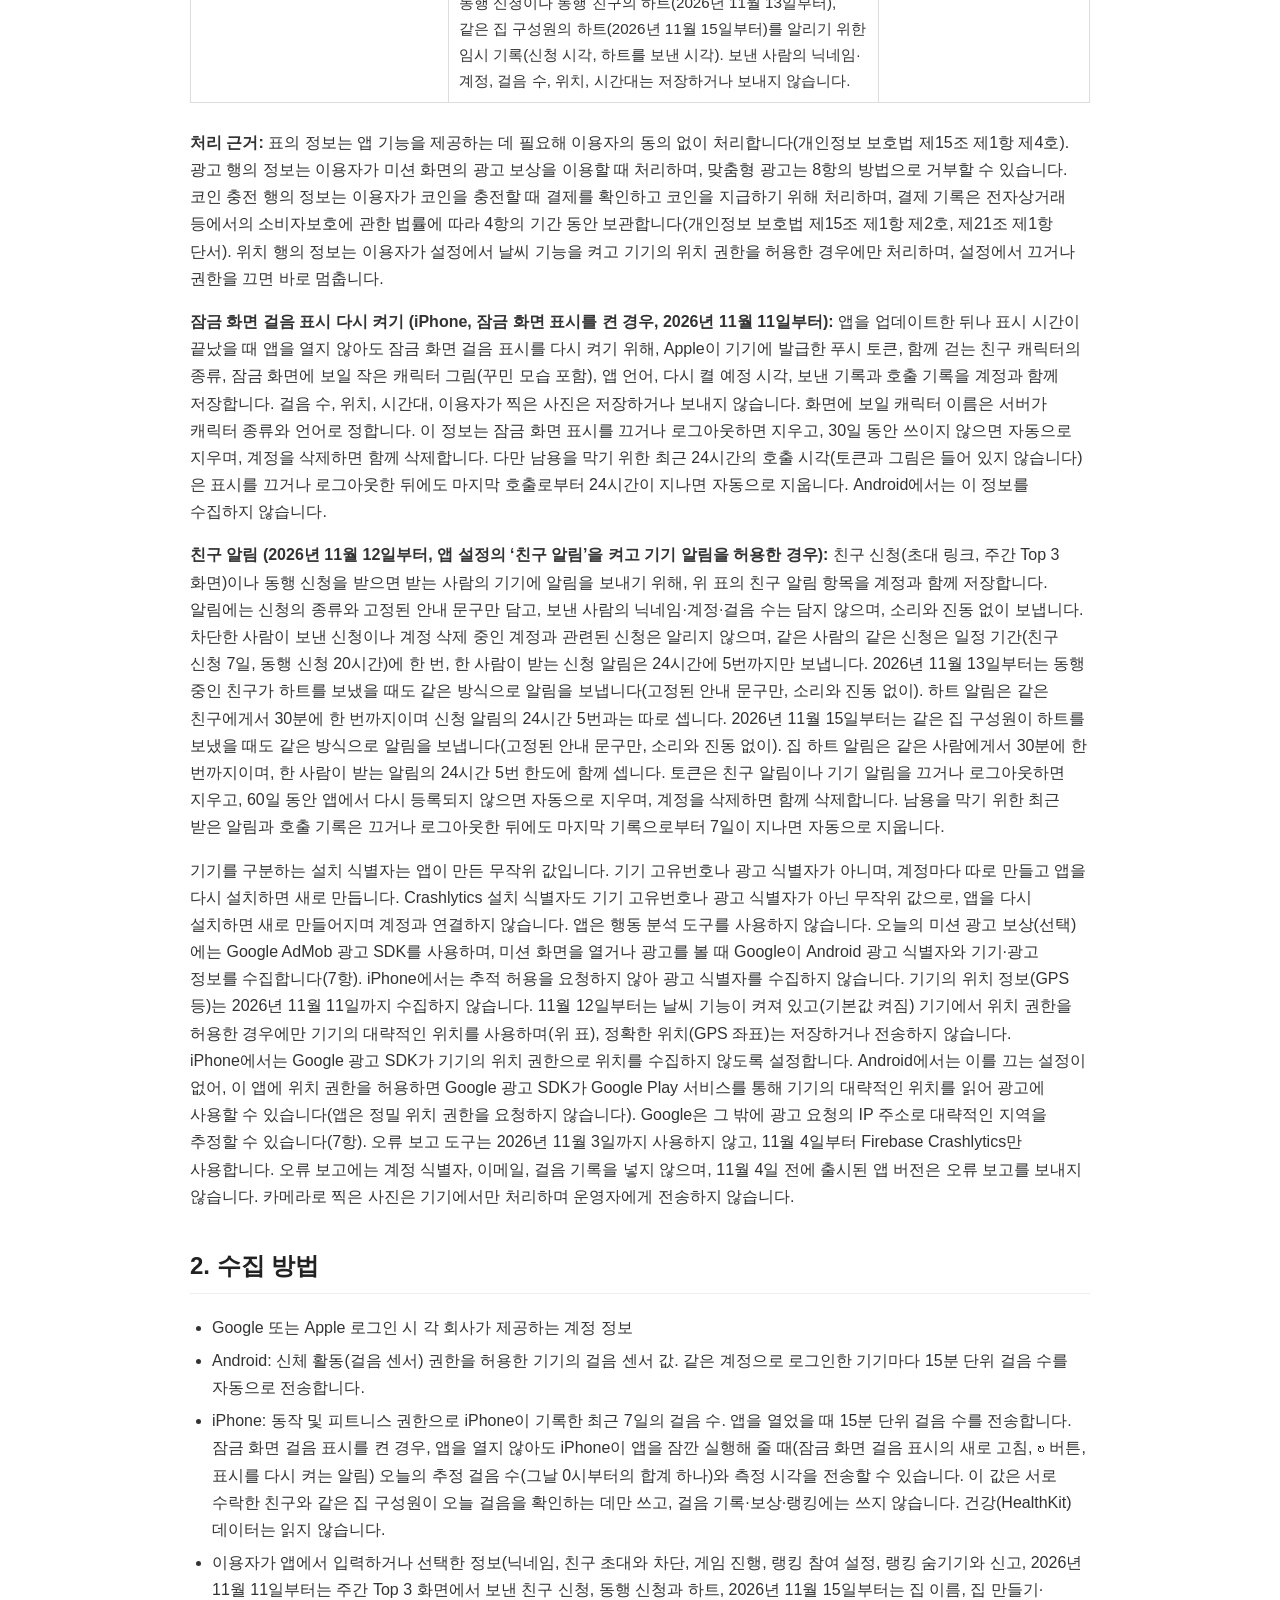
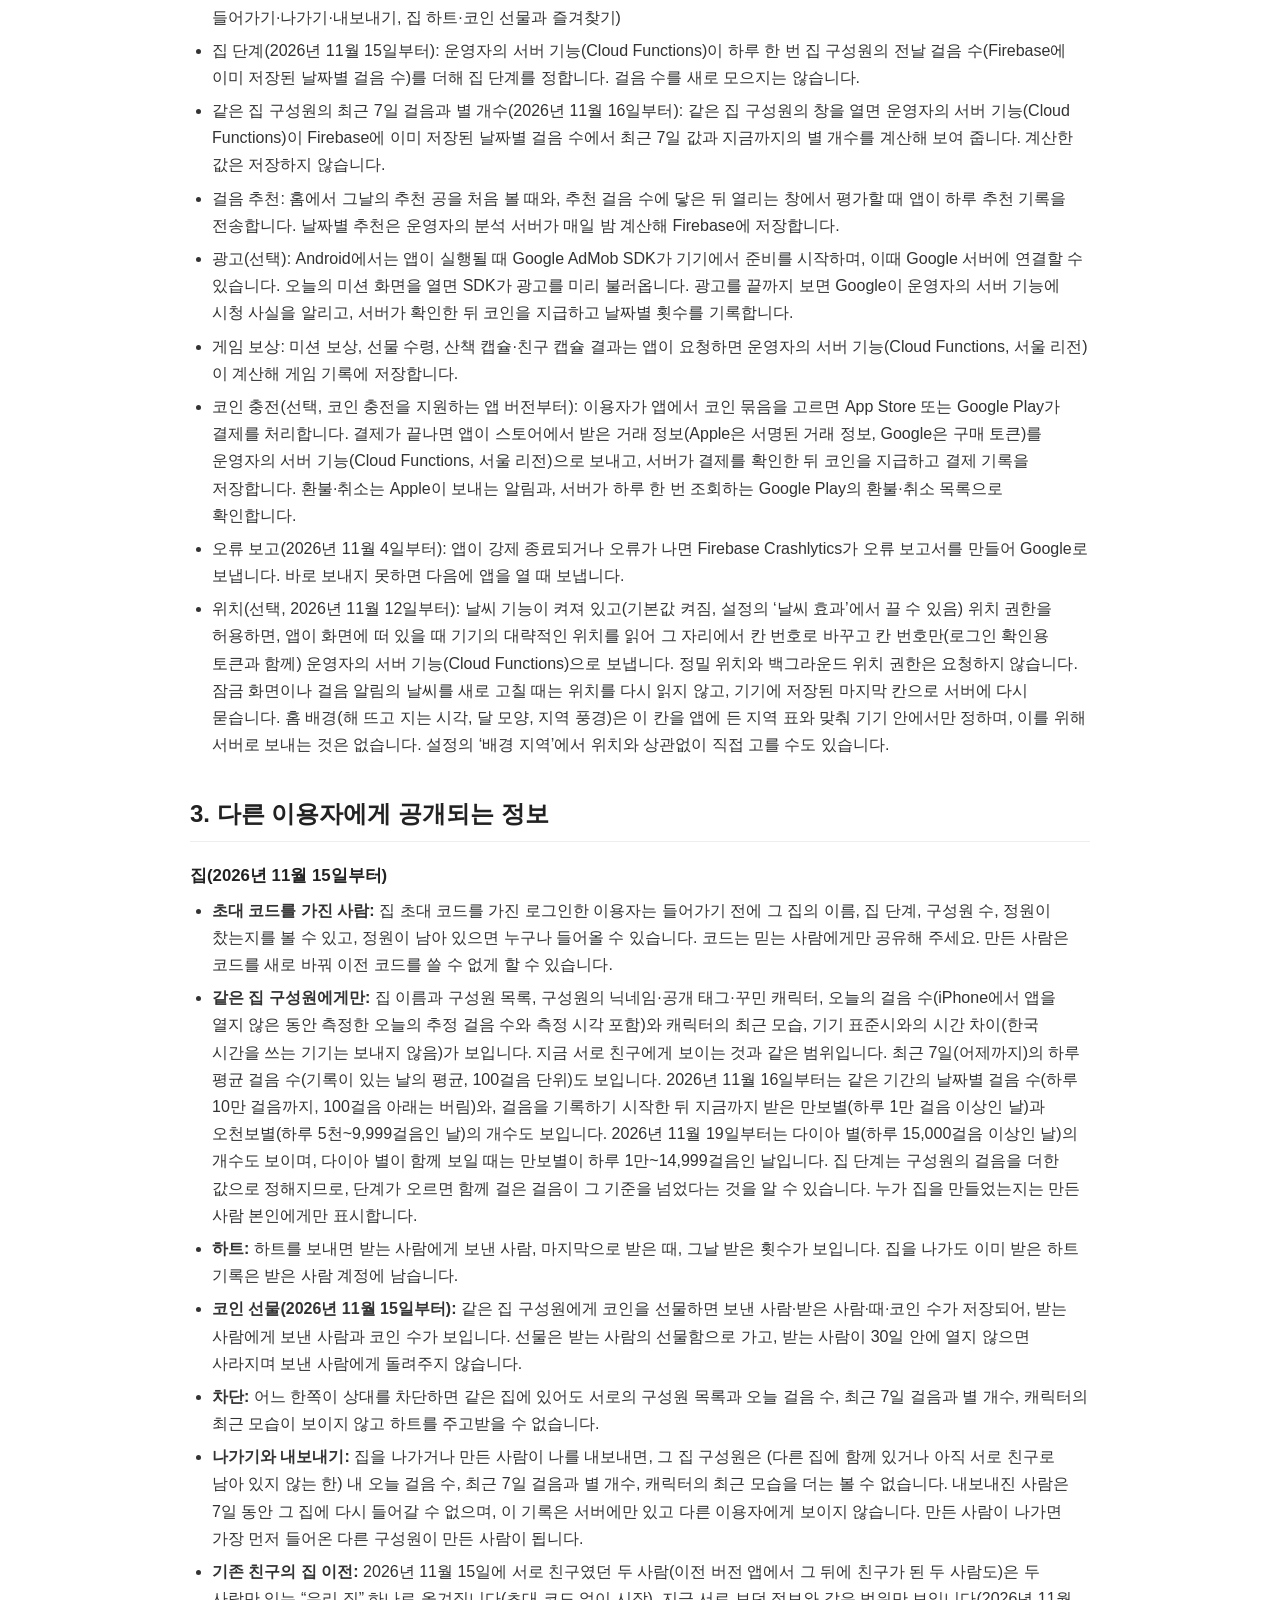
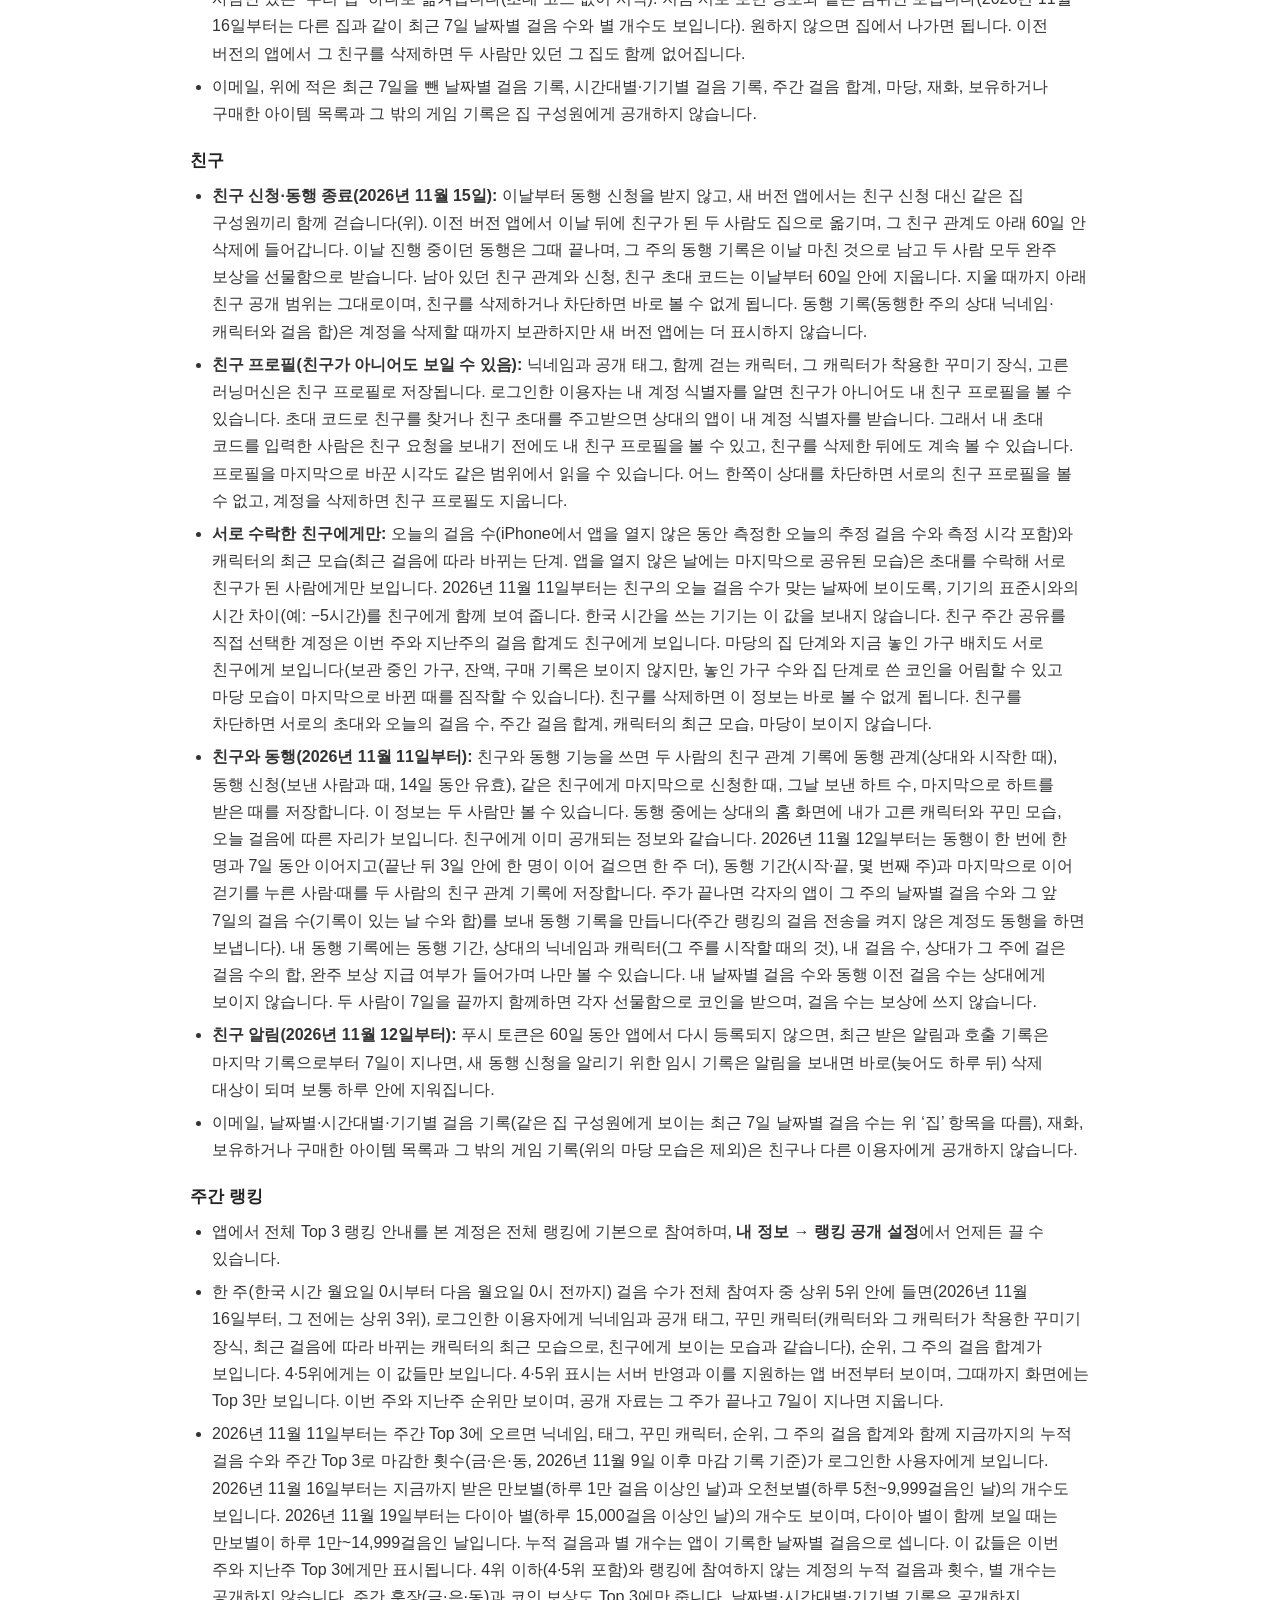
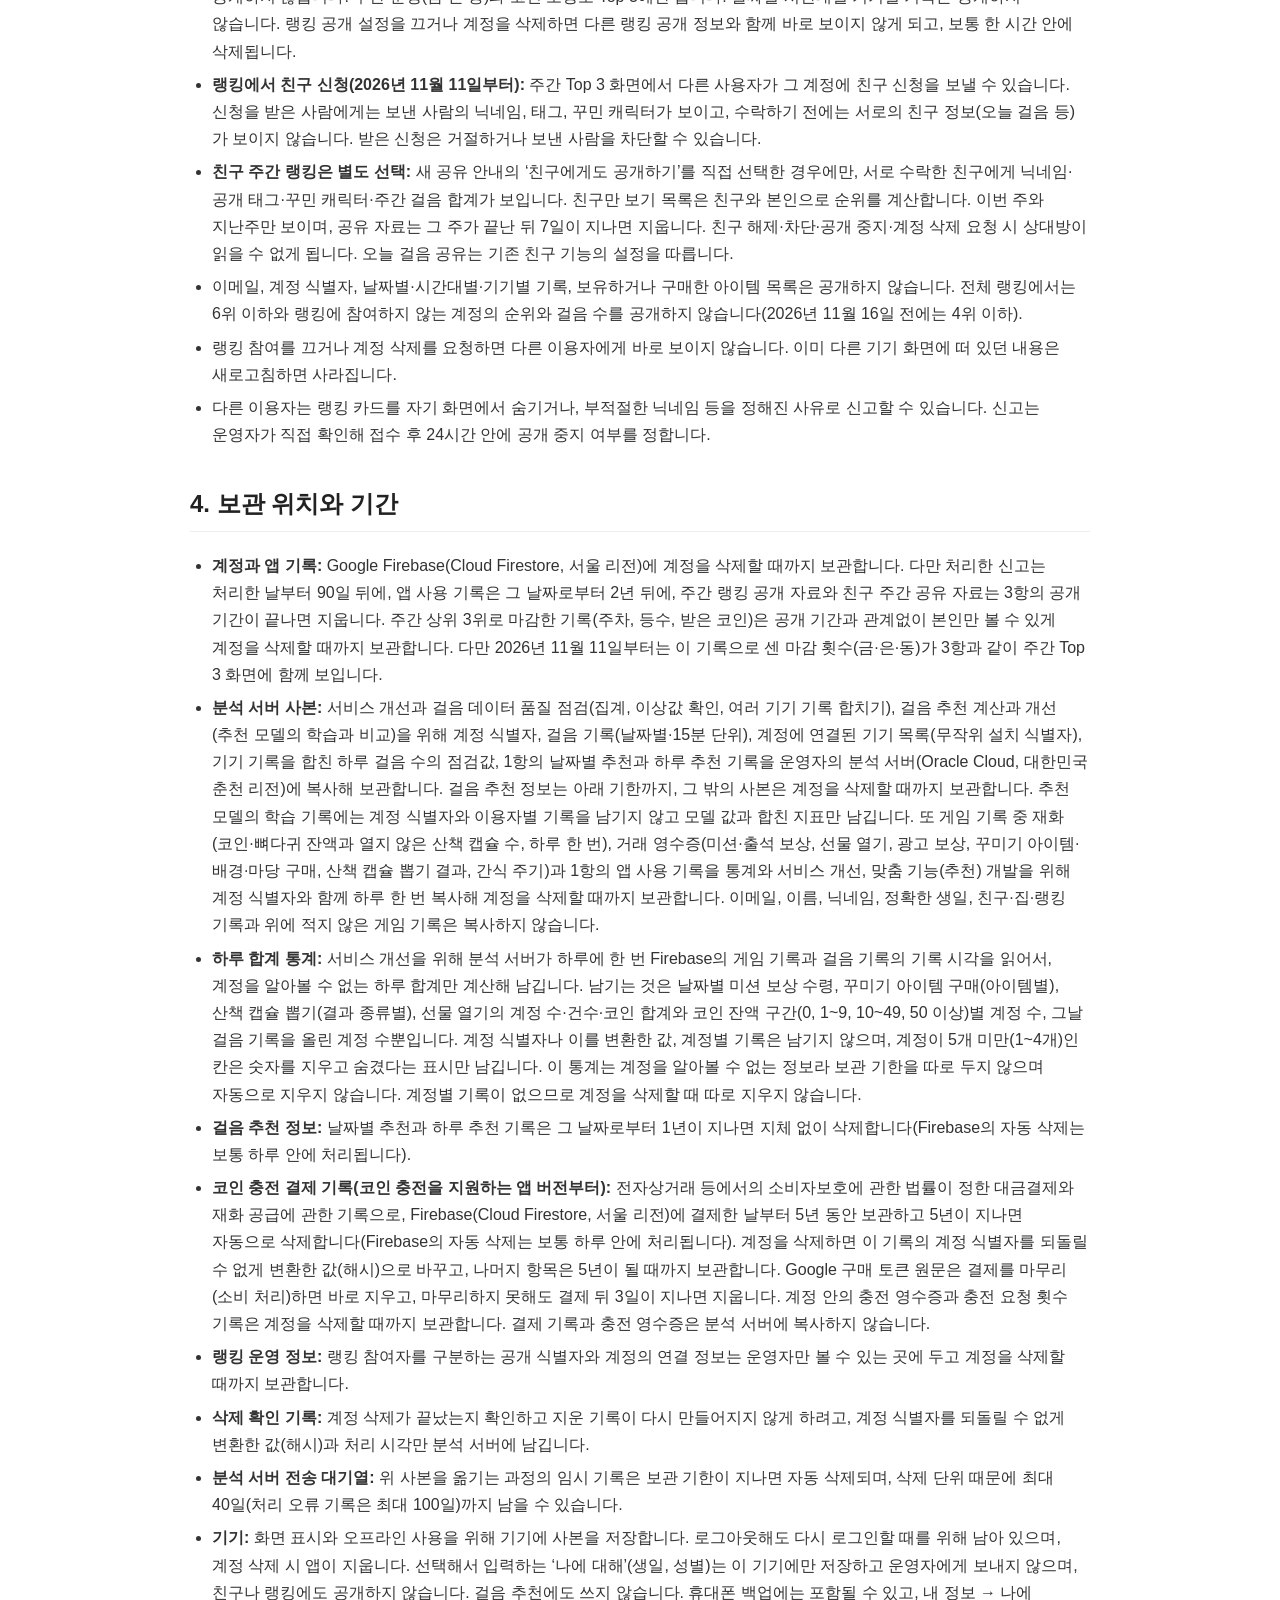
==== commit 1c23db18: "Privacy policy and terms: paid coin top-ups (purchase records, refunds, 5-year retention) Co-Authore" ====
--- a/index.html
+++ b/index.html
@@ -36,7 +36,7 @@
   <p><strong>앱 이름:</strong> 스트릿댕댕워커즈 (Street DangDang Walkers)<br>
      <strong>개발자:</strong> LayerCraft Studio<br>
      <strong>이메일:</strong> gmlcjf287@gmail.com<br>
-     <strong>시행일:</strong> 2026년 11월 9일 (11월 11일 안내의 랭킹 누적 기록·랭킹에서 친구 신청·친구와 동행·친구 시간 차이·잠금 화면 걸음 표시 다시 켜기는 11월 11일, 11월 12일 안내의 동행 기간·동행 기록·완주 보상은 11월 12일, 위치 관련 내용은 11월 12일(11월 12일 안내로 앞당김), 11월 12일 안내의 친구 알림은 11월 12일, 11월 13일 안내의 하트 알림은 11월 13일, 11월 15일 안내의 집(모임)과 친구 신청·동행 종료는 11월 15일, 11월 16일 안내의 같은 집 구성원의 최근 7일 날짜별 걸음과 별 개수, 주간 Top 3의 별 개수, 11월 16일 안내의 주간 랭킹 4·5위 공개는 11월 16일 시행(4·5위 표시는 서버 반영과 이를 지원하는 앱 버전부터), 13항 11월 19일 변경의 다이아 별 개수는 11월 19일 시행(서버 반영과 이를 지원하는 앱 버전부터). <a href="privacy-2026-11-06.html">변경 전 방침</a>)<br>
+     <strong>시행일:</strong> 2026년 11월 9일 (11월 11일 안내의 랭킹 누적 기록·랭킹에서 친구 신청·친구와 동행·친구 시간 차이·잠금 화면 걸음 표시 다시 켜기는 11월 11일, 11월 12일 안내의 동행 기간·동행 기록·완주 보상은 11월 12일, 위치 관련 내용은 11월 12일(11월 12일 안내로 앞당김), 11월 12일 안내의 친구 알림은 11월 12일, 11월 13일 안내의 하트 알림은 11월 13일, 11월 15일 안내의 집(모임)과 친구 신청·동행 종료는 11월 15일, 11월 16일 안내의 같은 집 구성원의 최근 7일 날짜별 걸음과 별 개수, 주간 Top 3의 별 개수, 11월 16일 안내의 주간 랭킹 4·5위 공개는 11월 16일 시행(4·5위 표시는 서버 반영과 이를 지원하는 앱 버전부터), 13항 11월 19일 변경의 다이아 별 개수는 11월 19일 시행(서버 반영과 이를 지원하는 앱 버전부터), 13항 11월 20일 변경의 코인 충전(유료 결제)은 코인 충전을 지원하는 앱 버전부터 시행. <a href="privacy-2026-11-06.html">변경 전 방침</a>)<br>
      <strong>이용약관:</strong> <a href="terms.html">이용약관</a> · <strong>지원:</strong> <a href="support.html">문의와 도움말</a>
   </p>
 
@@ -183,9 +183,10 @@
     <tr><th>구분</th><th>항목</th><th>목적</th></tr>
     <tr><td>로그인 계정</td><td>Google 로그인: 이메일 주소, 이름, 프로필 사진 주소<br>Apple 로그인(iPhone): 이메일 주소(‘이메일 가리기’를 쓰면 Apple의 중계 주소), 이름(처음 로그인할 때 Apple이 알려 주는 경우)<br>공통: 계정 식별자(Firebase UID)</td><td>로그인, 계정 구분, 여러 기기 사이의 기록 연결</td></tr>
     <tr><td>걸음 기록</td><td>날짜별 걸음 수, 15분 단위 걸음 수, 기록 시각, 기기별 15분 단위 걸음 수, 기기를 구분하는 무작위 설치 식별자</td><td>걸음 수 표시·저장, 통계, 미션 판정, 같은 계정으로 쓰는 여러 기기의 걸음 수를 겹치지 않게 합치기</td></tr>
-    <tr><td>게임 기록</td><td>코인·뼈다귀 잔액, 보유 캐릭터와 애정도, 함께 걷는 캐릭터와 이를 바꾼 시각, 캐릭터별 우정 단계 시작값(기능이 나오기 전부터 함께한 캐릭터), 배경, 꾸미기 아이템 구매 기록, 미션 수령 기록, 출석 보상 기록, 뽑기·간식 처리 기록, 선물 수령 기록(선물 우편함), 열지 않은 산책 캡슐 수, 산책 캡슐·친구 캡슐 구매·결과 기록과 친구 캡슐 무료 사용 여부(캡슐은 앱 코인으로만 사며 실제 돈은 쓰지 않습니다. 앱 코인은 걷기, 출석, 광고 시청 등으로 모읍니다), 마당(집 단계, 산 가구와 개수, 가구 배치)과 마당 구매 기록(가구와 집 업그레이드도 앱 코인으로만 삽니다)</td><td>게임 진행 저장과 복원, 마당 꾸미기 저장과 복원, 친구별 함께 걸은 걸음과 우정 단계 표시, 미션 보상·선물·산책 캡슐·친구 캡슐 결과 처리, 중복 지급 방지, 통계 작성과 서비스 개선, 맞춤 기능(추천) 개발(4항의 분석 서버 사본과 하루 합계 통계)</td></tr>
+    <tr><td>게임 기록</td><td>코인·뼈다귀 잔액, 보유 캐릭터와 애정도, 함께 걷는 캐릭터와 이를 바꾼 시각, 캐릭터별 우정 단계 시작값(기능이 나오기 전부터 함께한 캐릭터), 배경, 꾸미기 아이템 구매 기록, 미션 수령 기록, 출석 보상 기록, 뽑기·간식 처리 기록, 선물 수령 기록(선물 우편함), 열지 않은 산책 캡슐 수, 산책 캡슐·친구 캡슐 구매·결과 기록과 친구 캡슐 무료 사용 여부(캡슐은 앱 코인으로만 삽니다. 앱 코인은 걷기, 출석, 광고 시청 등으로 모으고, 코인 충전을 지원하는 앱 버전부터는 아래 코인 충전(유료 결제)으로도 얻습니다), 마당(집 단계, 산 가구와 개수, 가구 배치)과 마당 구매 기록(가구와 집 업그레이드도 앱 코인으로만 삽니다)</td><td>게임 진행 저장과 복원, 마당 꾸미기 저장과 복원, 친구별 함께 걸은 걸음과 우정 단계 표시, 미션 보상·선물·산책 캡슐·친구 캡슐 결과 처리, 중복 지급 방지, 통계 작성과 서비스 개선, 맞춤 기능(추천) 개발(4항의 분석 서버 사본과 하루 합계 통계)</td></tr>
     <tr><td>앱 사용 기록</td><td>앱 버전·빌드 번호, 기기 종류(Android 또는 iPhone), OS 버전, 기능별 하루 사용 횟수(예: 앱 열기, 화면·탭 이동, 마당 열기·가구 사기·저장, 미션·출석 보상 받기, 광고 줄 보기·광고 보기, 업데이트 안내 보기·누르기, 집 초대 링크 보내기, 받은 하트 보기), 그날 마지막으로 기록을 보낸 시각. 또 걸음 측정과 처음 사용할 때 막히는 곳을 찾기 위해, 앱을 열었을 때 걸음 권한이 꺼져 있었는지·걸음 측정이 멈춰 있었는지·오늘 걸음이 아직 0이었는지와, 앱이 요청한 걸음·알림·위치 권한을 허용했는지 거부했는지를 하루 횟수로 셉니다. 누를 때마다의 시각, 입력한 글, 위치, 걸음 수는 이 기록에 담지 않습니다.</td><td>서비스 개선, 오류와 앱 버전 대응(예전 버전 지원을 끝낼 시점 판단 등), 걸음 측정 문제와 처음 사용할 때 막히는 곳 진단, 맞춤 기능(추천) 개발</td></tr>
     <tr><td>광고(보상형, 선택)</td><td>Google AdMob 광고 SDK가 수집: Android 광고 식별자(iPhone은 수집하지 않음), 기기 모델·OS 버전·앱 버전, IP 주소, Android에서 이 앱에 위치 권한을 허용한 경우 기기의 대략적인 위치(2026년 11월 12일부터), 광고 요청·노출·시청·클릭 기록, 광고 보상 확인용 계정 식별자와 무작위 확인 값<br>앱 기록: 날짜별 광고 보상 횟수와 보상 영수증(광고 거래 번호)</td><td>보상형 광고 표시와 측정, 부정 사용 방지, 광고 시청 확인 후 코인 지급과 중복 지급 방지, Android의 맞춤형 광고(기기 설정으로 끌 수 있음)</td></tr>
+    <tr><td>코인 충전<br>(유료 결제, 선택)<br>(코인 충전을 지원하는 앱 버전부터)</td><td>결제 기록: 스토어(App Store 또는 Google Play), 스토어 거래 번호(Apple은 거래 ID, Google은 구매 토큰을 되돌릴 수 없게 변환한 값과 주문 번호), 상품(코인 묶음)과 받은 코인 수, 결제 시각과 지급 시각, 결제 환경(정식 결제 또는 스토어의 시험 결제), 계정 식별자, 환불·취소되면 그 시각과 회수한 코인 수·모자란 코인 수<br>게임 기록: 충전 영수증(상품, 스토어, 받은 코인 수, 결제 환경, 시각), 남용을 막기 위한 충전 요청 횟수와 하루 시험 결제 수<br>결제할 때 스토어에 함께 넘기는 값: 결제를 이 계정에 연결하기 위해 계정 식별자를 되돌릴 수 없게 변환한 값<br>카드 번호 같은 결제 수단 정보는 이용자가 스토어에 직접 입력하며, 운영자는 받거나 저장하지 않습니다.</td><td>결제 확인 후 코인 지급, 같은 결제의 중복 지급과 다른 계정 지급 막기, 스토어가 환불하면 지급한 코인 회수, 청약철회·환불 문의와 분쟁 대응, 법령에 따른 거래 기록 보관(4항)</td></tr>
     <tr><td>친구 기능</td><td>친구 프로필(닉네임과 그 옆의 공개 태그(영문·숫자 5자리), 함께 걷는 캐릭터와 착용한 꾸미기 장식, 고른 러닝머신, 이를 마지막으로 바꾼 시각), 초대 코드, 친구 관계, 주고받은 초대, 캐릭터의 최근 모습(최근 걸음에 따라 바뀌는 단계. 앱을 열지 않은 날에는 마지막으로 공유된 모습), 친구에게 공유하는 오늘의 걸음 수, 별도로 선택해 친구에게 공유하는 이번 주·지난주 걸음 합계, 친구에게 보이는 마당 모습(집 단계와 놓인 가구 배치), 차단한 친구, 친구와 동행 정보(2026년 11월 11일부터: 동행 관계와 시작한 때, 동행 신청과 보낸 사람·때, 같은 친구에게 마지막으로 신청한 때, 그날 보낸 하트 수, 마지막으로 하트를 받은 때), 친구에게 함께 보여 주는 기기 표준시와의 시간 차이(2026년 11월 11일부터, 한국 시간을 쓰는 기기는 보내지 않음)</td><td>친구 초대와 친구 요청 전 상대 확인, 친구네 집 기능, 친구 마당 구경, 원하지 않는 친구 요청과 공개 막기, 친구와 동행, 친구의 오늘 걸음 수를 맞는 날짜에 표시</td></tr>
     <tr><td>집(모임)<br>(2026년 11월 15일부터)</td><td>집 이름(이용자가 입력), 만든 사람과 만든 때, 구성원(계정, 들어온 때, 만든 사람인지), 초대 코드, 집 단계와 이를 정하는 함께 걸은 걸음 합계(구성원의 날짜별 걸음 수를 서버가 하루 한 번 더한 값, 한 사람 하루 10만 걸음까지), 내보낸 사람의 7일 재입장 금지 기록, 같은 집에 있는 두 사람 사이의 표지(보안 규칙이 오늘 걸음 공개 범위를 판단하는 데만 씀), 받은 하트(보낸 사람, 마지막으로 받은 때, 그날 받은 횟수, 보낸 집), 그날 보낸 하트 수, 받은 코인 선물(보낸 사람, 받은 때, 코인 수, 보낸 집)과 보낸 코인 선물의 게임 기록(받는 사람은 담지 않음), 그날 보내고 받은 코인 합(남용 방지), 집 만들기·들어가기 시도 횟수와 같은 요청을 두 번 처리하지 않기 위한 요청 기록, 같은 집 구성원의 최근 7일 걸음을 본 횟수(남용 방지), 즐겨찾기(별), 기존 친구를 집으로 옮긴 기록(두 계정 식별자를 이어 되돌릴 수 없게 변환한 값과 만든 집)</td><td>집 만들기와 초대 코드로 들어가기, 같은 집 구성원의 오늘 걸음 수와 캐릭터 표시, 같은 집 구성원의 최근 7일 하루 평균과 날짜별 걸음, 지금까지 받은 별 개수 표시(11월 16일부터 날짜별 걸음과 별 개수, 11월 19일부터 다이아 별 개수 포함), 하트와 코인 선물 주고받기, 집 단계 표시, 원하지 않는 재입장과 지나친 하트·반복 요청 막기, 기존 친구를 집으로 한 번만 옮기기</td></tr>
     <tr><td>주간 랭킹</td><td>랭킹 참여 설정과 안내 확인 여부, 랭킹에 보일 캐릭터와 그 캐릭터가 착용한 꾸미기 장식, 캐릭터의 최근 모습(친구에게 보이는 것과 같은 단계), 주간 걸음 합계와 순위, 무작위 공개 식별자, 숨긴 랭킹 참여자, 신고 기록(신고한 참여자의 공개 식별자, 주차, 선택한 사유), 주간 상위 3위로 마감한 주의 기록(주차, 등수, 받은 코인), 주간 Top 3에 보이는 누적 걸음 수와 주간 Top 3로 마감한 횟수(2026년 11월 11일부터)와 만보별·오천보별 개수(2026년 11월 16일부터)와 다이아 별 개수(2026년 11월 19일부터), 주간 Top 3 화면에서 보낸 친구 신청 기록(신청한 상대의 공개 식별자, 그 주, 보낸 때)과 하루에 보낸 신청 수(2026년 11월 11일부터)</td><td>친구 탭의 주간 상위 5위(4·5위는 2026년 11월 16일부터, 서버 반영과 이를 지원하는 앱 버전부터 표시)와 선택형 친구 주간 랭킹 표시, 부적절한 닉네임 등에 대한 신고 처리와 운영 조치, 주간 마감 보상 지급과 본인 기록 표시, 주간 Top 3 화면의 누적 기록 표시와 친구 신청, 친구 신청의 중복과 남용 방지</td></tr>
@@ -195,7 +196,7 @@
     <tr><td>잠금 화면 걸음 표시<br>(iPhone, 선택)<br>(2026년 11월 11일부터)</td><td>Apple이 기기에 발급한 푸시 토큰, 함께 걷는 친구 캐릭터의 종류, 잠금 화면에 보일 작은 캐릭터 그림(꾸민 모습 포함), 앱 언어, 다시 켤 예정 시각, 보낸 기록과 호출 기록. 걸음 수, 위치, 시간대, 이용자가 찍은 사진은 저장하거나 보내지 않습니다.</td><td>잠금 화면 표시를 켠 이용자의 잠금 화면 걸음 표시를 앱을 열지 않아도 다시 켜기(아래 설명)</td></tr>
     <tr><td>친구 알림<br>(선택)<br>(2026년 11월 12일부터)</td><td>기기에 발급된 푸시 토큰(Android: Firebase Cloud Messaging 토큰과 그 토큰에 쓰이는 Firebase 설치 ID, iPhone: Apple Push Notification service 토큰과 그 종류(정식·시험)), 기기 종류(Android 또는 iPhone), 기기 확인용 무작위 값, 앱 언어(iPhone), 최근 받은 알림 시각과 등록 호출 시각, 보낸 사람별 마지막 알림 시각(보낸 사람은 되돌릴 수 없는 값으로만), 새 동행 신청이나 동행 친구의 하트(2026년 11월 13일부터), 같은 집 구성원의 하트(2026년 11월 15일부터)를 알리기 위한 임시 기록(신청 시각, 하트를 보낸 시각). 보낸 사람의 닉네임·계정, 걸음 수, 위치, 시간대는 저장하거나 보내지 않습니다.</td><td>친구 신청과 동행 신청, 동행 친구와 같은 집 구성원의 하트를 받은 이용자에게 알림 보내기, 같은 사람의 반복 신청과 지나친 알림 막기(아래 설명)</td></tr>
   </table></div>
-  <p><strong>처리 근거:</strong> 표의 정보는 앱 기능을 제공하는 데 필요해 이용자의 동의 없이 처리합니다(개인정보 보호법 제15조 제1항 제4호). 광고 행의 정보는 이용자가 미션 화면의 광고 보상을 이용할 때 처리하며, 맞춤형 광고는 8항의 방법으로 거부할 수 있습니다. 위치 행의 정보는 이용자가 설정에서 날씨 기능을 켜고 기기의 위치 권한을 허용한 경우에만 처리하며, 설정에서 끄거나 권한을 끄면 바로 멈춥니다.</p>
+  <p><strong>처리 근거:</strong> 표의 정보는 앱 기능을 제공하는 데 필요해 이용자의 동의 없이 처리합니다(개인정보 보호법 제15조 제1항 제4호). 광고 행의 정보는 이용자가 미션 화면의 광고 보상을 이용할 때 처리하며, 맞춤형 광고는 8항의 방법으로 거부할 수 있습니다. 코인 충전 행의 정보는 이용자가 코인을 충전할 때 결제를 확인하고 코인을 지급하기 위해 처리하며, 결제 기록은 전자상거래 등에서의 소비자보호에 관한 법률에 따라 4항의 기간 동안 보관합니다(개인정보 보호법 제15조 제1항 제2호, 제21조 제1항 단서). 위치 행의 정보는 이용자가 설정에서 날씨 기능을 켜고 기기의 위치 권한을 허용한 경우에만 처리하며, 설정에서 끄거나 권한을 끄면 바로 멈춥니다.</p>
   <p><strong>잠금 화면 걸음 표시 다시 켜기 (iPhone, 잠금 화면 표시를 켠 경우, 2026년 11월 11일부터):</strong> 앱을 업데이트한 뒤나 표시 시간이 끝났을 때 앱을 열지 않아도 잠금 화면 걸음 표시를 다시 켜기 위해, Apple이 기기에 발급한 푸시 토큰, 함께 걷는 친구 캐릭터의 종류, 잠금 화면에 보일 작은 캐릭터 그림(꾸민 모습 포함), 앱 언어, 다시 켤 예정 시각, 보낸 기록과 호출 기록을 계정과 함께 저장합니다. 걸음 수, 위치, 시간대, 이용자가 찍은 사진은 저장하거나 보내지 않습니다. 화면에 보일 캐릭터 이름은 서버가 캐릭터 종류와 언어로 정합니다. 이 정보는 잠금 화면 표시를 끄거나 로그아웃하면 지우고, 30일 동안 쓰이지 않으면 자동으로 지우며, 계정을 삭제하면 함께 삭제합니다. 다만 남용을 막기 위한 최근 24시간의 호출 시각(토큰과 그림은 들어 있지 않습니다)은 표시를 끄거나 로그아웃한 뒤에도 마지막 호출로부터 24시간이 지나면 자동으로 지웁니다. Android에서는 이 정보를 수집하지 않습니다.</p>
   <p><strong>친구 알림 (2026년 11월 12일부터, 앱 설정의 ‘친구 알림’을 켜고 기기 알림을 허용한 경우):</strong> 친구 신청(초대 링크, 주간 Top 3 화면)이나 동행 신청을 받으면 받는 사람의 기기에 알림을 보내기 위해, 위 표의 친구 알림 항목을 계정과 함께 저장합니다. 알림에는 신청의 종류와 고정된 안내 문구만 담고, 보낸 사람의 닉네임·계정·걸음 수는 담지 않으며, 소리와 진동 없이 보냅니다. 차단한 사람이 보낸 신청이나 계정 삭제 중인 계정과 관련된 신청은 알리지 않으며, 같은 사람의 같은 신청은 일정 기간(친구 신청 7일, 동행 신청 20시간)에 한 번, 한 사람이 받는 신청 알림은 24시간에 5번까지만 보냅니다. 2026년 11월 13일부터는 동행 중인 친구가 하트를 보냈을 때도 같은 방식으로 알림을 보냅니다(고정된 안내 문구만, 소리와 진동 없이). 하트 알림은 같은 친구에게서 30분에 한 번까지이며 신청 알림의 24시간 5번과는 따로 셉니다. 2026년 11월 15일부터는 같은 집 구성원이 하트를 보냈을 때도 같은 방식으로 알림을 보냅니다(고정된 안내 문구만, 소리와 진동 없이). 집 하트 알림은 같은 사람에게서 30분에 한 번까지이며, 한 사람이 받는 알림의 24시간 5번 한도에 함께 셉니다. 토큰은 친구 알림이나 기기 알림을 끄거나 로그아웃하면 지우고, 60일 동안 앱에서 다시 등록되지 않으면 자동으로 지우며, 계정을 삭제하면 함께 삭제합니다. 남용을 막기 위한 최근 받은 알림과 호출 기록은 끄거나 로그아웃한 뒤에도 마지막 기록으로부터 7일이 지나면 자동으로 지웁니다.</p>
   <p>기기를 구분하는 설치 식별자는 앱이 만든 무작위 값입니다. 기기 고유번호나 광고 식별자가 아니며, 계정마다 따로 만들고 앱을 다시 설치하면 새로 만듭니다.
@@ -215,6 +216,7 @@
     <li>걸음 추천: 홈에서 그날의 추천 공을 처음 볼 때와, 추천 걸음 수에 닿은 뒤 열리는 창에서 평가할 때 앱이 하루 추천 기록을 전송합니다. 날짜별 추천은 운영자의 분석 서버가 매일 밤 계산해 Firebase에 저장합니다.</li>
     <li>광고(선택): Android에서는 앱이 실행될 때 Google AdMob SDK가 기기에서 준비를 시작하며, 이때 Google 서버에 연결할 수 있습니다. 오늘의 미션 화면을 열면 SDK가 광고를 미리 불러옵니다. 광고를 끝까지 보면 Google이 운영자의 서버 기능에 시청 사실을 알리고, 서버가 확인한 뒤 코인을 지급하고 날짜별 횟수를 기록합니다.</li>
     <li>게임 보상: 미션 보상, 선물 수령, 산책 캡슐·친구 캡슐 결과는 앱이 요청하면 운영자의 서버 기능(Cloud Functions, 서울 리전)이 계산해 게임 기록에 저장합니다.</li>
+    <li>코인 충전(선택, 코인 충전을 지원하는 앱 버전부터): 이용자가 앱에서 코인 묶음을 고르면 App Store 또는 Google Play가 결제를 처리합니다. 결제가 끝나면 앱이 스토어에서 받은 거래 정보(Apple은 서명된 거래 정보, Google은 구매 토큰)를 운영자의 서버 기능(Cloud Functions, 서울 리전)으로 보내고, 서버가 결제를 확인한 뒤 코인을 지급하고 결제 기록을 저장합니다. 환불·취소는 Apple이 보내는 알림과, 서버가 하루 한 번 조회하는 Google Play의 환불·취소 목록으로 확인합니다.</li>
     <li>오류 보고(2026년 11월 4일부터): 앱이 강제 종료되거나 오류가 나면 Firebase Crashlytics가 오류 보고서를 만들어 Google로 보냅니다. 바로 보내지 못하면 다음에 앱을 열 때 보냅니다.</li>
     <li>위치(선택, 2026년 11월 12일부터): 날씨 기능이 켜져 있고(기본값 켜짐, 설정의 ‘날씨 효과’에서 끌 수 있음) 위치 권한을 허용하면, 앱이 화면에 떠 있을 때 기기의 대략적인 위치를 읽어 그 자리에서 칸 번호로 바꾸고 칸 번호만(로그인 확인용 토큰과 함께) 운영자의 서버 기능(Cloud Functions)으로 보냅니다. 정밀 위치와 백그라운드 위치 권한은 요청하지 않습니다. 잠금 화면이나 걸음 알림의 날씨를 새로 고칠 때는 위치를 다시 읽지 않고, 기기에 저장된 마지막 칸으로 서버에 다시 묻습니다. 홈 배경(해 뜨고 지는 시각, 달 모양, 지역 풍경)은 이 칸을 앱에 든 지역 표와 맞춰 기기 안에서만 정하며, 이를 위해 서버로 보내는 것은 없습니다. 설정의 ‘배경 지역’에서 위치와 상관없이 직접 고를 수도 있습니다.</li>
   </ul>
@@ -258,6 +260,7 @@
     <li><strong>분석 서버 사본:</strong> 서비스 개선과 걸음 데이터 품질 점검(집계, 이상값 확인, 여러 기기 기록 합치기), 걸음 추천 계산과 개선(추천 모델의 학습과 비교)을 위해 계정 식별자, 걸음 기록(날짜별·15분 단위), 계정에 연결된 기기 목록(무작위 설치 식별자), 기기 기록을 합친 하루 걸음 수의 점검값, 1항의 날짜별 추천과 하루 추천 기록을 운영자의 분석 서버(Oracle Cloud, 대한민국 춘천 리전)에 복사해 보관합니다. 걸음 추천 정보는 아래 기한까지, 그 밖의 사본은 계정을 삭제할 때까지 보관합니다. 추천 모델의 학습 기록에는 계정 식별자와 이용자별 기록을 남기지 않고 모델 값과 합친 지표만 남깁니다. 또 게임 기록 중 재화(코인·뼈다귀 잔액과 열지 않은 산책 캡슐 수, 하루 한 번), 거래 영수증(미션·출석 보상, 선물 열기, 광고 보상, 꾸미기 아이템·배경·마당 구매, 산책 캡슐 뽑기 결과, 간식 주기)과 1항의 앱 사용 기록을 통계와 서비스 개선, 맞춤 기능(추천) 개발을 위해 계정 식별자와 함께 하루 한 번 복사해 계정을 삭제할 때까지 보관합니다. 이메일, 이름, 닉네임, 정확한 생일, 친구·집·랭킹 기록과 위에 적지 않은 게임 기록은 복사하지 않습니다.</li>
     <li><strong>하루 합계 통계:</strong> 서비스 개선을 위해 분석 서버가 하루에 한 번 Firebase의 게임 기록과 걸음 기록의 기록 시각을 읽어서, 계정을 알아볼 수 없는 하루 합계만 계산해 남깁니다. 남기는 것은 날짜별 미션 보상 수령, 꾸미기 아이템 구매(아이템별), 산책 캡슐 뽑기(결과 종류별), 선물 열기의 계정 수·건수·코인 합계와 코인 잔액 구간(0, 1~9, 10~49, 50 이상)별 계정 수, 그날 걸음 기록을 올린 계정 수뿐입니다. 계정 식별자나 이를 변환한 값, 계정별 기록은 남기지 않으며, 계정이 5개 미만(1~4개)인 칸은 숫자를 지우고 숨겼다는 표시만 남깁니다. 이 통계는 계정을 알아볼 수 없는 정보라 보관 기한을 따로 두지 않으며 자동으로 지우지 않습니다. 계정별 기록이 없으므로 계정을 삭제할 때 따로 지우지 않습니다.</li>
     <li><strong>걸음 추천 정보:</strong> 날짜별 추천과 하루 추천 기록은 그 날짜로부터 1년이 지나면 지체 없이 삭제합니다(Firebase의 자동 삭제는 보통 하루 안에 처리됩니다).</li>
+    <li><strong>코인 충전 결제 기록(코인 충전을 지원하는 앱 버전부터):</strong> 전자상거래 등에서의 소비자보호에 관한 법률이 정한 대금결제와 재화 공급에 관한 기록으로, Firebase(Cloud Firestore, 서울 리전)에 결제한 날부터 5년 동안 보관하고 5년이 지나면 자동으로 삭제합니다(Firebase의 자동 삭제는 보통 하루 안에 처리됩니다). 계정을 삭제하면 이 기록의 계정 식별자를 되돌릴 수 없게 변환한 값(해시)으로 바꾸고, 나머지 항목은 5년이 될 때까지 보관합니다. Google 구매 토큰 원문은 결제를 마무리(소비 처리)하면 바로 지우고, 마무리하지 못해도 결제 뒤 3일이 지나면 지웁니다. 계정 안의 충전 영수증과 충전 요청 횟수 기록은 계정을 삭제할 때까지 보관합니다. 결제 기록과 충전 영수증은 분석 서버에 복사하지 않습니다.</li>
     <li><strong>랭킹 운영 정보:</strong> 랭킹 참여자를 구분하는 공개 식별자와 계정의 연결 정보는 운영자만 볼 수 있는 곳에 두고 계정을 삭제할 때까지 보관합니다.</li>
     <li><strong>삭제 확인 기록:</strong> 계정 삭제가 끝났는지 확인하고 지운 기록이 다시 만들어지지 않게 하려고, 계정 식별자를 되돌릴 수 없게 변환한 값(해시)과 처리 시각만 분석 서버에 남깁니다.</li>
     <li><strong>분석 서버 전송 대기열:</strong> 위 사본을 옮기는 과정의 임시 기록은 보관 기한이 지나면 자동 삭제되며, 삭제 단위 때문에 최대 40일(처리 오류 기록은 최대 100일)까지 남을 수 있습니다.</li>
@@ -276,22 +279,23 @@
     <li><strong>앱에서:</strong> 홈 화면 설정(톱니바퀴) → 계정 삭제 → 로그인한 Google 또는 Apple 계정으로 다시 확인 (Android 앱 1.0.36 이상, iPhone 앱). Apple 계정은 삭제할 때 Apple 로그인 연결도 함께 해제하며, Apple로 가입한 계정은 iPhone에서 삭제할 수 있습니다.</li>
     <li><strong>앱 없이:</strong> 가입한 Google 메일 주소로 gmlcjf287@gmail.com에 “계정 삭제 요청” 메일 → 확인 후 10일 안에 처리. Apple의 ‘이메일 가리기’로 가입했다면 앱에서 삭제해 주세요. 앱을 쓸 수 없으면 메일로 알려 주시면 본인 확인 방법을 안내합니다. <a href="delete-account.html">계정 삭제 안내</a></li>
     <li>요청이 접수되면 계정을 바로 삭제하고, Firebase와 분석 서버의 데이터는 지체 없이(보통 1시간 안에) 삭제합니다. 2026년 11월 11일부터는 잠금 화면 표시용 푸시 토큰도, 2026년 11월 12일부터는 친구 알림용 푸시 토큰과 알림 기록도 함께 지웁니다. 4항의 백업에 남은 이 계정의 기록은 그 백업을 만든 지 7일이 지나면 자동으로 사라지며, 그 전에 백업으로 복구하더라도 이 계정은 다시 삭제해 되살리지 않습니다. 친구들의 목록과 주고받은 초대, 다른 이용자의 차단 목록에서도 삭제합니다. 2026년 11월 15일부터는 들어간 모든 집에서도 빼고(만든 집은 가장 먼저 들어온 다른 구성원에게 넘기고, 혼자 있던 집은 없앱니다), 받은 하트와 다른 이용자가 받은 내 하트·코인 선물 표시 기록(이미 보낸 코인은 받는 사람에게 남습니다), 같은 집 표지, 즐겨찾기와 집 관련 횟수·요청 기록을 함께 지웁니다. 주간 랭킹 공개 자료와 친구 주간 공유 자료, 다른 이용자의 랭킹 숨김·신고 기록에 남은 이 계정의 공개 식별자도 함께 지웁니다. 다른 기기에서 늦게 올라온 기록까지 지우기 위해 한 번 더 확인해 삭제합니다.</li>
-    <li>전송 대기열의 임시 기록과 임시 백업은 4항의 기한에 삭제되고, 매일 만드는 백업(4항)은 만든 지 7일이 지나면 자동으로 사라집니다. 오류 보고(2026년 11월 4일부터)는 계정과 연결하지 않으므로 계정 삭제 때 따로 지우지 않으며, 90일 보관 기간이 지나면 자동으로 지워집니다. 4항의 삭제 확인 기록은 계정을 알아볼 수 없는 값만 남깁니다. 클라우드 사업자(Google, Oracle)가 장애 대비로 보관하는 사본은 각 사업자의 삭제 절차에 따라 지워집니다. 법령에 따라 따로 보관하는 정보는 없습니다.</li>
+    <li>전송 대기열의 임시 기록과 임시 백업은 4항의 기한에 삭제되고, 매일 만드는 백업(4항)은 만든 지 7일이 지나면 자동으로 사라집니다. 오류 보고(2026년 11월 4일부터)는 계정과 연결하지 않으므로 계정 삭제 때 따로 지우지 않으며, 90일 보관 기간이 지나면 자동으로 지워집니다. 4항의 삭제 확인 기록은 계정을 알아볼 수 없는 값만 남깁니다. 클라우드 사업자(Google, Oracle)가 장애 대비로 보관하는 사본은 각 사업자의 삭제 절차에 따라 지워집니다. 법령에 따라 따로 보관하는 정보는 코인 충전 결제 기록(코인 충전을 지원하는 앱 버전부터)뿐입니다. 충전한 코인은 계정과 함께 지우고, 결제 기록은 계정 식별자를 되돌릴 수 없게 변환한 값(해시)으로 바꾼 뒤 결제한 날부터 5년이 지나면 자동으로 삭제합니다(4항).</li>
   </ul>
 
   <h2>6. 제3자 제공</h2>
   <p>운영자는 이용자의 개인정보를 제3자에게 제공하거나 판매하지 않습니다. 법령에 따른 요청이 있는 경우는 예외로 합니다. 앱 안에서 다른 이용자에게 보이는 정보는 3항과 같습니다. 광고 SDK가 Google에 직접 보내는 정보는 7항의 광고 항목을 참고하세요.</p>
   <p><strong>날씨 제공처(2026년 11월 12일부터, 선택 기능):</strong> 날씨는 노르웨이 기상청(MET Norway)에서 받아옵니다. 제공처에는 운영자의 서버가 칸의 좌표(소수 첫째 자리)만 보내며, 계정·기기 정보와 이용자의 IP 주소는 보내지 않습니다.</p>
+  <p><strong>결제(코인 충전, 코인 충전을 지원하는 앱 버전부터, 선택 기능):</strong> 코인 충전 결제는 iPhone은 Apple(App Store), Android는 Google(Google Play)이 각 회사의 결제 약관과 개인정보처리방침에 따라 직접 처리합니다. 카드 번호 같은 결제 수단 정보와 결제에 쓰는 스토어 계정 정보는 Apple과 Google이 각자 관리하며, 운영자는 받지 않습니다. 운영자는 결제를 이 계정에 연결하고 확인하기 위해 7항에 적은 정보만 스토어와 주고받습니다.</p>
 
   <h2>7. 처리 위탁과 국외 이전</h2>
   <div class="scroll"><table>
     <tr><th>수탁자</th><th>위탁 업무</th><th>저장 위치</th></tr>
-    <tr><td>Google LLC (Firebase·Google Cloud)</td><td>로그인(Firebase Authentication)<br>앱 기록 저장(Cloud Firestore)<br>미션 보상·선물·산책 캡슐·친구 캡슐 결과 계산(Cloud Functions)<br>집 만들기·들어가기·하트·코인 선물 처리와 집 단계 계산(Cloud Functions, 2026년 11월 15일부터), 같은 집 구성원의 최근 7일 걸음과 별 개수 계산(Cloud Functions, 2026년 11월 16일부터)<br>Firebase 앱 기록과 분석 서버 데이터의 매일 백업 보관(Cloud Storage)<br>오류 보고 수집과 분석(Firebase Crashlytics, 2026년 11월 4일부터)<br>날씨 조회(Cloud Functions, 2026년 11월 12일부터)</td><td>Firestore·Cloud Functions·Cloud Storage: 대한민국 서울 리전<br>Authentication·Crashlytics: Google 데이터센터(미국 등)</td></tr>
+    <tr><td>Google LLC (Firebase·Google Cloud)</td><td>로그인(Firebase Authentication)<br>앱 기록 저장(Cloud Firestore)<br>미션 보상·선물·산책 캡슐·친구 캡슐 결과 계산(Cloud Functions)<br>집 만들기·들어가기·하트·코인 선물 처리와 집 단계 계산(Cloud Functions, 2026년 11월 15일부터), 같은 집 구성원의 최근 7일 걸음과 별 개수 계산(Cloud Functions, 2026년 11월 16일부터)<br>Firebase 앱 기록과 분석 서버 데이터의 매일 백업 보관(Cloud Storage)<br>오류 보고 수집과 분석(Firebase Crashlytics, 2026년 11월 4일부터)<br>날씨 조회(Cloud Functions, 2026년 11월 12일부터)<br>코인 충전 결제 확인·코인 지급·환불 시 회수와 결제 기록 보관(Cloud Functions·Cloud Firestore, 코인 충전을 지원하는 앱 버전부터)</td><td>Firestore·Cloud Functions·Cloud Storage: 대한민국 서울 리전<br>Authentication·Crashlytics: Google 데이터센터(미국 등)</td></tr>
     <tr><td>Oracle Corporation (Oracle Cloud)</td><td>분석 서버 운영 인프라</td><td>대한민국 춘천 리전</td></tr>
     <tr><td>Google LLC (Firebase Cloud Messaging)</td><td>Android 친구 신청·동행 신청 알림 전달(2026년 11월 12일부터)<br>Android 같은 집 하트 알림 전달(2026년 11월 15일부터)</td><td>Google 데이터센터(미국 등, 전달 후 Google 정책에 따라 처리)</td></tr>
     <tr><td>Apple Inc. (Apple Push Notification service)</td><td>iPhone 잠금 화면 걸음 표시를 다시 켜는 알림 전달(2026년 11월 11일부터)<br>iPhone 친구 신청·동행 신청 알림 전달(2026년 11월 12일부터)<br>iPhone 같은 집 하트 알림 전달(2026년 11월 15일부터)</td><td>미국 등 Apple 데이터센터(전달 후 Apple 정책에 따라 처리)</td></tr>
   </table></div>
-  <p><strong>국외 이전:</strong> Firebase Authentication과 Firebase Crashlytics(2026년 11월 4일부터)는 Google의 데이터센터(미국 등)에서 처리됩니다. iPhone 잠금 화면 걸음 표시를 다시 켜는 알림(2026년 11월 11일부터)은 Apple의 데이터센터(미국 등)를 거쳐 전달됩니다. 친구 알림(2026년 11월 12일부터)은 Android는 Google, iPhone은 Apple의 데이터센터(미국 등)를 거쳐 전달됩니다.</p>
+  <p><strong>국외 이전:</strong> Firebase Authentication과 Firebase Crashlytics(2026년 11월 4일부터)는 Google의 데이터센터(미국 등)에서 처리됩니다. iPhone 잠금 화면 걸음 표시를 다시 켜는 알림(2026년 11월 11일부터)은 Apple의 데이터센터(미국 등)를 거쳐 전달됩니다. 친구 알림(2026년 11월 12일부터)은 Android는 Google, iPhone은 Apple의 데이터센터(미국 등)를 거쳐 전달됩니다. 코인 충전(코인 충전을 지원하는 앱 버전부터)에서는 결제를 계정에 연결하고 확인하는 데 필요한 정보가 iPhone은 Apple, Android는 Google의 데이터센터(미국 등)로 전송됩니다(아래).</p>
   <h3>로그인(Firebase Authentication)</h3>
   <ul>
     <li>이전받는 자: Google LLC (연락처: <a href="https://support.google.com/policies/contact/general_privacy_form">Google 개인정보 문의</a>)</li>
@@ -340,6 +344,16 @@
     <li>목적과 보유 기간: 알림 전달, Google·Apple이 전달을 마칠 때까지(전달하지 못한 알림은 최대 하루까지 보관)</li>
   </ul>
   <p>앱 설정에서 친구 알림을 끄거나 기기 알림을 허용하지 않으면 이전하지 않습니다(신청은 앱의 우편함과 친구 탭에서 볼 수 있습니다).</p>
+
+  <h3>코인 충전 결제(App Store·Google Play, 코인 충전을 지원하는 앱 버전부터)</h3>
+  <ul>
+    <li>이전받는 자: iPhone은 Apple Inc. (연락처: <a href="https://www.apple.com/legal/privacy/contact/">Apple 개인정보 문의</a>), Android는 Google LLC (연락처: <a href="https://support.google.com/policies/contact/general_privacy_form">Google 개인정보 문의</a>)</li>
+    <li>이전 국가: 미국 등 Apple·Google 데이터센터 소재 국가</li>
+    <li>이전 항목: 결제를 이 계정에 연결하는 값(계정 식별자를 되돌릴 수 없게 변환한 값), Google Play 결제는 결제 확인과 마무리(소비 처리)를 위한 구매 토큰과 상품. 카드 번호 같은 결제 수단 정보는 이용자가 스토어에 직접 입력하며 운영자를 거치지 않습니다.</li>
+    <li>이전 시기와 방법: 결제를 시작할 때 앱이 스토어로, Google Play 결제를 확인·마무리하거나 환불·취소 목록을 조회할 때 운영자의 서버가 Google로, 암호화된 네트워크로 전송</li>
+    <li>목적과 보유 기간: 결제를 이 계정에 연결하고 확인하기, 환불·취소 확인. 각 회사의 개인정보처리방침에 따른 기간</li>
+  </ul>
+  <p>코인 충전은 선택 기능이며, 충전하지 않으면 이전하지 않습니다. 결제 자체는 Apple과 Google이 각 회사의 방침에 따라 처리합니다(6항).</p>
 
   <h2>8. 이용자의 권리</h2>
   <ul>
@@ -350,13 +364,14 @@
     <li>친구 알림은 앱 설정의 ‘친구 알림’이나 기기의 알림 설정에서 언제든 끌 수 있으며, 끄면 그 기기의 푸시 토큰을 지웁니다.</li>
     <li>맞춤형 광고: Android에서는 기기 설정의 Google → 광고에서 광고 ID를 삭제하거나 재설정할 수 있고, 삭제하면 맞춤형 광고에 쓰이지 않습니다. iPhone에서는 추적 허용을 요청하지 않습니다. 유럽경제지역·영국·스위스에서는 앱이 광고 전에 동의를 묻고, 미션 화면의 광고 개인정보 설정에서 바꿀 수 있습니다.</li>
     <li>개인정보 열람, 정정, 삭제, 처리 정지는 이메일로 요청할 수 있으며 10일 안에 처리 결과를 알려 드립니다. 걸음 추천 기록의 전송과 추천 계산을 멈추고 싶을 때도 이메일로 요청할 수 있습니다. 앱 사용 기록의 수집과 분석 서버 사본을 멈추고 싶을 때도 이메일로 요청할 수 있으며, 요청을 받으면 그 계정의 해당 기록을 지우고 더 모으지 않습니다.</li>
+    <li>코인 충전 결제 기록(코인 충전을 지원하는 앱 버전부터)은 법령에 따라 보관하므로, 결제한 날부터 5년 안에는 삭제를 요청해도 지우지 않고 계정 식별자만 되돌릴 수 없는 값으로 바꿉니다(4·5항). 청약철회와 환불은 <a href="terms.html">이용약관</a>의 ‘유료 코인’을 참고하세요.</li>
     <li>기기 설정에서 신체 활동(Android)·동작 및 피트니스(iPhone), 알림, 카메라·사진, 위치(2026년 11월 12일부터) 권한을 언제든 철회할 수 있습니다. 걸음 권한을 철회하면 걸음 수를 기록할 수 없습니다.</li>
   </ul>
 
   <h2>9. 안전성 확보 조치</h2>
   <ul>
     <li>모든 전송은 암호화된 연결(HTTPS)을 사용합니다.</li>
-    <li>보안 규칙으로 본인의 기록만 읽고 쓸 수 있게 하고, 친구 기능·집·랭킹에서는 3항에 적은 정보만 3항에 적은 범위에서 읽을 수 있게 합니다. 집 정보는 이용자가 직접 읽을 수 없고, 서버 기능이 구성원 여부와 차단을 확인한 뒤 필요한 부분만 보여 줍니다. 랭킹 공개 여부와 참여 설정은 다른 이용자가 볼 때마다 서버가 다시 확인합니다.</li>
+    <li>보안 규칙으로 본인의 기록만 읽고 쓸 수 있게 하고, 친구 기능·집·랭킹에서는 3항에 적은 정보만 3항에 적은 범위에서 읽을 수 있게 합니다. 집 정보는 이용자가 직접 읽을 수 없고, 서버 기능이 구성원 여부와 차단을 확인한 뒤 필요한 부분만 보여 줍니다. 랭킹 공개 여부와 참여 설정은 다른 이용자가 볼 때마다 서버가 다시 확인합니다. 코인 충전 결제 기록은 이용자가 직접 읽거나 쓸 수 없고 서버 기능만 다룹니다.</li>
     <li>분석 서버는 외부에 공개된 접속 경로 없이 운영자만 접근하며, 관리 권한 키는 서버 안에서 읽기 전용으로 사용합니다.</li>
     <li>저장된 데이터는 각 클라우드의 기본 저장 암호화를 사용합니다.</li>
   </ul>
@@ -376,6 +391,7 @@
   <h2>13. 방침 변경</h2>
   <p>이 방침이 바뀌면 이 페이지에 바뀐 내용과 시행일을 적어 알립니다.</p>
   <ul>
+    <li>2026년 11월 20일: 코인 충전(유료 결제)을 1·2·4·5·6·7·8·9항에 더했습니다. 코인 충전을 지원하는 앱 버전부터 적용합니다. 결제는 Apple(App Store)과 Google(Google Play)이 직접 처리하며, 운영자는 카드 번호 같은 결제 수단 정보를 받지 않습니다. 운영자는 결제 기록(스토어, 거래 번호, 상품과 받은 코인 수, 결제·지급 시각, 결제 환경, 계정 식별자, 환불되면 회수 기록)을 코인 지급, 환불, 분쟁 대응과 법령에 따른 보관을 위해 저장합니다. 결제 기록은 결제한 날부터 5년 동안 보관한 뒤 자동으로 지우고, 그 전에 계정을 삭제하면 계정 식별자를 되돌릴 수 없는 값(해시)으로 바꿉니다. 결제를 계정에 연결하는 값과 Google Play 결제 확인에 필요한 정보는 Apple·Google(미국 등)로 전송됩니다. 이에 맞춰 5항의 ‘법령에 따라 따로 보관하는 정보는 없습니다’를 바꿨습니다.</li>
     <li>2026년 11월 19일: iPhone 앱 2.3.21부터, 잠금 화면 걸음 표시를 켠 경우 앱을 열지 않아도 iPhone이 앱을 잠깐 실행해 줄 때 오늘의 추정 걸음 수와 측정 시각을 전송할 수 있다는 것을 2항에 적었습니다. 이 값은 서로 수락한 친구와 같은 집 구성원에게만 보이고(3항), 그날 자정이나 측정 뒤 6시간이 지나면 보이지 않습니다. 앱을 열었을 때 보내는 15분 단위 걸음 기록, 보상과 랭킹은 그대로입니다.</li>
     <li>2026년 11월 19일: 하루 15,000걸음 이상인 날을 다이아 별로 따로 세어, 같은 집 구성원과 주간 Top 3에 그 개수를 보여 줍니다. 다이아 별이 함께 보일 때는 만보별이 하루 1만~14,999걸음인 날입니다(1·3항). 이미 저장된 날짜별 걸음 수에서 계산하며 새로 저장하는 정보는 없습니다.</li>
     <li>2026년 11월 18일: 날씨 기능이 이미 쓰는 대략적인 위치(칸 번호)로 홈 배경(해 뜨고 지는 시각, 달 모양, 바닷가·산골·들녘 같은 풍경)을 기기 안에서 정한다는 것을 1·4항에 적었습니다. 배경을 정하려고 새로 모으거나 서버로 보내는 정보는 없고, 기기에는 배경 지역의 이름만 남습니다.</li>
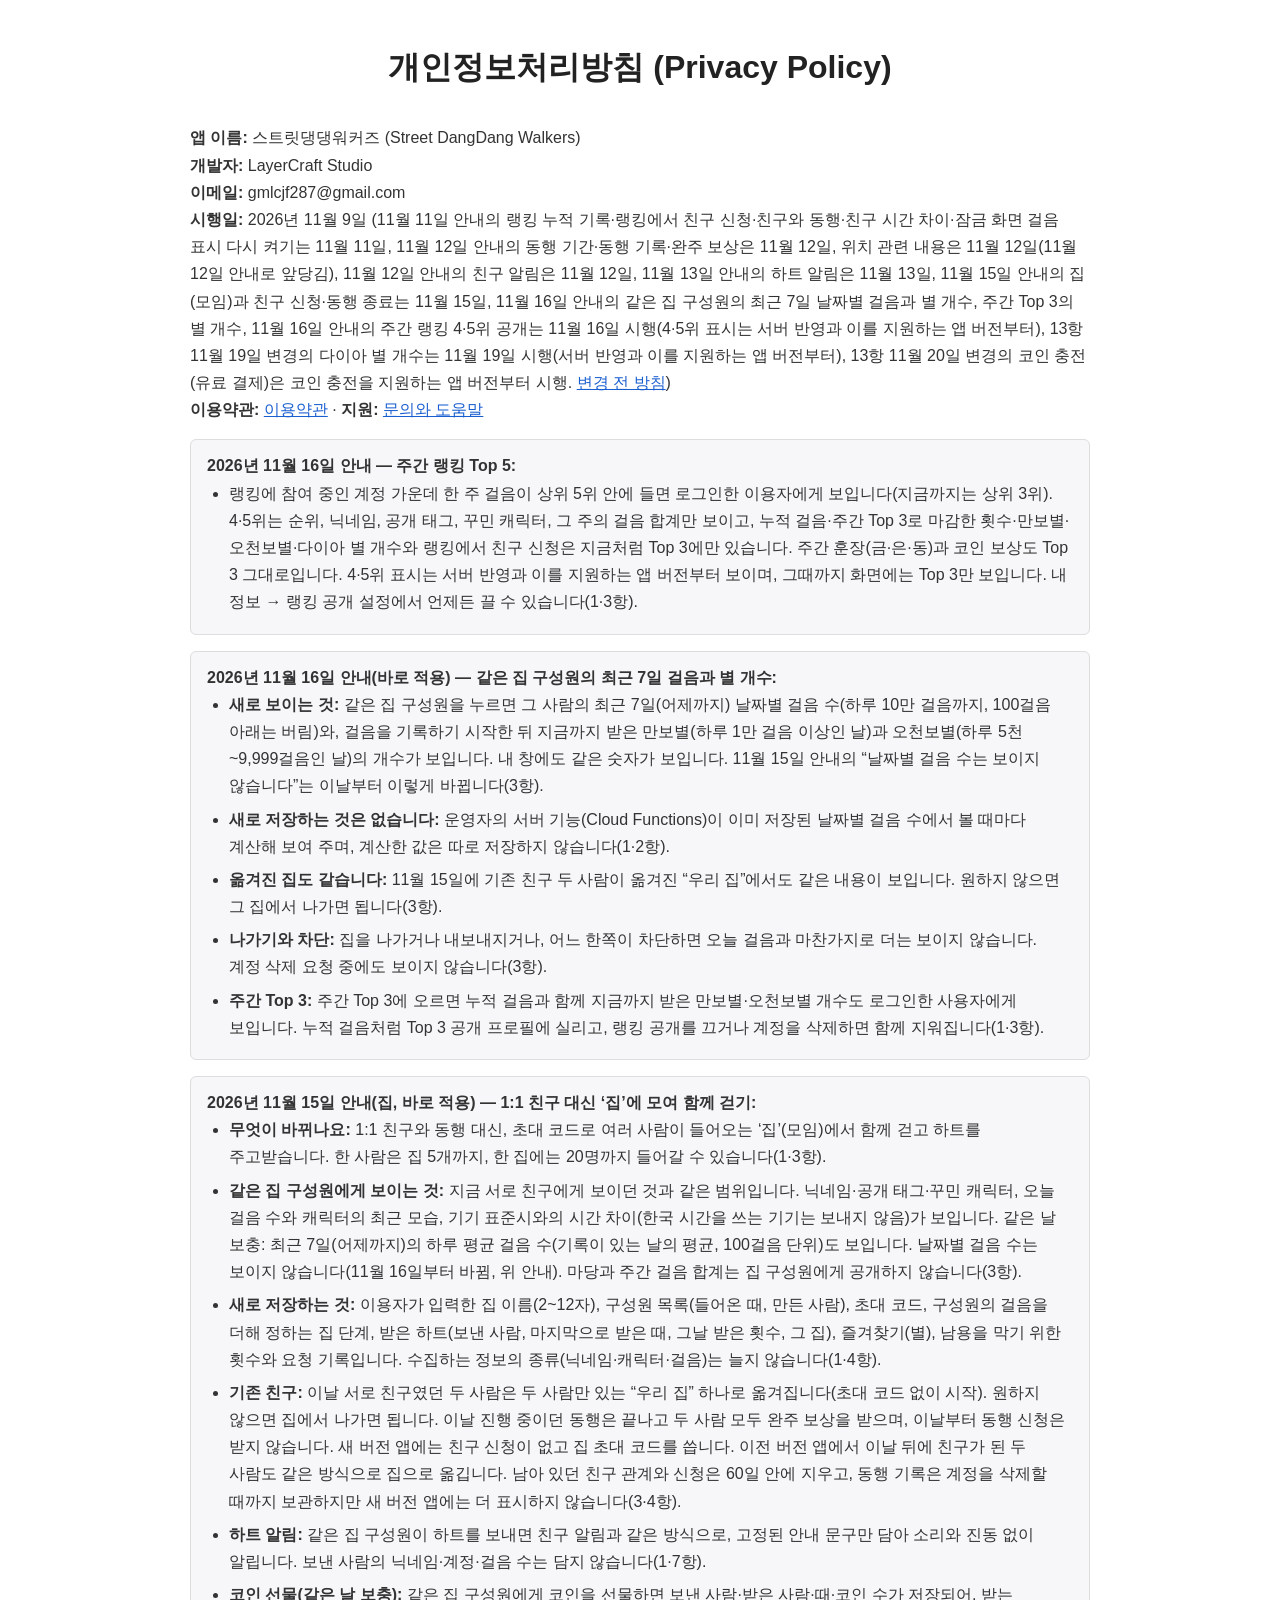
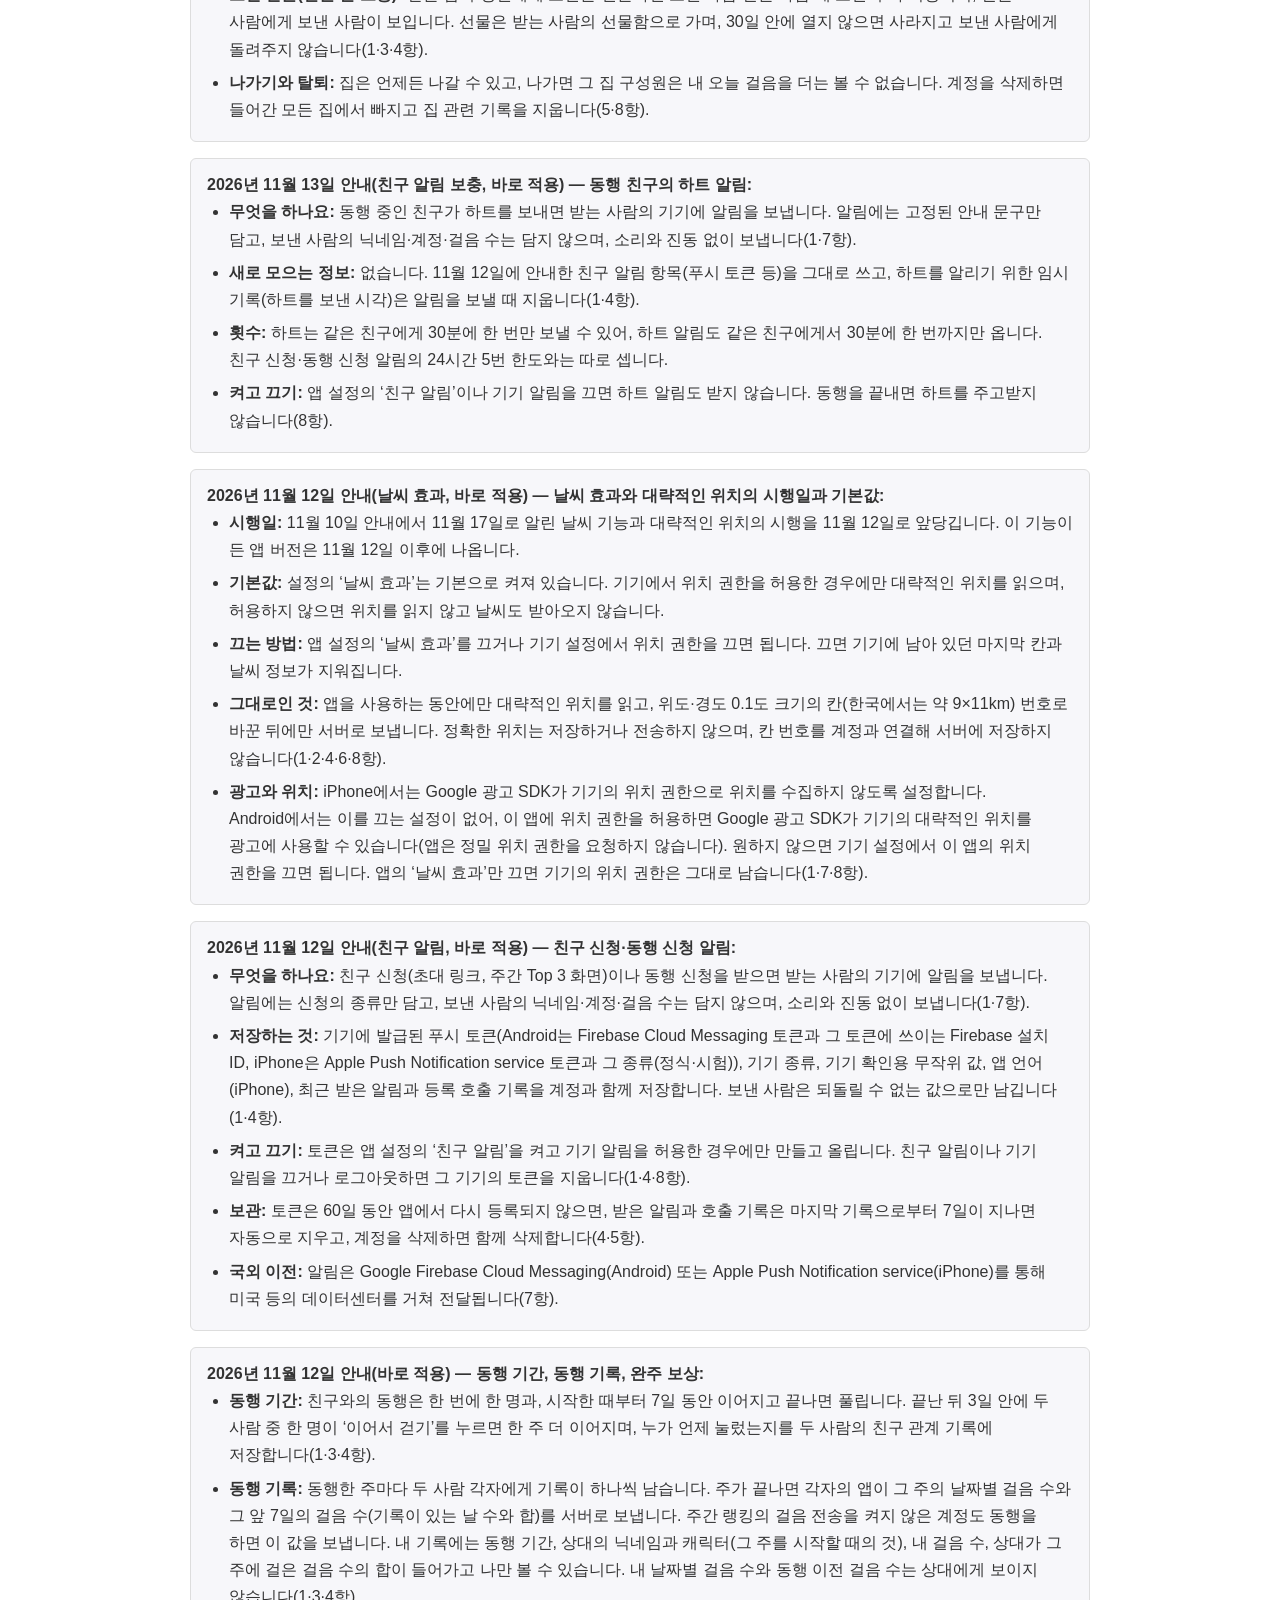
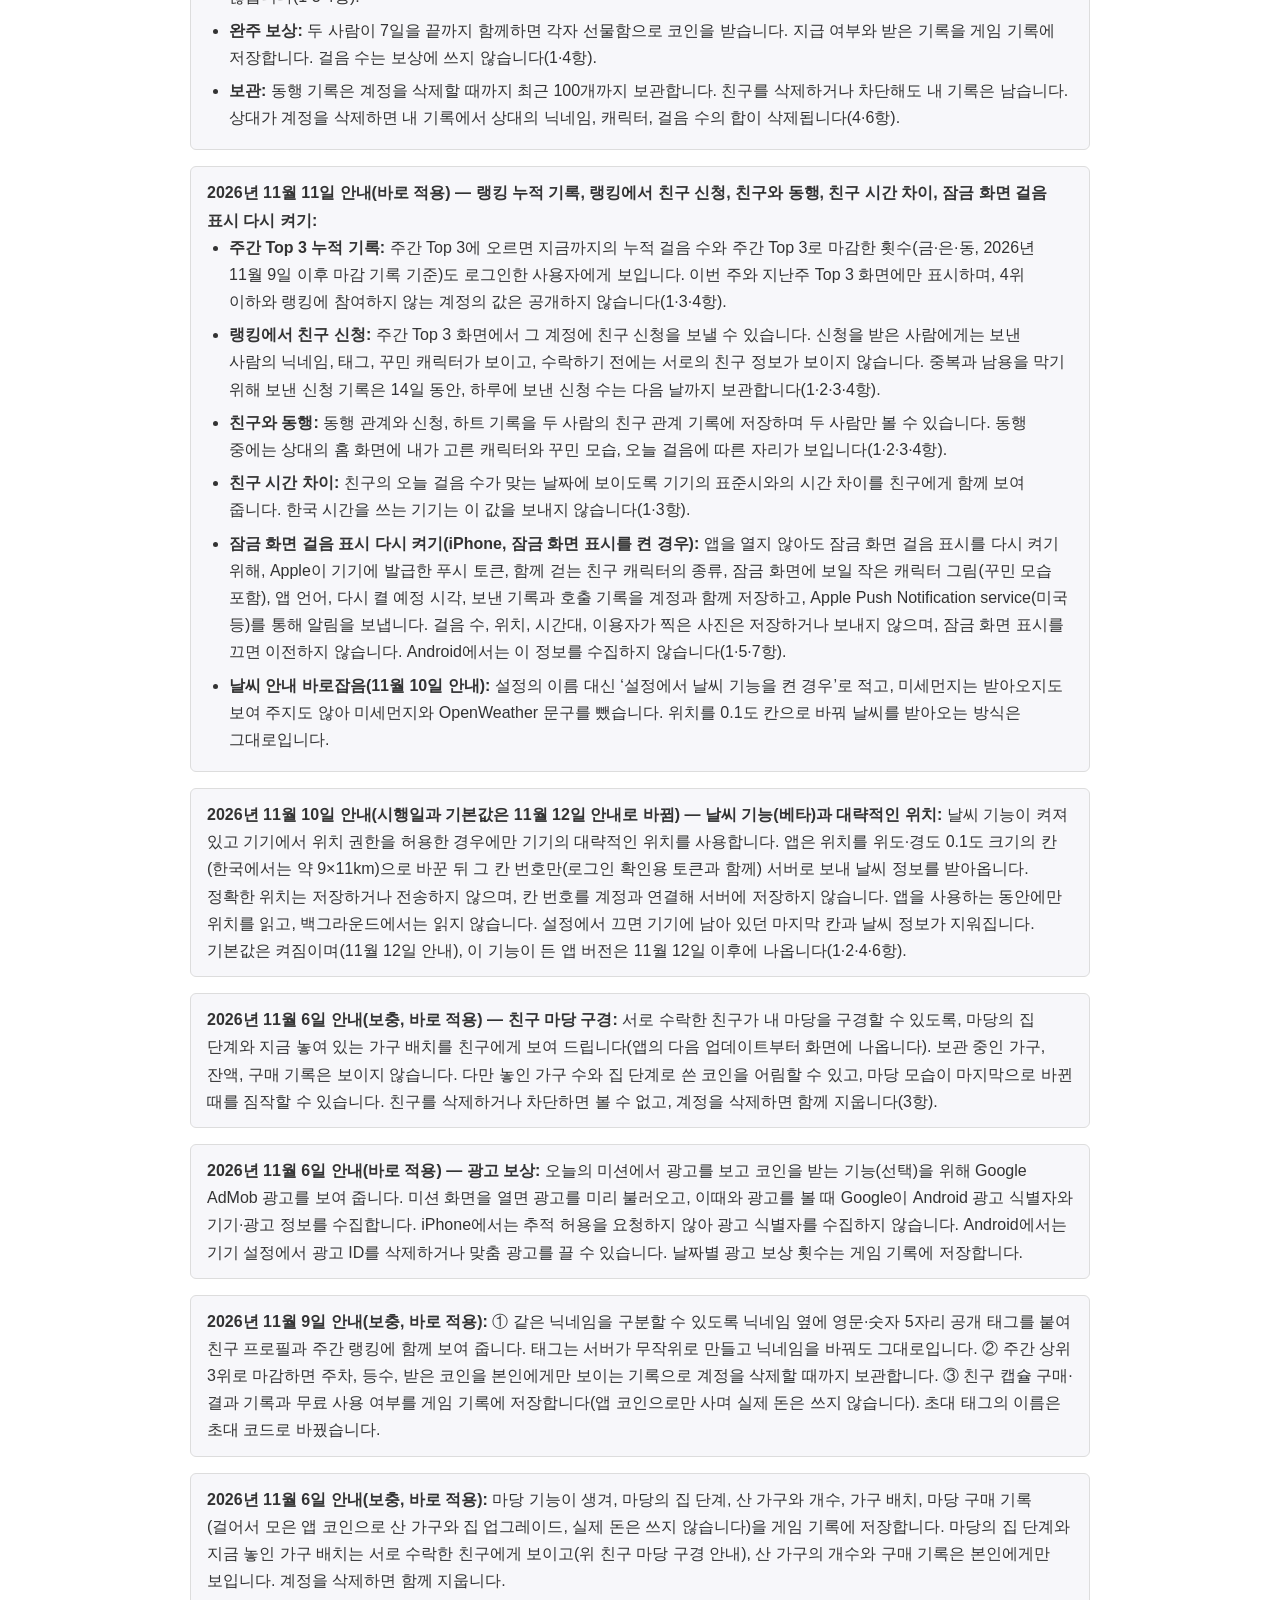
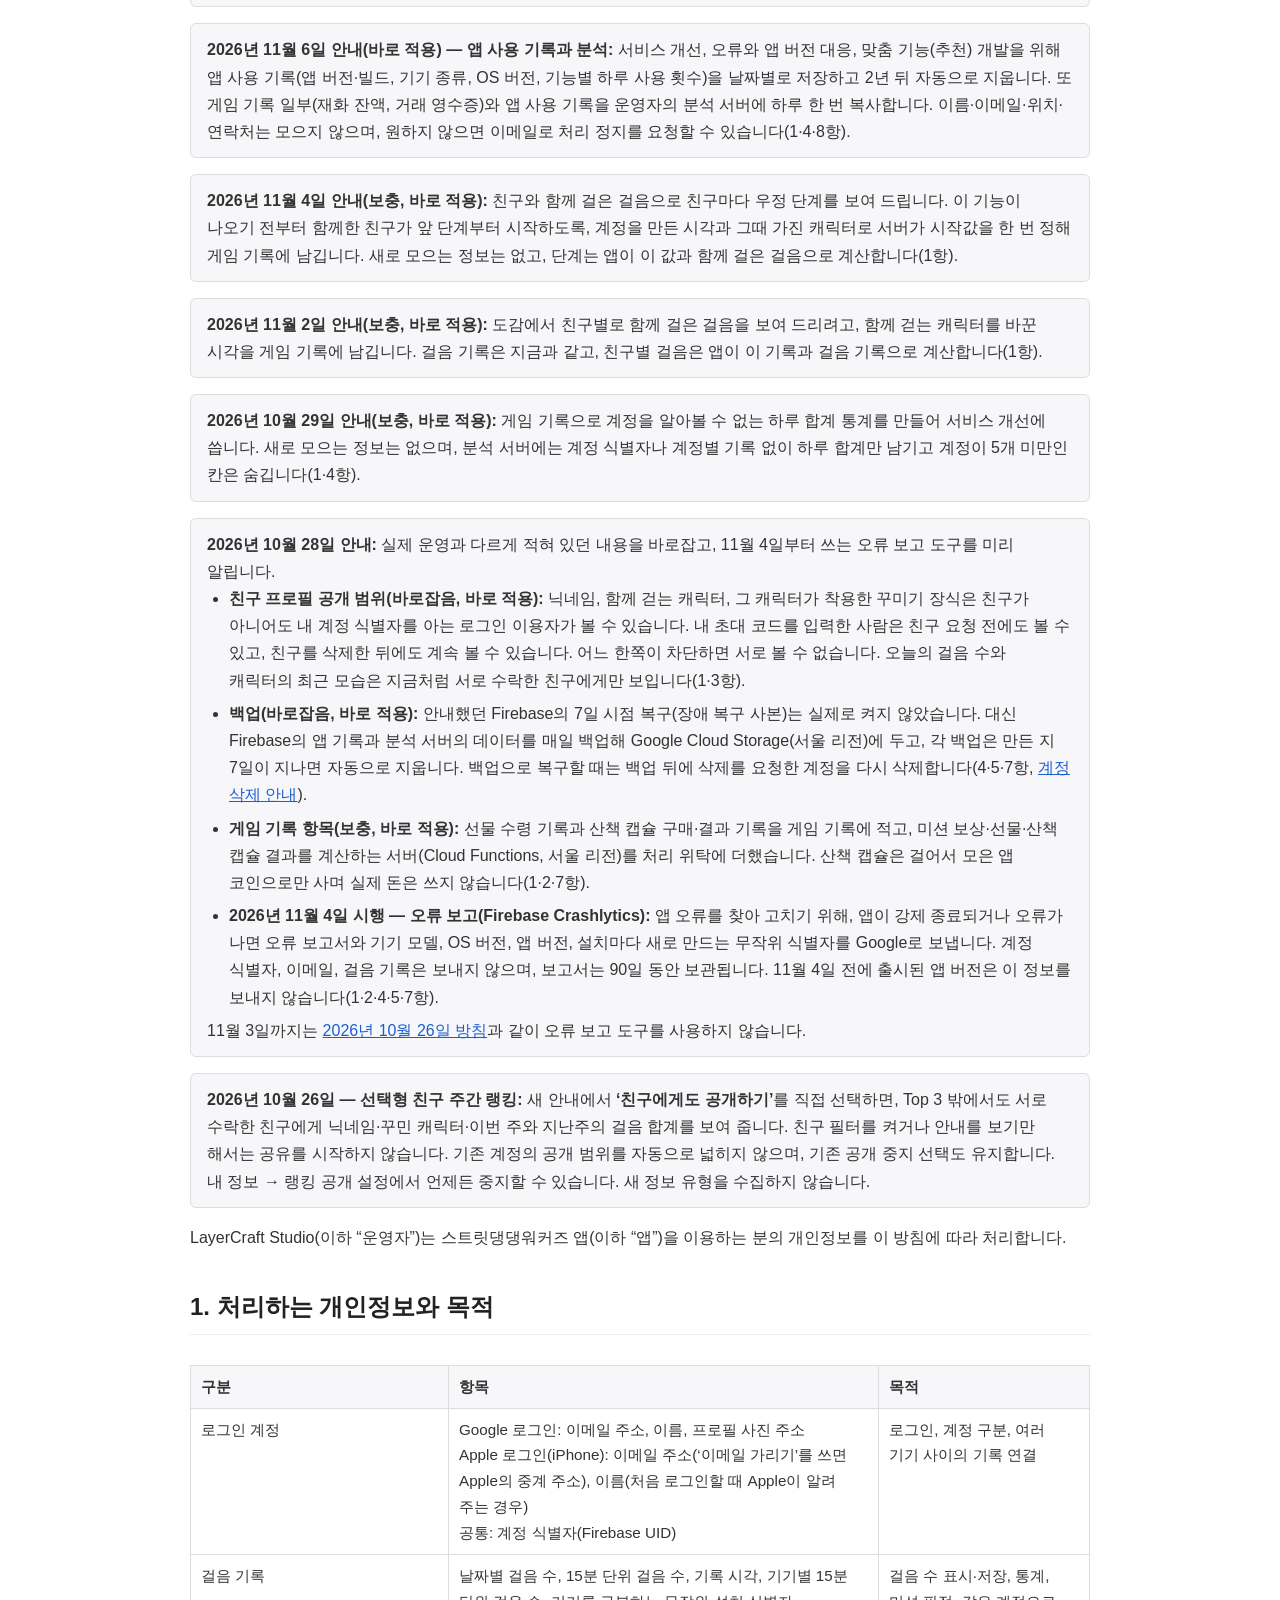
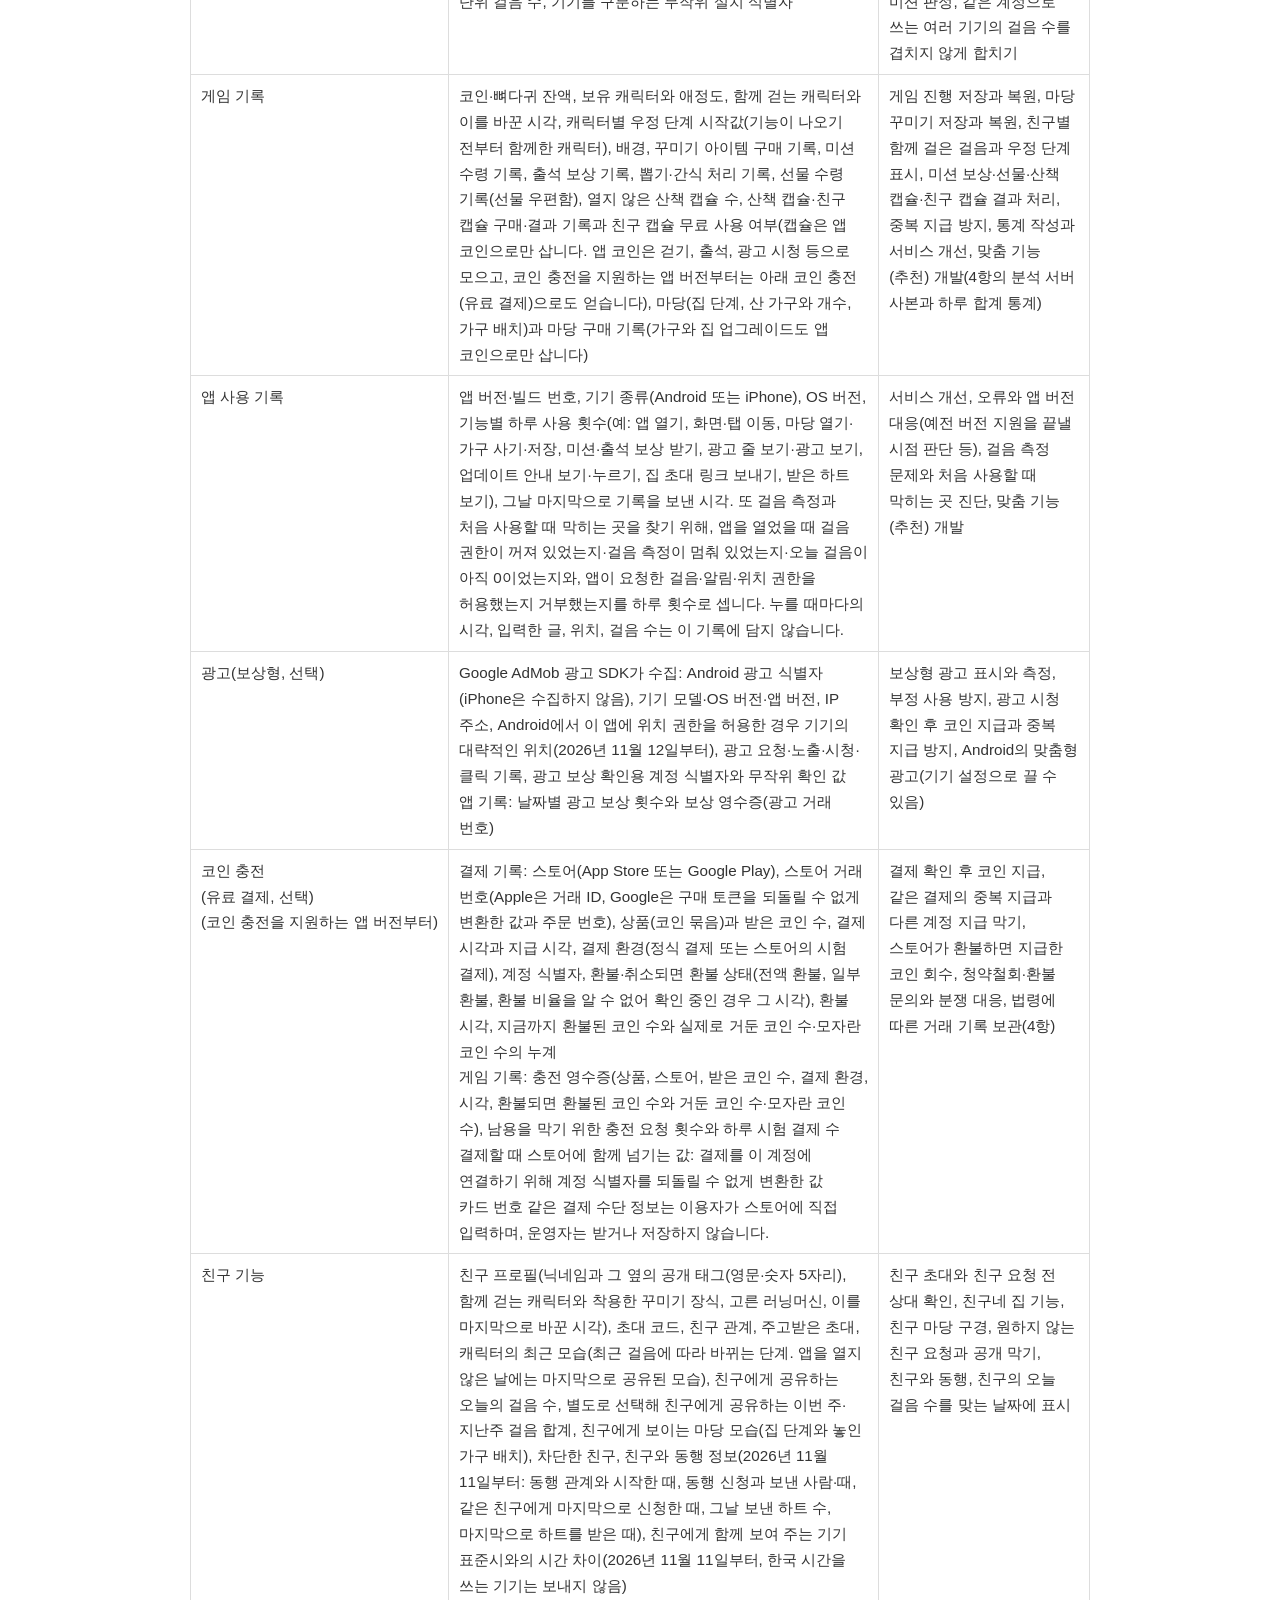
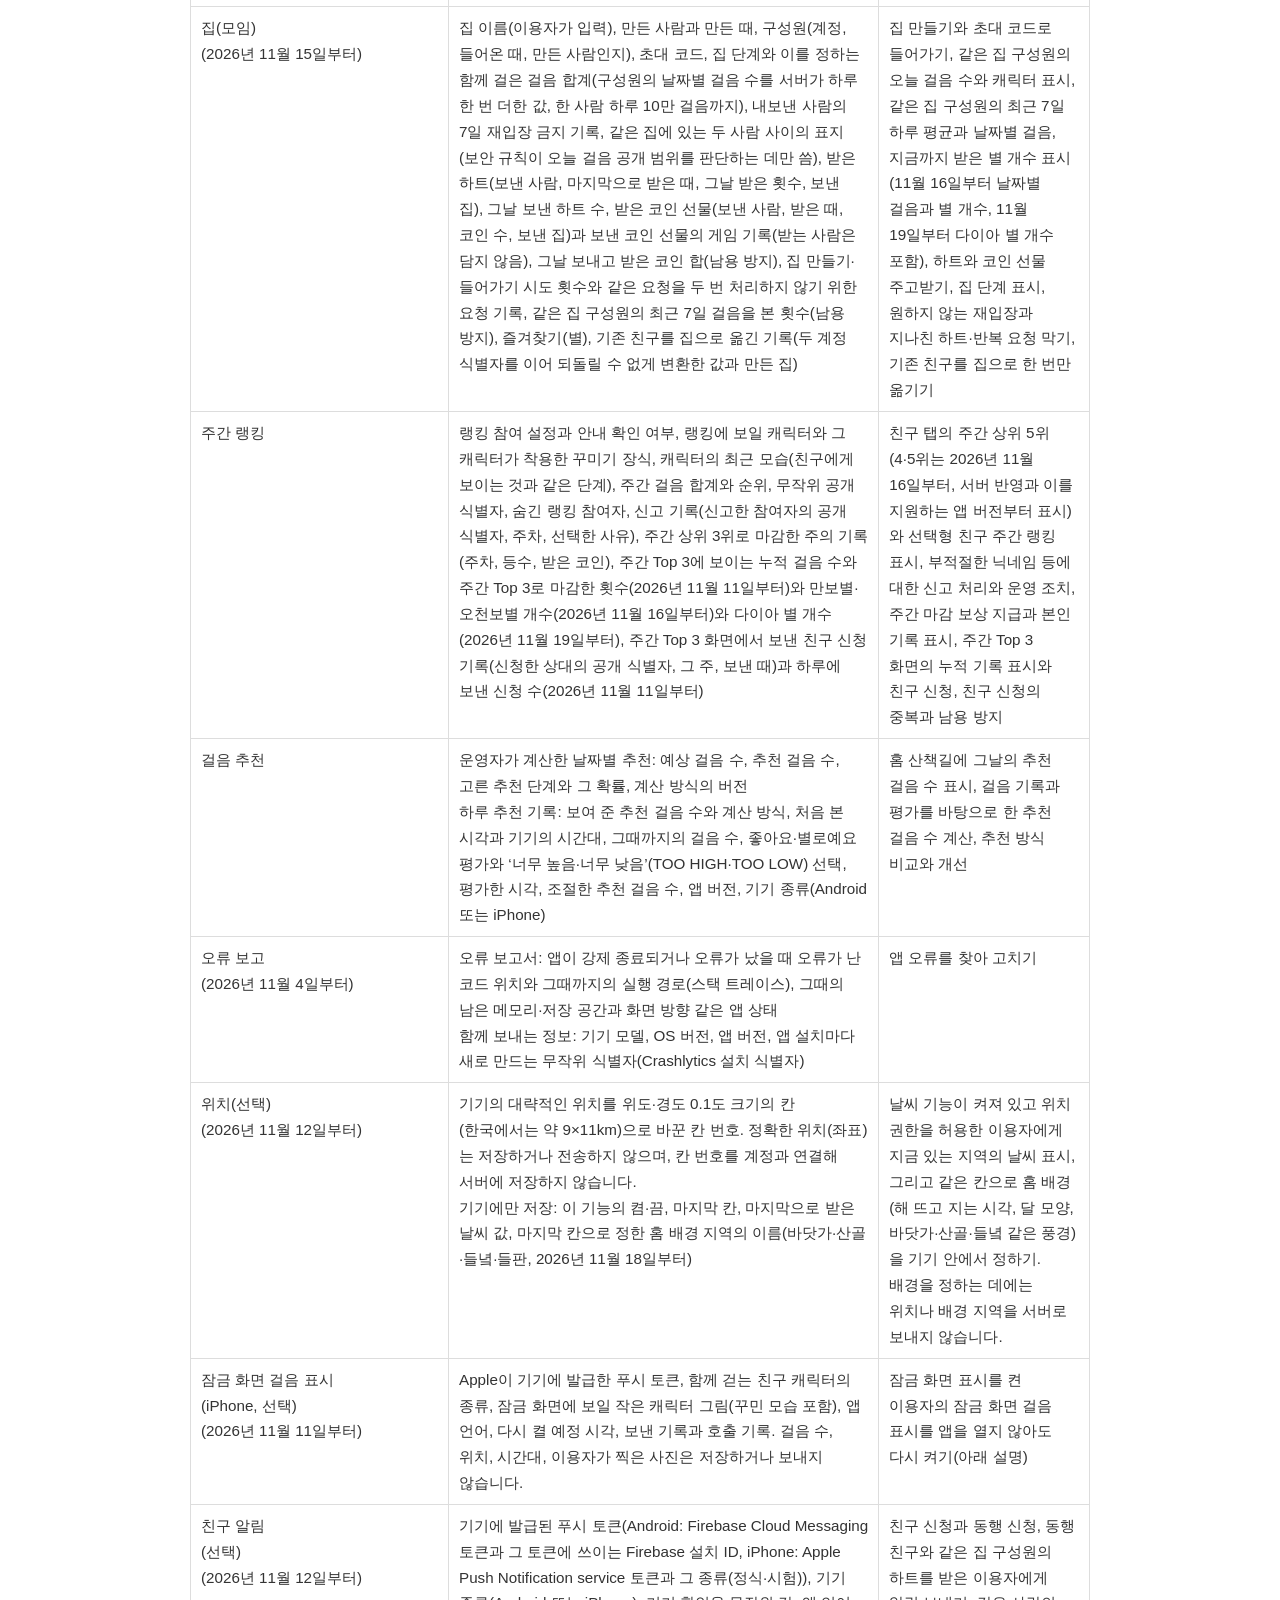
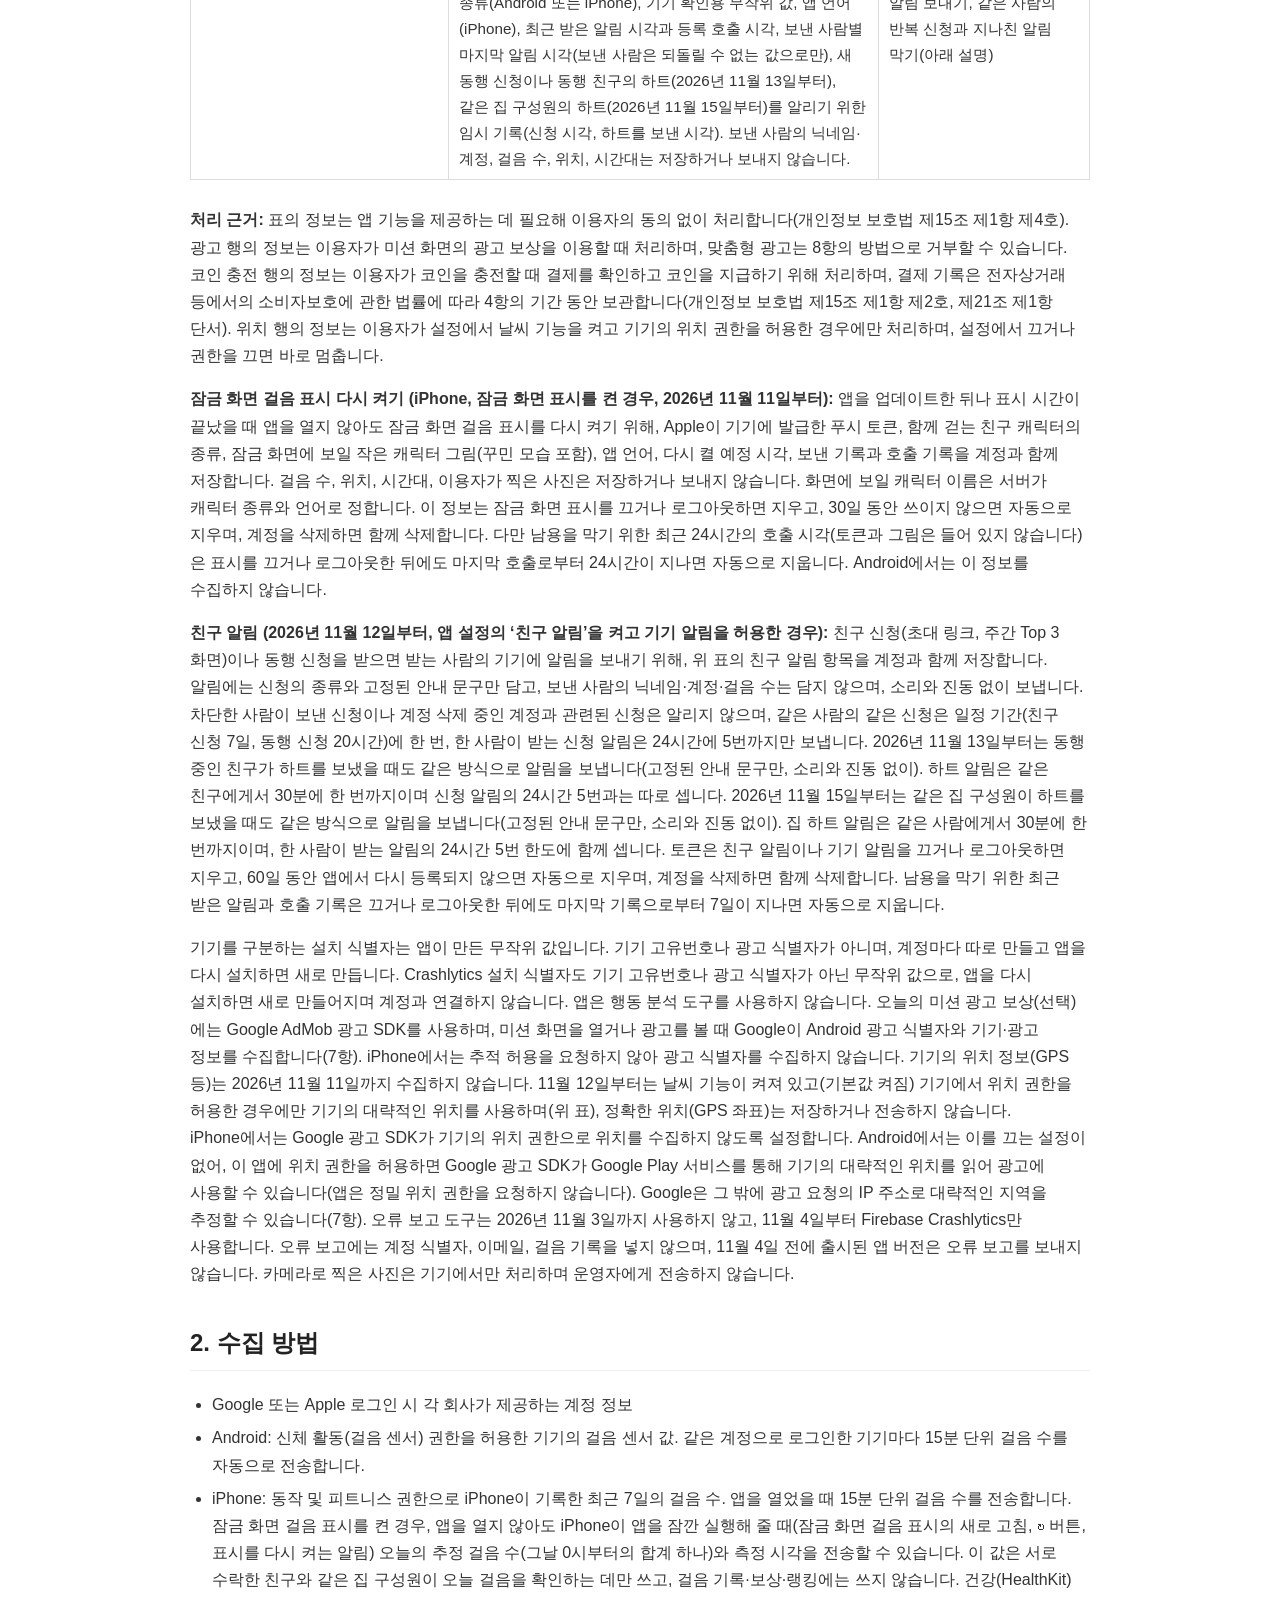
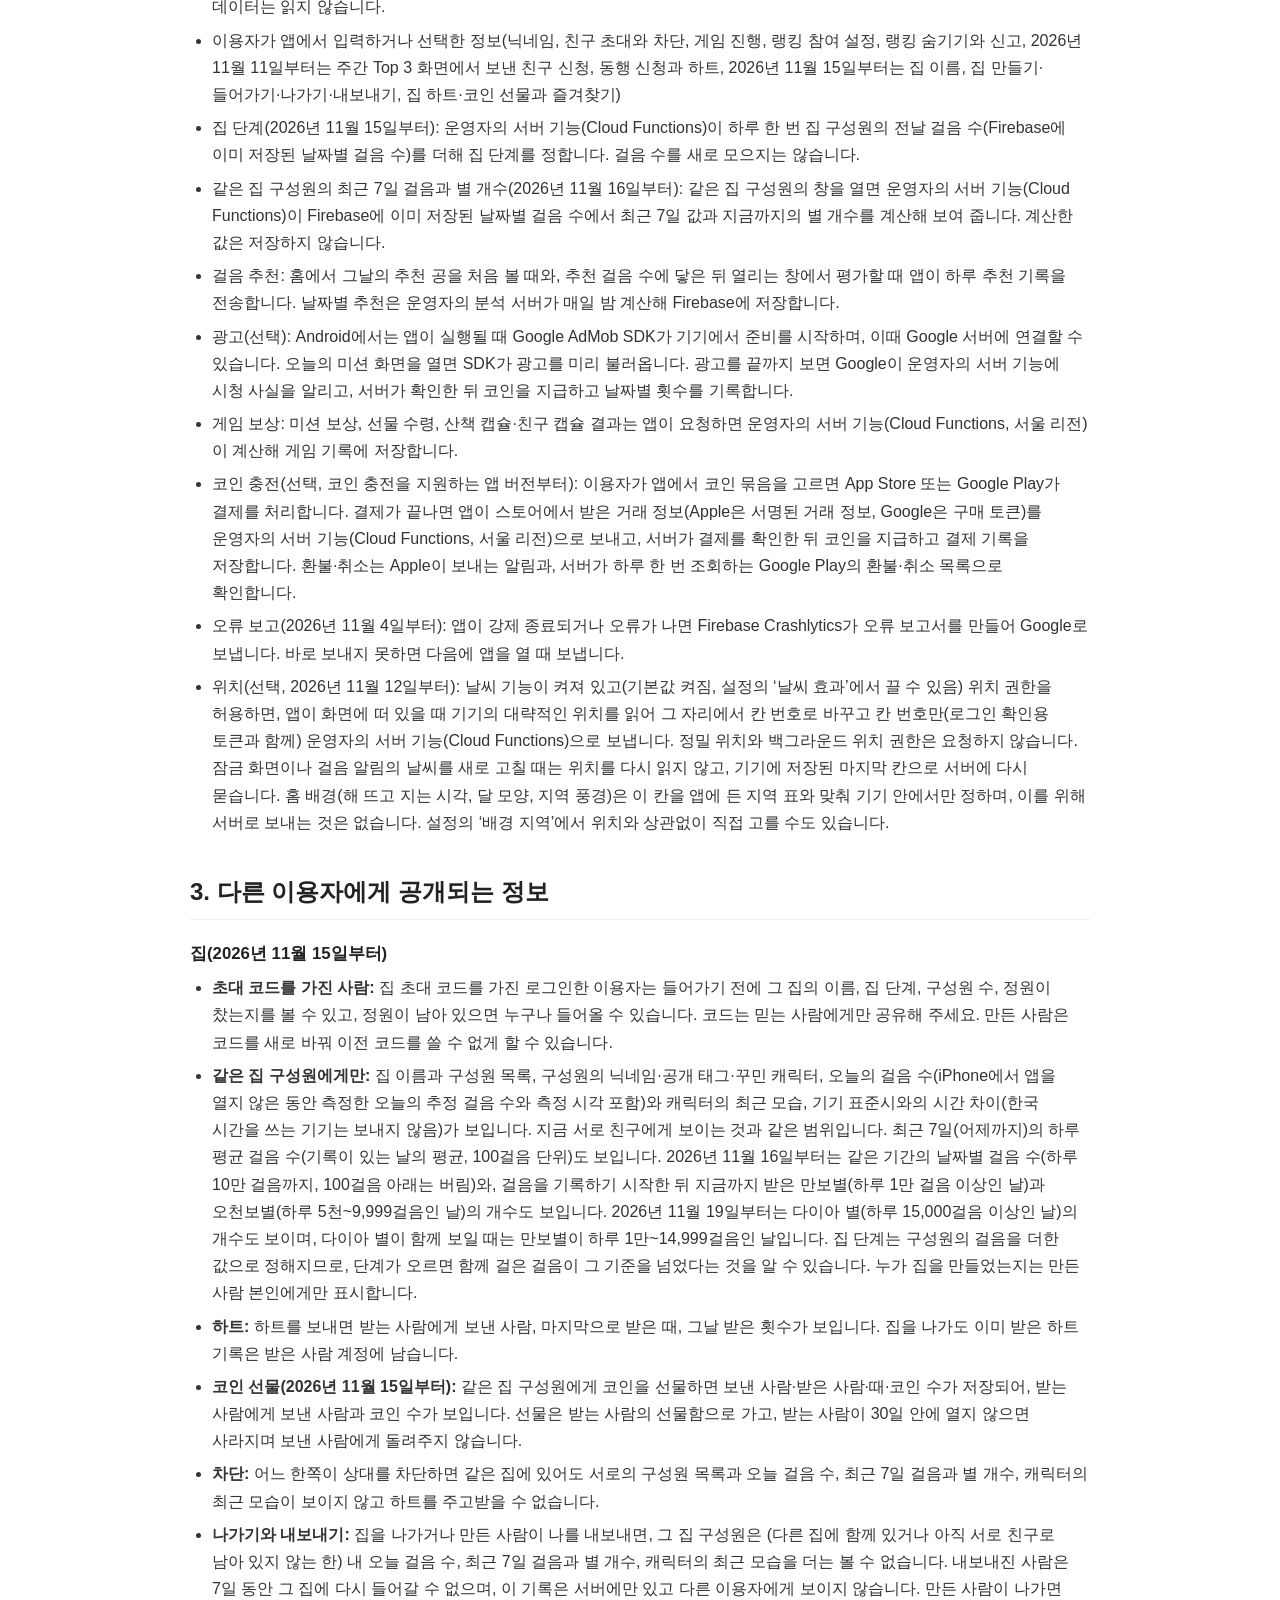
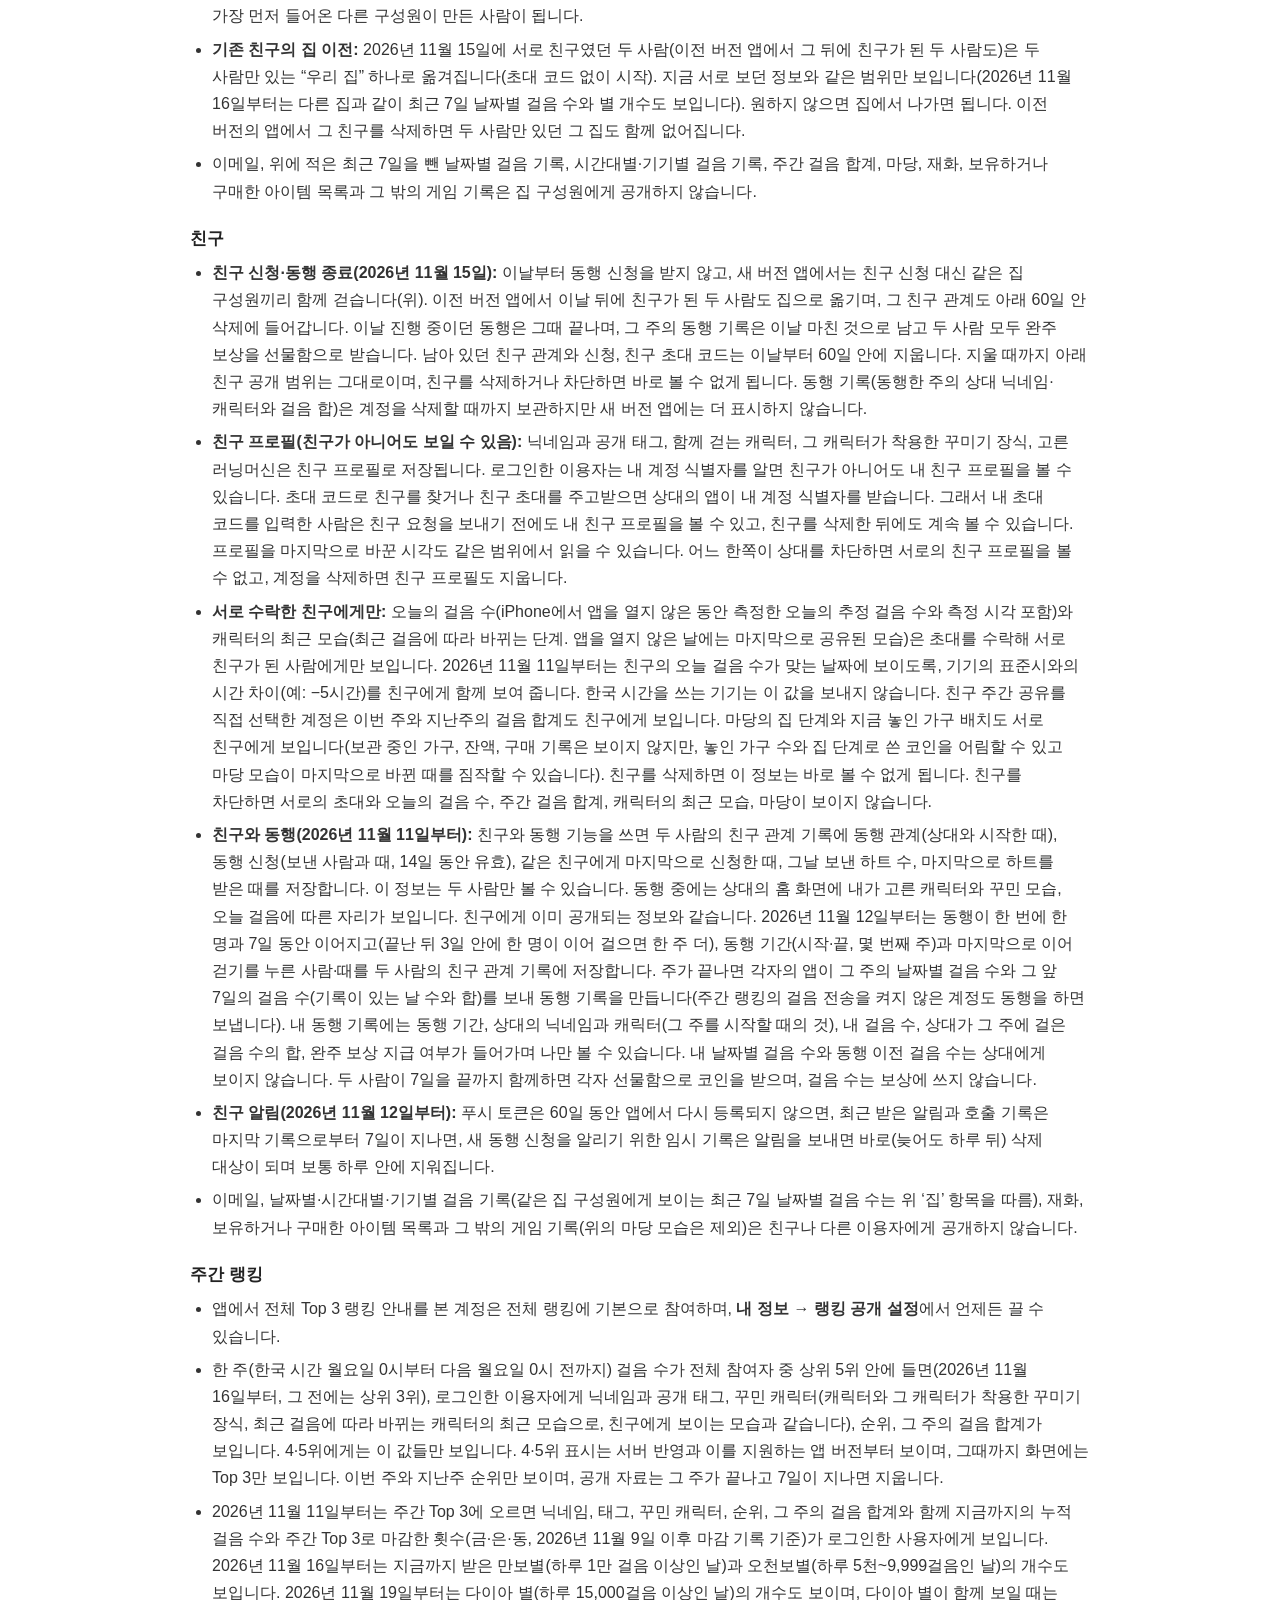
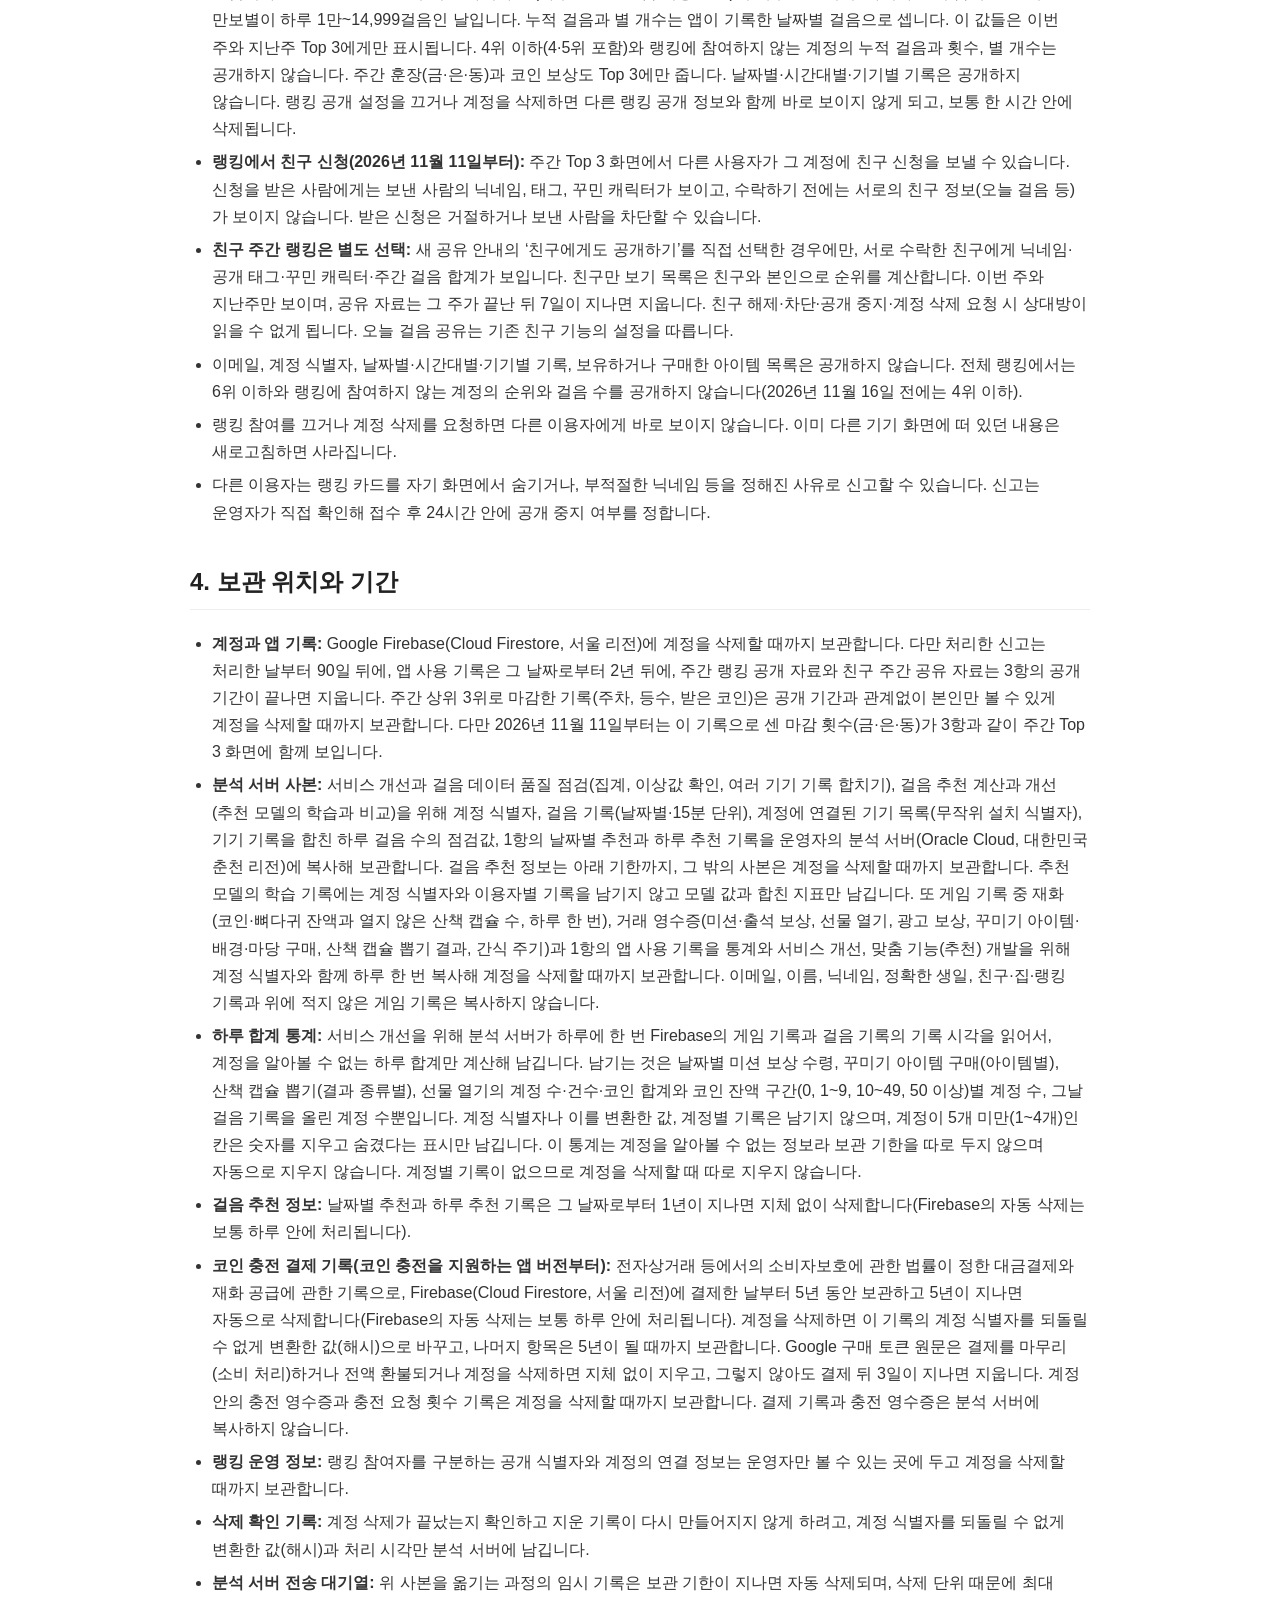
==== commit 7ac9cafd: "Privacy policy: refund status and counts in purchase records, token removed on account deletion Matc" ====
--- a/index.html
+++ b/index.html
@@ -186,7 +186,7 @@
     <tr><td>게임 기록</td><td>코인·뼈다귀 잔액, 보유 캐릭터와 애정도, 함께 걷는 캐릭터와 이를 바꾼 시각, 캐릭터별 우정 단계 시작값(기능이 나오기 전부터 함께한 캐릭터), 배경, 꾸미기 아이템 구매 기록, 미션 수령 기록, 출석 보상 기록, 뽑기·간식 처리 기록, 선물 수령 기록(선물 우편함), 열지 않은 산책 캡슐 수, 산책 캡슐·친구 캡슐 구매·결과 기록과 친구 캡슐 무료 사용 여부(캡슐은 앱 코인으로만 삽니다. 앱 코인은 걷기, 출석, 광고 시청 등으로 모으고, 코인 충전을 지원하는 앱 버전부터는 아래 코인 충전(유료 결제)으로도 얻습니다), 마당(집 단계, 산 가구와 개수, 가구 배치)과 마당 구매 기록(가구와 집 업그레이드도 앱 코인으로만 삽니다)</td><td>게임 진행 저장과 복원, 마당 꾸미기 저장과 복원, 친구별 함께 걸은 걸음과 우정 단계 표시, 미션 보상·선물·산책 캡슐·친구 캡슐 결과 처리, 중복 지급 방지, 통계 작성과 서비스 개선, 맞춤 기능(추천) 개발(4항의 분석 서버 사본과 하루 합계 통계)</td></tr>
     <tr><td>앱 사용 기록</td><td>앱 버전·빌드 번호, 기기 종류(Android 또는 iPhone), OS 버전, 기능별 하루 사용 횟수(예: 앱 열기, 화면·탭 이동, 마당 열기·가구 사기·저장, 미션·출석 보상 받기, 광고 줄 보기·광고 보기, 업데이트 안내 보기·누르기, 집 초대 링크 보내기, 받은 하트 보기), 그날 마지막으로 기록을 보낸 시각. 또 걸음 측정과 처음 사용할 때 막히는 곳을 찾기 위해, 앱을 열었을 때 걸음 권한이 꺼져 있었는지·걸음 측정이 멈춰 있었는지·오늘 걸음이 아직 0이었는지와, 앱이 요청한 걸음·알림·위치 권한을 허용했는지 거부했는지를 하루 횟수로 셉니다. 누를 때마다의 시각, 입력한 글, 위치, 걸음 수는 이 기록에 담지 않습니다.</td><td>서비스 개선, 오류와 앱 버전 대응(예전 버전 지원을 끝낼 시점 판단 등), 걸음 측정 문제와 처음 사용할 때 막히는 곳 진단, 맞춤 기능(추천) 개발</td></tr>
     <tr><td>광고(보상형, 선택)</td><td>Google AdMob 광고 SDK가 수집: Android 광고 식별자(iPhone은 수집하지 않음), 기기 모델·OS 버전·앱 버전, IP 주소, Android에서 이 앱에 위치 권한을 허용한 경우 기기의 대략적인 위치(2026년 11월 12일부터), 광고 요청·노출·시청·클릭 기록, 광고 보상 확인용 계정 식별자와 무작위 확인 값<br>앱 기록: 날짜별 광고 보상 횟수와 보상 영수증(광고 거래 번호)</td><td>보상형 광고 표시와 측정, 부정 사용 방지, 광고 시청 확인 후 코인 지급과 중복 지급 방지, Android의 맞춤형 광고(기기 설정으로 끌 수 있음)</td></tr>
-    <tr><td>코인 충전<br>(유료 결제, 선택)<br>(코인 충전을 지원하는 앱 버전부터)</td><td>결제 기록: 스토어(App Store 또는 Google Play), 스토어 거래 번호(Apple은 거래 ID, Google은 구매 토큰을 되돌릴 수 없게 변환한 값과 주문 번호), 상품(코인 묶음)과 받은 코인 수, 결제 시각과 지급 시각, 결제 환경(정식 결제 또는 스토어의 시험 결제), 계정 식별자, 환불·취소되면 그 시각과 회수한 코인 수·모자란 코인 수<br>게임 기록: 충전 영수증(상품, 스토어, 받은 코인 수, 결제 환경, 시각), 남용을 막기 위한 충전 요청 횟수와 하루 시험 결제 수<br>결제할 때 스토어에 함께 넘기는 값: 결제를 이 계정에 연결하기 위해 계정 식별자를 되돌릴 수 없게 변환한 값<br>카드 번호 같은 결제 수단 정보는 이용자가 스토어에 직접 입력하며, 운영자는 받거나 저장하지 않습니다.</td><td>결제 확인 후 코인 지급, 같은 결제의 중복 지급과 다른 계정 지급 막기, 스토어가 환불하면 지급한 코인 회수, 청약철회·환불 문의와 분쟁 대응, 법령에 따른 거래 기록 보관(4항)</td></tr>
+    <tr><td>코인 충전<br>(유료 결제, 선택)<br>(코인 충전을 지원하는 앱 버전부터)</td><td>결제 기록: 스토어(App Store 또는 Google Play), 스토어 거래 번호(Apple은 거래 ID, Google은 구매 토큰을 되돌릴 수 없게 변환한 값과 주문 번호), 상품(코인 묶음)과 받은 코인 수, 결제 시각과 지급 시각, 결제 환경(정식 결제 또는 스토어의 시험 결제), 계정 식별자, 환불·취소되면 환불 상태(전액 환불, 일부 환불, 환불 비율을 알 수 없어 확인 중인 경우 그 시각), 환불 시각, 지금까지 환불된 코인 수와 실제로 거둔 코인 수·모자란 코인 수의 누계<br>게임 기록: 충전 영수증(상품, 스토어, 받은 코인 수, 결제 환경, 시각, 환불되면 환불된 코인 수와 거둔 코인 수·모자란 코인 수), 남용을 막기 위한 충전 요청 횟수와 하루 시험 결제 수<br>결제할 때 스토어에 함께 넘기는 값: 결제를 이 계정에 연결하기 위해 계정 식별자를 되돌릴 수 없게 변환한 값<br>카드 번호 같은 결제 수단 정보는 이용자가 스토어에 직접 입력하며, 운영자는 받거나 저장하지 않습니다.</td><td>결제 확인 후 코인 지급, 같은 결제의 중복 지급과 다른 계정 지급 막기, 스토어가 환불하면 지급한 코인 회수, 청약철회·환불 문의와 분쟁 대응, 법령에 따른 거래 기록 보관(4항)</td></tr>
     <tr><td>친구 기능</td><td>친구 프로필(닉네임과 그 옆의 공개 태그(영문·숫자 5자리), 함께 걷는 캐릭터와 착용한 꾸미기 장식, 고른 러닝머신, 이를 마지막으로 바꾼 시각), 초대 코드, 친구 관계, 주고받은 초대, 캐릭터의 최근 모습(최근 걸음에 따라 바뀌는 단계. 앱을 열지 않은 날에는 마지막으로 공유된 모습), 친구에게 공유하는 오늘의 걸음 수, 별도로 선택해 친구에게 공유하는 이번 주·지난주 걸음 합계, 친구에게 보이는 마당 모습(집 단계와 놓인 가구 배치), 차단한 친구, 친구와 동행 정보(2026년 11월 11일부터: 동행 관계와 시작한 때, 동행 신청과 보낸 사람·때, 같은 친구에게 마지막으로 신청한 때, 그날 보낸 하트 수, 마지막으로 하트를 받은 때), 친구에게 함께 보여 주는 기기 표준시와의 시간 차이(2026년 11월 11일부터, 한국 시간을 쓰는 기기는 보내지 않음)</td><td>친구 초대와 친구 요청 전 상대 확인, 친구네 집 기능, 친구 마당 구경, 원하지 않는 친구 요청과 공개 막기, 친구와 동행, 친구의 오늘 걸음 수를 맞는 날짜에 표시</td></tr>
     <tr><td>집(모임)<br>(2026년 11월 15일부터)</td><td>집 이름(이용자가 입력), 만든 사람과 만든 때, 구성원(계정, 들어온 때, 만든 사람인지), 초대 코드, 집 단계와 이를 정하는 함께 걸은 걸음 합계(구성원의 날짜별 걸음 수를 서버가 하루 한 번 더한 값, 한 사람 하루 10만 걸음까지), 내보낸 사람의 7일 재입장 금지 기록, 같은 집에 있는 두 사람 사이의 표지(보안 규칙이 오늘 걸음 공개 범위를 판단하는 데만 씀), 받은 하트(보낸 사람, 마지막으로 받은 때, 그날 받은 횟수, 보낸 집), 그날 보낸 하트 수, 받은 코인 선물(보낸 사람, 받은 때, 코인 수, 보낸 집)과 보낸 코인 선물의 게임 기록(받는 사람은 담지 않음), 그날 보내고 받은 코인 합(남용 방지), 집 만들기·들어가기 시도 횟수와 같은 요청을 두 번 처리하지 않기 위한 요청 기록, 같은 집 구성원의 최근 7일 걸음을 본 횟수(남용 방지), 즐겨찾기(별), 기존 친구를 집으로 옮긴 기록(두 계정 식별자를 이어 되돌릴 수 없게 변환한 값과 만든 집)</td><td>집 만들기와 초대 코드로 들어가기, 같은 집 구성원의 오늘 걸음 수와 캐릭터 표시, 같은 집 구성원의 최근 7일 하루 평균과 날짜별 걸음, 지금까지 받은 별 개수 표시(11월 16일부터 날짜별 걸음과 별 개수, 11월 19일부터 다이아 별 개수 포함), 하트와 코인 선물 주고받기, 집 단계 표시, 원하지 않는 재입장과 지나친 하트·반복 요청 막기, 기존 친구를 집으로 한 번만 옮기기</td></tr>
     <tr><td>주간 랭킹</td><td>랭킹 참여 설정과 안내 확인 여부, 랭킹에 보일 캐릭터와 그 캐릭터가 착용한 꾸미기 장식, 캐릭터의 최근 모습(친구에게 보이는 것과 같은 단계), 주간 걸음 합계와 순위, 무작위 공개 식별자, 숨긴 랭킹 참여자, 신고 기록(신고한 참여자의 공개 식별자, 주차, 선택한 사유), 주간 상위 3위로 마감한 주의 기록(주차, 등수, 받은 코인), 주간 Top 3에 보이는 누적 걸음 수와 주간 Top 3로 마감한 횟수(2026년 11월 11일부터)와 만보별·오천보별 개수(2026년 11월 16일부터)와 다이아 별 개수(2026년 11월 19일부터), 주간 Top 3 화면에서 보낸 친구 신청 기록(신청한 상대의 공개 식별자, 그 주, 보낸 때)과 하루에 보낸 신청 수(2026년 11월 11일부터)</td><td>친구 탭의 주간 상위 5위(4·5위는 2026년 11월 16일부터, 서버 반영과 이를 지원하는 앱 버전부터 표시)와 선택형 친구 주간 랭킹 표시, 부적절한 닉네임 등에 대한 신고 처리와 운영 조치, 주간 마감 보상 지급과 본인 기록 표시, 주간 Top 3 화면의 누적 기록 표시와 친구 신청, 친구 신청의 중복과 남용 방지</td></tr>
@@ -260,7 +260,7 @@
     <li><strong>분석 서버 사본:</strong> 서비스 개선과 걸음 데이터 품질 점검(집계, 이상값 확인, 여러 기기 기록 합치기), 걸음 추천 계산과 개선(추천 모델의 학습과 비교)을 위해 계정 식별자, 걸음 기록(날짜별·15분 단위), 계정에 연결된 기기 목록(무작위 설치 식별자), 기기 기록을 합친 하루 걸음 수의 점검값, 1항의 날짜별 추천과 하루 추천 기록을 운영자의 분석 서버(Oracle Cloud, 대한민국 춘천 리전)에 복사해 보관합니다. 걸음 추천 정보는 아래 기한까지, 그 밖의 사본은 계정을 삭제할 때까지 보관합니다. 추천 모델의 학습 기록에는 계정 식별자와 이용자별 기록을 남기지 않고 모델 값과 합친 지표만 남깁니다. 또 게임 기록 중 재화(코인·뼈다귀 잔액과 열지 않은 산책 캡슐 수, 하루 한 번), 거래 영수증(미션·출석 보상, 선물 열기, 광고 보상, 꾸미기 아이템·배경·마당 구매, 산책 캡슐 뽑기 결과, 간식 주기)과 1항의 앱 사용 기록을 통계와 서비스 개선, 맞춤 기능(추천) 개발을 위해 계정 식별자와 함께 하루 한 번 복사해 계정을 삭제할 때까지 보관합니다. 이메일, 이름, 닉네임, 정확한 생일, 친구·집·랭킹 기록과 위에 적지 않은 게임 기록은 복사하지 않습니다.</li>
     <li><strong>하루 합계 통계:</strong> 서비스 개선을 위해 분석 서버가 하루에 한 번 Firebase의 게임 기록과 걸음 기록의 기록 시각을 읽어서, 계정을 알아볼 수 없는 하루 합계만 계산해 남깁니다. 남기는 것은 날짜별 미션 보상 수령, 꾸미기 아이템 구매(아이템별), 산책 캡슐 뽑기(결과 종류별), 선물 열기의 계정 수·건수·코인 합계와 코인 잔액 구간(0, 1~9, 10~49, 50 이상)별 계정 수, 그날 걸음 기록을 올린 계정 수뿐입니다. 계정 식별자나 이를 변환한 값, 계정별 기록은 남기지 않으며, 계정이 5개 미만(1~4개)인 칸은 숫자를 지우고 숨겼다는 표시만 남깁니다. 이 통계는 계정을 알아볼 수 없는 정보라 보관 기한을 따로 두지 않으며 자동으로 지우지 않습니다. 계정별 기록이 없으므로 계정을 삭제할 때 따로 지우지 않습니다.</li>
     <li><strong>걸음 추천 정보:</strong> 날짜별 추천과 하루 추천 기록은 그 날짜로부터 1년이 지나면 지체 없이 삭제합니다(Firebase의 자동 삭제는 보통 하루 안에 처리됩니다).</li>
-    <li><strong>코인 충전 결제 기록(코인 충전을 지원하는 앱 버전부터):</strong> 전자상거래 등에서의 소비자보호에 관한 법률이 정한 대금결제와 재화 공급에 관한 기록으로, Firebase(Cloud Firestore, 서울 리전)에 결제한 날부터 5년 동안 보관하고 5년이 지나면 자동으로 삭제합니다(Firebase의 자동 삭제는 보통 하루 안에 처리됩니다). 계정을 삭제하면 이 기록의 계정 식별자를 되돌릴 수 없게 변환한 값(해시)으로 바꾸고, 나머지 항목은 5년이 될 때까지 보관합니다. Google 구매 토큰 원문은 결제를 마무리(소비 처리)하면 바로 지우고, 마무리하지 못해도 결제 뒤 3일이 지나면 지웁니다. 계정 안의 충전 영수증과 충전 요청 횟수 기록은 계정을 삭제할 때까지 보관합니다. 결제 기록과 충전 영수증은 분석 서버에 복사하지 않습니다.</li>
+    <li><strong>코인 충전 결제 기록(코인 충전을 지원하는 앱 버전부터):</strong> 전자상거래 등에서의 소비자보호에 관한 법률이 정한 대금결제와 재화 공급에 관한 기록으로, Firebase(Cloud Firestore, 서울 리전)에 결제한 날부터 5년 동안 보관하고 5년이 지나면 자동으로 삭제합니다(Firebase의 자동 삭제는 보통 하루 안에 처리됩니다). 계정을 삭제하면 이 기록의 계정 식별자를 되돌릴 수 없게 변환한 값(해시)으로 바꾸고, 나머지 항목은 5년이 될 때까지 보관합니다. Google 구매 토큰 원문은 결제를 마무리(소비 처리)하거나 전액 환불되거나 계정을 삭제하면 지체 없이 지우고, 그렇지 않아도 결제 뒤 3일이 지나면 지웁니다. 계정 안의 충전 영수증과 충전 요청 횟수 기록은 계정을 삭제할 때까지 보관합니다. 결제 기록과 충전 영수증은 분석 서버에 복사하지 않습니다.</li>
     <li><strong>랭킹 운영 정보:</strong> 랭킹 참여자를 구분하는 공개 식별자와 계정의 연결 정보는 운영자만 볼 수 있는 곳에 두고 계정을 삭제할 때까지 보관합니다.</li>
     <li><strong>삭제 확인 기록:</strong> 계정 삭제가 끝났는지 확인하고 지운 기록이 다시 만들어지지 않게 하려고, 계정 식별자를 되돌릴 수 없게 변환한 값(해시)과 처리 시각만 분석 서버에 남깁니다.</li>
     <li><strong>분석 서버 전송 대기열:</strong> 위 사본을 옮기는 과정의 임시 기록은 보관 기한이 지나면 자동 삭제되며, 삭제 단위 때문에 최대 40일(처리 오류 기록은 최대 100일)까지 남을 수 있습니다.</li>
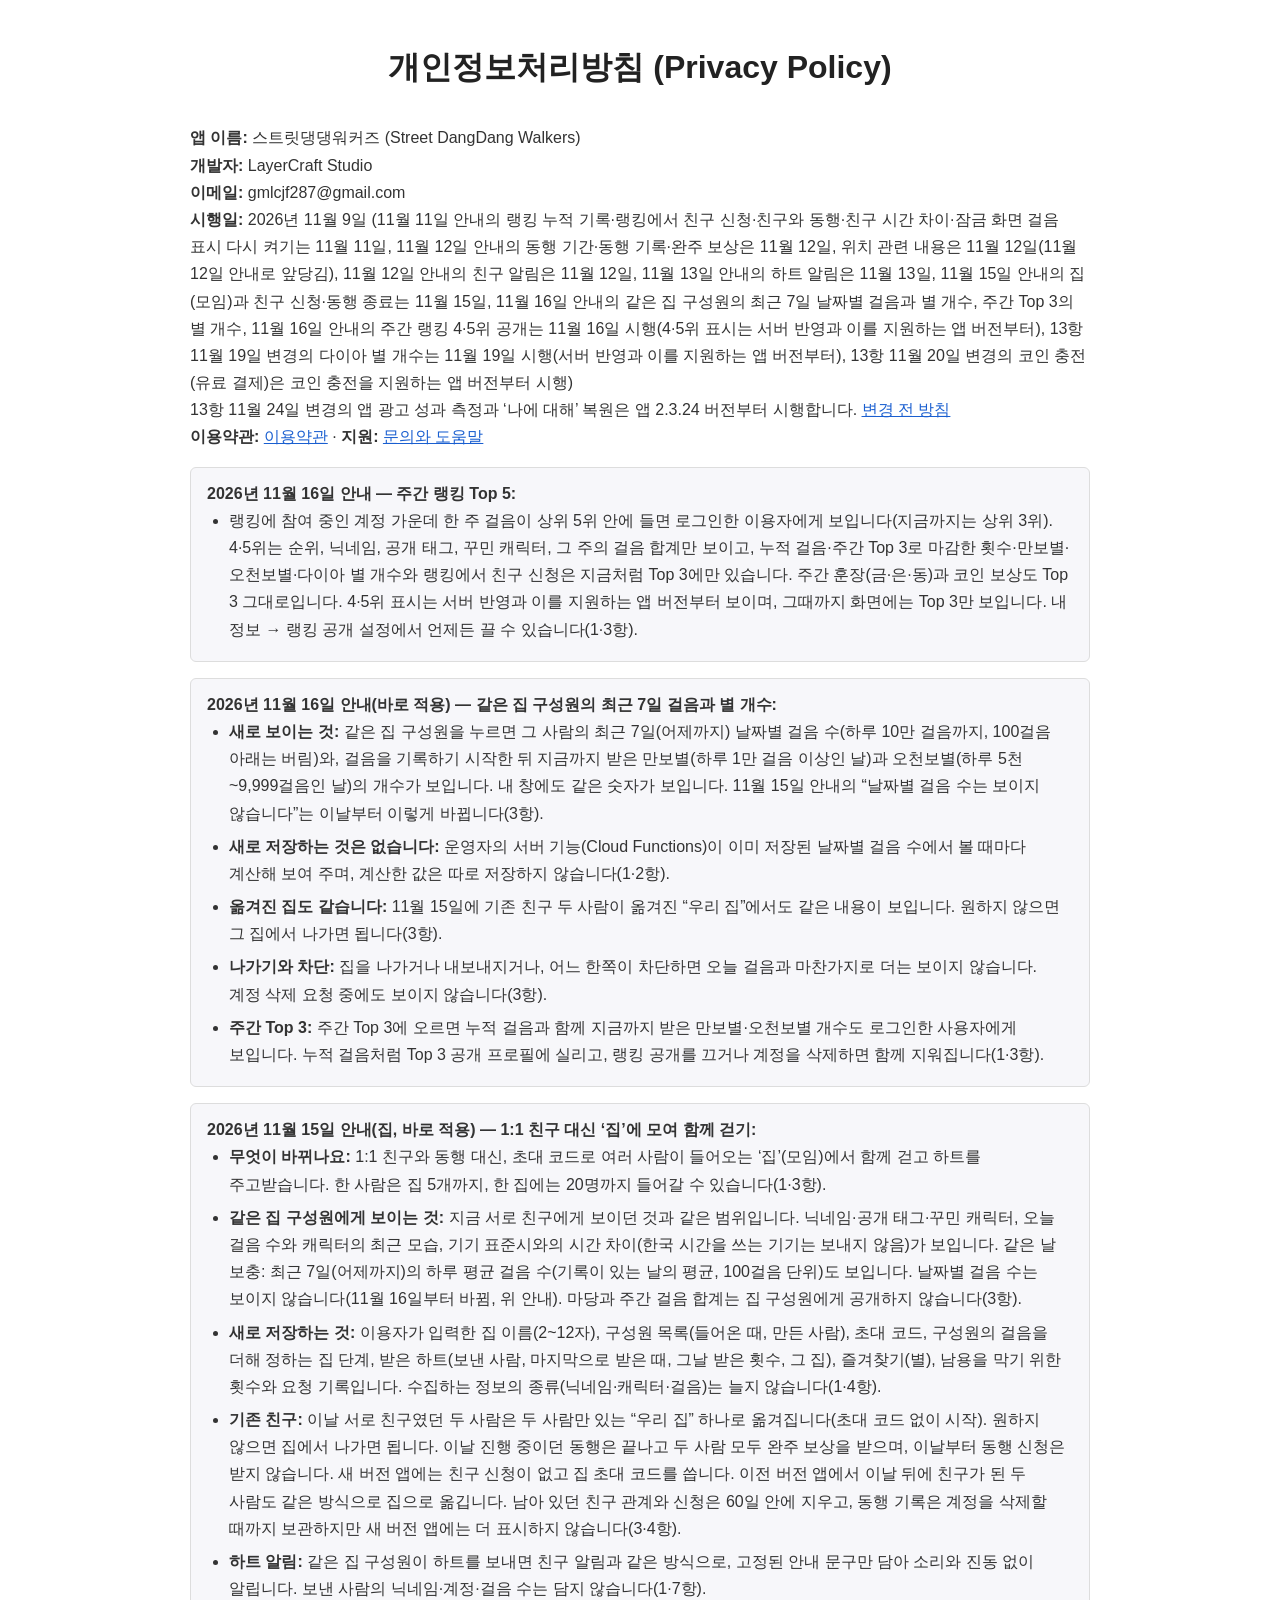
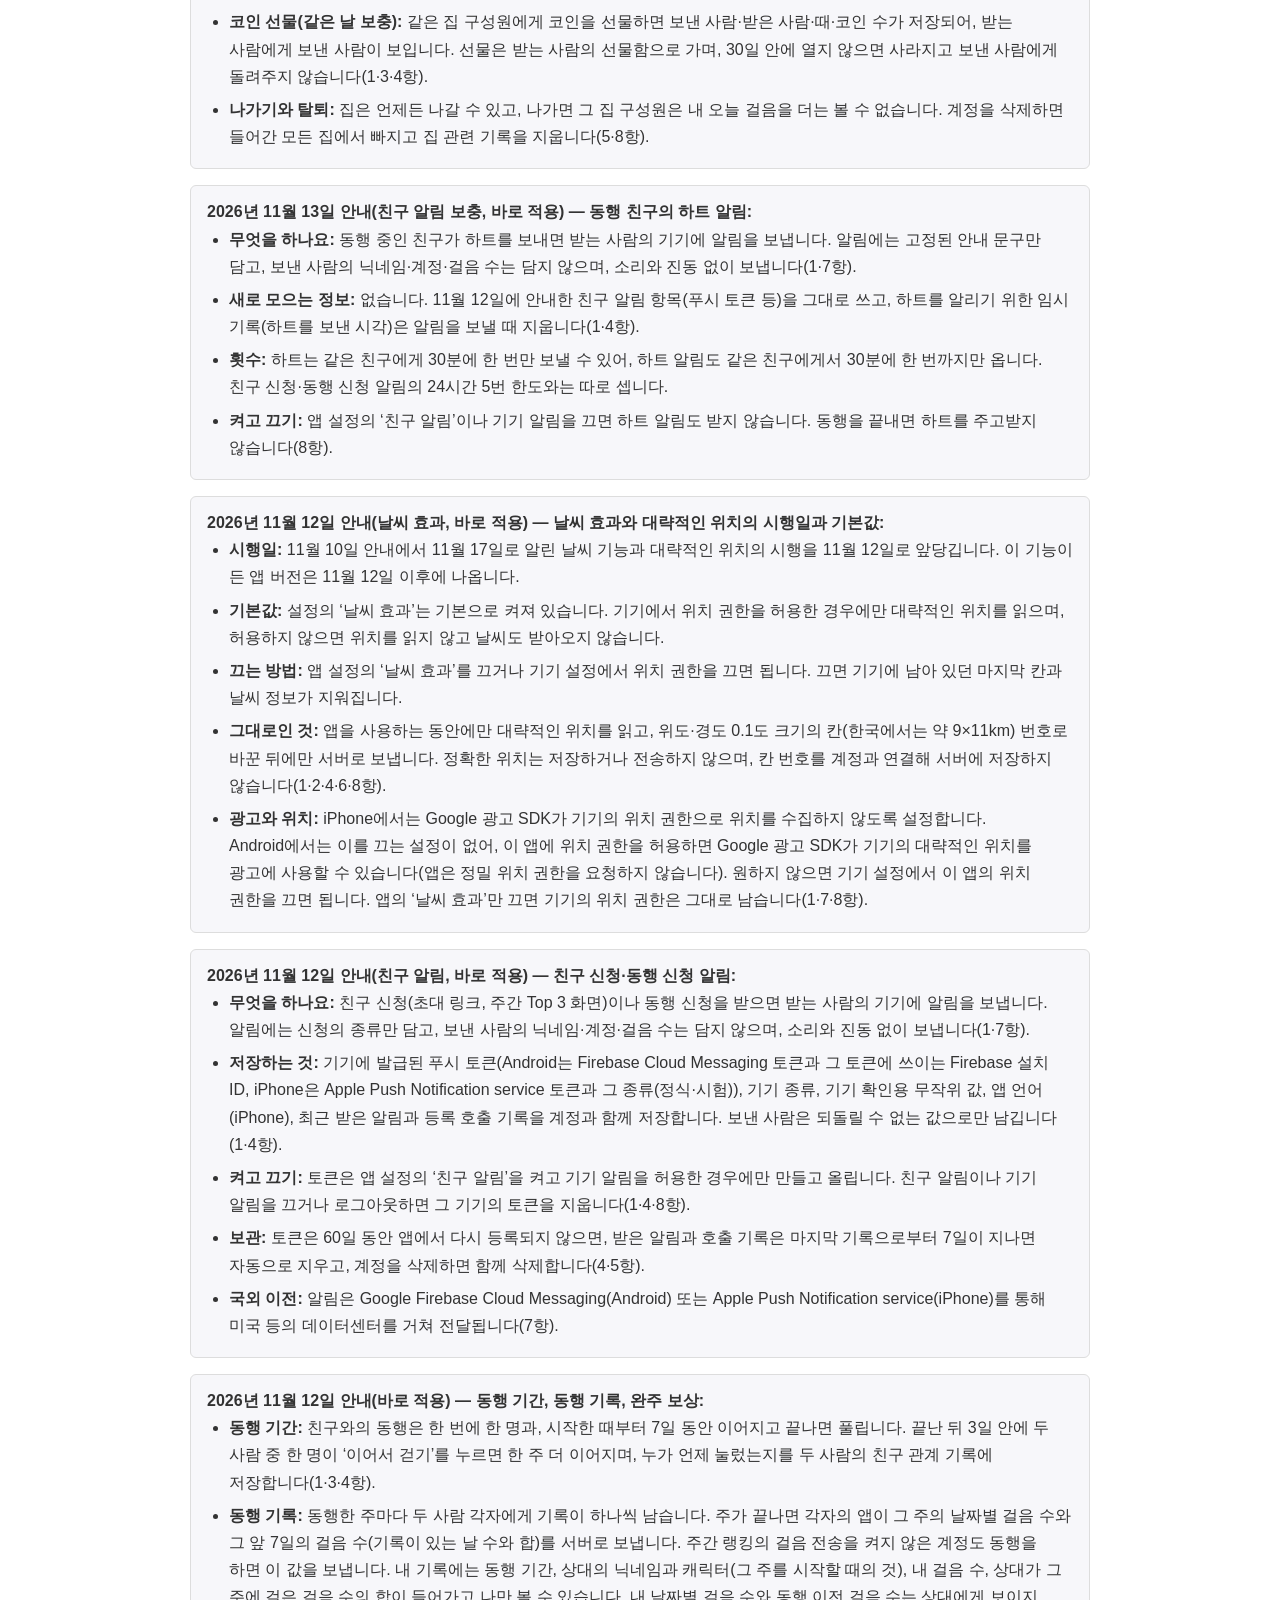
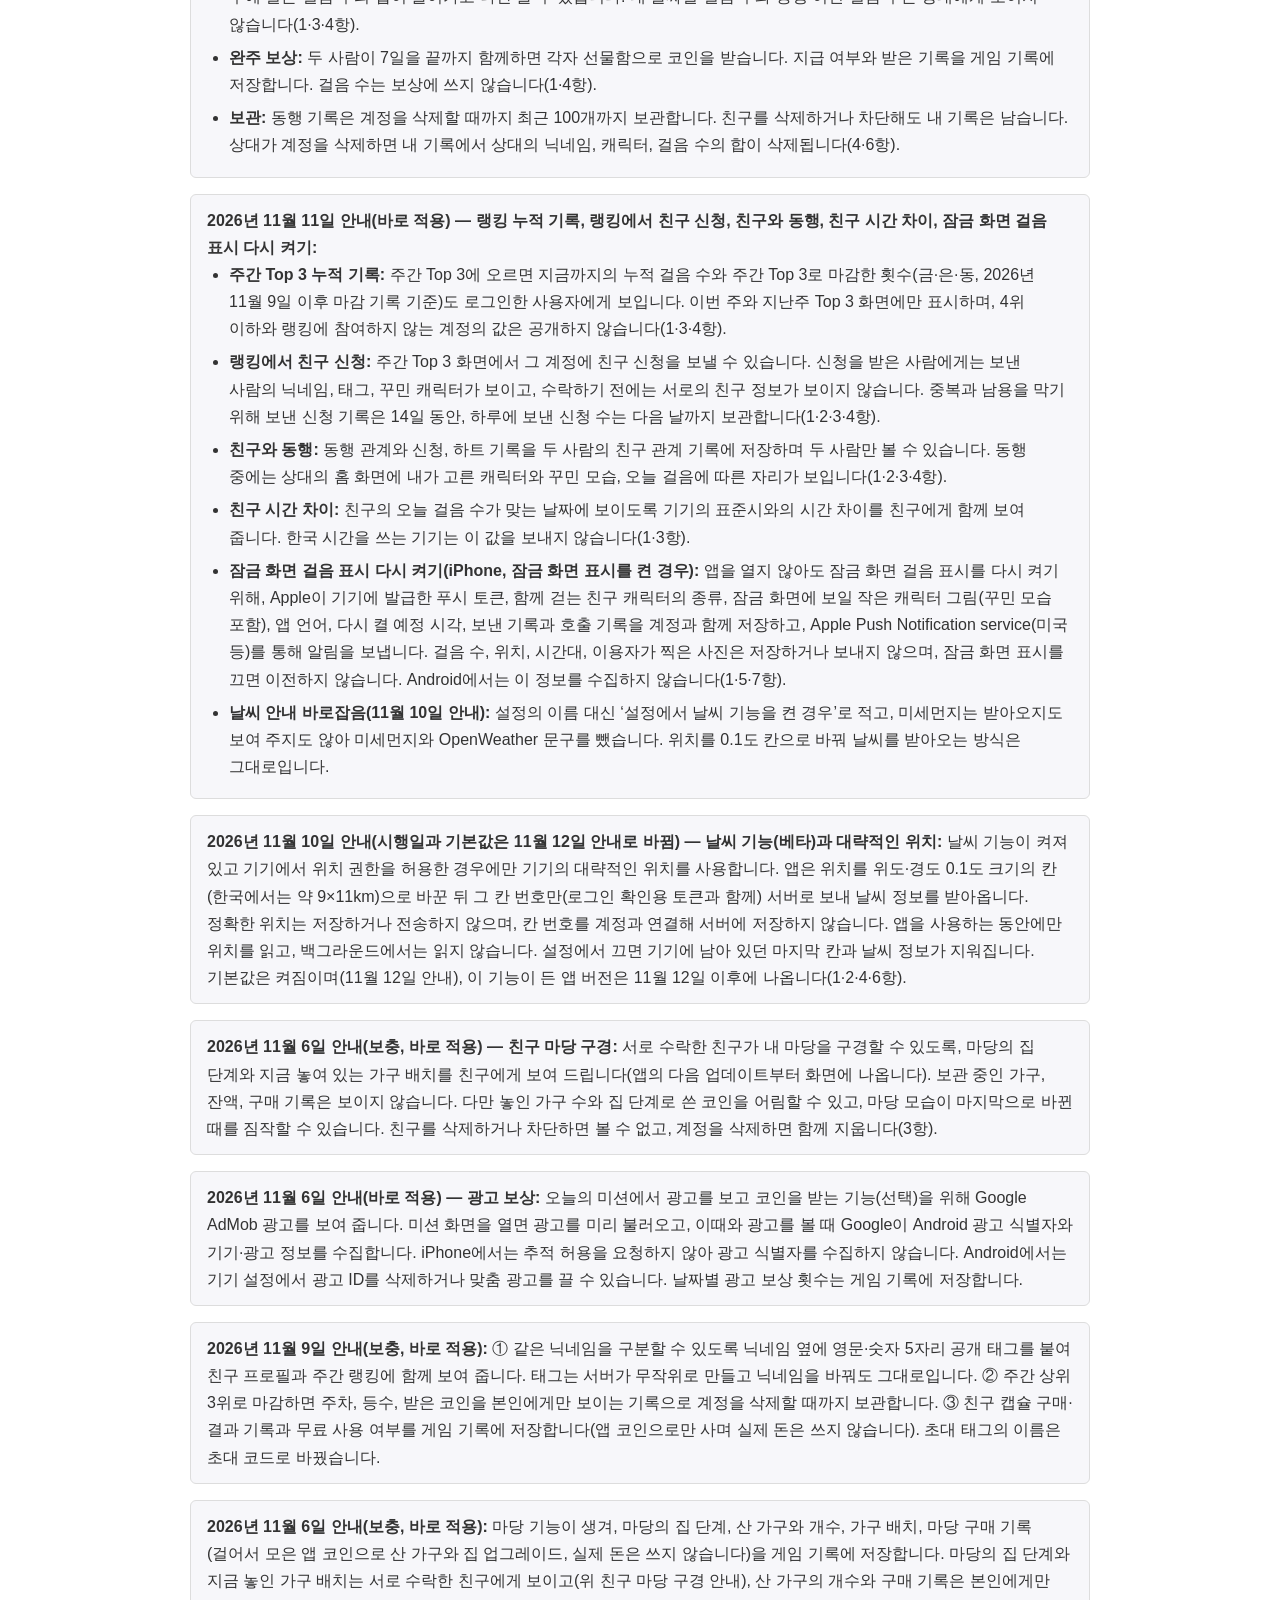
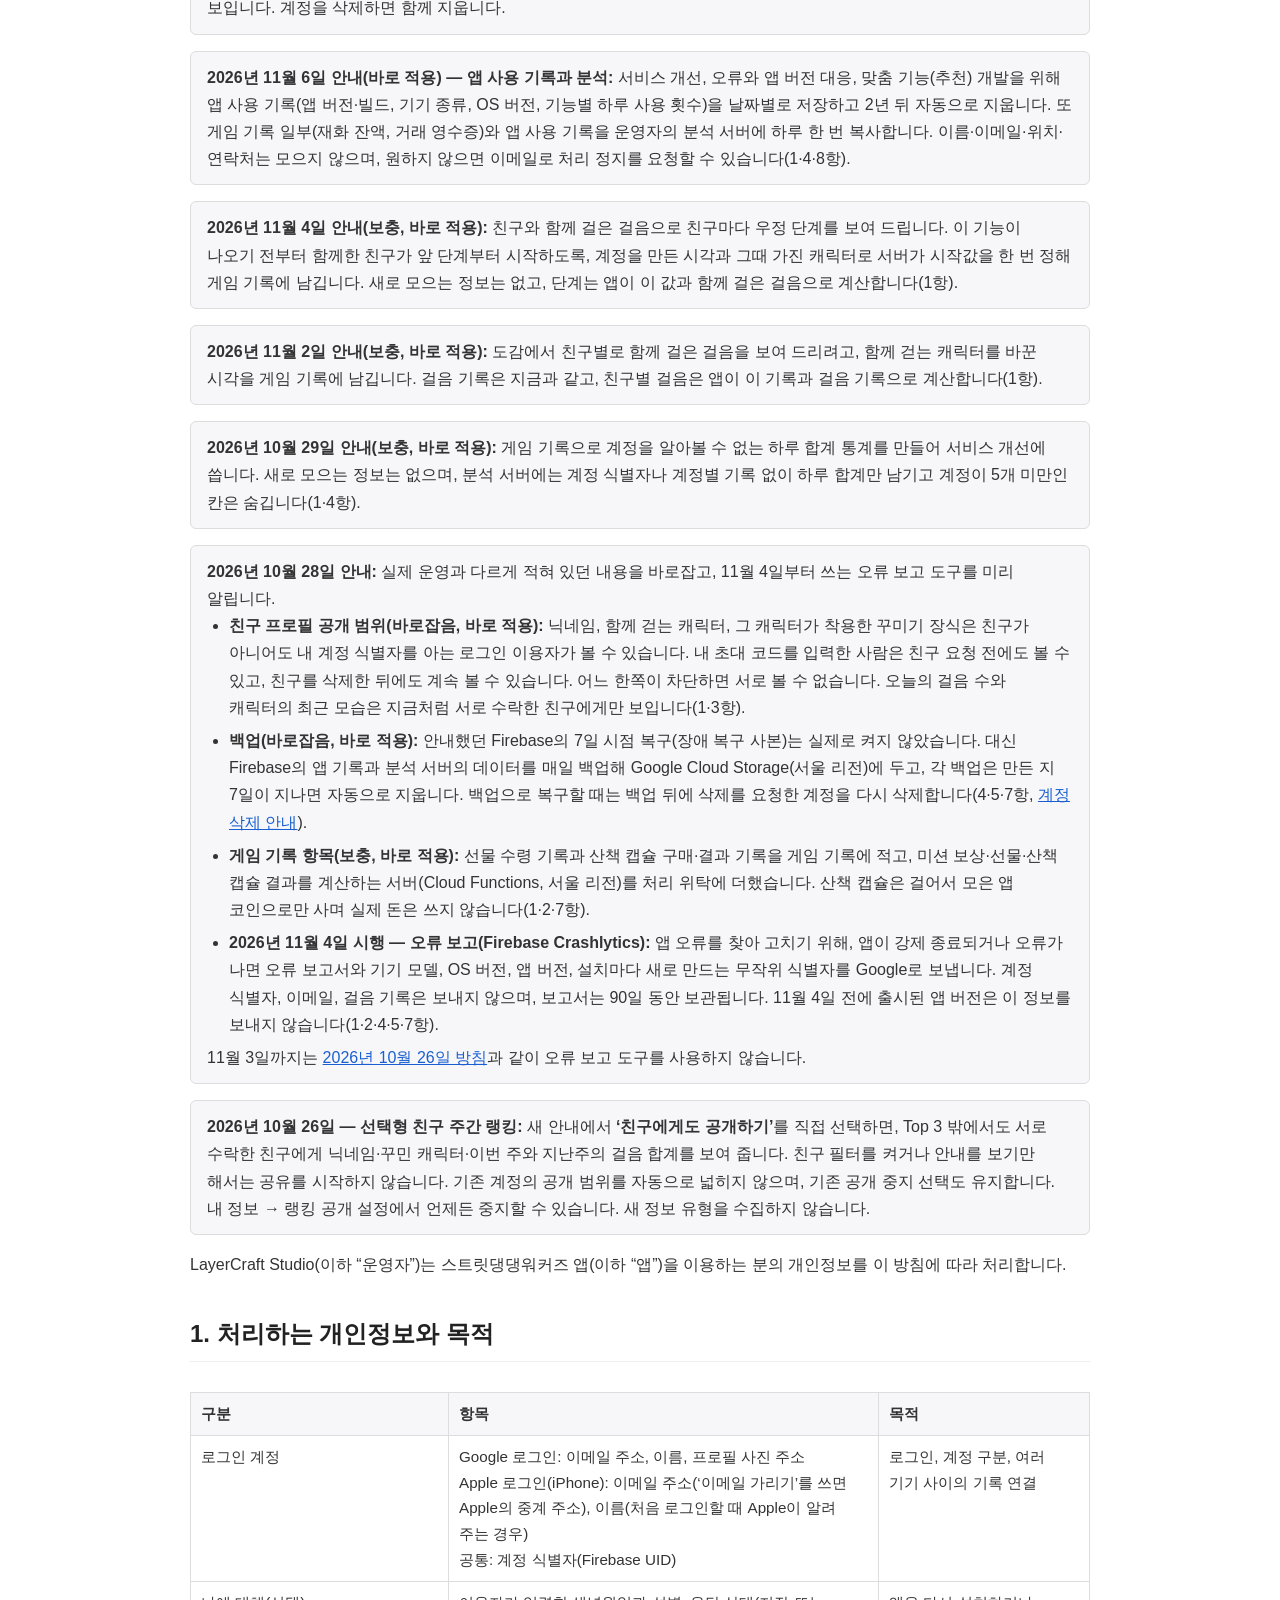
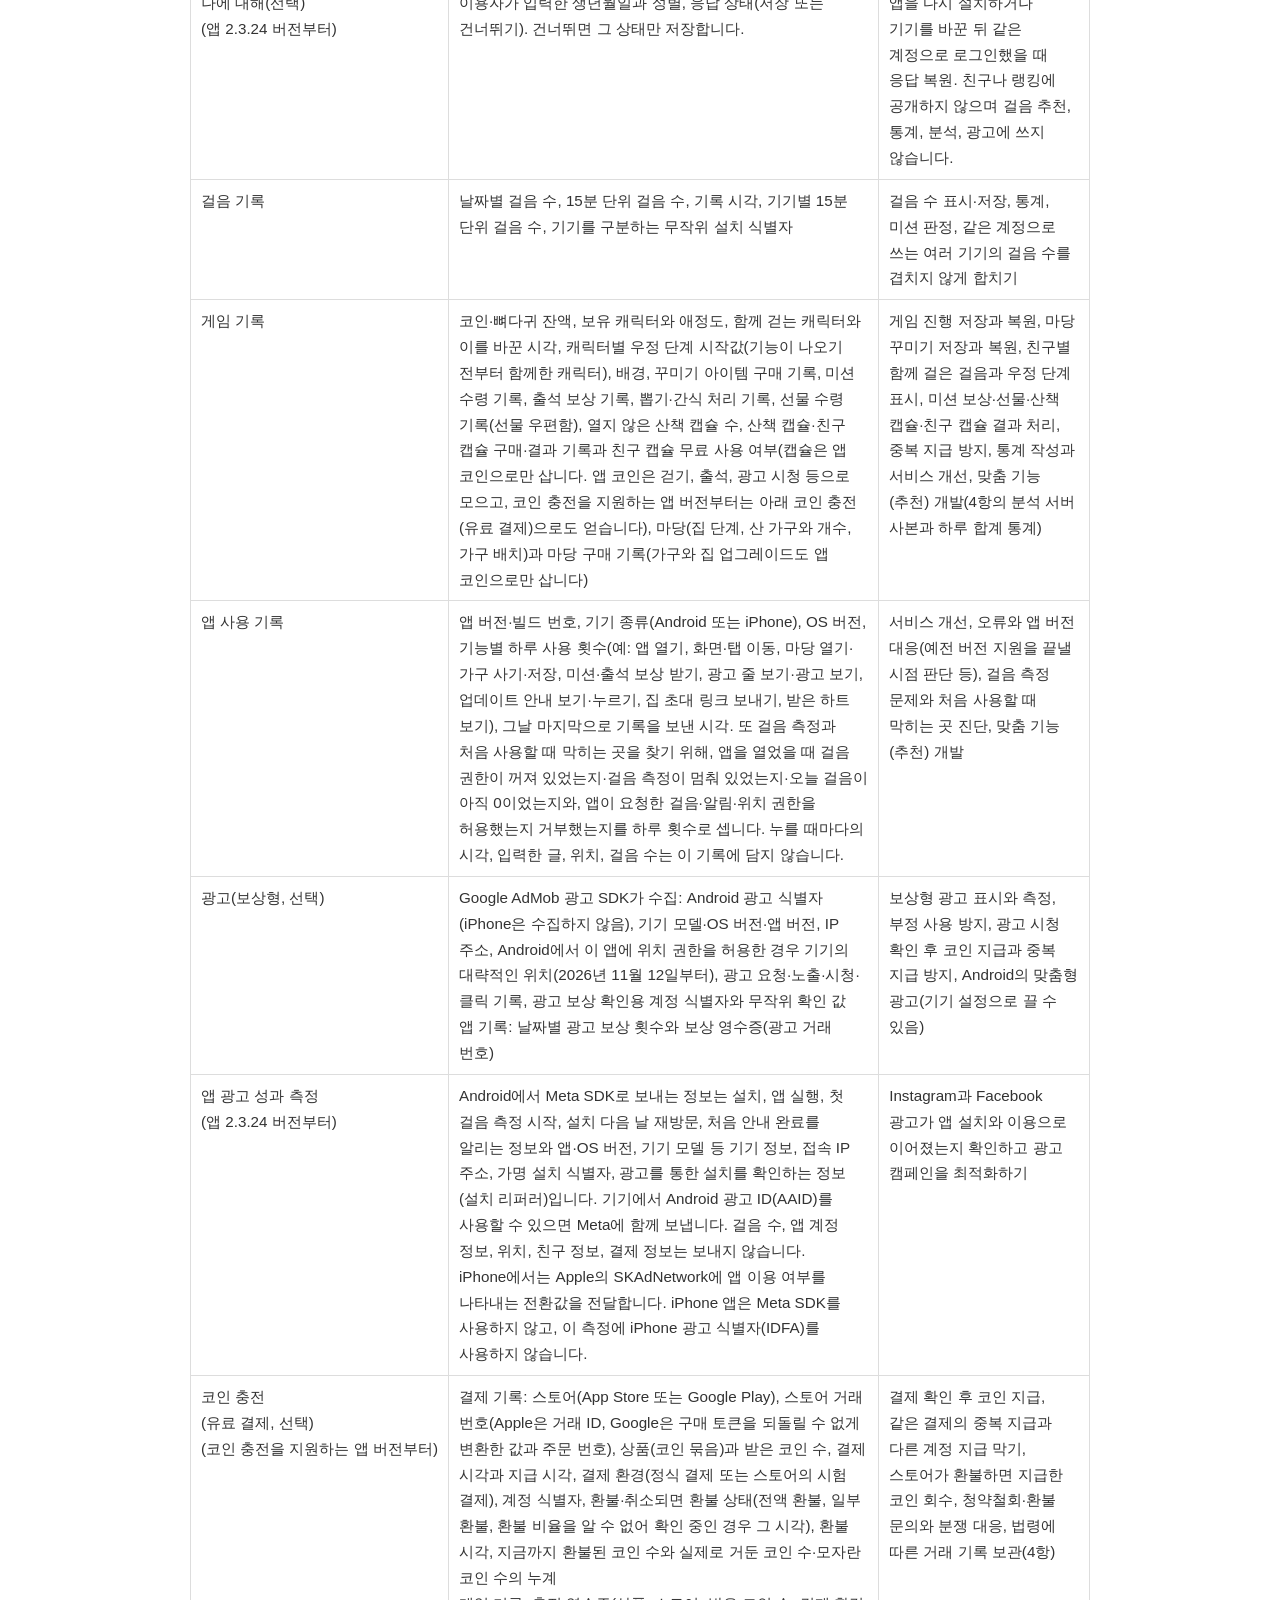
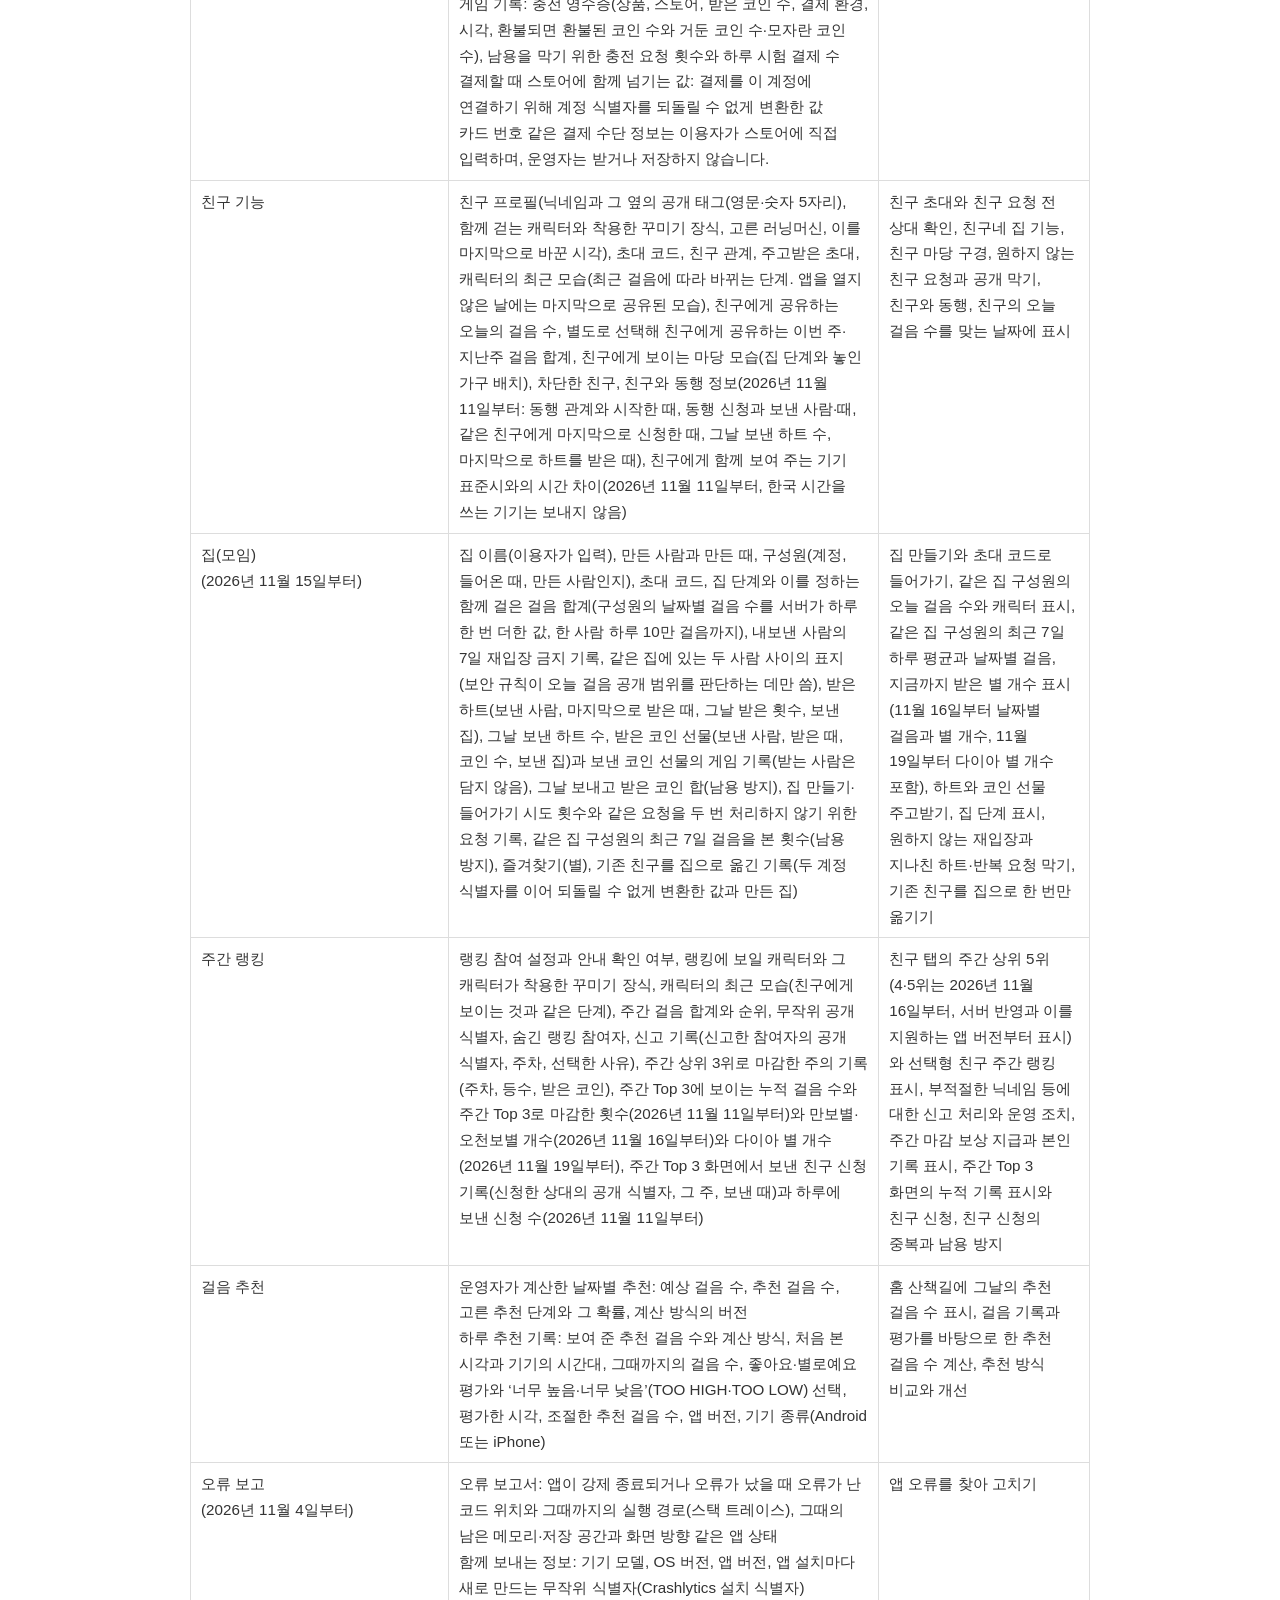
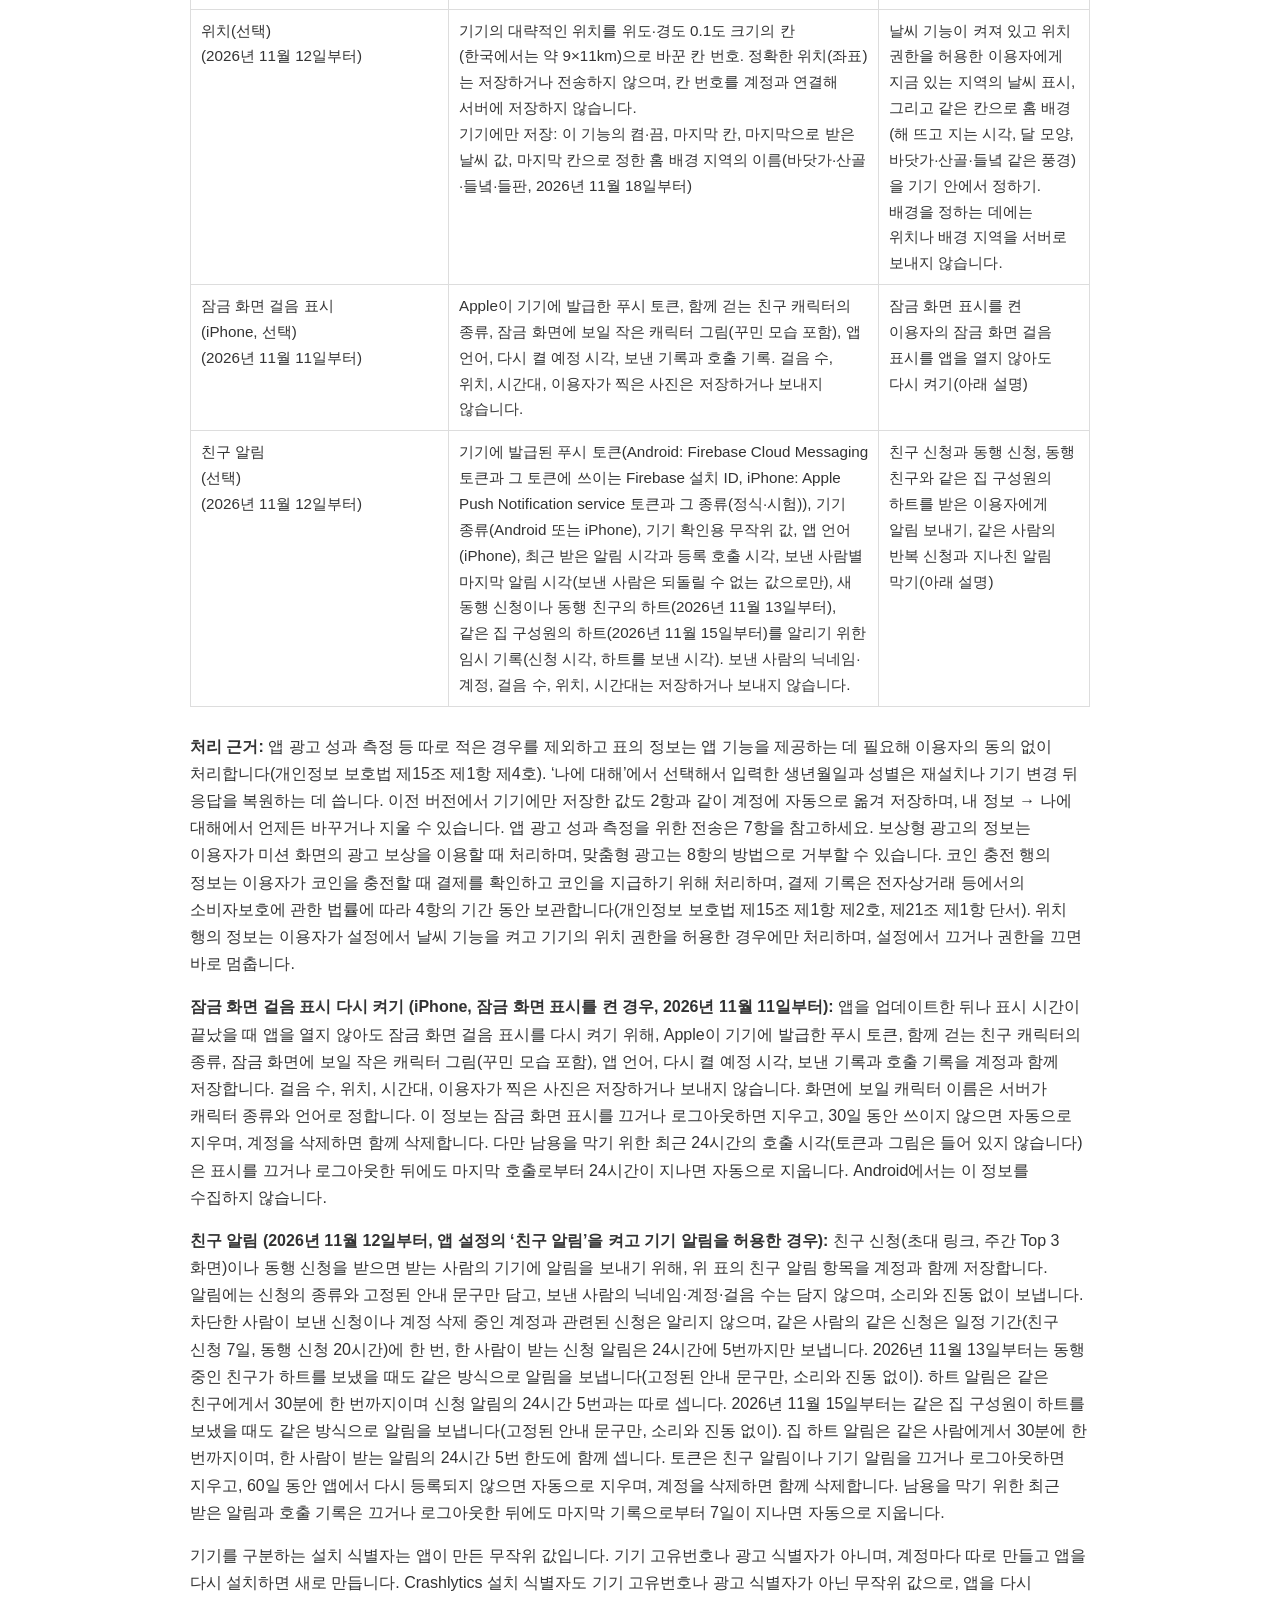
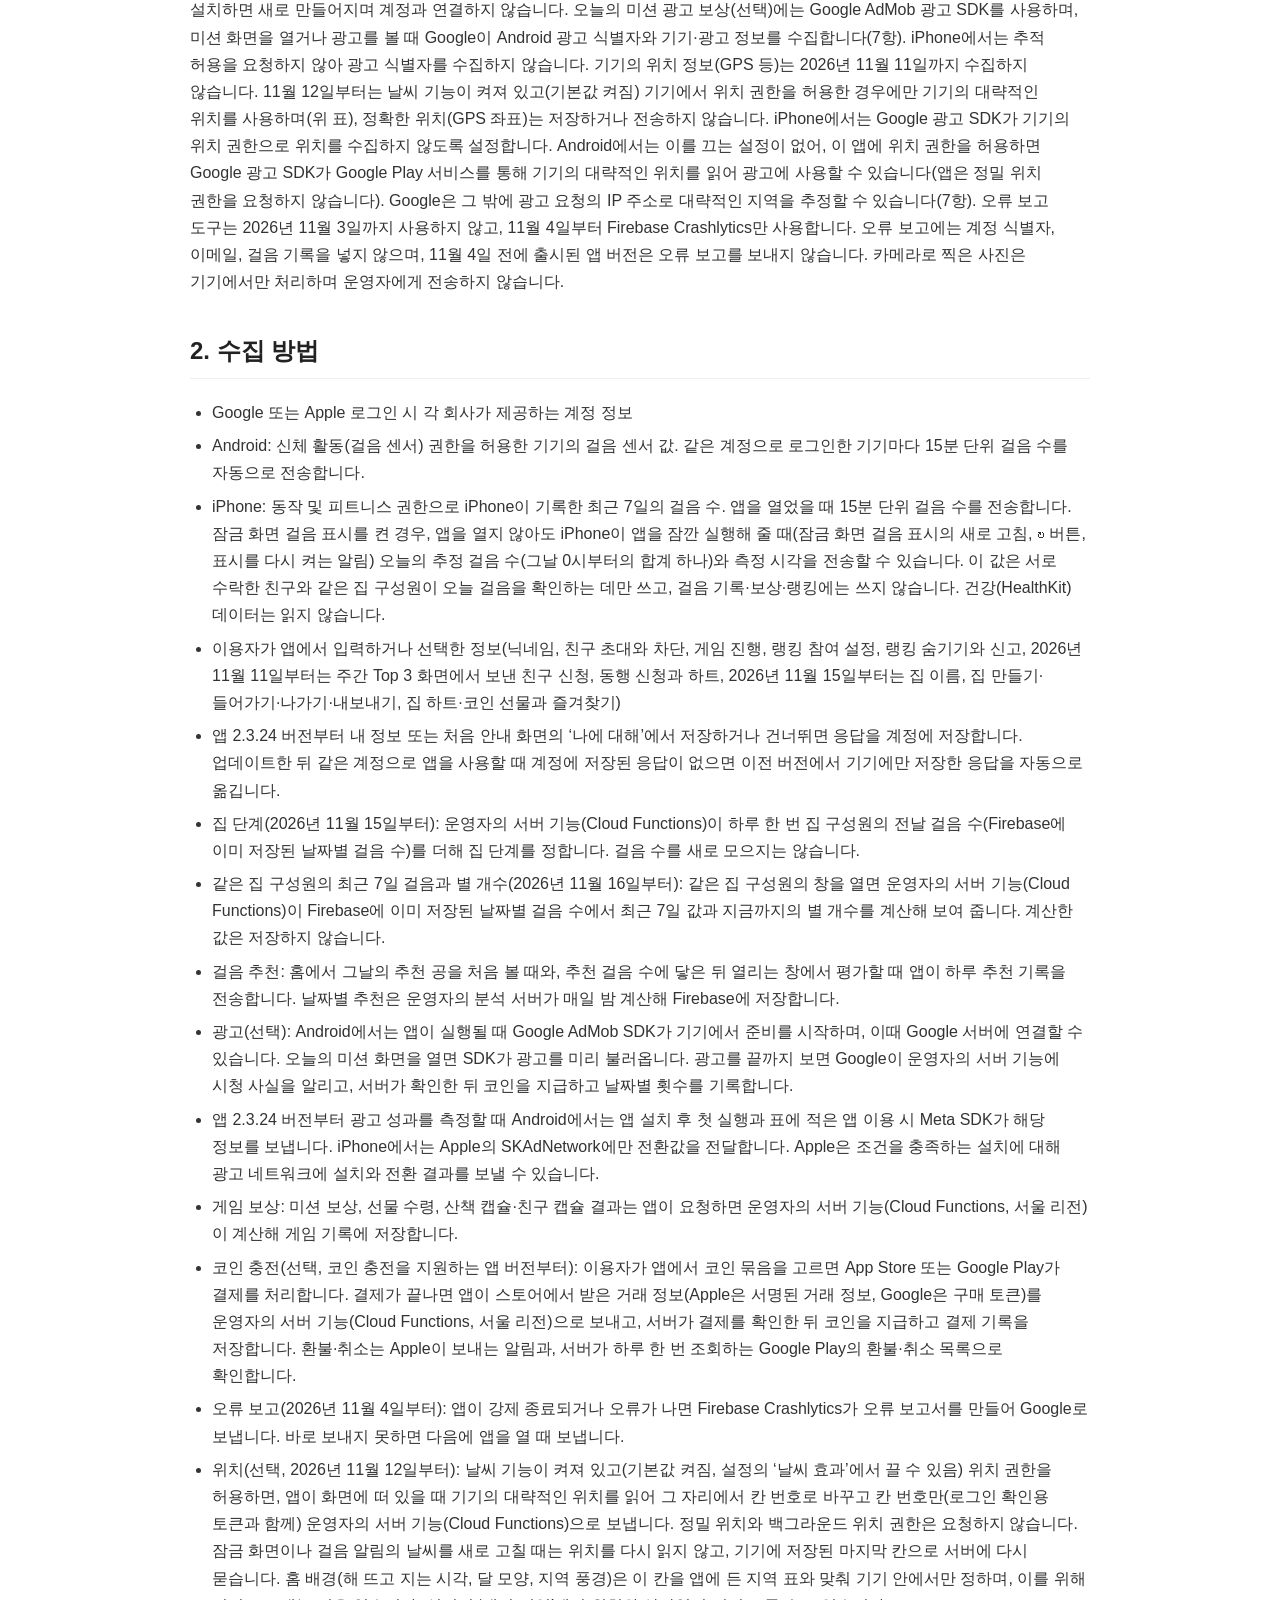
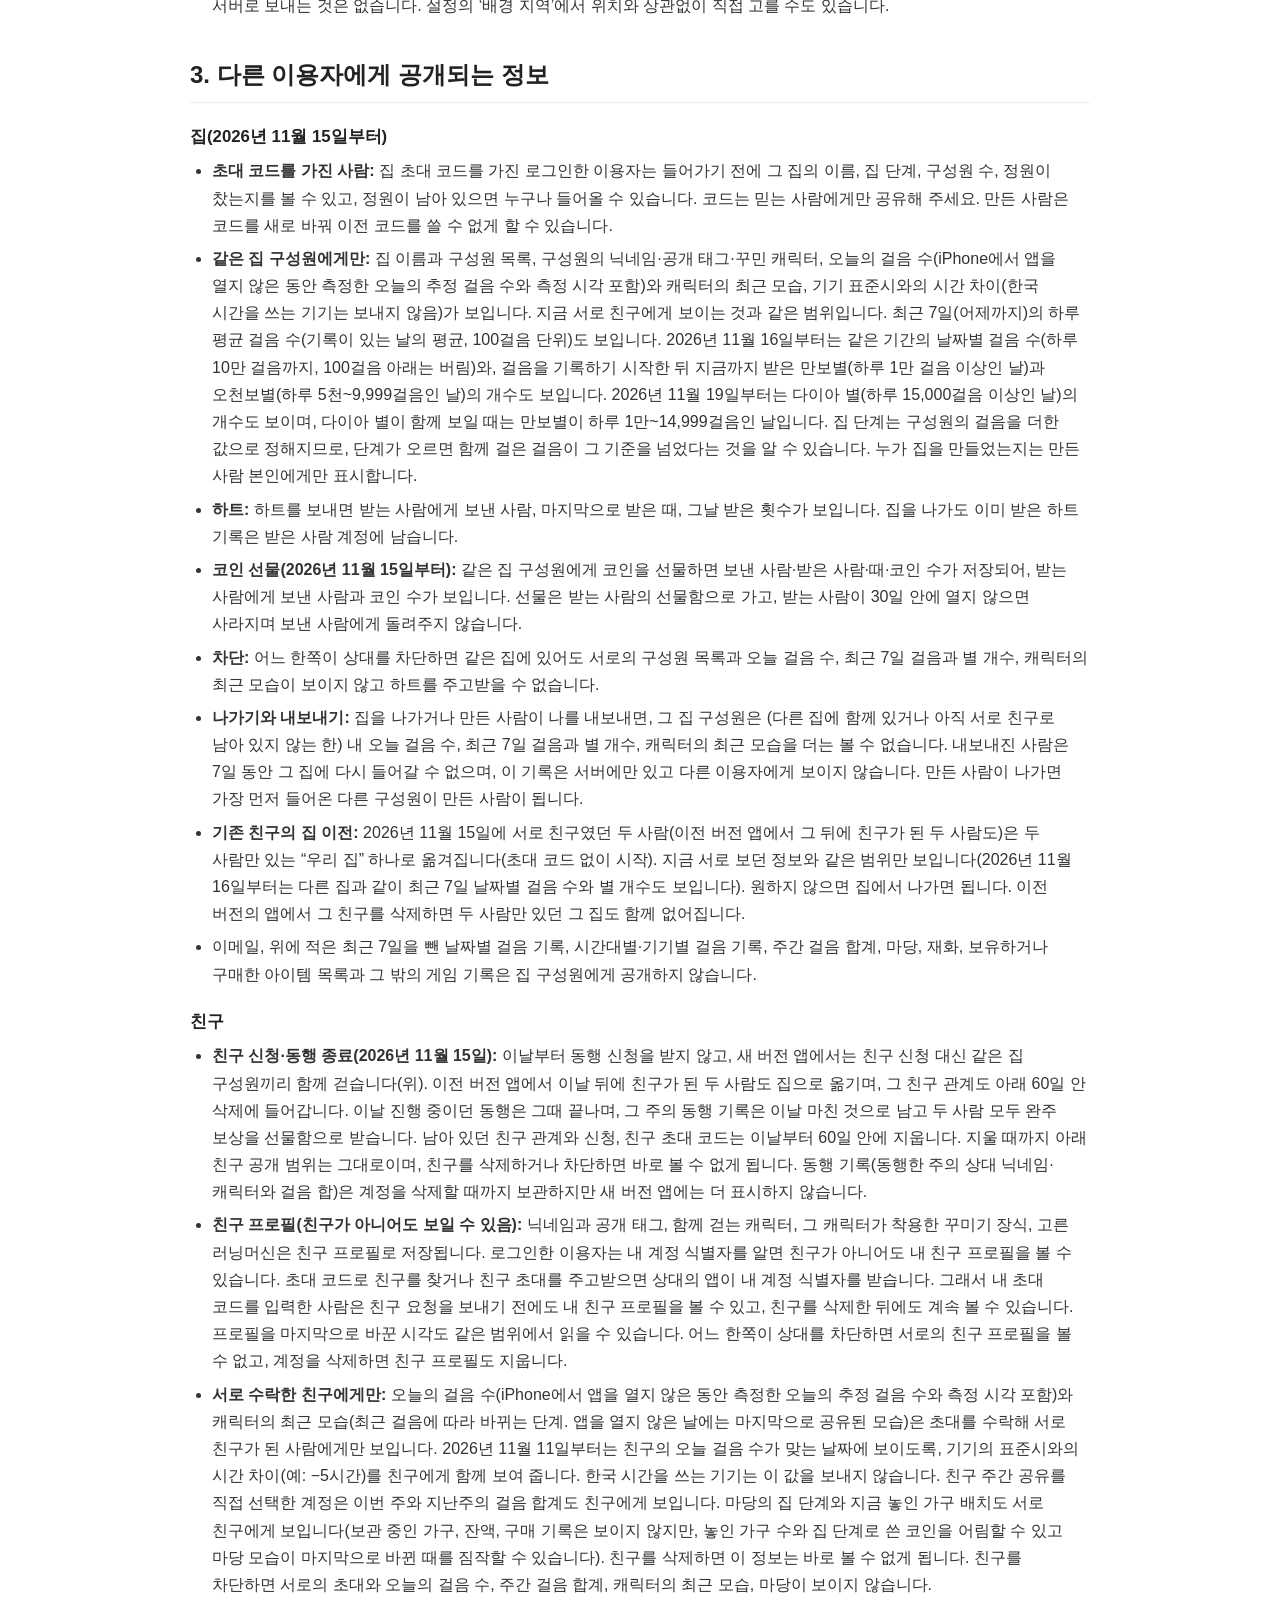
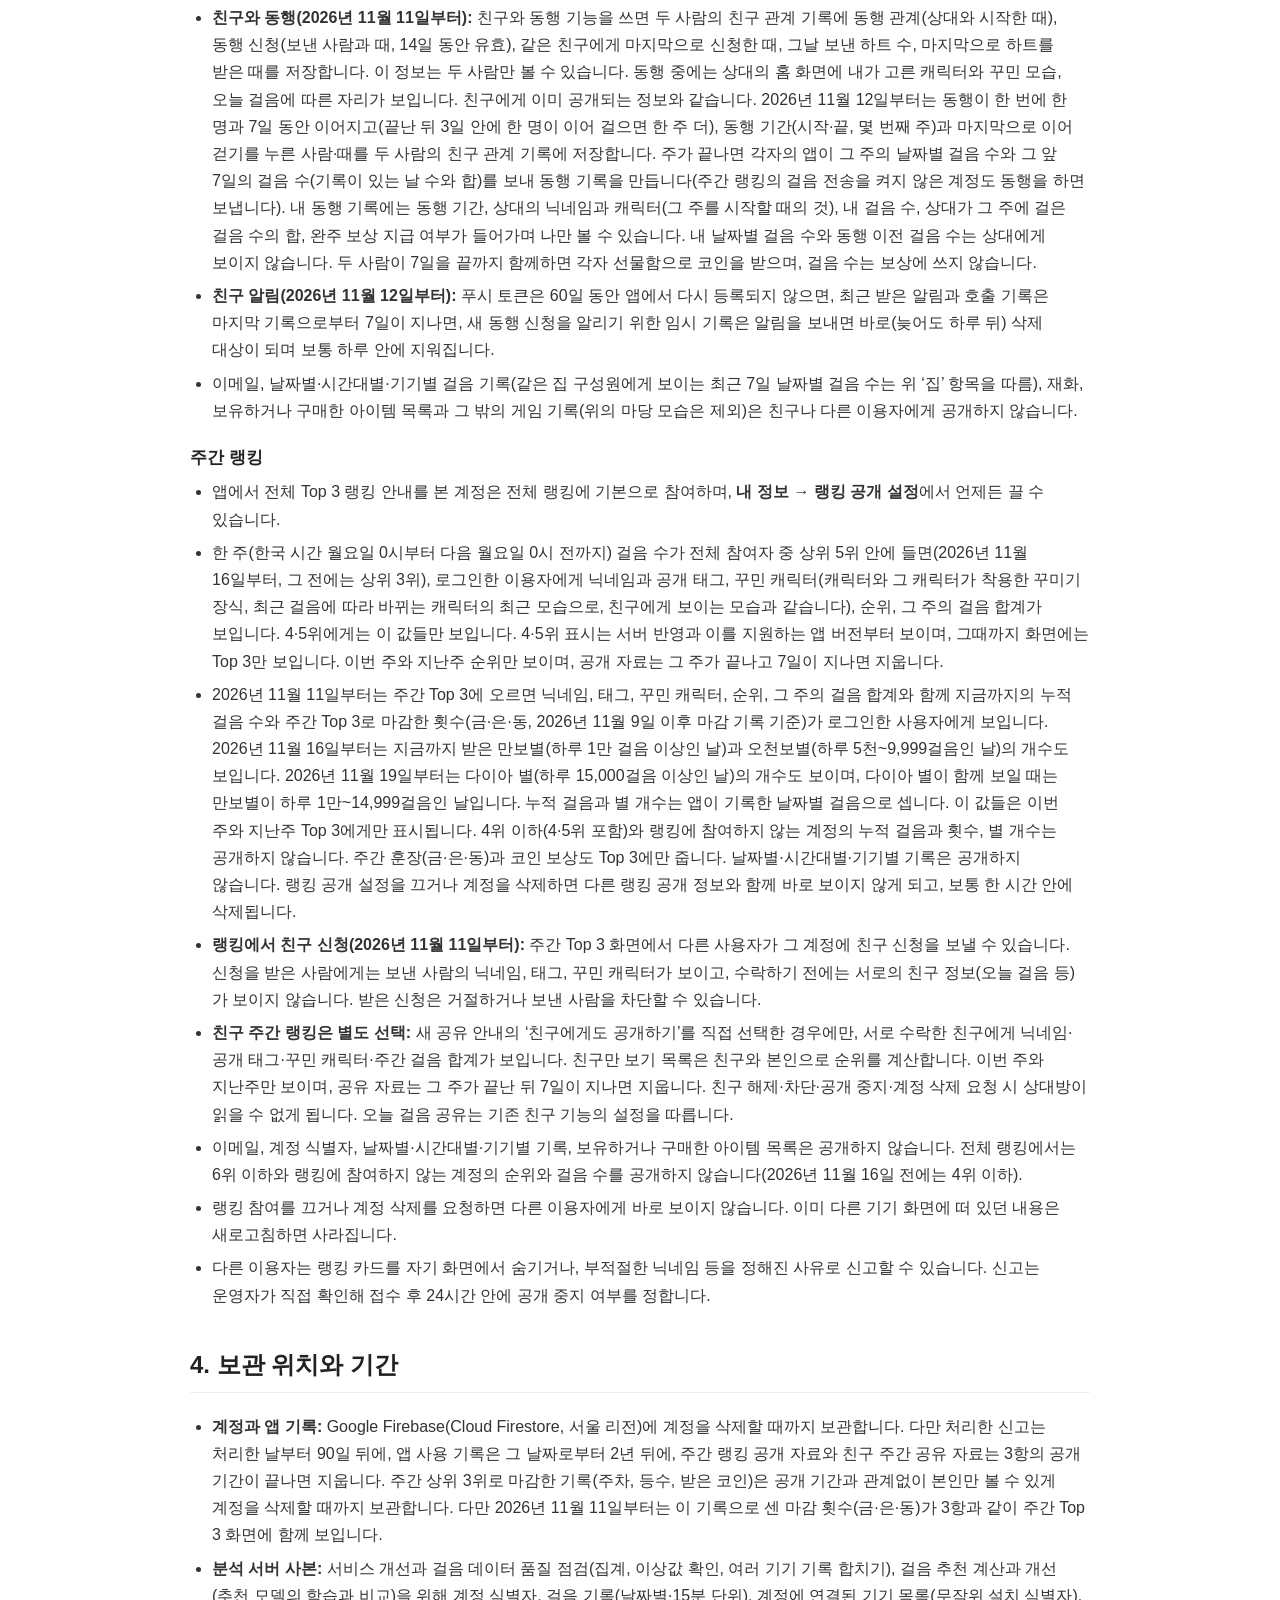
==== commit 0f012068: "Privacy: Meta app events (Android ad ID) and 'About me' restore, from app 2.3.24 Co-Authored-By: Cla" ====
--- a/index.html
+++ b/index.html
@@ -36,7 +36,8 @@
   <p><strong>앱 이름:</strong> 스트릿댕댕워커즈 (Street DangDang Walkers)<br>
      <strong>개발자:</strong> LayerCraft Studio<br>
      <strong>이메일:</strong> gmlcjf287@gmail.com<br>
-     <strong>시행일:</strong> 2026년 11월 9일 (11월 11일 안내의 랭킹 누적 기록·랭킹에서 친구 신청·친구와 동행·친구 시간 차이·잠금 화면 걸음 표시 다시 켜기는 11월 11일, 11월 12일 안내의 동행 기간·동행 기록·완주 보상은 11월 12일, 위치 관련 내용은 11월 12일(11월 12일 안내로 앞당김), 11월 12일 안내의 친구 알림은 11월 12일, 11월 13일 안내의 하트 알림은 11월 13일, 11월 15일 안내의 집(모임)과 친구 신청·동행 종료는 11월 15일, 11월 16일 안내의 같은 집 구성원의 최근 7일 날짜별 걸음과 별 개수, 주간 Top 3의 별 개수, 11월 16일 안내의 주간 랭킹 4·5위 공개는 11월 16일 시행(4·5위 표시는 서버 반영과 이를 지원하는 앱 버전부터), 13항 11월 19일 변경의 다이아 별 개수는 11월 19일 시행(서버 반영과 이를 지원하는 앱 버전부터), 13항 11월 20일 변경의 코인 충전(유료 결제)은 코인 충전을 지원하는 앱 버전부터 시행. <a href="privacy-2026-11-06.html">변경 전 방침</a>)<br>
+     <strong>시행일:</strong> 2026년 11월 9일 (11월 11일 안내의 랭킹 누적 기록·랭킹에서 친구 신청·친구와 동행·친구 시간 차이·잠금 화면 걸음 표시 다시 켜기는 11월 11일, 11월 12일 안내의 동행 기간·동행 기록·완주 보상은 11월 12일, 위치 관련 내용은 11월 12일(11월 12일 안내로 앞당김), 11월 12일 안내의 친구 알림은 11월 12일, 11월 13일 안내의 하트 알림은 11월 13일, 11월 15일 안내의 집(모임)과 친구 신청·동행 종료는 11월 15일, 11월 16일 안내의 같은 집 구성원의 최근 7일 날짜별 걸음과 별 개수, 주간 Top 3의 별 개수, 11월 16일 안내의 주간 랭킹 4·5위 공개는 11월 16일 시행(4·5위 표시는 서버 반영과 이를 지원하는 앱 버전부터), 13항 11월 19일 변경의 다이아 별 개수는 11월 19일 시행(서버 반영과 이를 지원하는 앱 버전부터), 13항 11월 20일 변경의 코인 충전(유료 결제)은 코인 충전을 지원하는 앱 버전부터 시행)<br>
+     13항 11월 24일 변경의 앱 광고 성과 측정과 ‘나에 대해’ 복원은 앱 2.3.24 버전부터 시행합니다. <a href="privacy-2026-11-24.html">변경 전 방침</a><br>
      <strong>이용약관:</strong> <a href="terms.html">이용약관</a> · <strong>지원:</strong> <a href="support.html">문의와 도움말</a>
   </p>
 
@@ -182,10 +183,12 @@
   <div class="scroll"><table>
     <tr><th>구분</th><th>항목</th><th>목적</th></tr>
     <tr><td>로그인 계정</td><td>Google 로그인: 이메일 주소, 이름, 프로필 사진 주소<br>Apple 로그인(iPhone): 이메일 주소(‘이메일 가리기’를 쓰면 Apple의 중계 주소), 이름(처음 로그인할 때 Apple이 알려 주는 경우)<br>공통: 계정 식별자(Firebase UID)</td><td>로그인, 계정 구분, 여러 기기 사이의 기록 연결</td></tr>
+    <tr><td>나에 대해(선택)<br>(앱 2.3.24 버전부터)</td><td>이용자가 입력한 생년월일과 성별, 응답 상태(저장 또는 건너뛰기). 건너뛰면 그 상태만 저장합니다.</td><td>앱을 다시 설치하거나 기기를 바꾼 뒤 같은 계정으로 로그인했을 때 응답 복원. 친구나 랭킹에 공개하지 않으며 걸음 추천, 통계, 분석, 광고에 쓰지 않습니다.</td></tr>
     <tr><td>걸음 기록</td><td>날짜별 걸음 수, 15분 단위 걸음 수, 기록 시각, 기기별 15분 단위 걸음 수, 기기를 구분하는 무작위 설치 식별자</td><td>걸음 수 표시·저장, 통계, 미션 판정, 같은 계정으로 쓰는 여러 기기의 걸음 수를 겹치지 않게 합치기</td></tr>
     <tr><td>게임 기록</td><td>코인·뼈다귀 잔액, 보유 캐릭터와 애정도, 함께 걷는 캐릭터와 이를 바꾼 시각, 캐릭터별 우정 단계 시작값(기능이 나오기 전부터 함께한 캐릭터), 배경, 꾸미기 아이템 구매 기록, 미션 수령 기록, 출석 보상 기록, 뽑기·간식 처리 기록, 선물 수령 기록(선물 우편함), 열지 않은 산책 캡슐 수, 산책 캡슐·친구 캡슐 구매·결과 기록과 친구 캡슐 무료 사용 여부(캡슐은 앱 코인으로만 삽니다. 앱 코인은 걷기, 출석, 광고 시청 등으로 모으고, 코인 충전을 지원하는 앱 버전부터는 아래 코인 충전(유료 결제)으로도 얻습니다), 마당(집 단계, 산 가구와 개수, 가구 배치)과 마당 구매 기록(가구와 집 업그레이드도 앱 코인으로만 삽니다)</td><td>게임 진행 저장과 복원, 마당 꾸미기 저장과 복원, 친구별 함께 걸은 걸음과 우정 단계 표시, 미션 보상·선물·산책 캡슐·친구 캡슐 결과 처리, 중복 지급 방지, 통계 작성과 서비스 개선, 맞춤 기능(추천) 개발(4항의 분석 서버 사본과 하루 합계 통계)</td></tr>
     <tr><td>앱 사용 기록</td><td>앱 버전·빌드 번호, 기기 종류(Android 또는 iPhone), OS 버전, 기능별 하루 사용 횟수(예: 앱 열기, 화면·탭 이동, 마당 열기·가구 사기·저장, 미션·출석 보상 받기, 광고 줄 보기·광고 보기, 업데이트 안내 보기·누르기, 집 초대 링크 보내기, 받은 하트 보기), 그날 마지막으로 기록을 보낸 시각. 또 걸음 측정과 처음 사용할 때 막히는 곳을 찾기 위해, 앱을 열었을 때 걸음 권한이 꺼져 있었는지·걸음 측정이 멈춰 있었는지·오늘 걸음이 아직 0이었는지와, 앱이 요청한 걸음·알림·위치 권한을 허용했는지 거부했는지를 하루 횟수로 셉니다. 누를 때마다의 시각, 입력한 글, 위치, 걸음 수는 이 기록에 담지 않습니다.</td><td>서비스 개선, 오류와 앱 버전 대응(예전 버전 지원을 끝낼 시점 판단 등), 걸음 측정 문제와 처음 사용할 때 막히는 곳 진단, 맞춤 기능(추천) 개발</td></tr>
     <tr><td>광고(보상형, 선택)</td><td>Google AdMob 광고 SDK가 수집: Android 광고 식별자(iPhone은 수집하지 않음), 기기 모델·OS 버전·앱 버전, IP 주소, Android에서 이 앱에 위치 권한을 허용한 경우 기기의 대략적인 위치(2026년 11월 12일부터), 광고 요청·노출·시청·클릭 기록, 광고 보상 확인용 계정 식별자와 무작위 확인 값<br>앱 기록: 날짜별 광고 보상 횟수와 보상 영수증(광고 거래 번호)</td><td>보상형 광고 표시와 측정, 부정 사용 방지, 광고 시청 확인 후 코인 지급과 중복 지급 방지, Android의 맞춤형 광고(기기 설정으로 끌 수 있음)</td></tr>
+    <tr><td>앱 광고 성과 측정<br>(앱 2.3.24 버전부터)</td><td>Android에서 Meta SDK로 보내는 정보는 설치, 앱 실행, 첫 걸음 측정 시작, 설치 다음 날 재방문, 처음 안내 완료를 알리는 정보와 앱·OS 버전, 기기 모델 등 기기 정보, 접속 IP 주소, 가명 설치 식별자, 광고를 통한 설치를 확인하는 정보(설치 리퍼러)입니다. 기기에서 Android 광고 ID(AAID)를 사용할 수 있으면 Meta에 함께 보냅니다. 걸음 수, 앱 계정 정보, 위치, 친구 정보, 결제 정보는 보내지 않습니다.<br>iPhone에서는 Apple의 SKAdNetwork에 앱 이용 여부를 나타내는 전환값을 전달합니다. iPhone 앱은 Meta SDK를 사용하지 않고, 이 측정에 iPhone 광고 식별자(IDFA)를 사용하지 않습니다.</td><td>Instagram과 Facebook 광고가 앱 설치와 이용으로 이어졌는지 확인하고 광고 캠페인을 최적화하기</td></tr>
     <tr><td>코인 충전<br>(유료 결제, 선택)<br>(코인 충전을 지원하는 앱 버전부터)</td><td>결제 기록: 스토어(App Store 또는 Google Play), 스토어 거래 번호(Apple은 거래 ID, Google은 구매 토큰을 되돌릴 수 없게 변환한 값과 주문 번호), 상품(코인 묶음)과 받은 코인 수, 결제 시각과 지급 시각, 결제 환경(정식 결제 또는 스토어의 시험 결제), 계정 식별자, 환불·취소되면 환불 상태(전액 환불, 일부 환불, 환불 비율을 알 수 없어 확인 중인 경우 그 시각), 환불 시각, 지금까지 환불된 코인 수와 실제로 거둔 코인 수·모자란 코인 수의 누계<br>게임 기록: 충전 영수증(상품, 스토어, 받은 코인 수, 결제 환경, 시각, 환불되면 환불된 코인 수와 거둔 코인 수·모자란 코인 수), 남용을 막기 위한 충전 요청 횟수와 하루 시험 결제 수<br>결제할 때 스토어에 함께 넘기는 값: 결제를 이 계정에 연결하기 위해 계정 식별자를 되돌릴 수 없게 변환한 값<br>카드 번호 같은 결제 수단 정보는 이용자가 스토어에 직접 입력하며, 운영자는 받거나 저장하지 않습니다.</td><td>결제 확인 후 코인 지급, 같은 결제의 중복 지급과 다른 계정 지급 막기, 스토어가 환불하면 지급한 코인 회수, 청약철회·환불 문의와 분쟁 대응, 법령에 따른 거래 기록 보관(4항)</td></tr>
     <tr><td>친구 기능</td><td>친구 프로필(닉네임과 그 옆의 공개 태그(영문·숫자 5자리), 함께 걷는 캐릭터와 착용한 꾸미기 장식, 고른 러닝머신, 이를 마지막으로 바꾼 시각), 초대 코드, 친구 관계, 주고받은 초대, 캐릭터의 최근 모습(최근 걸음에 따라 바뀌는 단계. 앱을 열지 않은 날에는 마지막으로 공유된 모습), 친구에게 공유하는 오늘의 걸음 수, 별도로 선택해 친구에게 공유하는 이번 주·지난주 걸음 합계, 친구에게 보이는 마당 모습(집 단계와 놓인 가구 배치), 차단한 친구, 친구와 동행 정보(2026년 11월 11일부터: 동행 관계와 시작한 때, 동행 신청과 보낸 사람·때, 같은 친구에게 마지막으로 신청한 때, 그날 보낸 하트 수, 마지막으로 하트를 받은 때), 친구에게 함께 보여 주는 기기 표준시와의 시간 차이(2026년 11월 11일부터, 한국 시간을 쓰는 기기는 보내지 않음)</td><td>친구 초대와 친구 요청 전 상대 확인, 친구네 집 기능, 친구 마당 구경, 원하지 않는 친구 요청과 공개 막기, 친구와 동행, 친구의 오늘 걸음 수를 맞는 날짜에 표시</td></tr>
     <tr><td>집(모임)<br>(2026년 11월 15일부터)</td><td>집 이름(이용자가 입력), 만든 사람과 만든 때, 구성원(계정, 들어온 때, 만든 사람인지), 초대 코드, 집 단계와 이를 정하는 함께 걸은 걸음 합계(구성원의 날짜별 걸음 수를 서버가 하루 한 번 더한 값, 한 사람 하루 10만 걸음까지), 내보낸 사람의 7일 재입장 금지 기록, 같은 집에 있는 두 사람 사이의 표지(보안 규칙이 오늘 걸음 공개 범위를 판단하는 데만 씀), 받은 하트(보낸 사람, 마지막으로 받은 때, 그날 받은 횟수, 보낸 집), 그날 보낸 하트 수, 받은 코인 선물(보낸 사람, 받은 때, 코인 수, 보낸 집)과 보낸 코인 선물의 게임 기록(받는 사람은 담지 않음), 그날 보내고 받은 코인 합(남용 방지), 집 만들기·들어가기 시도 횟수와 같은 요청을 두 번 처리하지 않기 위한 요청 기록, 같은 집 구성원의 최근 7일 걸음을 본 횟수(남용 방지), 즐겨찾기(별), 기존 친구를 집으로 옮긴 기록(두 계정 식별자를 이어 되돌릴 수 없게 변환한 값과 만든 집)</td><td>집 만들기와 초대 코드로 들어가기, 같은 집 구성원의 오늘 걸음 수와 캐릭터 표시, 같은 집 구성원의 최근 7일 하루 평균과 날짜별 걸음, 지금까지 받은 별 개수 표시(11월 16일부터 날짜별 걸음과 별 개수, 11월 19일부터 다이아 별 개수 포함), 하트와 코인 선물 주고받기, 집 단계 표시, 원하지 않는 재입장과 지나친 하트·반복 요청 막기, 기존 친구를 집으로 한 번만 옮기기</td></tr>
@@ -196,12 +199,12 @@
     <tr><td>잠금 화면 걸음 표시<br>(iPhone, 선택)<br>(2026년 11월 11일부터)</td><td>Apple이 기기에 발급한 푸시 토큰, 함께 걷는 친구 캐릭터의 종류, 잠금 화면에 보일 작은 캐릭터 그림(꾸민 모습 포함), 앱 언어, 다시 켤 예정 시각, 보낸 기록과 호출 기록. 걸음 수, 위치, 시간대, 이용자가 찍은 사진은 저장하거나 보내지 않습니다.</td><td>잠금 화면 표시를 켠 이용자의 잠금 화면 걸음 표시를 앱을 열지 않아도 다시 켜기(아래 설명)</td></tr>
     <tr><td>친구 알림<br>(선택)<br>(2026년 11월 12일부터)</td><td>기기에 발급된 푸시 토큰(Android: Firebase Cloud Messaging 토큰과 그 토큰에 쓰이는 Firebase 설치 ID, iPhone: Apple Push Notification service 토큰과 그 종류(정식·시험)), 기기 종류(Android 또는 iPhone), 기기 확인용 무작위 값, 앱 언어(iPhone), 최근 받은 알림 시각과 등록 호출 시각, 보낸 사람별 마지막 알림 시각(보낸 사람은 되돌릴 수 없는 값으로만), 새 동행 신청이나 동행 친구의 하트(2026년 11월 13일부터), 같은 집 구성원의 하트(2026년 11월 15일부터)를 알리기 위한 임시 기록(신청 시각, 하트를 보낸 시각). 보낸 사람의 닉네임·계정, 걸음 수, 위치, 시간대는 저장하거나 보내지 않습니다.</td><td>친구 신청과 동행 신청, 동행 친구와 같은 집 구성원의 하트를 받은 이용자에게 알림 보내기, 같은 사람의 반복 신청과 지나친 알림 막기(아래 설명)</td></tr>
   </table></div>
-  <p><strong>처리 근거:</strong> 표의 정보는 앱 기능을 제공하는 데 필요해 이용자의 동의 없이 처리합니다(개인정보 보호법 제15조 제1항 제4호). 광고 행의 정보는 이용자가 미션 화면의 광고 보상을 이용할 때 처리하며, 맞춤형 광고는 8항의 방법으로 거부할 수 있습니다. 코인 충전 행의 정보는 이용자가 코인을 충전할 때 결제를 확인하고 코인을 지급하기 위해 처리하며, 결제 기록은 전자상거래 등에서의 소비자보호에 관한 법률에 따라 4항의 기간 동안 보관합니다(개인정보 보호법 제15조 제1항 제2호, 제21조 제1항 단서). 위치 행의 정보는 이용자가 설정에서 날씨 기능을 켜고 기기의 위치 권한을 허용한 경우에만 처리하며, 설정에서 끄거나 권한을 끄면 바로 멈춥니다.</p>
+  <p><strong>처리 근거:</strong> 앱 광고 성과 측정 등 따로 적은 경우를 제외하고 표의 정보는 앱 기능을 제공하는 데 필요해 이용자의 동의 없이 처리합니다(개인정보 보호법 제15조 제1항 제4호). ‘나에 대해’에서 선택해서 입력한 생년월일과 성별은 재설치나 기기 변경 뒤 응답을 복원하는 데 씁니다. 이전 버전에서 기기에만 저장한 값도 2항과 같이 계정에 자동으로 옮겨 저장하며, 내 정보 → 나에 대해에서 언제든 바꾸거나 지울 수 있습니다. 앱 광고 성과 측정을 위한 전송은 7항을 참고하세요. 보상형 광고의 정보는 이용자가 미션 화면의 광고 보상을 이용할 때 처리하며, 맞춤형 광고는 8항의 방법으로 거부할 수 있습니다. 코인 충전 행의 정보는 이용자가 코인을 충전할 때 결제를 확인하고 코인을 지급하기 위해 처리하며, 결제 기록은 전자상거래 등에서의 소비자보호에 관한 법률에 따라 4항의 기간 동안 보관합니다(개인정보 보호법 제15조 제1항 제2호, 제21조 제1항 단서). 위치 행의 정보는 이용자가 설정에서 날씨 기능을 켜고 기기의 위치 권한을 허용한 경우에만 처리하며, 설정에서 끄거나 권한을 끄면 바로 멈춥니다.</p>
   <p><strong>잠금 화면 걸음 표시 다시 켜기 (iPhone, 잠금 화면 표시를 켠 경우, 2026년 11월 11일부터):</strong> 앱을 업데이트한 뒤나 표시 시간이 끝났을 때 앱을 열지 않아도 잠금 화면 걸음 표시를 다시 켜기 위해, Apple이 기기에 발급한 푸시 토큰, 함께 걷는 친구 캐릭터의 종류, 잠금 화면에 보일 작은 캐릭터 그림(꾸민 모습 포함), 앱 언어, 다시 켤 예정 시각, 보낸 기록과 호출 기록을 계정과 함께 저장합니다. 걸음 수, 위치, 시간대, 이용자가 찍은 사진은 저장하거나 보내지 않습니다. 화면에 보일 캐릭터 이름은 서버가 캐릭터 종류와 언어로 정합니다. 이 정보는 잠금 화면 표시를 끄거나 로그아웃하면 지우고, 30일 동안 쓰이지 않으면 자동으로 지우며, 계정을 삭제하면 함께 삭제합니다. 다만 남용을 막기 위한 최근 24시간의 호출 시각(토큰과 그림은 들어 있지 않습니다)은 표시를 끄거나 로그아웃한 뒤에도 마지막 호출로부터 24시간이 지나면 자동으로 지웁니다. Android에서는 이 정보를 수집하지 않습니다.</p>
   <p><strong>친구 알림 (2026년 11월 12일부터, 앱 설정의 ‘친구 알림’을 켜고 기기 알림을 허용한 경우):</strong> 친구 신청(초대 링크, 주간 Top 3 화면)이나 동행 신청을 받으면 받는 사람의 기기에 알림을 보내기 위해, 위 표의 친구 알림 항목을 계정과 함께 저장합니다. 알림에는 신청의 종류와 고정된 안내 문구만 담고, 보낸 사람의 닉네임·계정·걸음 수는 담지 않으며, 소리와 진동 없이 보냅니다. 차단한 사람이 보낸 신청이나 계정 삭제 중인 계정과 관련된 신청은 알리지 않으며, 같은 사람의 같은 신청은 일정 기간(친구 신청 7일, 동행 신청 20시간)에 한 번, 한 사람이 받는 신청 알림은 24시간에 5번까지만 보냅니다. 2026년 11월 13일부터는 동행 중인 친구가 하트를 보냈을 때도 같은 방식으로 알림을 보냅니다(고정된 안내 문구만, 소리와 진동 없이). 하트 알림은 같은 친구에게서 30분에 한 번까지이며 신청 알림의 24시간 5번과는 따로 셉니다. 2026년 11월 15일부터는 같은 집 구성원이 하트를 보냈을 때도 같은 방식으로 알림을 보냅니다(고정된 안내 문구만, 소리와 진동 없이). 집 하트 알림은 같은 사람에게서 30분에 한 번까지이며, 한 사람이 받는 알림의 24시간 5번 한도에 함께 셉니다. 토큰은 친구 알림이나 기기 알림을 끄거나 로그아웃하면 지우고, 60일 동안 앱에서 다시 등록되지 않으면 자동으로 지우며, 계정을 삭제하면 함께 삭제합니다. 남용을 막기 위한 최근 받은 알림과 호출 기록은 끄거나 로그아웃한 뒤에도 마지막 기록으로부터 7일이 지나면 자동으로 지웁니다.</p>
   <p>기기를 구분하는 설치 식별자는 앱이 만든 무작위 값입니다. 기기 고유번호나 광고 식별자가 아니며, 계정마다 따로 만들고 앱을 다시 설치하면 새로 만듭니다.
      Crashlytics 설치 식별자도 기기 고유번호나 광고 식별자가 아닌 무작위 값으로, 앱을 다시 설치하면 새로 만들어지며 계정과 연결하지 않습니다.
-     앱은 행동 분석 도구를 사용하지 않습니다. 오늘의 미션 광고 보상(선택)에는 Google AdMob 광고 SDK를 사용하며, 미션 화면을 열거나 광고를 볼 때 Google이 Android 광고 식별자와 기기·광고 정보를 수집합니다(7항). iPhone에서는 추적 허용을 요청하지 않아 광고 식별자를 수집하지 않습니다. 기기의 위치 정보(GPS 등)는 2026년 11월 11일까지 수집하지 않습니다. 11월 12일부터는 날씨 기능이 켜져 있고(기본값 켜짐) 기기에서 위치 권한을 허용한 경우에만 기기의 대략적인 위치를 사용하며(위 표), 정확한 위치(GPS 좌표)는 저장하거나 전송하지 않습니다. iPhone에서는 Google 광고 SDK가 기기의 위치 권한으로 위치를 수집하지 않도록 설정합니다. Android에서는 이를 끄는 설정이 없어, 이 앱에 위치 권한을 허용하면 Google 광고 SDK가 Google Play 서비스를 통해 기기의 대략적인 위치를 읽어 광고에 사용할 수 있습니다(앱은 정밀 위치 권한을 요청하지 않습니다). Google은 그 밖에 광고 요청의 IP 주소로 대략적인 지역을 추정할 수 있습니다(7항).
+     오늘의 미션 광고 보상(선택)에는 Google AdMob 광고 SDK를 사용하며, 미션 화면을 열거나 광고를 볼 때 Google이 Android 광고 식별자와 기기·광고 정보를 수집합니다(7항). iPhone에서는 추적 허용을 요청하지 않아 광고 식별자를 수집하지 않습니다. 기기의 위치 정보(GPS 등)는 2026년 11월 11일까지 수집하지 않습니다. 11월 12일부터는 날씨 기능이 켜져 있고(기본값 켜짐) 기기에서 위치 권한을 허용한 경우에만 기기의 대략적인 위치를 사용하며(위 표), 정확한 위치(GPS 좌표)는 저장하거나 전송하지 않습니다. iPhone에서는 Google 광고 SDK가 기기의 위치 권한으로 위치를 수집하지 않도록 설정합니다. Android에서는 이를 끄는 설정이 없어, 이 앱에 위치 권한을 허용하면 Google 광고 SDK가 Google Play 서비스를 통해 기기의 대략적인 위치를 읽어 광고에 사용할 수 있습니다(앱은 정밀 위치 권한을 요청하지 않습니다). Google은 그 밖에 광고 요청의 IP 주소로 대략적인 지역을 추정할 수 있습니다(7항).
      오류 보고 도구는 2026년 11월 3일까지 사용하지 않고, 11월 4일부터 Firebase Crashlytics만 사용합니다. 오류 보고에는 계정 식별자, 이메일, 걸음 기록을 넣지 않으며, 11월 4일 전에 출시된 앱 버전은 오류 보고를 보내지 않습니다.
      카메라로 찍은 사진은 기기에서만 처리하며 운영자에게 전송하지 않습니다.</p>
 
@@ -211,10 +214,12 @@
     <li>Android: 신체 활동(걸음 센서) 권한을 허용한 기기의 걸음 센서 값. 같은 계정으로 로그인한 기기마다 15분 단위 걸음 수를 자동으로 전송합니다.</li>
     <li>iPhone: 동작 및 피트니스 권한으로 iPhone이 기록한 최근 7일의 걸음 수. 앱을 열었을 때 15분 단위 걸음 수를 전송합니다. 잠금 화면 걸음 표시를 켠 경우, 앱을 열지 않아도 iPhone이 앱을 잠깐 실행해 줄 때(잠금 화면 걸음 표시의 새로 고침, ↻ 버튼, 표시를 다시 켜는 알림) 오늘의 추정 걸음 수(그날 0시부터의 합계 하나)와 측정 시각을 전송할 수 있습니다. 이 값은 서로 수락한 친구와 같은 집 구성원이 오늘 걸음을 확인하는 데만 쓰고, 걸음 기록·보상·랭킹에는 쓰지 않습니다. 건강(HealthKit) 데이터는 읽지 않습니다.</li>
     <li>이용자가 앱에서 입력하거나 선택한 정보(닉네임, 친구 초대와 차단, 게임 진행, 랭킹 참여 설정, 랭킹 숨기기와 신고, 2026년 11월 11일부터는 주간 Top 3 화면에서 보낸 친구 신청, 동행 신청과 하트, 2026년 11월 15일부터는 집 이름, 집 만들기·들어가기·나가기·내보내기, 집 하트·코인 선물과 즐겨찾기)</li>
+    <li>앱 2.3.24 버전부터 내 정보 또는 처음 안내 화면의 ‘나에 대해’에서 저장하거나 건너뛰면 응답을 계정에 저장합니다. 업데이트한 뒤 같은 계정으로 앱을 사용할 때 계정에 저장된 응답이 없으면 이전 버전에서 기기에만 저장한 응답을 자동으로 옮깁니다.</li>
     <li>집 단계(2026년 11월 15일부터): 운영자의 서버 기능(Cloud Functions)이 하루 한 번 집 구성원의 전날 걸음 수(Firebase에 이미 저장된 날짜별 걸음 수)를 더해 집 단계를 정합니다. 걸음 수를 새로 모으지는 않습니다.</li>
     <li>같은 집 구성원의 최근 7일 걸음과 별 개수(2026년 11월 16일부터): 같은 집 구성원의 창을 열면 운영자의 서버 기능(Cloud Functions)이 Firebase에 이미 저장된 날짜별 걸음 수에서 최근 7일 값과 지금까지의 별 개수를 계산해 보여 줍니다. 계산한 값은 저장하지 않습니다.</li>
     <li>걸음 추천: 홈에서 그날의 추천 공을 처음 볼 때와, 추천 걸음 수에 닿은 뒤 열리는 창에서 평가할 때 앱이 하루 추천 기록을 전송합니다. 날짜별 추천은 운영자의 분석 서버가 매일 밤 계산해 Firebase에 저장합니다.</li>
     <li>광고(선택): Android에서는 앱이 실행될 때 Google AdMob SDK가 기기에서 준비를 시작하며, 이때 Google 서버에 연결할 수 있습니다. 오늘의 미션 화면을 열면 SDK가 광고를 미리 불러옵니다. 광고를 끝까지 보면 Google이 운영자의 서버 기능에 시청 사실을 알리고, 서버가 확인한 뒤 코인을 지급하고 날짜별 횟수를 기록합니다.</li>
+    <li>앱 2.3.24 버전부터 광고 성과를 측정할 때 Android에서는 앱 설치 후 첫 실행과 표에 적은 앱 이용 시 Meta SDK가 해당 정보를 보냅니다. iPhone에서는 Apple의 SKAdNetwork에만 전환값을 전달합니다. Apple은 조건을 충족하는 설치에 대해 광고 네트워크에 설치와 전환 결과를 보낼 수 있습니다.</li>
     <li>게임 보상: 미션 보상, 선물 수령, 산책 캡슐·친구 캡슐 결과는 앱이 요청하면 운영자의 서버 기능(Cloud Functions, 서울 리전)이 계산해 게임 기록에 저장합니다.</li>
     <li>코인 충전(선택, 코인 충전을 지원하는 앱 버전부터): 이용자가 앱에서 코인 묶음을 고르면 App Store 또는 Google Play가 결제를 처리합니다. 결제가 끝나면 앱이 스토어에서 받은 거래 정보(Apple은 서명된 거래 정보, Google은 구매 토큰)를 운영자의 서버 기능(Cloud Functions, 서울 리전)으로 보내고, 서버가 결제를 확인한 뒤 코인을 지급하고 결제 기록을 저장합니다. 환불·취소는 Apple이 보내는 알림과, 서버가 하루 한 번 조회하는 Google Play의 환불·취소 목록으로 확인합니다.</li>
     <li>오류 보고(2026년 11월 4일부터): 앱이 강제 종료되거나 오류가 나면 Firebase Crashlytics가 오류 보고서를 만들어 Google로 보냅니다. 바로 보내지 못하면 다음에 앱을 열 때 보냅니다.</li>
@@ -257,14 +262,16 @@
   <h2>4. 보관 위치와 기간</h2>
   <ul>
     <li><strong>계정과 앱 기록:</strong> Google Firebase(Cloud Firestore, 서울 리전)에 계정을 삭제할 때까지 보관합니다. 다만 처리한 신고는 처리한 날부터 90일 뒤에, 앱 사용 기록은 그 날짜로부터 2년 뒤에, 주간 랭킹 공개 자료와 친구 주간 공유 자료는 3항의 공개 기간이 끝나면 지웁니다. 주간 상위 3위로 마감한 기록(주차, 등수, 받은 코인)은 공개 기간과 관계없이 본인만 볼 수 있게 계정을 삭제할 때까지 보관합니다. 다만 2026년 11월 11일부터는 이 기록으로 센 마감 횟수(금·은·동)가 3항과 같이 주간 Top 3 화면에 함께 보입니다.</li>
-    <li><strong>분석 서버 사본:</strong> 서비스 개선과 걸음 데이터 품질 점검(집계, 이상값 확인, 여러 기기 기록 합치기), 걸음 추천 계산과 개선(추천 모델의 학습과 비교)을 위해 계정 식별자, 걸음 기록(날짜별·15분 단위), 계정에 연결된 기기 목록(무작위 설치 식별자), 기기 기록을 합친 하루 걸음 수의 점검값, 1항의 날짜별 추천과 하루 추천 기록을 운영자의 분석 서버(Oracle Cloud, 대한민국 춘천 리전)에 복사해 보관합니다. 걸음 추천 정보는 아래 기한까지, 그 밖의 사본은 계정을 삭제할 때까지 보관합니다. 추천 모델의 학습 기록에는 계정 식별자와 이용자별 기록을 남기지 않고 모델 값과 합친 지표만 남깁니다. 또 게임 기록 중 재화(코인·뼈다귀 잔액과 열지 않은 산책 캡슐 수, 하루 한 번), 거래 영수증(미션·출석 보상, 선물 열기, 광고 보상, 꾸미기 아이템·배경·마당 구매, 산책 캡슐 뽑기 결과, 간식 주기)과 1항의 앱 사용 기록을 통계와 서비스 개선, 맞춤 기능(추천) 개발을 위해 계정 식별자와 함께 하루 한 번 복사해 계정을 삭제할 때까지 보관합니다. 이메일, 이름, 닉네임, 정확한 생일, 친구·집·랭킹 기록과 위에 적지 않은 게임 기록은 복사하지 않습니다.</li>
+    <li><strong>분석 서버 사본:</strong> 서비스 개선과 걸음 데이터 품질 점검(집계, 이상값 확인, 여러 기기 기록 합치기), 걸음 추천 계산과 개선(추천 모델의 학습과 비교)을 위해 계정 식별자, 걸음 기록(날짜별·15분 단위), 계정에 연결된 기기 목록(무작위 설치 식별자), 기기 기록을 합친 하루 걸음 수의 점검값, 1항의 날짜별 추천과 하루 추천 기록을 운영자의 분석 서버(Oracle Cloud, 대한민국 춘천 리전)에 복사해 보관합니다. 걸음 추천 정보는 아래 기한까지, 그 밖의 사본은 계정을 삭제할 때까지 보관합니다. 추천 모델의 학습 기록에는 계정 식별자와 이용자별 기록을 남기지 않고 모델 값과 합친 지표만 남깁니다. 또 게임 기록 중 재화(코인·뼈다귀 잔액과 열지 않은 산책 캡슐 수, 하루 한 번), 거래 영수증(미션·출석 보상, 선물 열기, 광고 보상, 꾸미기 아이템·배경·마당 구매, 산책 캡슐 뽑기 결과, 간식 주기)과 1항의 앱 사용 기록을 통계와 서비스 개선, 맞춤 기능(추천) 개발을 위해 계정 식별자와 함께 하루 한 번 복사해 계정을 삭제할 때까지 보관합니다. 이메일, 이름, 닉네임, ‘나에 대해’ 응답, 친구·집·랭킹 기록과 위에 적지 않은 게임 기록은 복사하지 않습니다.</li>
     <li><strong>하루 합계 통계:</strong> 서비스 개선을 위해 분석 서버가 하루에 한 번 Firebase의 게임 기록과 걸음 기록의 기록 시각을 읽어서, 계정을 알아볼 수 없는 하루 합계만 계산해 남깁니다. 남기는 것은 날짜별 미션 보상 수령, 꾸미기 아이템 구매(아이템별), 산책 캡슐 뽑기(결과 종류별), 선물 열기의 계정 수·건수·코인 합계와 코인 잔액 구간(0, 1~9, 10~49, 50 이상)별 계정 수, 그날 걸음 기록을 올린 계정 수뿐입니다. 계정 식별자나 이를 변환한 값, 계정별 기록은 남기지 않으며, 계정이 5개 미만(1~4개)인 칸은 숫자를 지우고 숨겼다는 표시만 남깁니다. 이 통계는 계정을 알아볼 수 없는 정보라 보관 기한을 따로 두지 않으며 자동으로 지우지 않습니다. 계정별 기록이 없으므로 계정을 삭제할 때 따로 지우지 않습니다.</li>
     <li><strong>걸음 추천 정보:</strong> 날짜별 추천과 하루 추천 기록은 그 날짜로부터 1년이 지나면 지체 없이 삭제합니다(Firebase의 자동 삭제는 보통 하루 안에 처리됩니다).</li>
     <li><strong>코인 충전 결제 기록(코인 충전을 지원하는 앱 버전부터):</strong> 전자상거래 등에서의 소비자보호에 관한 법률이 정한 대금결제와 재화 공급에 관한 기록으로, Firebase(Cloud Firestore, 서울 리전)에 결제한 날부터 5년 동안 보관하고 5년이 지나면 자동으로 삭제합니다(Firebase의 자동 삭제는 보통 하루 안에 처리됩니다). 계정을 삭제하면 이 기록의 계정 식별자를 되돌릴 수 없게 변환한 값(해시)으로 바꾸고, 나머지 항목은 5년이 될 때까지 보관합니다. Google 구매 토큰 원문은 결제를 마무리(소비 처리)하거나 전액 환불되거나 계정을 삭제하면 지체 없이 지우고, 그렇지 않아도 결제 뒤 3일이 지나면 지웁니다. 계정 안의 충전 영수증과 충전 요청 횟수 기록은 계정을 삭제할 때까지 보관합니다. 결제 기록과 충전 영수증은 분석 서버에 복사하지 않습니다.</li>
     <li><strong>랭킹 운영 정보:</strong> 랭킹 참여자를 구분하는 공개 식별자와 계정의 연결 정보는 운영자만 볼 수 있는 곳에 두고 계정을 삭제할 때까지 보관합니다.</li>
     <li><strong>삭제 확인 기록:</strong> 계정 삭제가 끝났는지 확인하고 지운 기록이 다시 만들어지지 않게 하려고, 계정 식별자를 되돌릴 수 없게 변환한 값(해시)과 처리 시각만 분석 서버에 남깁니다.</li>
     <li><strong>분석 서버 전송 대기열:</strong> 위 사본을 옮기는 과정의 임시 기록은 보관 기한이 지나면 자동 삭제되며, 삭제 단위 때문에 최대 40일(처리 오류 기록은 최대 100일)까지 남을 수 있습니다.</li>
-    <li><strong>기기:</strong> 화면 표시와 오프라인 사용을 위해 기기에 사본을 저장합니다. 로그아웃해도 다시 로그인할 때를 위해 남아 있으며, 계정 삭제 시 앱이 지웁니다. 선택해서 입력하는 ‘나에 대해’(생일, 성별)는 이 기기에만 저장하고 운영자에게 보내지 않으며, 친구나 랭킹에도 공개하지 않습니다. 걸음 추천에도 쓰지 않습니다. 휴대폰 백업에는 포함될 수 있고, 내 정보 → 나에 대해에서 언제든 바꾸거나 지울 수 있습니다.</li>
+    <li><strong>기기:</strong> 화면 표시와 오프라인 사용을 위해 기기에 사본을 저장합니다. 로그아웃해도 다시 로그인할 때를 위해 남아 있으며, 계정 삭제 시 앱이 지웁니다.</li>
+    <li><strong>나에 대해</strong> 앱 2.3.24 버전부터 생년월일, 성별, 응답 상태를 계정별로 Firebase(Cloud Firestore, 서울 리전)에 계정을 삭제할 때까지 보관합니다. 기기에도 사본을 두며, 이 사본은 휴대폰 백업에 포함될 수 있습니다. 이전 앱 버전에서는 응답을 기기에만 저장합니다. 내 정보 → 나에 대해에서 생년월일과 성별을 바꾸거나 지울 수 있고, 두 항목을 모두 지우고 저장하면 서버에는 건너뛴 상태만 남습니다.</li>
+    <li>앱 광고 성과 측정을 위해 Android에서 Meta에 보낸 정보의 보관은 7항을 참고하세요.</li>
     <li><strong>오류 보고(2026년 11월 4일부터):</strong> 오류 보고서와 함께 보낸 정보는 Firebase Crashlytics(Google 데이터센터, 미국 등)에 받은 날부터 90일 동안 보관된 뒤 자동으로 지워집니다.</li>
     <li><strong>날씨(선택, 2026년 11월 12일부터):</strong> 서버에는 같은 칸을 다시 묻지 않기 위해 칸별 날씨 예보 값과 받은 시각을 보관하며(같은 칸을 다시 받으면 덮어씁니다) 계정 정보는 넣지 않습니다. 기기에 저장한 켬·끔, 마지막 칸, 마지막으로 받은 값, 홈 배경 지역의 이름은 기능을 끄거나 위치 권한을 끄면 지우고, 계정 삭제 시에도 앱이 지웁니다.</li>
     <li><strong>랭킹에서 보낸 친구 신청(2026년 11월 11일부터):</strong> 중복과 남용을 막기 위해, 보낸 사람 계정에 신청한 상대의 공개 식별자, 그 주, 보낸 때를 14일 동안 보관합니다. 하루에 보낸 신청 수는 다음 날까지 보관합니다. 기간이 지나면 삭제 대상이 되며 보통 하루 안에 지워집니다.</li>
@@ -279,23 +286,24 @@
     <li><strong>앱에서:</strong> 홈 화면 설정(톱니바퀴) → 계정 삭제 → 로그인한 Google 또는 Apple 계정으로 다시 확인 (Android 앱 1.0.36 이상, iPhone 앱). Apple 계정은 삭제할 때 Apple 로그인 연결도 함께 해제하며, Apple로 가입한 계정은 iPhone에서 삭제할 수 있습니다.</li>
     <li><strong>앱 없이:</strong> 가입한 Google 메일 주소로 gmlcjf287@gmail.com에 “계정 삭제 요청” 메일 → 확인 후 10일 안에 처리. Apple의 ‘이메일 가리기’로 가입했다면 앱에서 삭제해 주세요. 앱을 쓸 수 없으면 메일로 알려 주시면 본인 확인 방법을 안내합니다. <a href="delete-account.html">계정 삭제 안내</a></li>
     <li>요청이 접수되면 계정을 바로 삭제하고, Firebase와 분석 서버의 데이터는 지체 없이(보통 1시간 안에) 삭제합니다. 2026년 11월 11일부터는 잠금 화면 표시용 푸시 토큰도, 2026년 11월 12일부터는 친구 알림용 푸시 토큰과 알림 기록도 함께 지웁니다. 4항의 백업에 남은 이 계정의 기록은 그 백업을 만든 지 7일이 지나면 자동으로 사라지며, 그 전에 백업으로 복구하더라도 이 계정은 다시 삭제해 되살리지 않습니다. 친구들의 목록과 주고받은 초대, 다른 이용자의 차단 목록에서도 삭제합니다. 2026년 11월 15일부터는 들어간 모든 집에서도 빼고(만든 집은 가장 먼저 들어온 다른 구성원에게 넘기고, 혼자 있던 집은 없앱니다), 받은 하트와 다른 이용자가 받은 내 하트·코인 선물 표시 기록(이미 보낸 코인은 받는 사람에게 남습니다), 같은 집 표지, 즐겨찾기와 집 관련 횟수·요청 기록을 함께 지웁니다. 주간 랭킹 공개 자료와 친구 주간 공유 자료, 다른 이용자의 랭킹 숨김·신고 기록에 남은 이 계정의 공개 식별자도 함께 지웁니다. 다른 기기에서 늦게 올라온 기록까지 지우기 위해 한 번 더 확인해 삭제합니다.</li>
+    <li>앱 2.3.24 버전부터 계정을 삭제하면 ‘나에 대해’의 생년월일, 성별, 응답 상태도 서버에서 함께 지웁니다. 앱에서 계정 삭제를 요청하면 그 기기의 사본도 지웁니다. 정기 서버 백업에 남은 사본에는 4항의 7일 보관 및 복구 절차를 적용합니다.</li>
     <li>전송 대기열의 임시 기록과 임시 백업은 4항의 기한에 삭제되고, 매일 만드는 백업(4항)은 만든 지 7일이 지나면 자동으로 사라집니다. 오류 보고(2026년 11월 4일부터)는 계정과 연결하지 않으므로 계정 삭제 때 따로 지우지 않으며, 90일 보관 기간이 지나면 자동으로 지워집니다. 4항의 삭제 확인 기록은 계정을 알아볼 수 없는 값만 남깁니다. 클라우드 사업자(Google, Oracle)가 장애 대비로 보관하는 사본은 각 사업자의 삭제 절차에 따라 지워집니다. 법령에 따라 따로 보관하는 정보는 코인 충전 결제 기록(코인 충전을 지원하는 앱 버전부터)뿐입니다. 충전한 코인은 계정과 함께 지우고, 결제 기록은 계정 식별자를 되돌릴 수 없게 변환한 값(해시)으로 바꾼 뒤 결제한 날부터 5년이 지나면 자동으로 삭제합니다(4항).</li>
   </ul>
 
   <h2>6. 제3자 제공</h2>
-  <p>운영자는 이용자의 개인정보를 제3자에게 제공하거나 판매하지 않습니다. 법령에 따른 요청이 있는 경우는 예외로 합니다. 앱 안에서 다른 이용자에게 보이는 정보는 3항과 같습니다. 광고 SDK가 Google에 직접 보내는 정보는 7항의 광고 항목을 참고하세요.</p>
+  <p>운영자는 이 방침에 적은 경우와 법령에 따른 요청이 있는 경우에만 이용자의 개인정보를 제3자에게 제공합니다. 이용자의 개인정보를 판매하지 않습니다. 앱 안에서 다른 이용자에게 보이는 정보는 3항과 같습니다. 광고 SDK가 Google에 보내는 정보와 앱 광고 성과 측정을 위해 Meta에 보내는 정보는 7항을 참고하세요.</p>
   <p><strong>날씨 제공처(2026년 11월 12일부터, 선택 기능):</strong> 날씨는 노르웨이 기상청(MET Norway)에서 받아옵니다. 제공처에는 운영자의 서버가 칸의 좌표(소수 첫째 자리)만 보내며, 계정·기기 정보와 이용자의 IP 주소는 보내지 않습니다.</p>
   <p><strong>결제(코인 충전, 코인 충전을 지원하는 앱 버전부터, 선택 기능):</strong> 코인 충전 결제는 iPhone은 Apple(App Store), Android는 Google(Google Play)이 각 회사의 결제 약관과 개인정보처리방침에 따라 직접 처리합니다. 카드 번호 같은 결제 수단 정보와 결제에 쓰는 스토어 계정 정보는 Apple과 Google이 각자 관리하며, 운영자는 받지 않습니다. 운영자는 결제를 이 계정에 연결하고 확인하기 위해 7항에 적은 정보만 스토어와 주고받습니다.</p>
 
   <h2>7. 처리 위탁과 국외 이전</h2>
   <div class="scroll"><table>
     <tr><th>수탁자</th><th>위탁 업무</th><th>저장 위치</th></tr>
-    <tr><td>Google LLC (Firebase·Google Cloud)</td><td>로그인(Firebase Authentication)<br>앱 기록 저장(Cloud Firestore)<br>미션 보상·선물·산책 캡슐·친구 캡슐 결과 계산(Cloud Functions)<br>집 만들기·들어가기·하트·코인 선물 처리와 집 단계 계산(Cloud Functions, 2026년 11월 15일부터), 같은 집 구성원의 최근 7일 걸음과 별 개수 계산(Cloud Functions, 2026년 11월 16일부터)<br>Firebase 앱 기록과 분석 서버 데이터의 매일 백업 보관(Cloud Storage)<br>오류 보고 수집과 분석(Firebase Crashlytics, 2026년 11월 4일부터)<br>날씨 조회(Cloud Functions, 2026년 11월 12일부터)<br>코인 충전 결제 확인·코인 지급·환불 시 회수와 결제 기록 보관(Cloud Functions·Cloud Firestore, 코인 충전을 지원하는 앱 버전부터)</td><td>Firestore·Cloud Functions·Cloud Storage: 대한민국 서울 리전<br>Authentication·Crashlytics: Google 데이터센터(미국 등)</td></tr>
+    <tr><td>Google LLC (Firebase·Google Cloud)</td><td>로그인(Firebase Authentication)<br>앱 기록 저장(Cloud Firestore), 앱 2.3.24 버전부터 ‘나에 대해’의 생년월일·성별·응답 상태 포함<br>미션 보상·선물·산책 캡슐·친구 캡슐 결과 계산(Cloud Functions)<br>집 만들기·들어가기·하트·코인 선물 처리와 집 단계 계산(Cloud Functions, 2026년 11월 15일부터), 같은 집 구성원의 최근 7일 걸음과 별 개수 계산(Cloud Functions, 2026년 11월 16일부터)<br>Firebase 앱 기록과 분석 서버 데이터의 매일 백업 보관(Cloud Storage)<br>오류 보고 수집과 분석(Firebase Crashlytics, 2026년 11월 4일부터)<br>날씨 조회(Cloud Functions, 2026년 11월 12일부터)<br>코인 충전 결제 확인·코인 지급·환불 시 회수와 결제 기록 보관(Cloud Functions·Cloud Firestore, 코인 충전을 지원하는 앱 버전부터)</td><td>Firestore·Cloud Functions·Cloud Storage: 대한민국 서울 리전<br>Authentication·Crashlytics: Google 데이터센터(미국 등)</td></tr>
     <tr><td>Oracle Corporation (Oracle Cloud)</td><td>분석 서버 운영 인프라</td><td>대한민국 춘천 리전</td></tr>
     <tr><td>Google LLC (Firebase Cloud Messaging)</td><td>Android 친구 신청·동행 신청 알림 전달(2026년 11월 12일부터)<br>Android 같은 집 하트 알림 전달(2026년 11월 15일부터)</td><td>Google 데이터센터(미국 등, 전달 후 Google 정책에 따라 처리)</td></tr>
     <tr><td>Apple Inc. (Apple Push Notification service)</td><td>iPhone 잠금 화면 걸음 표시를 다시 켜는 알림 전달(2026년 11월 11일부터)<br>iPhone 친구 신청·동행 신청 알림 전달(2026년 11월 12일부터)<br>iPhone 같은 집 하트 알림 전달(2026년 11월 15일부터)</td><td>미국 등 Apple 데이터센터(전달 후 Apple 정책에 따라 처리)</td></tr>
   </table></div>
-  <p><strong>국외 이전:</strong> Firebase Authentication과 Firebase Crashlytics(2026년 11월 4일부터)는 Google의 데이터센터(미국 등)에서 처리됩니다. iPhone 잠금 화면 걸음 표시를 다시 켜는 알림(2026년 11월 11일부터)은 Apple의 데이터센터(미국 등)를 거쳐 전달됩니다. 친구 알림(2026년 11월 12일부터)은 Android는 Google, iPhone은 Apple의 데이터센터(미국 등)를 거쳐 전달됩니다. 코인 충전(코인 충전을 지원하는 앱 버전부터)에서는 결제를 계정에 연결하고 확인하는 데 필요한 정보가 iPhone은 Apple, Android는 Google의 데이터센터(미국 등)로 전송됩니다(아래).</p>
+  <p><strong>국외 이전:</strong> Firebase Authentication과 Firebase Crashlytics(2026년 11월 4일부터)는 Google의 데이터센터(미국 등)에서 처리됩니다. iPhone 잠금 화면 걸음 표시를 다시 켜는 알림(2026년 11월 11일부터)은 Apple의 데이터센터(미국 등)를 거쳐 전달됩니다. 친구 알림(2026년 11월 12일부터)은 Android는 Google, iPhone은 Apple의 데이터센터(미국 등)를 거쳐 전달됩니다. 코인 충전(코인 충전을 지원하는 앱 버전부터)에서는 결제를 계정에 연결하고 확인하는 데 필요한 정보가 iPhone은 Apple, Android는 Google의 데이터센터(미국 등)로 전송됩니다. 앱 2.3.24 버전부터 Android에서 앱 광고 성과를 측정할 때는 해당 정보를 Meta Platforms, Inc.(미국)에 보냅니다(아래).</p>
   <h3>로그인(Firebase Authentication)</h3>
   <ul>
     <li>이전받는 자: Google LLC (연락처: <a href="https://support.google.com/policies/contact/general_privacy_form">Google 개인정보 문의</a>)</li>
@@ -325,6 +333,16 @@
   </ul>
   <p>광고 보상은 선택 기능입니다. 다만 미션 화면을 열면 광고를 미리 불러오므로, 원하지 않으면 8항의 방법으로 맞춤형 광고를 끄거나 광고 ID를 삭제할 수 있습니다.</p>
 
+  <h3>앱 광고 성과 측정(Meta 앱 이벤트, Android, 앱 2.3.24 버전부터)</h3>
+  <ul>
+    <li>이전받는 자는 Meta Platforms, Inc.입니다. 개인정보 문의는 Privacy Operations(1 Meta Way, Menlo Park, CA 94025, 미국)로 보낼 수 있습니다.</li>
+    <li>이전 국가는 미국입니다.</li>
+    <li>이전 항목은 설치, 앱 실행, 첫 걸음 측정 시작, 설치 다음 날 재방문, 처음 안내 완료를 알리는 정보, 앱·OS 버전, 기기 모델 등 기기 정보, 접속 IP 주소, 가명 설치 식별자, 설치 리퍼러와 기기에서 사용할 수 있는 Android 광고 ID입니다.</li>
+    <li>앱을 설치한 뒤 처음 열 때와 위에 적은 앱 이용이 일어날 때 Meta SDK가 암호화된 네트워크로 보냅니다.</li>
+    <li>광고를 통한 앱 설치·이용 성과를 측정하고 광고 캠페인을 최적화하는 데 씁니다. 보관에 관한 안내는 <a href="https://www.facebook.com/privacy/policy/">Meta의 개인정보처리방침</a>을 참고하세요.</li>
+  </ul>
+  <p>Android 광고 ID의 삭제·재설정 방법과 측정에 미치는 영향은 8항을 참고하세요.</p>
+
   <h3>잠금 화면 걸음 표시 알림(Apple Push Notification service, 2026년 11월 11일부터)</h3>
   <ul>
     <li>이전받는 자: Apple Inc. (연락처: <a href="https://www.apple.com/legal/privacy/contact/">Apple 개인정보 문의</a>)</li>
@@ -358,11 +376,13 @@
   <h2>8. 이용자의 권리</h2>
   <ul>
     <li>앱에서 걸음 기록과 게임 기록을 볼 수 있고, 닉네임은 내 정보 화면에서 바꿀 수 있습니다.</li>
+    <li>내 정보 → 나에 대해에서 생년월일과 성별을 바꾸거나 지울 수 있습니다.</li>
     <li>랭킹 참여는 내 정보 → 랭킹 공개 설정에서 끄고 켤 수 있고, 차단한 친구는 내 정보에서 차단을 해제할 수 있습니다.</li>
     <li>집(2026년 11월 15일부터)은 언제든 나갈 수 있고, 나가면 그 집 구성원에게 내 오늘 걸음 수가 더는 보이지 않습니다. 집을 만든 사람은 구성원을 내보내거나 초대 코드를 바꿀 수 있습니다.</li>
     <li>계정 삭제는 5항의 방법으로 할 수 있습니다.</li>
     <li>친구 알림은 앱 설정의 ‘친구 알림’이나 기기의 알림 설정에서 언제든 끌 수 있으며, 끄면 그 기기의 푸시 토큰을 지웁니다.</li>
     <li>맞춤형 광고: Android에서는 기기 설정의 Google → 광고에서 광고 ID를 삭제하거나 재설정할 수 있고, 삭제하면 맞춤형 광고에 쓰이지 않습니다. iPhone에서는 추적 허용을 요청하지 않습니다. 유럽경제지역·영국·스위스에서는 앱이 광고 전에 동의를 묻고, 미션 화면의 광고 개인정보 설정에서 바꿀 수 있습니다.</li>
+    <li>Android 기기 설정에서 광고 ID를 삭제하면 그 ID는 Meta에 보내지 않으며, 가명 설치 식별자로 측정이 계속될 수 있습니다. 광고 ID를 재설정하면 이후 앱 이벤트에 새 광고 ID가 포함될 수 있습니다. 앱 안에서 Meta 측정만 따로 끄는 설정은 없습니다.</li>
     <li>개인정보 열람, 정정, 삭제, 처리 정지는 이메일로 요청할 수 있으며 10일 안에 처리 결과를 알려 드립니다. 걸음 추천 기록의 전송과 추천 계산을 멈추고 싶을 때도 이메일로 요청할 수 있습니다. 앱 사용 기록의 수집과 분석 서버 사본을 멈추고 싶을 때도 이메일로 요청할 수 있으며, 요청을 받으면 그 계정의 해당 기록을 지우고 더 모으지 않습니다.</li>
     <li>코인 충전 결제 기록(코인 충전을 지원하는 앱 버전부터)은 법령에 따라 보관하므로, 결제한 날부터 5년 안에는 삭제를 요청해도 지우지 않고 계정 식별자만 되돌릴 수 없는 값으로 바꿉니다(4·5항). 청약철회와 환불은 <a href="terms.html">이용약관</a>의 ‘유료 코인’을 참고하세요.</li>
     <li>기기 설정에서 신체 활동(Android)·동작 및 피트니스(iPhone), 알림, 카메라·사진, 위치(2026년 11월 12일부터) 권한을 언제든 철회할 수 있습니다. 걸음 권한을 철회하면 걸음 수를 기록할 수 없습니다.</li>
@@ -391,6 +411,8 @@
   <h2>13. 방침 변경</h2>
   <p>이 방침이 바뀌면 이 페이지에 바뀐 내용과 시행일을 적어 알립니다.</p>
   <ul>
+    <li>2026년 11월 24일 안내(앱 2.3.24 버전부터). Android 앱이 광고를 통한 설치와 이용 성과를 측정하기 위해 Meta에 보내는 앱 이벤트와 광고 ID 등 전송 항목, 국외 이전, 광고 ID 설정 방법을 더했습니다. iPhone은 Apple의 SKAdNetwork로만 광고 설치와 전환을 측정합니다(1·2·4·6·7·8항).</li>
+    <li>2026년 11월 24일 안내(앱 2.3.24 버전부터). 재설치나 기기 변경 뒤 ‘나에 대해’를 복원할 수 있도록 선택 입력한 생년월일·성별과 응답 상태를 계정에 저장합니다. 이전에 기기에만 저장한 응답도 자동으로 옮기며, 수정과 삭제 방법을 함께 적었습니다(1·2·4·5·7·8항).</li>
     <li>2026년 11월 20일: 코인 충전(유료 결제)을 1·2·4·5·6·7·8·9항에 더했습니다. 코인 충전을 지원하는 앱 버전부터 적용합니다. 결제는 Apple(App Store)과 Google(Google Play)이 직접 처리하며, 운영자는 카드 번호 같은 결제 수단 정보를 받지 않습니다. 운영자는 결제 기록(스토어, 거래 번호, 상품과 받은 코인 수, 결제·지급 시각, 결제 환경, 계정 식별자, 환불되면 회수 기록)을 코인 지급, 환불, 분쟁 대응과 법령에 따른 보관을 위해 저장합니다. 결제 기록은 결제한 날부터 5년 동안 보관한 뒤 자동으로 지우고, 그 전에 계정을 삭제하면 계정 식별자를 되돌릴 수 없는 값(해시)으로 바꿉니다. 결제를 계정에 연결하는 값과 Google Play 결제 확인에 필요한 정보는 Apple·Google(미국 등)로 전송됩니다. 이에 맞춰 5항의 ‘법령에 따라 따로 보관하는 정보는 없습니다’를 바꿨습니다.</li>
     <li>2026년 11월 19일: iPhone 앱 2.3.21부터, 잠금 화면 걸음 표시를 켠 경우 앱을 열지 않아도 iPhone이 앱을 잠깐 실행해 줄 때 오늘의 추정 걸음 수와 측정 시각을 전송할 수 있다는 것을 2항에 적었습니다. 이 값은 서로 수락한 친구와 같은 집 구성원에게만 보이고(3항), 그날 자정이나 측정 뒤 6시간이 지나면 보이지 않습니다. 앱을 열었을 때 보내는 15분 단위 걸음 기록, 보상과 랭킹은 그대로입니다.</li>
     <li>2026년 11월 19일: 하루 15,000걸음 이상인 날을 다이아 별로 따로 세어, 같은 집 구성원과 주간 Top 3에 그 개수를 보여 줍니다. 다이아 별이 함께 보일 때는 만보별이 하루 1만~14,999걸음인 날입니다(1·3항). 이미 저장된 날짜별 걸음 수에서 계산하며 새로 저장하는 정보는 없습니다.</li>
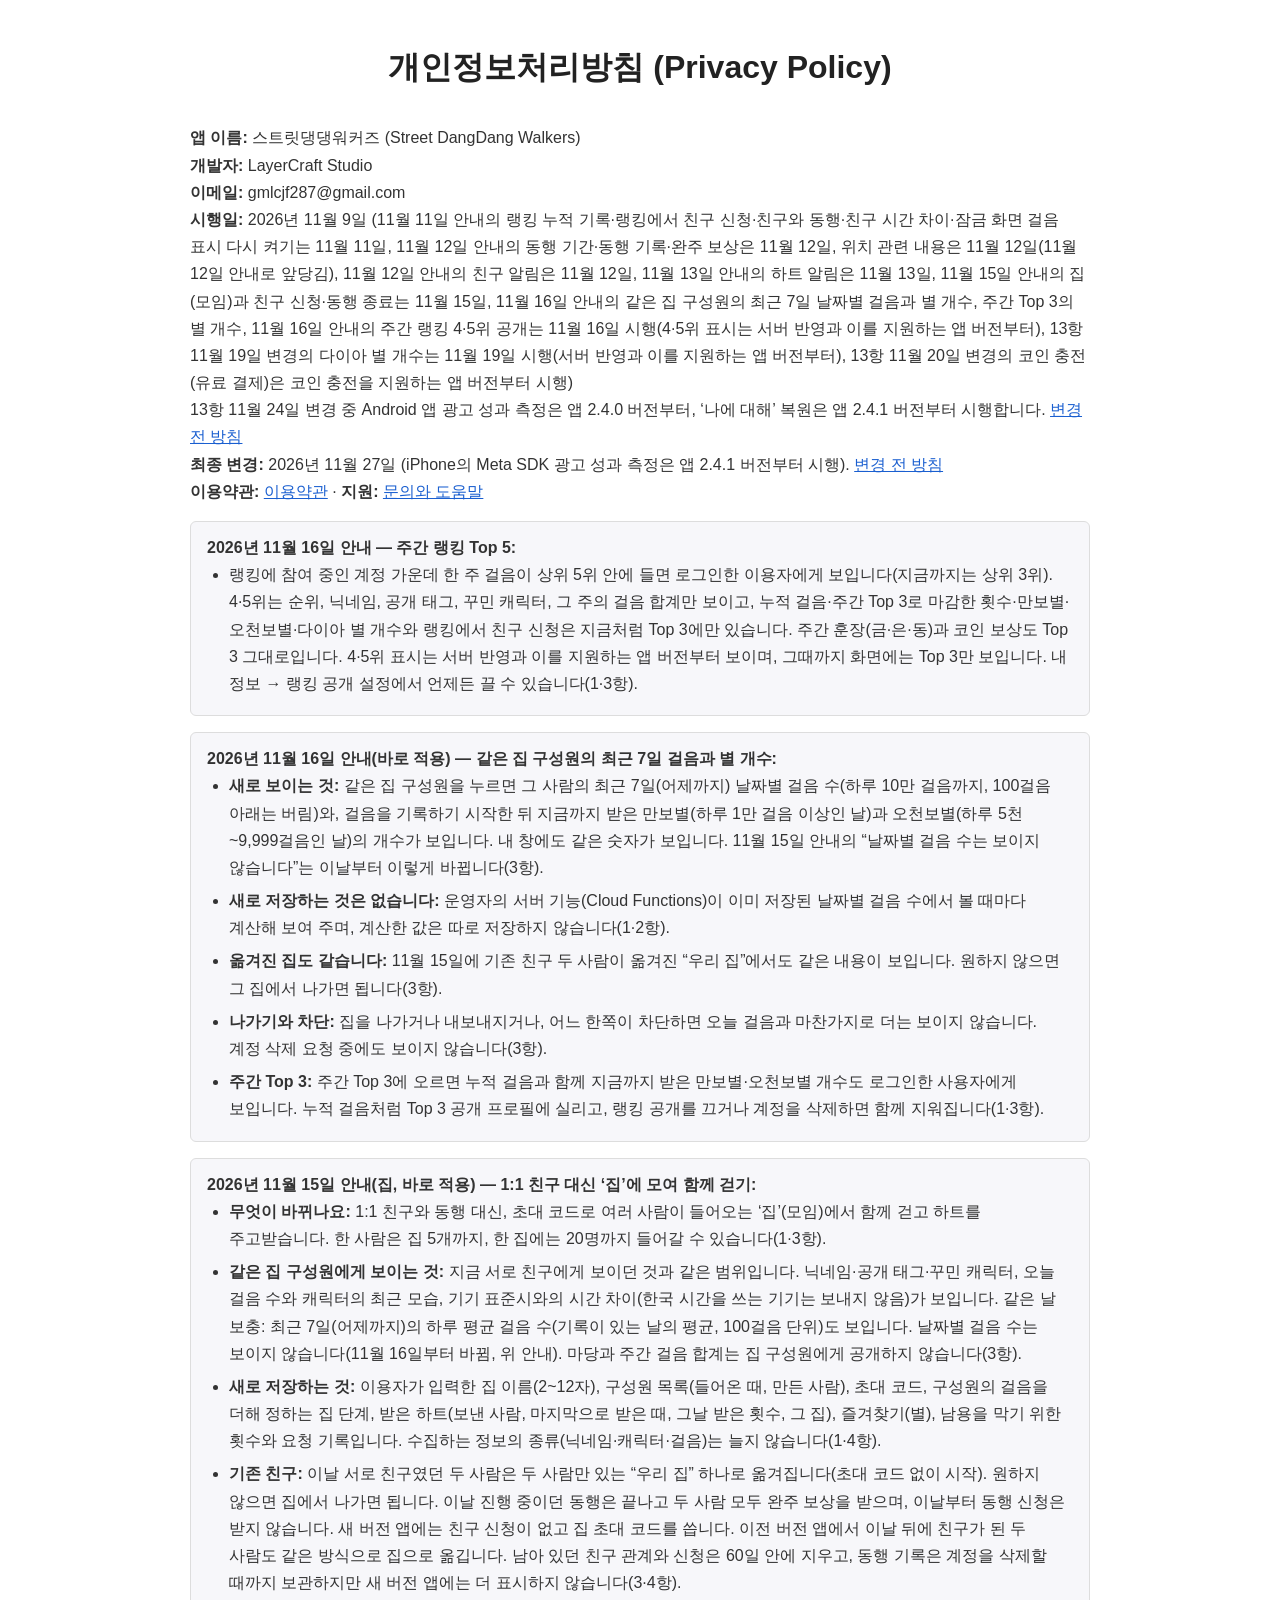
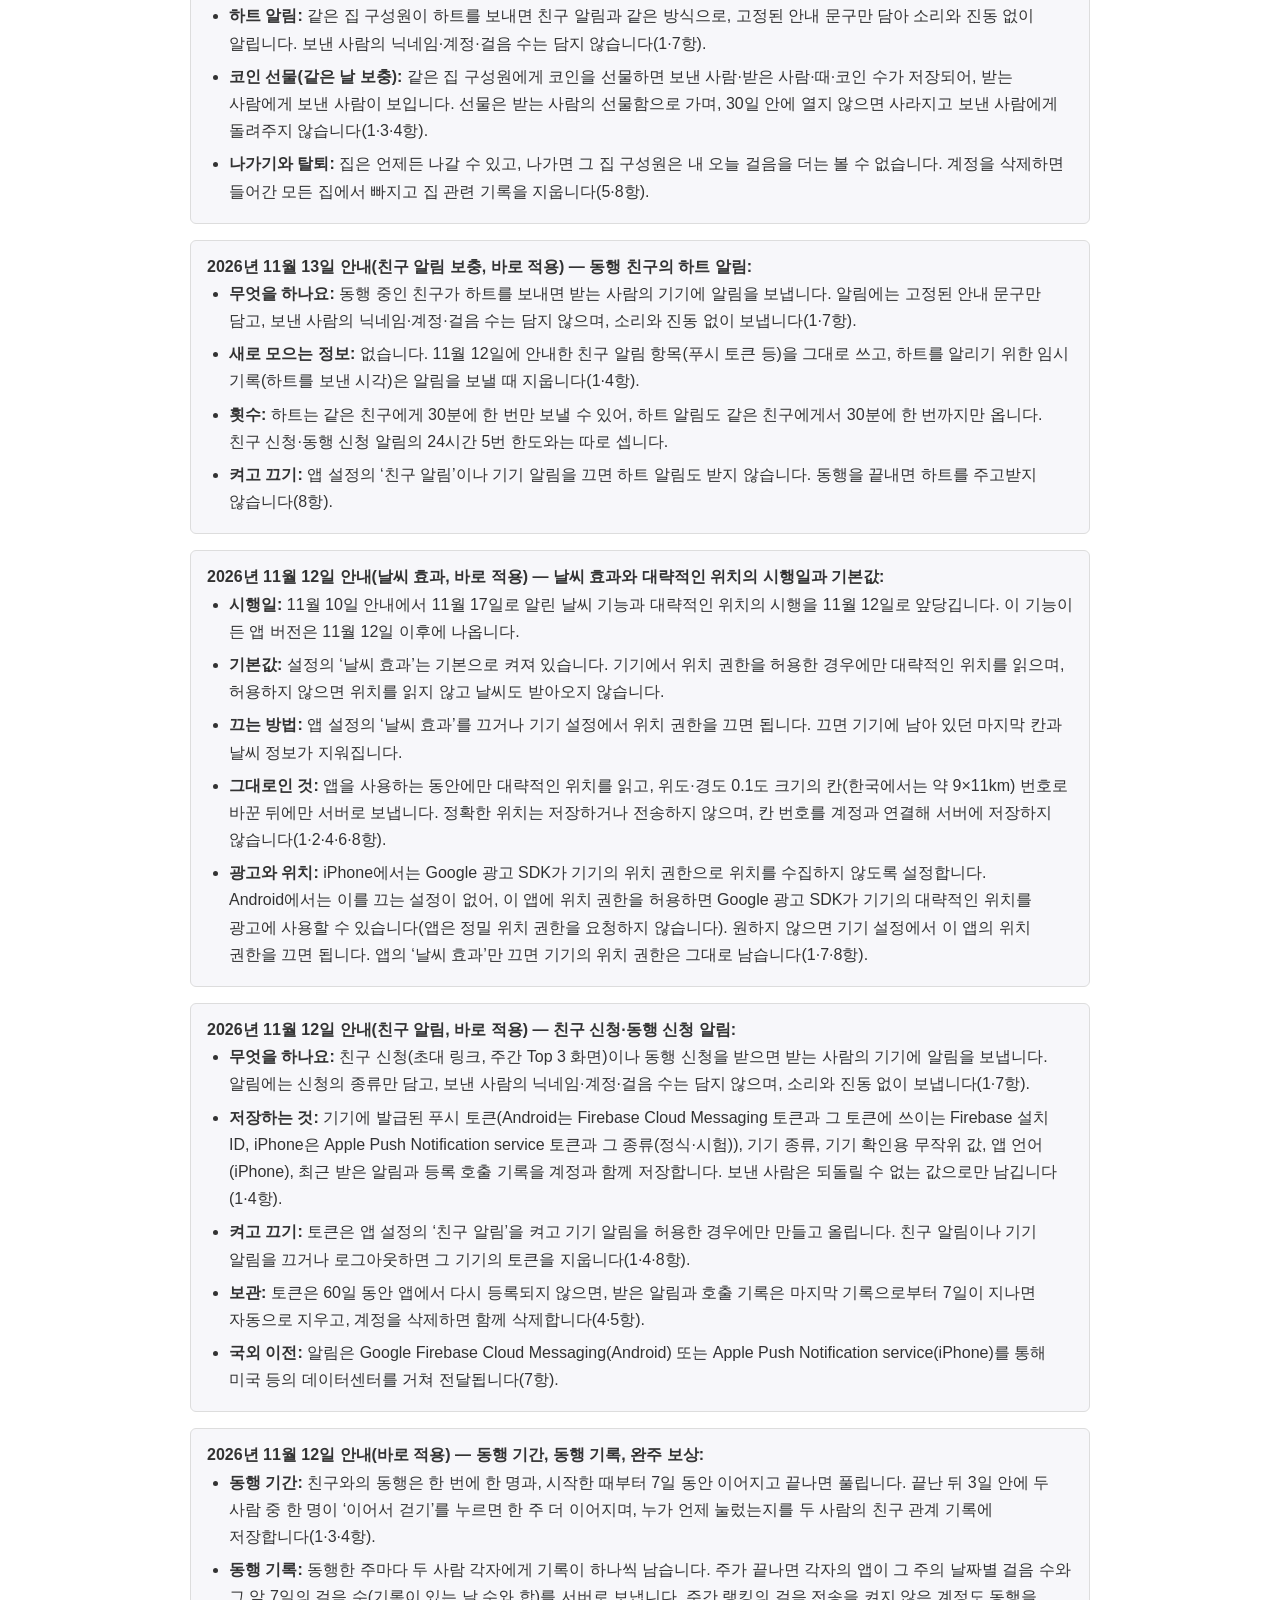
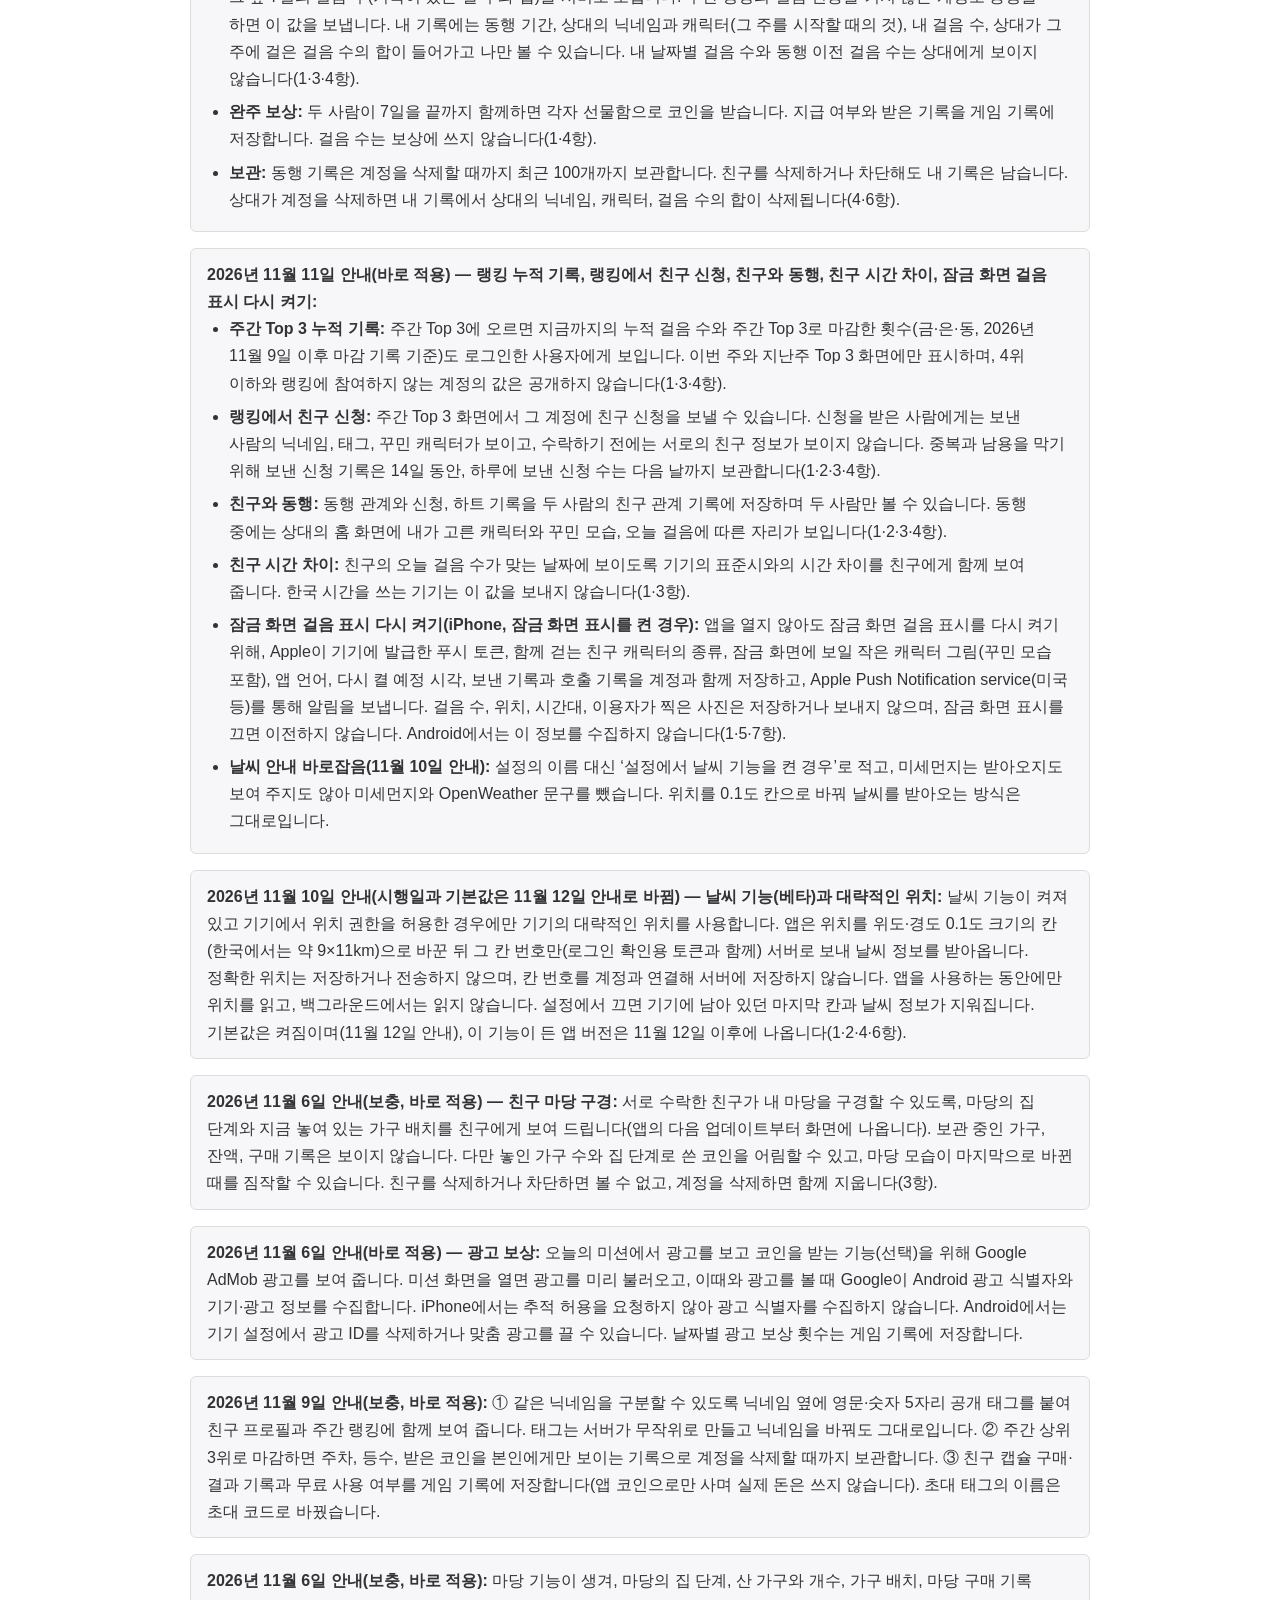
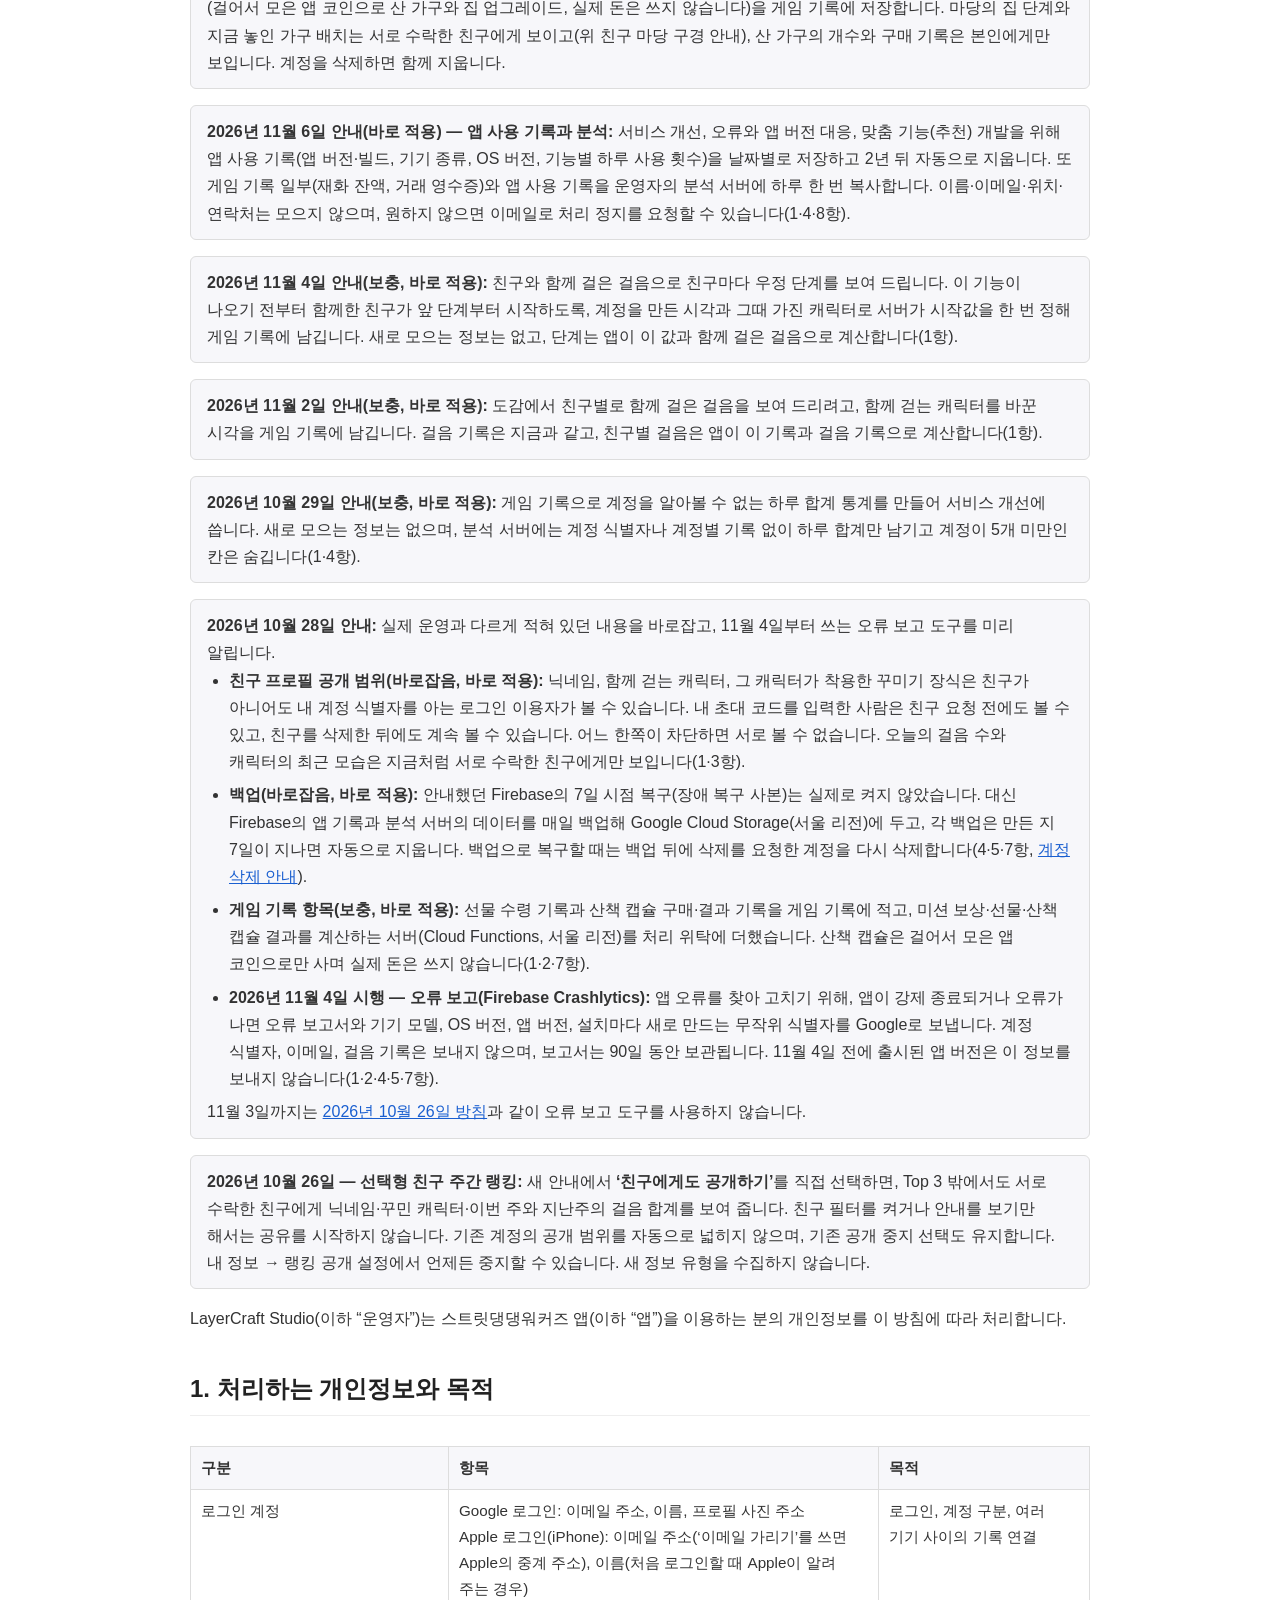
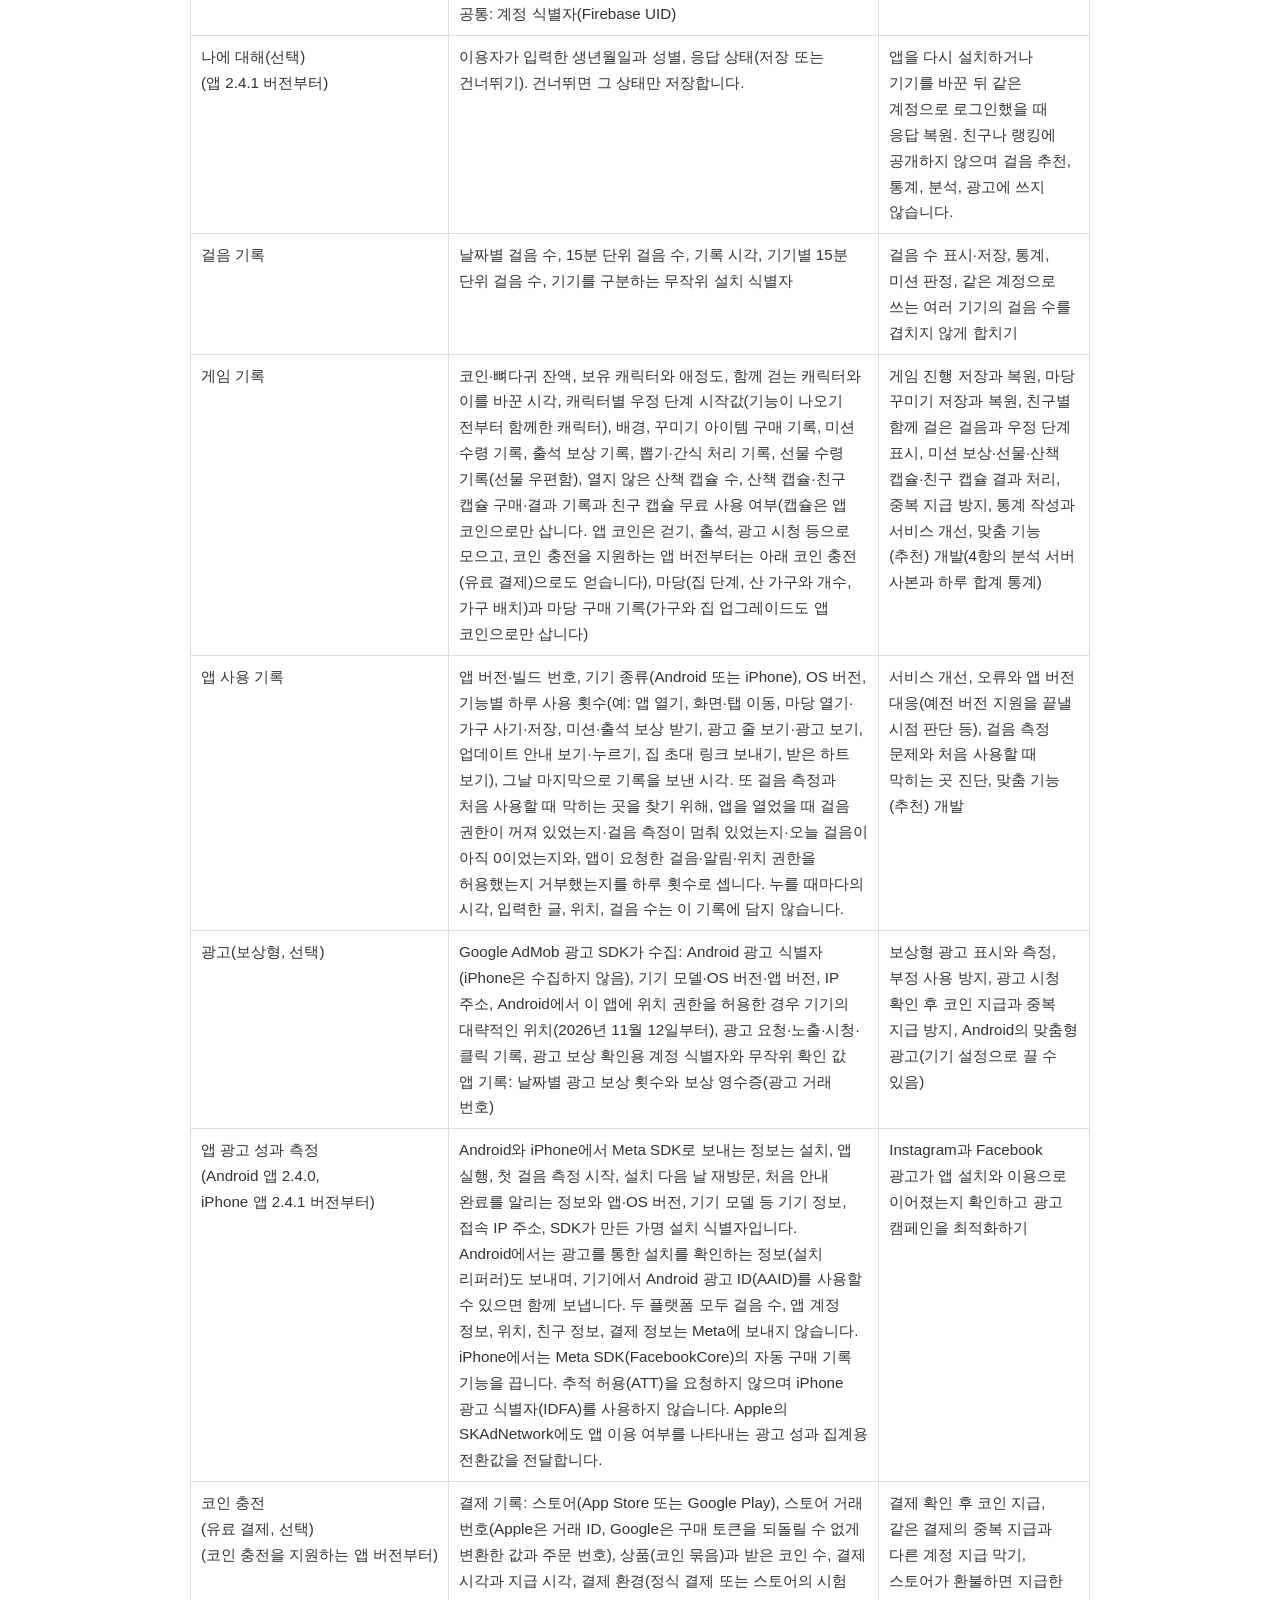
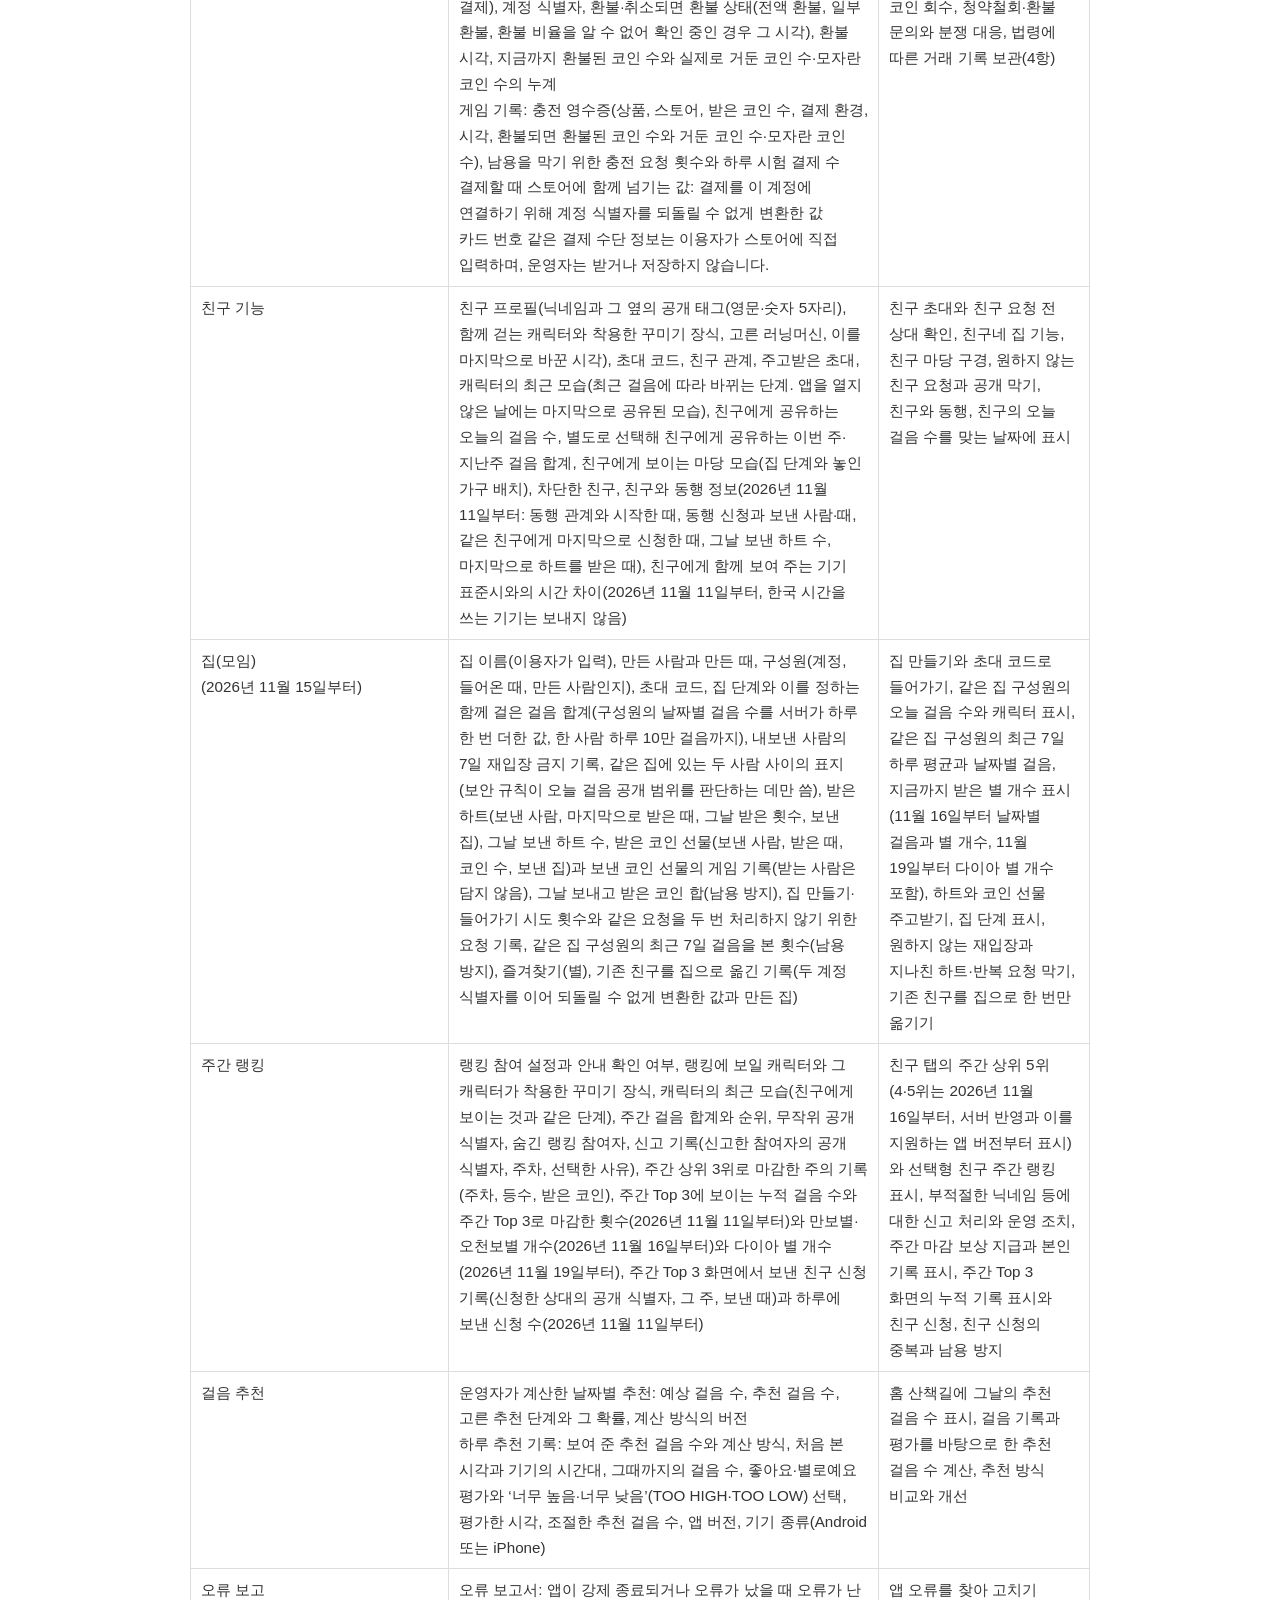
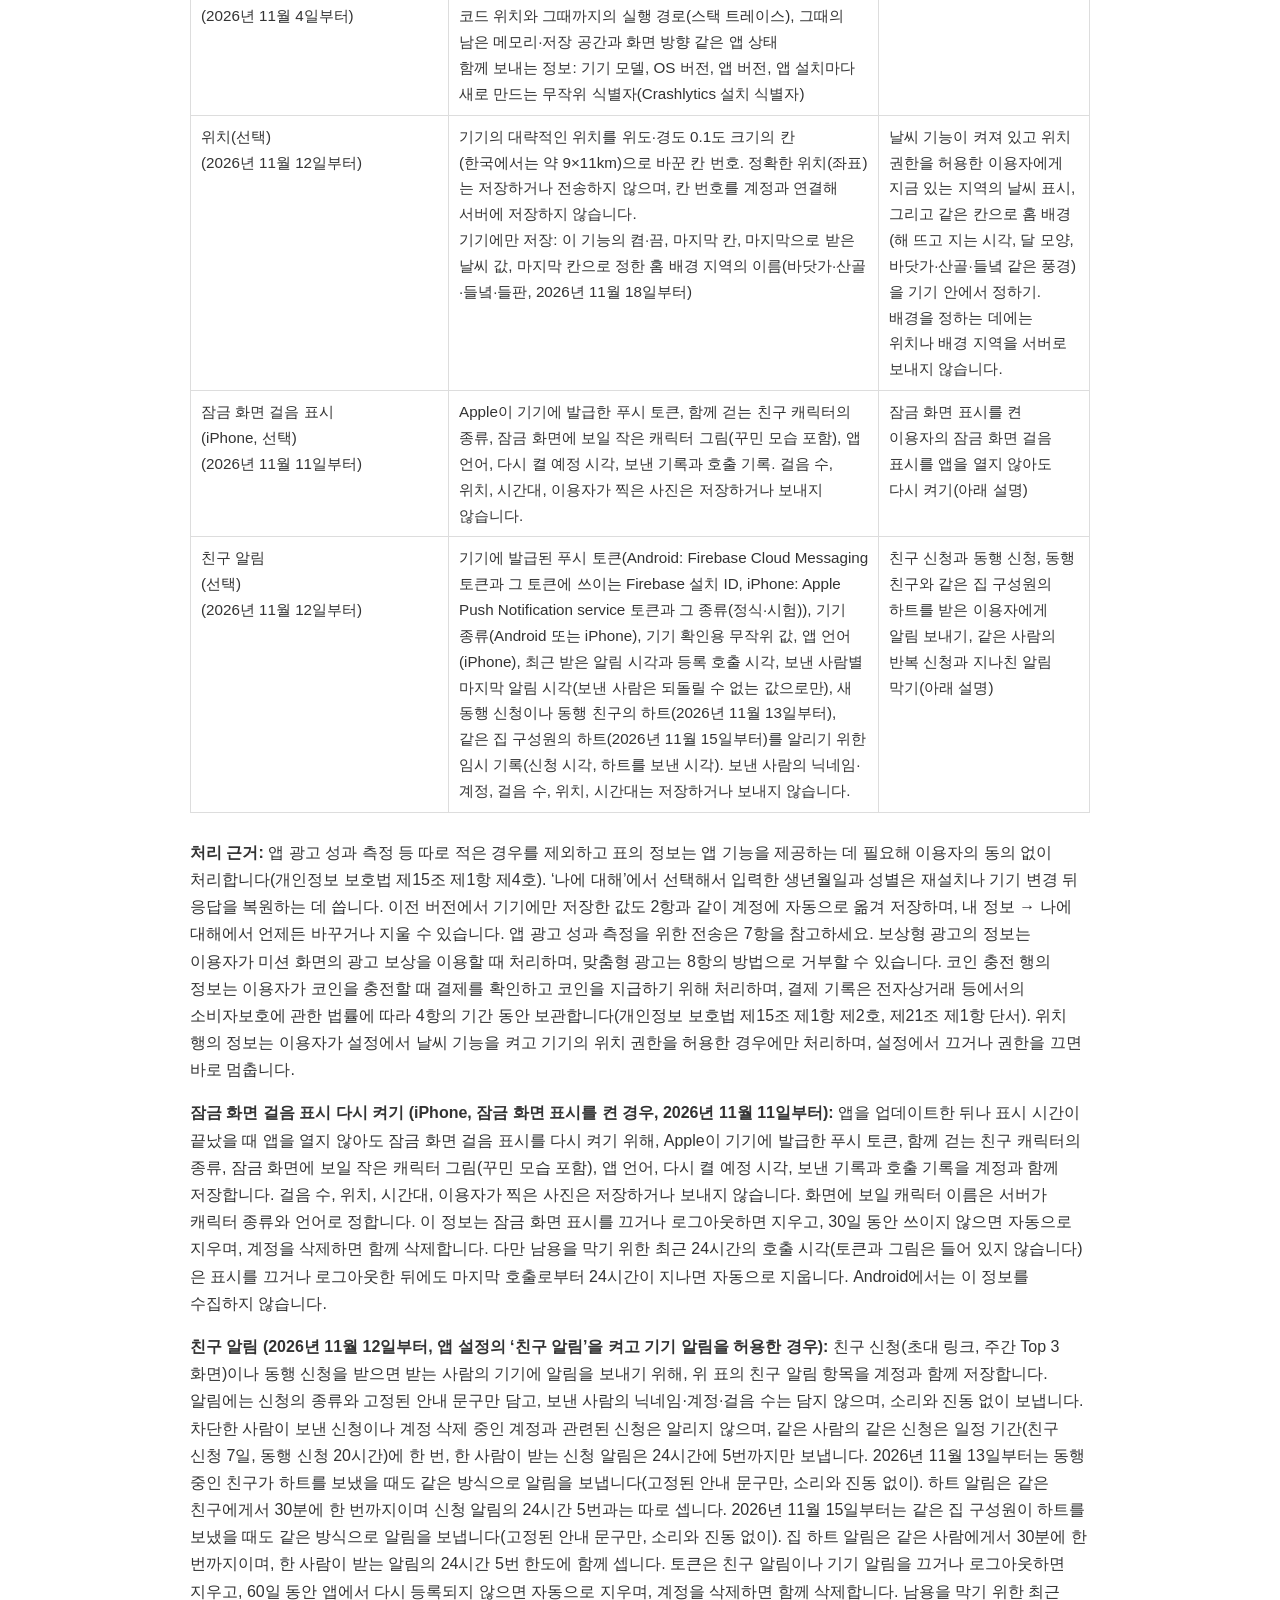
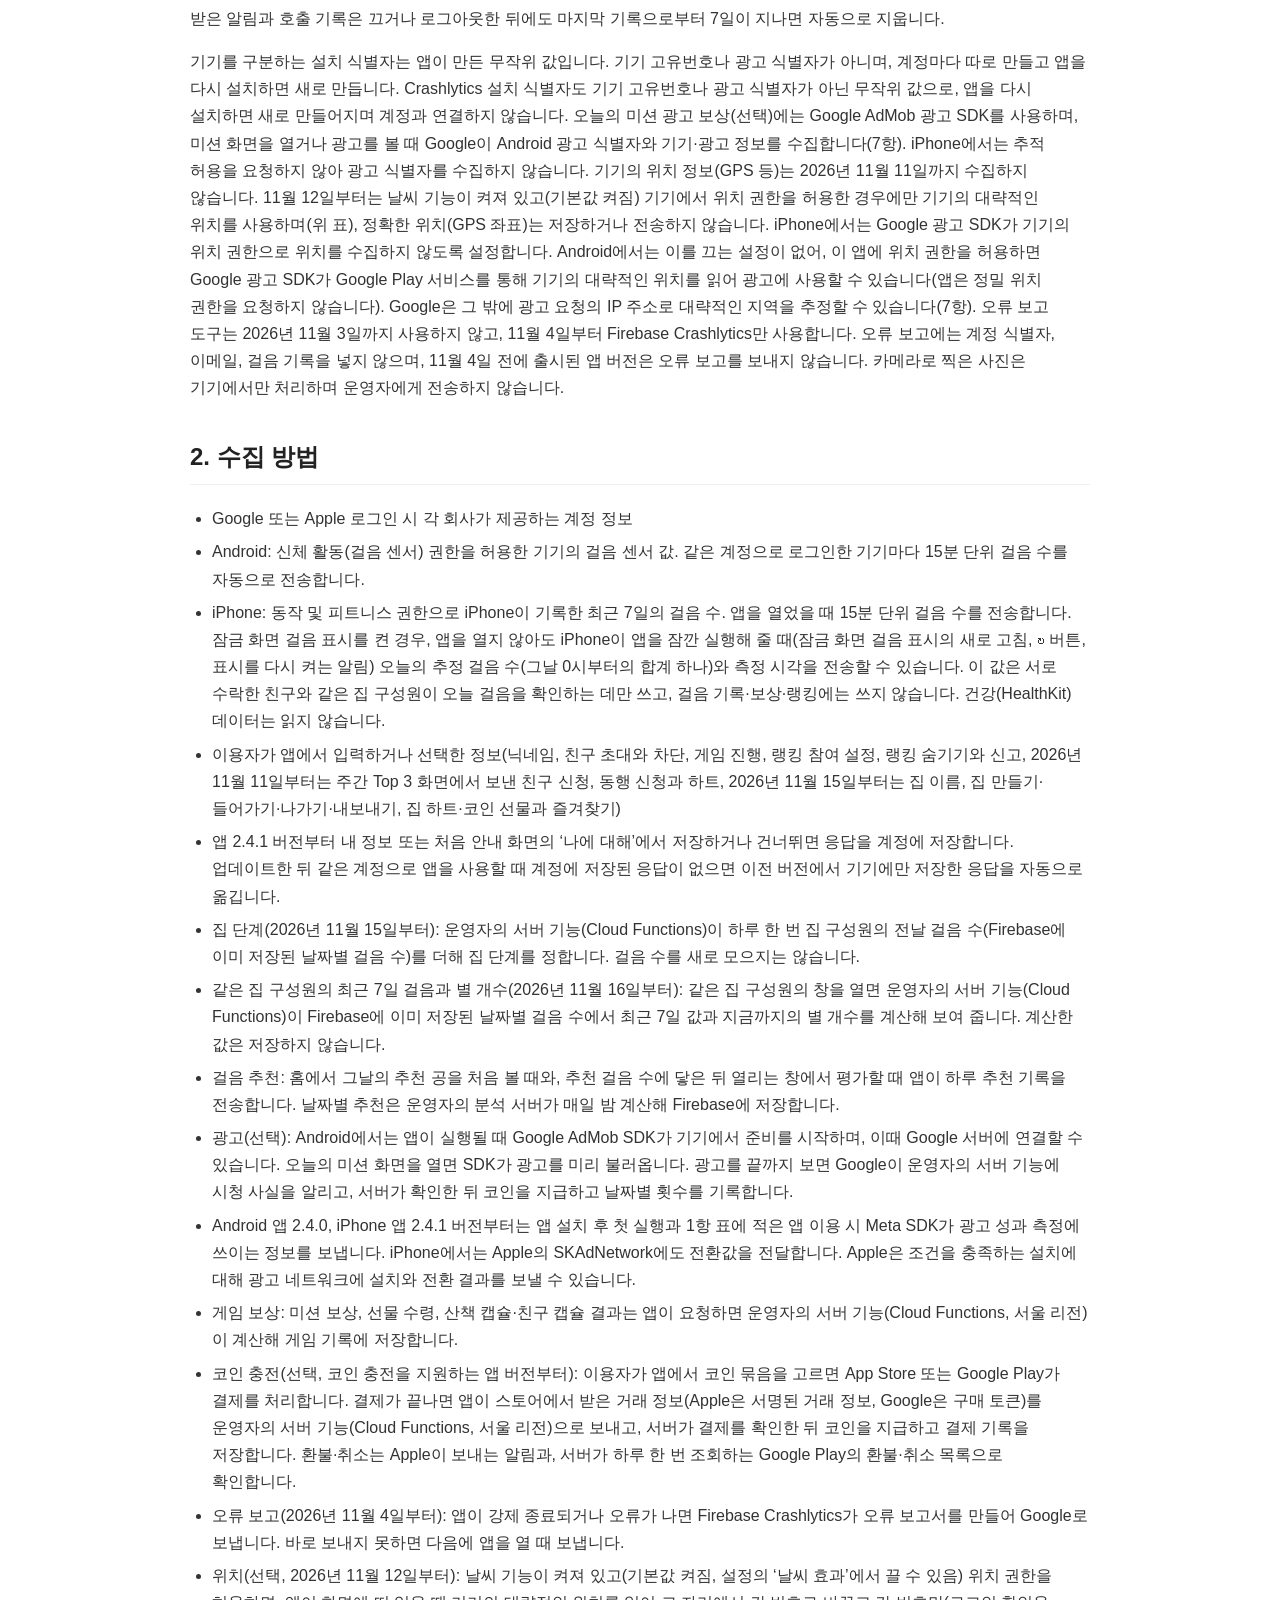
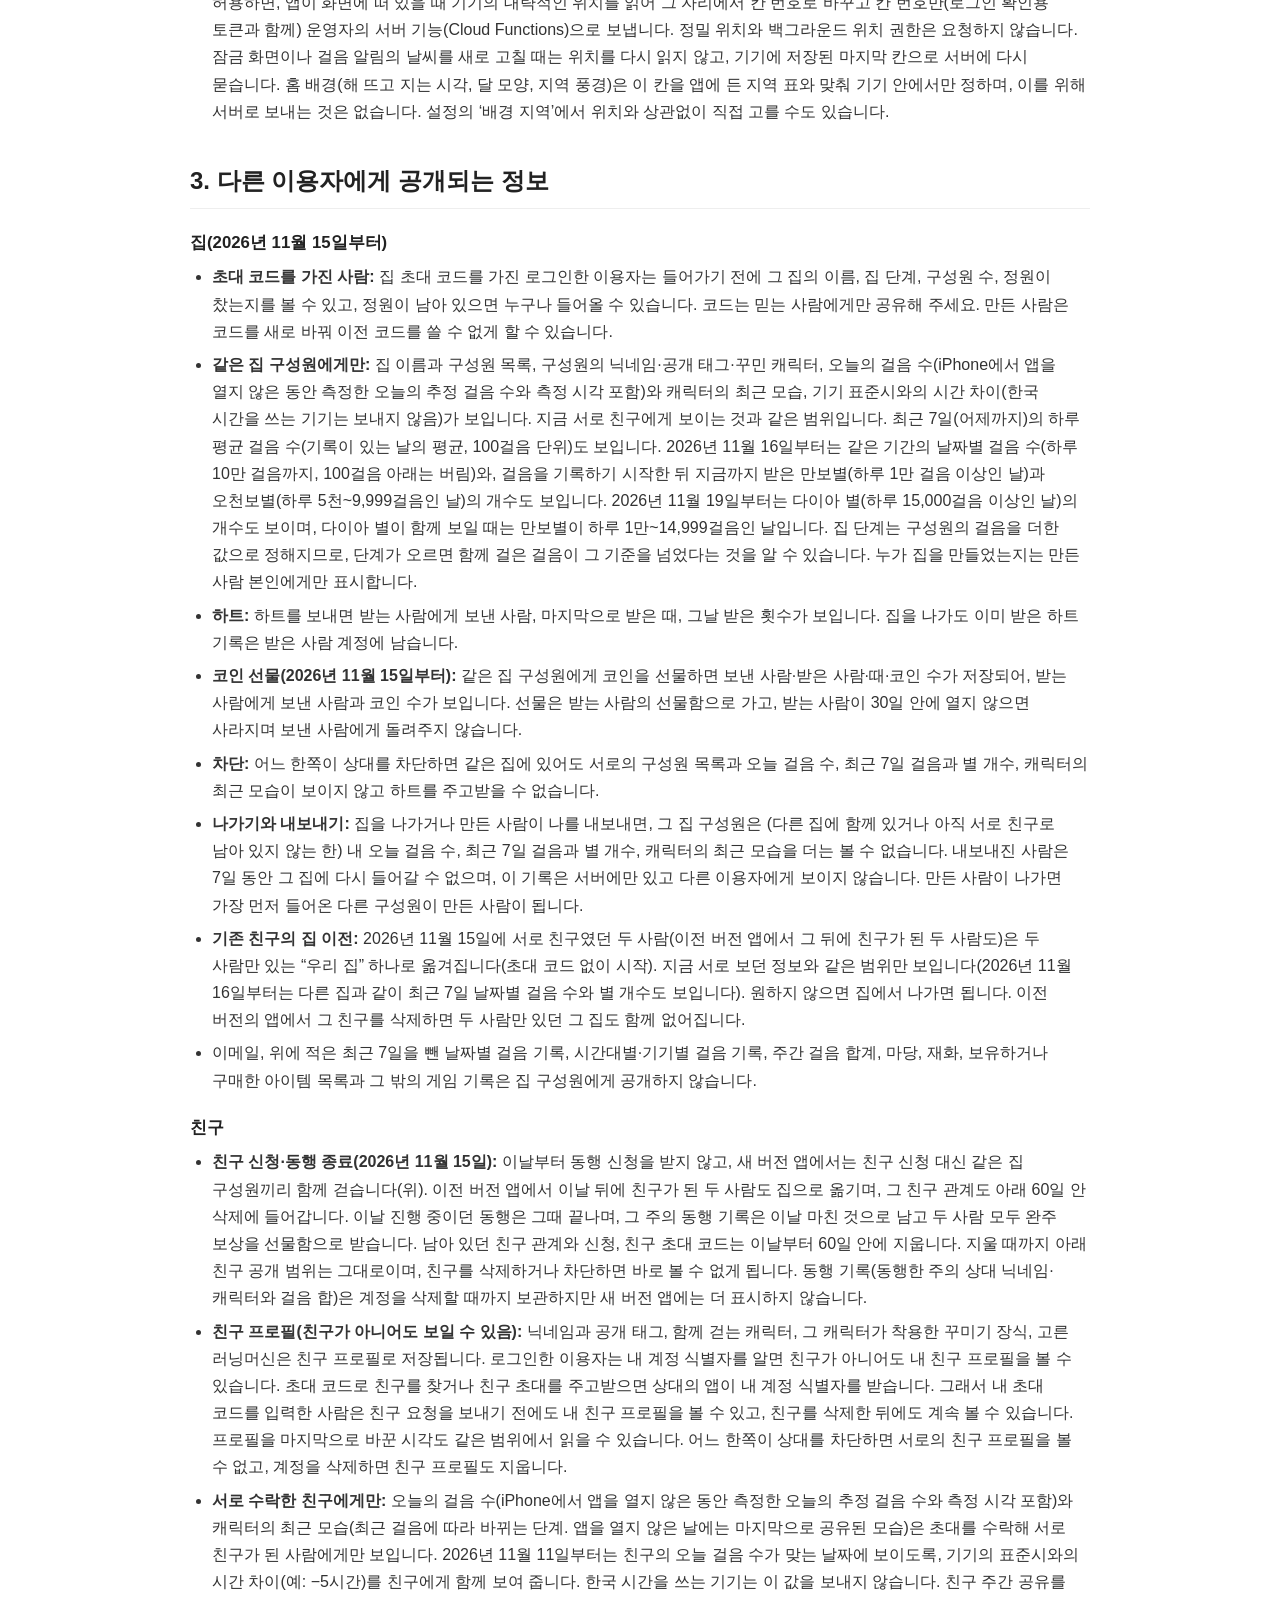
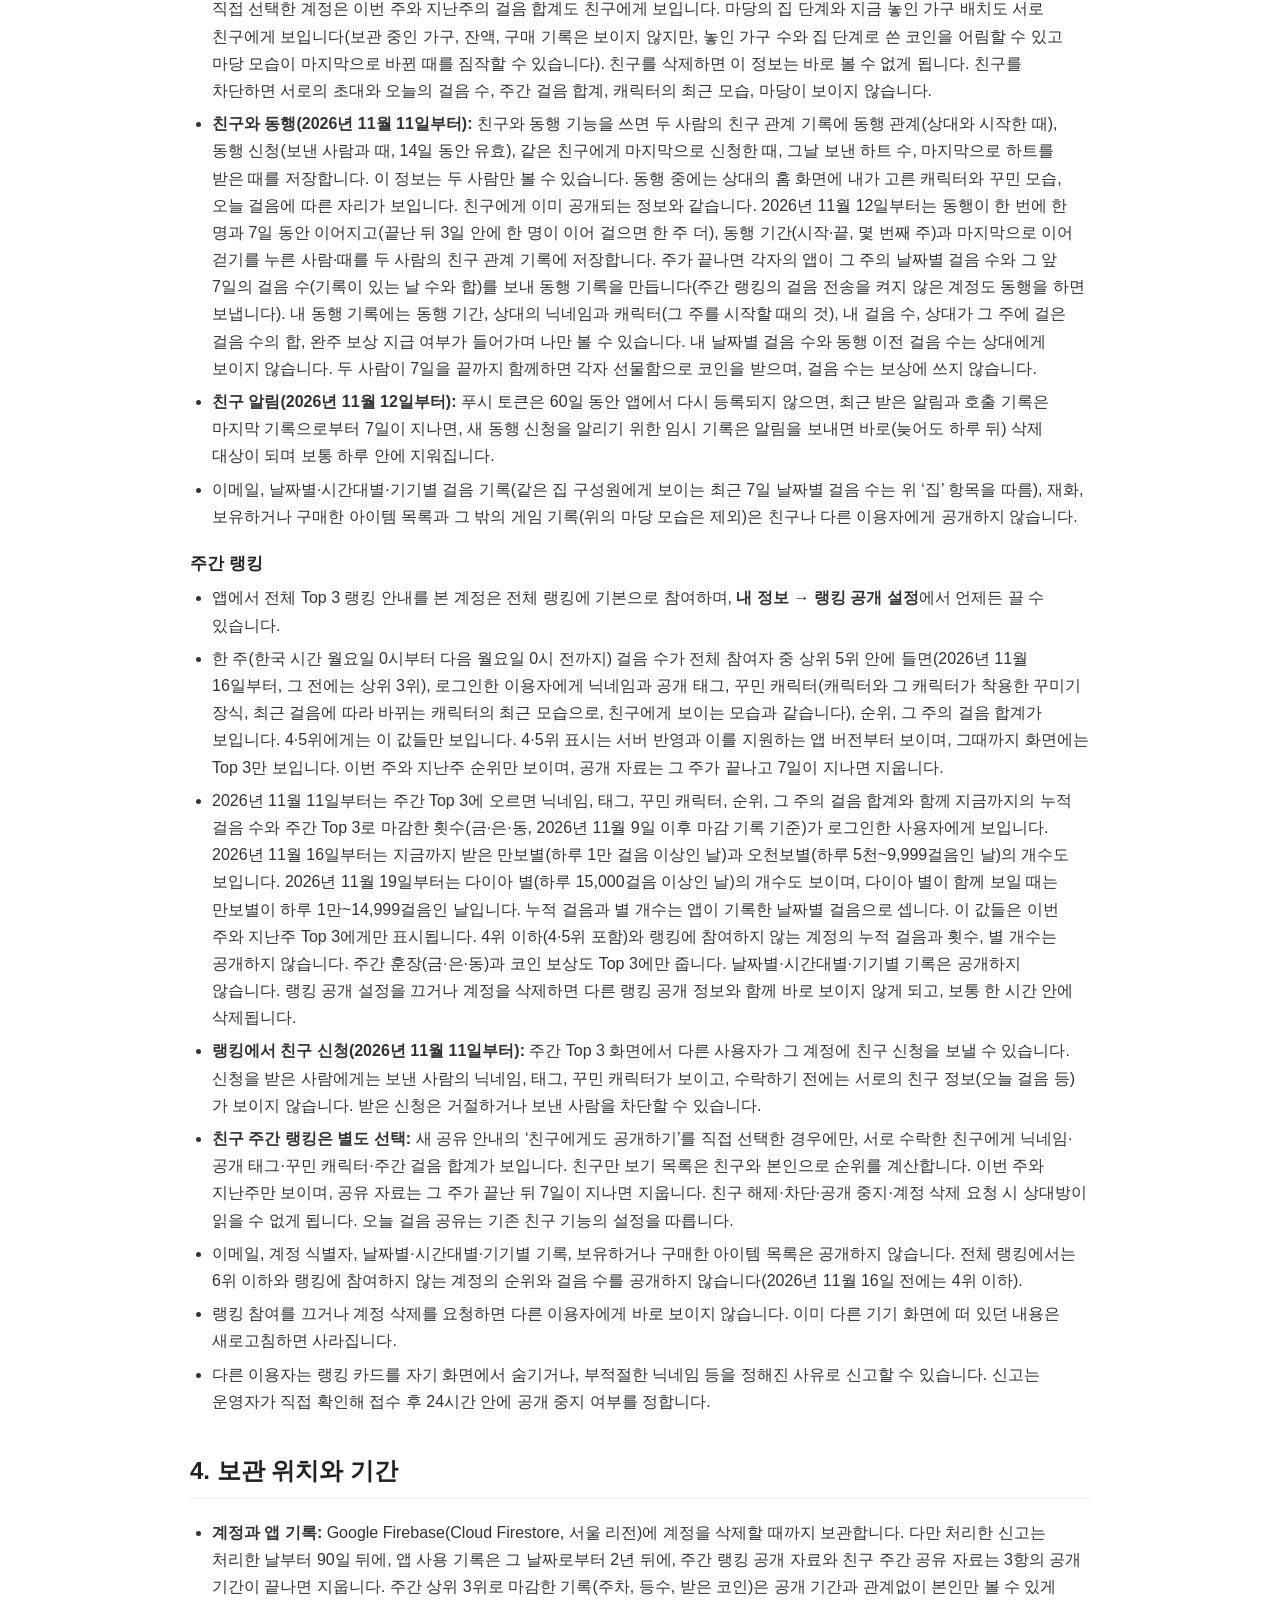
==== commit 9bf73879: "Privacy: iPhone Meta app events from app 2.4.1, correct the 11/24 effective versions Co-Authored-By:" ====
--- a/index.html
+++ b/index.html
@@ -37,7 +37,8 @@
      <strong>개발자:</strong> LayerCraft Studio<br>
      <strong>이메일:</strong> gmlcjf287@gmail.com<br>
      <strong>시행일:</strong> 2026년 11월 9일 (11월 11일 안내의 랭킹 누적 기록·랭킹에서 친구 신청·친구와 동행·친구 시간 차이·잠금 화면 걸음 표시 다시 켜기는 11월 11일, 11월 12일 안내의 동행 기간·동행 기록·완주 보상은 11월 12일, 위치 관련 내용은 11월 12일(11월 12일 안내로 앞당김), 11월 12일 안내의 친구 알림은 11월 12일, 11월 13일 안내의 하트 알림은 11월 13일, 11월 15일 안내의 집(모임)과 친구 신청·동행 종료는 11월 15일, 11월 16일 안내의 같은 집 구성원의 최근 7일 날짜별 걸음과 별 개수, 주간 Top 3의 별 개수, 11월 16일 안내의 주간 랭킹 4·5위 공개는 11월 16일 시행(4·5위 표시는 서버 반영과 이를 지원하는 앱 버전부터), 13항 11월 19일 변경의 다이아 별 개수는 11월 19일 시행(서버 반영과 이를 지원하는 앱 버전부터), 13항 11월 20일 변경의 코인 충전(유료 결제)은 코인 충전을 지원하는 앱 버전부터 시행)<br>
-     13항 11월 24일 변경의 앱 광고 성과 측정과 ‘나에 대해’ 복원은 앱 2.3.24 버전부터 시행합니다. <a href="privacy-2026-11-24.html">변경 전 방침</a><br>
+     13항 11월 24일 변경 중 Android 앱 광고 성과 측정은 앱 2.4.0 버전부터, ‘나에 대해’ 복원은 앱 2.4.1 버전부터 시행합니다. <a href="privacy-2026-11-24.html">변경 전 방침</a><br>
+     <strong>최종 변경:</strong> 2026년 11월 27일 (iPhone의 Meta SDK 광고 성과 측정은 앱 2.4.1 버전부터 시행). <a href="privacy-2026-11-27.html">변경 전 방침</a><br>
      <strong>이용약관:</strong> <a href="terms.html">이용약관</a> · <strong>지원:</strong> <a href="support.html">문의와 도움말</a>
   </p>
 
@@ -183,12 +184,12 @@
   <div class="scroll"><table>
     <tr><th>구분</th><th>항목</th><th>목적</th></tr>
     <tr><td>로그인 계정</td><td>Google 로그인: 이메일 주소, 이름, 프로필 사진 주소<br>Apple 로그인(iPhone): 이메일 주소(‘이메일 가리기’를 쓰면 Apple의 중계 주소), 이름(처음 로그인할 때 Apple이 알려 주는 경우)<br>공통: 계정 식별자(Firebase UID)</td><td>로그인, 계정 구분, 여러 기기 사이의 기록 연결</td></tr>
-    <tr><td>나에 대해(선택)<br>(앱 2.3.24 버전부터)</td><td>이용자가 입력한 생년월일과 성별, 응답 상태(저장 또는 건너뛰기). 건너뛰면 그 상태만 저장합니다.</td><td>앱을 다시 설치하거나 기기를 바꾼 뒤 같은 계정으로 로그인했을 때 응답 복원. 친구나 랭킹에 공개하지 않으며 걸음 추천, 통계, 분석, 광고에 쓰지 않습니다.</td></tr>
+    <tr><td>나에 대해(선택)<br>(앱 2.4.1 버전부터)</td><td>이용자가 입력한 생년월일과 성별, 응답 상태(저장 또는 건너뛰기). 건너뛰면 그 상태만 저장합니다.</td><td>앱을 다시 설치하거나 기기를 바꾼 뒤 같은 계정으로 로그인했을 때 응답 복원. 친구나 랭킹에 공개하지 않으며 걸음 추천, 통계, 분석, 광고에 쓰지 않습니다.</td></tr>
     <tr><td>걸음 기록</td><td>날짜별 걸음 수, 15분 단위 걸음 수, 기록 시각, 기기별 15분 단위 걸음 수, 기기를 구분하는 무작위 설치 식별자</td><td>걸음 수 표시·저장, 통계, 미션 판정, 같은 계정으로 쓰는 여러 기기의 걸음 수를 겹치지 않게 합치기</td></tr>
     <tr><td>게임 기록</td><td>코인·뼈다귀 잔액, 보유 캐릭터와 애정도, 함께 걷는 캐릭터와 이를 바꾼 시각, 캐릭터별 우정 단계 시작값(기능이 나오기 전부터 함께한 캐릭터), 배경, 꾸미기 아이템 구매 기록, 미션 수령 기록, 출석 보상 기록, 뽑기·간식 처리 기록, 선물 수령 기록(선물 우편함), 열지 않은 산책 캡슐 수, 산책 캡슐·친구 캡슐 구매·결과 기록과 친구 캡슐 무료 사용 여부(캡슐은 앱 코인으로만 삽니다. 앱 코인은 걷기, 출석, 광고 시청 등으로 모으고, 코인 충전을 지원하는 앱 버전부터는 아래 코인 충전(유료 결제)으로도 얻습니다), 마당(집 단계, 산 가구와 개수, 가구 배치)과 마당 구매 기록(가구와 집 업그레이드도 앱 코인으로만 삽니다)</td><td>게임 진행 저장과 복원, 마당 꾸미기 저장과 복원, 친구별 함께 걸은 걸음과 우정 단계 표시, 미션 보상·선물·산책 캡슐·친구 캡슐 결과 처리, 중복 지급 방지, 통계 작성과 서비스 개선, 맞춤 기능(추천) 개발(4항의 분석 서버 사본과 하루 합계 통계)</td></tr>
     <tr><td>앱 사용 기록</td><td>앱 버전·빌드 번호, 기기 종류(Android 또는 iPhone), OS 버전, 기능별 하루 사용 횟수(예: 앱 열기, 화면·탭 이동, 마당 열기·가구 사기·저장, 미션·출석 보상 받기, 광고 줄 보기·광고 보기, 업데이트 안내 보기·누르기, 집 초대 링크 보내기, 받은 하트 보기), 그날 마지막으로 기록을 보낸 시각. 또 걸음 측정과 처음 사용할 때 막히는 곳을 찾기 위해, 앱을 열었을 때 걸음 권한이 꺼져 있었는지·걸음 측정이 멈춰 있었는지·오늘 걸음이 아직 0이었는지와, 앱이 요청한 걸음·알림·위치 권한을 허용했는지 거부했는지를 하루 횟수로 셉니다. 누를 때마다의 시각, 입력한 글, 위치, 걸음 수는 이 기록에 담지 않습니다.</td><td>서비스 개선, 오류와 앱 버전 대응(예전 버전 지원을 끝낼 시점 판단 등), 걸음 측정 문제와 처음 사용할 때 막히는 곳 진단, 맞춤 기능(추천) 개발</td></tr>
     <tr><td>광고(보상형, 선택)</td><td>Google AdMob 광고 SDK가 수집: Android 광고 식별자(iPhone은 수집하지 않음), 기기 모델·OS 버전·앱 버전, IP 주소, Android에서 이 앱에 위치 권한을 허용한 경우 기기의 대략적인 위치(2026년 11월 12일부터), 광고 요청·노출·시청·클릭 기록, 광고 보상 확인용 계정 식별자와 무작위 확인 값<br>앱 기록: 날짜별 광고 보상 횟수와 보상 영수증(광고 거래 번호)</td><td>보상형 광고 표시와 측정, 부정 사용 방지, 광고 시청 확인 후 코인 지급과 중복 지급 방지, Android의 맞춤형 광고(기기 설정으로 끌 수 있음)</td></tr>
-    <tr><td>앱 광고 성과 측정<br>(앱 2.3.24 버전부터)</td><td>Android에서 Meta SDK로 보내는 정보는 설치, 앱 실행, 첫 걸음 측정 시작, 설치 다음 날 재방문, 처음 안내 완료를 알리는 정보와 앱·OS 버전, 기기 모델 등 기기 정보, 접속 IP 주소, 가명 설치 식별자, 광고를 통한 설치를 확인하는 정보(설치 리퍼러)입니다. 기기에서 Android 광고 ID(AAID)를 사용할 수 있으면 Meta에 함께 보냅니다. 걸음 수, 앱 계정 정보, 위치, 친구 정보, 결제 정보는 보내지 않습니다.<br>iPhone에서는 Apple의 SKAdNetwork에 앱 이용 여부를 나타내는 전환값을 전달합니다. iPhone 앱은 Meta SDK를 사용하지 않고, 이 측정에 iPhone 광고 식별자(IDFA)를 사용하지 않습니다.</td><td>Instagram과 Facebook 광고가 앱 설치와 이용으로 이어졌는지 확인하고 광고 캠페인을 최적화하기</td></tr>
+    <tr><td>앱 광고 성과 측정<br>(Android 앱 2.4.0,<br>iPhone 앱 2.4.1 버전부터)</td><td>Android와 iPhone에서 Meta SDK로 보내는 정보는 설치, 앱 실행, 첫 걸음 측정 시작, 설치 다음 날 재방문, 처음 안내 완료를 알리는 정보와 앱·OS 버전, 기기 모델 등 기기 정보, 접속 IP 주소, SDK가 만든 가명 설치 식별자입니다. Android에서는 광고를 통한 설치를 확인하는 정보(설치 리퍼러)도 보내며, 기기에서 Android 광고 ID(AAID)를 사용할 수 있으면 함께 보냅니다. 두 플랫폼 모두 걸음 수, 앱 계정 정보, 위치, 친구 정보, 결제 정보는 Meta에 보내지 않습니다.<br>iPhone에서는 Meta SDK(FacebookCore)의 자동 구매 기록 기능을 끕니다. 추적 허용(ATT)을 요청하지 않으며 iPhone 광고 식별자(IDFA)를 사용하지 않습니다. Apple의 SKAdNetwork에도 앱 이용 여부를 나타내는 광고 성과 집계용 전환값을 전달합니다.</td><td>Instagram과 Facebook 광고가 앱 설치와 이용으로 이어졌는지 확인하고 광고 캠페인을 최적화하기</td></tr>
     <tr><td>코인 충전<br>(유료 결제, 선택)<br>(코인 충전을 지원하는 앱 버전부터)</td><td>결제 기록: 스토어(App Store 또는 Google Play), 스토어 거래 번호(Apple은 거래 ID, Google은 구매 토큰을 되돌릴 수 없게 변환한 값과 주문 번호), 상품(코인 묶음)과 받은 코인 수, 결제 시각과 지급 시각, 결제 환경(정식 결제 또는 스토어의 시험 결제), 계정 식별자, 환불·취소되면 환불 상태(전액 환불, 일부 환불, 환불 비율을 알 수 없어 확인 중인 경우 그 시각), 환불 시각, 지금까지 환불된 코인 수와 실제로 거둔 코인 수·모자란 코인 수의 누계<br>게임 기록: 충전 영수증(상품, 스토어, 받은 코인 수, 결제 환경, 시각, 환불되면 환불된 코인 수와 거둔 코인 수·모자란 코인 수), 남용을 막기 위한 충전 요청 횟수와 하루 시험 결제 수<br>결제할 때 스토어에 함께 넘기는 값: 결제를 이 계정에 연결하기 위해 계정 식별자를 되돌릴 수 없게 변환한 값<br>카드 번호 같은 결제 수단 정보는 이용자가 스토어에 직접 입력하며, 운영자는 받거나 저장하지 않습니다.</td><td>결제 확인 후 코인 지급, 같은 결제의 중복 지급과 다른 계정 지급 막기, 스토어가 환불하면 지급한 코인 회수, 청약철회·환불 문의와 분쟁 대응, 법령에 따른 거래 기록 보관(4항)</td></tr>
     <tr><td>친구 기능</td><td>친구 프로필(닉네임과 그 옆의 공개 태그(영문·숫자 5자리), 함께 걷는 캐릭터와 착용한 꾸미기 장식, 고른 러닝머신, 이를 마지막으로 바꾼 시각), 초대 코드, 친구 관계, 주고받은 초대, 캐릭터의 최근 모습(최근 걸음에 따라 바뀌는 단계. 앱을 열지 않은 날에는 마지막으로 공유된 모습), 친구에게 공유하는 오늘의 걸음 수, 별도로 선택해 친구에게 공유하는 이번 주·지난주 걸음 합계, 친구에게 보이는 마당 모습(집 단계와 놓인 가구 배치), 차단한 친구, 친구와 동행 정보(2026년 11월 11일부터: 동행 관계와 시작한 때, 동행 신청과 보낸 사람·때, 같은 친구에게 마지막으로 신청한 때, 그날 보낸 하트 수, 마지막으로 하트를 받은 때), 친구에게 함께 보여 주는 기기 표준시와의 시간 차이(2026년 11월 11일부터, 한국 시간을 쓰는 기기는 보내지 않음)</td><td>친구 초대와 친구 요청 전 상대 확인, 친구네 집 기능, 친구 마당 구경, 원하지 않는 친구 요청과 공개 막기, 친구와 동행, 친구의 오늘 걸음 수를 맞는 날짜에 표시</td></tr>
     <tr><td>집(모임)<br>(2026년 11월 15일부터)</td><td>집 이름(이용자가 입력), 만든 사람과 만든 때, 구성원(계정, 들어온 때, 만든 사람인지), 초대 코드, 집 단계와 이를 정하는 함께 걸은 걸음 합계(구성원의 날짜별 걸음 수를 서버가 하루 한 번 더한 값, 한 사람 하루 10만 걸음까지), 내보낸 사람의 7일 재입장 금지 기록, 같은 집에 있는 두 사람 사이의 표지(보안 규칙이 오늘 걸음 공개 범위를 판단하는 데만 씀), 받은 하트(보낸 사람, 마지막으로 받은 때, 그날 받은 횟수, 보낸 집), 그날 보낸 하트 수, 받은 코인 선물(보낸 사람, 받은 때, 코인 수, 보낸 집)과 보낸 코인 선물의 게임 기록(받는 사람은 담지 않음), 그날 보내고 받은 코인 합(남용 방지), 집 만들기·들어가기 시도 횟수와 같은 요청을 두 번 처리하지 않기 위한 요청 기록, 같은 집 구성원의 최근 7일 걸음을 본 횟수(남용 방지), 즐겨찾기(별), 기존 친구를 집으로 옮긴 기록(두 계정 식별자를 이어 되돌릴 수 없게 변환한 값과 만든 집)</td><td>집 만들기와 초대 코드로 들어가기, 같은 집 구성원의 오늘 걸음 수와 캐릭터 표시, 같은 집 구성원의 최근 7일 하루 평균과 날짜별 걸음, 지금까지 받은 별 개수 표시(11월 16일부터 날짜별 걸음과 별 개수, 11월 19일부터 다이아 별 개수 포함), 하트와 코인 선물 주고받기, 집 단계 표시, 원하지 않는 재입장과 지나친 하트·반복 요청 막기, 기존 친구를 집으로 한 번만 옮기기</td></tr>
@@ -214,12 +215,12 @@
     <li>Android: 신체 활동(걸음 센서) 권한을 허용한 기기의 걸음 센서 값. 같은 계정으로 로그인한 기기마다 15분 단위 걸음 수를 자동으로 전송합니다.</li>
     <li>iPhone: 동작 및 피트니스 권한으로 iPhone이 기록한 최근 7일의 걸음 수. 앱을 열었을 때 15분 단위 걸음 수를 전송합니다. 잠금 화면 걸음 표시를 켠 경우, 앱을 열지 않아도 iPhone이 앱을 잠깐 실행해 줄 때(잠금 화면 걸음 표시의 새로 고침, ↻ 버튼, 표시를 다시 켜는 알림) 오늘의 추정 걸음 수(그날 0시부터의 합계 하나)와 측정 시각을 전송할 수 있습니다. 이 값은 서로 수락한 친구와 같은 집 구성원이 오늘 걸음을 확인하는 데만 쓰고, 걸음 기록·보상·랭킹에는 쓰지 않습니다. 건강(HealthKit) 데이터는 읽지 않습니다.</li>
     <li>이용자가 앱에서 입력하거나 선택한 정보(닉네임, 친구 초대와 차단, 게임 진행, 랭킹 참여 설정, 랭킹 숨기기와 신고, 2026년 11월 11일부터는 주간 Top 3 화면에서 보낸 친구 신청, 동행 신청과 하트, 2026년 11월 15일부터는 집 이름, 집 만들기·들어가기·나가기·내보내기, 집 하트·코인 선물과 즐겨찾기)</li>
-    <li>앱 2.3.24 버전부터 내 정보 또는 처음 안내 화면의 ‘나에 대해’에서 저장하거나 건너뛰면 응답을 계정에 저장합니다. 업데이트한 뒤 같은 계정으로 앱을 사용할 때 계정에 저장된 응답이 없으면 이전 버전에서 기기에만 저장한 응답을 자동으로 옮깁니다.</li>
+    <li>앱 2.4.1 버전부터 내 정보 또는 처음 안내 화면의 ‘나에 대해’에서 저장하거나 건너뛰면 응답을 계정에 저장합니다. 업데이트한 뒤 같은 계정으로 앱을 사용할 때 계정에 저장된 응답이 없으면 이전 버전에서 기기에만 저장한 응답을 자동으로 옮깁니다.</li>
     <li>집 단계(2026년 11월 15일부터): 운영자의 서버 기능(Cloud Functions)이 하루 한 번 집 구성원의 전날 걸음 수(Firebase에 이미 저장된 날짜별 걸음 수)를 더해 집 단계를 정합니다. 걸음 수를 새로 모으지는 않습니다.</li>
     <li>같은 집 구성원의 최근 7일 걸음과 별 개수(2026년 11월 16일부터): 같은 집 구성원의 창을 열면 운영자의 서버 기능(Cloud Functions)이 Firebase에 이미 저장된 날짜별 걸음 수에서 최근 7일 값과 지금까지의 별 개수를 계산해 보여 줍니다. 계산한 값은 저장하지 않습니다.</li>
     <li>걸음 추천: 홈에서 그날의 추천 공을 처음 볼 때와, 추천 걸음 수에 닿은 뒤 열리는 창에서 평가할 때 앱이 하루 추천 기록을 전송합니다. 날짜별 추천은 운영자의 분석 서버가 매일 밤 계산해 Firebase에 저장합니다.</li>
     <li>광고(선택): Android에서는 앱이 실행될 때 Google AdMob SDK가 기기에서 준비를 시작하며, 이때 Google 서버에 연결할 수 있습니다. 오늘의 미션 화면을 열면 SDK가 광고를 미리 불러옵니다. 광고를 끝까지 보면 Google이 운영자의 서버 기능에 시청 사실을 알리고, 서버가 확인한 뒤 코인을 지급하고 날짜별 횟수를 기록합니다.</li>
-    <li>앱 2.3.24 버전부터 광고 성과를 측정할 때 Android에서는 앱 설치 후 첫 실행과 표에 적은 앱 이용 시 Meta SDK가 해당 정보를 보냅니다. iPhone에서는 Apple의 SKAdNetwork에만 전환값을 전달합니다. Apple은 조건을 충족하는 설치에 대해 광고 네트워크에 설치와 전환 결과를 보낼 수 있습니다.</li>
+    <li>Android 앱 2.4.0, iPhone 앱 2.4.1 버전부터는 앱 설치 후 첫 실행과 1항 표에 적은 앱 이용 시 Meta SDK가 광고 성과 측정에 쓰이는 정보를 보냅니다. iPhone에서는 Apple의 SKAdNetwork에도 전환값을 전달합니다. Apple은 조건을 충족하는 설치에 대해 광고 네트워크에 설치와 전환 결과를 보낼 수 있습니다.</li>
     <li>게임 보상: 미션 보상, 선물 수령, 산책 캡슐·친구 캡슐 결과는 앱이 요청하면 운영자의 서버 기능(Cloud Functions, 서울 리전)이 계산해 게임 기록에 저장합니다.</li>
     <li>코인 충전(선택, 코인 충전을 지원하는 앱 버전부터): 이용자가 앱에서 코인 묶음을 고르면 App Store 또는 Google Play가 결제를 처리합니다. 결제가 끝나면 앱이 스토어에서 받은 거래 정보(Apple은 서명된 거래 정보, Google은 구매 토큰)를 운영자의 서버 기능(Cloud Functions, 서울 리전)으로 보내고, 서버가 결제를 확인한 뒤 코인을 지급하고 결제 기록을 저장합니다. 환불·취소는 Apple이 보내는 알림과, 서버가 하루 한 번 조회하는 Google Play의 환불·취소 목록으로 확인합니다.</li>
     <li>오류 보고(2026년 11월 4일부터): 앱이 강제 종료되거나 오류가 나면 Firebase Crashlytics가 오류 보고서를 만들어 Google로 보냅니다. 바로 보내지 못하면 다음에 앱을 열 때 보냅니다.</li>
@@ -270,8 +271,8 @@
     <li><strong>삭제 확인 기록:</strong> 계정 삭제가 끝났는지 확인하고 지운 기록이 다시 만들어지지 않게 하려고, 계정 식별자를 되돌릴 수 없게 변환한 값(해시)과 처리 시각만 분석 서버에 남깁니다.</li>
     <li><strong>분석 서버 전송 대기열:</strong> 위 사본을 옮기는 과정의 임시 기록은 보관 기한이 지나면 자동 삭제되며, 삭제 단위 때문에 최대 40일(처리 오류 기록은 최대 100일)까지 남을 수 있습니다.</li>
     <li><strong>기기:</strong> 화면 표시와 오프라인 사용을 위해 기기에 사본을 저장합니다. 로그아웃해도 다시 로그인할 때를 위해 남아 있으며, 계정 삭제 시 앱이 지웁니다.</li>
-    <li><strong>나에 대해</strong> 앱 2.3.24 버전부터 생년월일, 성별, 응답 상태를 계정별로 Firebase(Cloud Firestore, 서울 리전)에 계정을 삭제할 때까지 보관합니다. 기기에도 사본을 두며, 이 사본은 휴대폰 백업에 포함될 수 있습니다. 이전 앱 버전에서는 응답을 기기에만 저장합니다. 내 정보 → 나에 대해에서 생년월일과 성별을 바꾸거나 지울 수 있고, 두 항목을 모두 지우고 저장하면 서버에는 건너뛴 상태만 남습니다.</li>
-    <li>앱 광고 성과 측정을 위해 Android에서 Meta에 보낸 정보의 보관은 7항을 참고하세요.</li>
+    <li><strong>나에 대해</strong> 앱 2.4.1 버전부터 생년월일, 성별, 응답 상태를 계정별로 Firebase(Cloud Firestore, 서울 리전)에 계정을 삭제할 때까지 보관합니다. 기기에도 사본을 두며, 이 사본은 휴대폰 백업에 포함될 수 있습니다. 이전 앱 버전에서는 응답을 기기에만 저장합니다. 내 정보 → 나에 대해에서 생년월일과 성별을 바꾸거나 지울 수 있고, 두 항목을 모두 지우고 저장하면 서버에는 건너뛴 상태만 남습니다.</li>
+    <li>앱 광고 성과 측정을 위해 Android와 iPhone에서 Meta에 보낸 정보의 보관은 7항을 참고하세요.</li>
     <li><strong>오류 보고(2026년 11월 4일부터):</strong> 오류 보고서와 함께 보낸 정보는 Firebase Crashlytics(Google 데이터센터, 미국 등)에 받은 날부터 90일 동안 보관된 뒤 자동으로 지워집니다.</li>
     <li><strong>날씨(선택, 2026년 11월 12일부터):</strong> 서버에는 같은 칸을 다시 묻지 않기 위해 칸별 날씨 예보 값과 받은 시각을 보관하며(같은 칸을 다시 받으면 덮어씁니다) 계정 정보는 넣지 않습니다. 기기에 저장한 켬·끔, 마지막 칸, 마지막으로 받은 값, 홈 배경 지역의 이름은 기능을 끄거나 위치 권한을 끄면 지우고, 계정 삭제 시에도 앱이 지웁니다.</li>
     <li><strong>랭킹에서 보낸 친구 신청(2026년 11월 11일부터):</strong> 중복과 남용을 막기 위해, 보낸 사람 계정에 신청한 상대의 공개 식별자, 그 주, 보낸 때를 14일 동안 보관합니다. 하루에 보낸 신청 수는 다음 날까지 보관합니다. 기간이 지나면 삭제 대상이 되며 보통 하루 안에 지워집니다.</li>
@@ -286,7 +287,7 @@
     <li><strong>앱에서:</strong> 홈 화면 설정(톱니바퀴) → 계정 삭제 → 로그인한 Google 또는 Apple 계정으로 다시 확인 (Android 앱 1.0.36 이상, iPhone 앱). Apple 계정은 삭제할 때 Apple 로그인 연결도 함께 해제하며, Apple로 가입한 계정은 iPhone에서 삭제할 수 있습니다.</li>
     <li><strong>앱 없이:</strong> 가입한 Google 메일 주소로 gmlcjf287@gmail.com에 “계정 삭제 요청” 메일 → 확인 후 10일 안에 처리. Apple의 ‘이메일 가리기’로 가입했다면 앱에서 삭제해 주세요. 앱을 쓸 수 없으면 메일로 알려 주시면 본인 확인 방법을 안내합니다. <a href="delete-account.html">계정 삭제 안내</a></li>
     <li>요청이 접수되면 계정을 바로 삭제하고, Firebase와 분석 서버의 데이터는 지체 없이(보통 1시간 안에) 삭제합니다. 2026년 11월 11일부터는 잠금 화면 표시용 푸시 토큰도, 2026년 11월 12일부터는 친구 알림용 푸시 토큰과 알림 기록도 함께 지웁니다. 4항의 백업에 남은 이 계정의 기록은 그 백업을 만든 지 7일이 지나면 자동으로 사라지며, 그 전에 백업으로 복구하더라도 이 계정은 다시 삭제해 되살리지 않습니다. 친구들의 목록과 주고받은 초대, 다른 이용자의 차단 목록에서도 삭제합니다. 2026년 11월 15일부터는 들어간 모든 집에서도 빼고(만든 집은 가장 먼저 들어온 다른 구성원에게 넘기고, 혼자 있던 집은 없앱니다), 받은 하트와 다른 이용자가 받은 내 하트·코인 선물 표시 기록(이미 보낸 코인은 받는 사람에게 남습니다), 같은 집 표지, 즐겨찾기와 집 관련 횟수·요청 기록을 함께 지웁니다. 주간 랭킹 공개 자료와 친구 주간 공유 자료, 다른 이용자의 랭킹 숨김·신고 기록에 남은 이 계정의 공개 식별자도 함께 지웁니다. 다른 기기에서 늦게 올라온 기록까지 지우기 위해 한 번 더 확인해 삭제합니다.</li>
-    <li>앱 2.3.24 버전부터 계정을 삭제하면 ‘나에 대해’의 생년월일, 성별, 응답 상태도 서버에서 함께 지웁니다. 앱에서 계정 삭제를 요청하면 그 기기의 사본도 지웁니다. 정기 서버 백업에 남은 사본에는 4항의 7일 보관 및 복구 절차를 적용합니다.</li>
+    <li>앱 2.4.1 버전부터 계정을 삭제하면 ‘나에 대해’의 생년월일, 성별, 응답 상태도 서버에서 함께 지웁니다. 앱에서 계정 삭제를 요청하면 그 기기의 사본도 지웁니다. 정기 서버 백업에 남은 사본에는 4항의 7일 보관 및 복구 절차를 적용합니다.</li>
     <li>전송 대기열의 임시 기록과 임시 백업은 4항의 기한에 삭제되고, 매일 만드는 백업(4항)은 만든 지 7일이 지나면 자동으로 사라집니다. 오류 보고(2026년 11월 4일부터)는 계정과 연결하지 않으므로 계정 삭제 때 따로 지우지 않으며, 90일 보관 기간이 지나면 자동으로 지워집니다. 4항의 삭제 확인 기록은 계정을 알아볼 수 없는 값만 남깁니다. 클라우드 사업자(Google, Oracle)가 장애 대비로 보관하는 사본은 각 사업자의 삭제 절차에 따라 지워집니다. 법령에 따라 따로 보관하는 정보는 코인 충전 결제 기록(코인 충전을 지원하는 앱 버전부터)뿐입니다. 충전한 코인은 계정과 함께 지우고, 결제 기록은 계정 식별자를 되돌릴 수 없게 변환한 값(해시)으로 바꾼 뒤 결제한 날부터 5년이 지나면 자동으로 삭제합니다(4항).</li>
   </ul>
 
@@ -298,12 +299,12 @@
   <h2>7. 처리 위탁과 국외 이전</h2>
   <div class="scroll"><table>
     <tr><th>수탁자</th><th>위탁 업무</th><th>저장 위치</th></tr>
-    <tr><td>Google LLC (Firebase·Google Cloud)</td><td>로그인(Firebase Authentication)<br>앱 기록 저장(Cloud Firestore), 앱 2.3.24 버전부터 ‘나에 대해’의 생년월일·성별·응답 상태 포함<br>미션 보상·선물·산책 캡슐·친구 캡슐 결과 계산(Cloud Functions)<br>집 만들기·들어가기·하트·코인 선물 처리와 집 단계 계산(Cloud Functions, 2026년 11월 15일부터), 같은 집 구성원의 최근 7일 걸음과 별 개수 계산(Cloud Functions, 2026년 11월 16일부터)<br>Firebase 앱 기록과 분석 서버 데이터의 매일 백업 보관(Cloud Storage)<br>오류 보고 수집과 분석(Firebase Crashlytics, 2026년 11월 4일부터)<br>날씨 조회(Cloud Functions, 2026년 11월 12일부터)<br>코인 충전 결제 확인·코인 지급·환불 시 회수와 결제 기록 보관(Cloud Functions·Cloud Firestore, 코인 충전을 지원하는 앱 버전부터)</td><td>Firestore·Cloud Functions·Cloud Storage: 대한민국 서울 리전<br>Authentication·Crashlytics: Google 데이터센터(미국 등)</td></tr>
+    <tr><td>Google LLC (Firebase·Google Cloud)</td><td>로그인(Firebase Authentication)<br>앱 기록 저장(Cloud Firestore), 앱 2.4.1 버전부터 ‘나에 대해’의 생년월일·성별·응답 상태 포함<br>미션 보상·선물·산책 캡슐·친구 캡슐 결과 계산(Cloud Functions)<br>집 만들기·들어가기·하트·코인 선물 처리와 집 단계 계산(Cloud Functions, 2026년 11월 15일부터), 같은 집 구성원의 최근 7일 걸음과 별 개수 계산(Cloud Functions, 2026년 11월 16일부터)<br>Firebase 앱 기록과 분석 서버 데이터의 매일 백업 보관(Cloud Storage)<br>오류 보고 수집과 분석(Firebase Crashlytics, 2026년 11월 4일부터)<br>날씨 조회(Cloud Functions, 2026년 11월 12일부터)<br>코인 충전 결제 확인·코인 지급·환불 시 회수와 결제 기록 보관(Cloud Functions·Cloud Firestore, 코인 충전을 지원하는 앱 버전부터)</td><td>Firestore·Cloud Functions·Cloud Storage: 대한민국 서울 리전<br>Authentication·Crashlytics: Google 데이터센터(미국 등)</td></tr>
     <tr><td>Oracle Corporation (Oracle Cloud)</td><td>분석 서버 운영 인프라</td><td>대한민국 춘천 리전</td></tr>
     <tr><td>Google LLC (Firebase Cloud Messaging)</td><td>Android 친구 신청·동행 신청 알림 전달(2026년 11월 12일부터)<br>Android 같은 집 하트 알림 전달(2026년 11월 15일부터)</td><td>Google 데이터센터(미국 등, 전달 후 Google 정책에 따라 처리)</td></tr>
     <tr><td>Apple Inc. (Apple Push Notification service)</td><td>iPhone 잠금 화면 걸음 표시를 다시 켜는 알림 전달(2026년 11월 11일부터)<br>iPhone 친구 신청·동행 신청 알림 전달(2026년 11월 12일부터)<br>iPhone 같은 집 하트 알림 전달(2026년 11월 15일부터)</td><td>미국 등 Apple 데이터센터(전달 후 Apple 정책에 따라 처리)</td></tr>
   </table></div>
-  <p><strong>국외 이전:</strong> Firebase Authentication과 Firebase Crashlytics(2026년 11월 4일부터)는 Google의 데이터센터(미국 등)에서 처리됩니다. iPhone 잠금 화면 걸음 표시를 다시 켜는 알림(2026년 11월 11일부터)은 Apple의 데이터센터(미국 등)를 거쳐 전달됩니다. 친구 알림(2026년 11월 12일부터)은 Android는 Google, iPhone은 Apple의 데이터센터(미국 등)를 거쳐 전달됩니다. 코인 충전(코인 충전을 지원하는 앱 버전부터)에서는 결제를 계정에 연결하고 확인하는 데 필요한 정보가 iPhone은 Apple, Android는 Google의 데이터센터(미국 등)로 전송됩니다. 앱 2.3.24 버전부터 Android에서 앱 광고 성과를 측정할 때는 해당 정보를 Meta Platforms, Inc.(미국)에 보냅니다(아래).</p>
+  <p><strong>국외 이전:</strong> Firebase Authentication과 Firebase Crashlytics(2026년 11월 4일부터)는 Google의 데이터센터(미국 등)에서 처리됩니다. iPhone 잠금 화면 걸음 표시를 다시 켜는 알림(2026년 11월 11일부터)은 Apple의 데이터센터(미국 등)를 거쳐 전달됩니다. 친구 알림(2026년 11월 12일부터)은 Android는 Google, iPhone은 Apple의 데이터센터(미국 등)를 거쳐 전달됩니다. 코인 충전(코인 충전을 지원하는 앱 버전부터)에서는 결제를 계정에 연결하고 확인하는 데 필요한 정보가 iPhone은 Apple, Android는 Google의 데이터센터(미국 등)로 전송됩니다. Android 앱 2.4.0, iPhone 앱 2.4.1 버전부터 앱 광고 성과를 측정할 때는 해당 정보를 Meta Platforms, Inc.(미국)에 보냅니다(아래).</p>
   <h3>로그인(Firebase Authentication)</h3>
   <ul>
     <li>이전받는 자: Google LLC (연락처: <a href="https://support.google.com/policies/contact/general_privacy_form">Google 개인정보 문의</a>)</li>
@@ -333,11 +334,11 @@
   </ul>
   <p>광고 보상은 선택 기능입니다. 다만 미션 화면을 열면 광고를 미리 불러오므로, 원하지 않으면 8항의 방법으로 맞춤형 광고를 끄거나 광고 ID를 삭제할 수 있습니다.</p>
 
-  <h3>앱 광고 성과 측정(Meta 앱 이벤트, Android, 앱 2.3.24 버전부터)</h3>
+  <h3>앱 광고 성과 측정(Meta 앱 이벤트, Android 앱 2.4.0, iPhone 앱 2.4.1 버전부터)</h3>
   <ul>
     <li>이전받는 자는 Meta Platforms, Inc.입니다. 개인정보 문의는 Privacy Operations(1 Meta Way, Menlo Park, CA 94025, 미국)로 보낼 수 있습니다.</li>
     <li>이전 국가는 미국입니다.</li>
-    <li>이전 항목은 설치, 앱 실행, 첫 걸음 측정 시작, 설치 다음 날 재방문, 처음 안내 완료를 알리는 정보, 앱·OS 버전, 기기 모델 등 기기 정보, 접속 IP 주소, 가명 설치 식별자, 설치 리퍼러와 기기에서 사용할 수 있는 Android 광고 ID입니다.</li>
+    <li>두 플랫폼의 공통 이전 항목은 설치, 앱 실행, 첫 걸음 측정 시작, 설치 다음 날 재방문, 처음 안내 완료를 알리는 정보와 앱·OS 버전, 기기 모델 등 기기 정보, 접속 IP 주소, SDK가 만든 가명 설치 식별자입니다. Android에서는 설치 리퍼러와 기기에서 사용할 수 있는 Android 광고 ID도 보냅니다.</li>
     <li>앱을 설치한 뒤 처음 열 때와 위에 적은 앱 이용이 일어날 때 Meta SDK가 암호화된 네트워크로 보냅니다.</li>
     <li>광고를 통한 앱 설치·이용 성과를 측정하고 광고 캠페인을 최적화하는 데 씁니다. 보관에 관한 안내는 <a href="https://www.facebook.com/privacy/policy/">Meta의 개인정보처리방침</a>을 참고하세요.</li>
   </ul>
@@ -411,8 +412,10 @@
   <h2>13. 방침 변경</h2>
   <p>이 방침이 바뀌면 이 페이지에 바뀐 내용과 시행일을 적어 알립니다.</p>
   <ul>
-    <li>2026년 11월 24일 안내(앱 2.3.24 버전부터). Android 앱이 광고를 통한 설치와 이용 성과를 측정하기 위해 Meta에 보내는 앱 이벤트와 광고 ID 등 전송 항목, 국외 이전, 광고 ID 설정 방법을 더했습니다. iPhone은 Apple의 SKAdNetwork로만 광고 설치와 전환을 측정합니다(1·2·4·6·7·8항).</li>
-    <li>2026년 11월 24일 안내(앱 2.3.24 버전부터). 재설치나 기기 변경 뒤 ‘나에 대해’를 복원할 수 있도록 선택 입력한 생년월일·성별과 응답 상태를 계정에 저장합니다. 이전에 기기에만 저장한 응답도 자동으로 옮기며, 수정과 삭제 방법을 함께 적었습니다(1·2·4·5·7·8항).</li>
+    <li>2026년 11월 27일 안내(iPhone 앱 2.4.1 버전부터). iPhone에서도 Meta SDK로 광고 성과를 측정하며, Meta에 보내는 항목과 국외 이전을 1·2·4·7항에 적었습니다.</li>
+    <li>2026년 11월 27일: 11월 24일에 안내한 Android 광고 성과 측정의 시행 버전을 앱 2.4.0으로, ‘나에 대해’ 복원의 시행 버전을 앱 2.4.1로 바로잡았습니다.</li>
+    <li>2026년 11월 24일 안내(Android 앱 2.4.0 버전부터). Android 앱이 광고를 통한 설치와 이용 성과를 측정하기 위해 Meta에 보내는 앱 이벤트와 광고 ID 등 전송 항목, 국외 이전, 광고 ID 설정 방법을 더했습니다. iPhone 앱 2.4.0에서는 Apple의 SKAdNetwork로 광고 설치와 전환을 측정했습니다(1·2·4·6·7·8항).</li>
+    <li>2026년 11월 24일 안내(앱 2.4.1 버전부터). 재설치나 기기 변경 뒤 ‘나에 대해’를 복원할 수 있도록 선택 입력한 생년월일·성별과 응답 상태를 계정에 저장합니다. 이전에 기기에만 저장한 응답도 자동으로 옮기며, 수정과 삭제 방법을 함께 적었습니다(1·2·4·5·7·8항).</li>
     <li>2026년 11월 20일: 코인 충전(유료 결제)을 1·2·4·5·6·7·8·9항에 더했습니다. 코인 충전을 지원하는 앱 버전부터 적용합니다. 결제는 Apple(App Store)과 Google(Google Play)이 직접 처리하며, 운영자는 카드 번호 같은 결제 수단 정보를 받지 않습니다. 운영자는 결제 기록(스토어, 거래 번호, 상품과 받은 코인 수, 결제·지급 시각, 결제 환경, 계정 식별자, 환불되면 회수 기록)을 코인 지급, 환불, 분쟁 대응과 법령에 따른 보관을 위해 저장합니다. 결제 기록은 결제한 날부터 5년 동안 보관한 뒤 자동으로 지우고, 그 전에 계정을 삭제하면 계정 식별자를 되돌릴 수 없는 값(해시)으로 바꿉니다. 결제를 계정에 연결하는 값과 Google Play 결제 확인에 필요한 정보는 Apple·Google(미국 등)로 전송됩니다. 이에 맞춰 5항의 ‘법령에 따라 따로 보관하는 정보는 없습니다’를 바꿨습니다.</li>
     <li>2026년 11월 19일: iPhone 앱 2.3.21부터, 잠금 화면 걸음 표시를 켠 경우 앱을 열지 않아도 iPhone이 앱을 잠깐 실행해 줄 때 오늘의 추정 걸음 수와 측정 시각을 전송할 수 있다는 것을 2항에 적었습니다. 이 값은 서로 수락한 친구와 같은 집 구성원에게만 보이고(3항), 그날 자정이나 측정 뒤 6시간이 지나면 보이지 않습니다. 앱을 열었을 때 보내는 15분 단위 걸음 기록, 보상과 랭킹은 그대로입니다.</li>
     <li>2026년 11월 19일: 하루 15,000걸음 이상인 날을 다이아 별로 따로 세어, 같은 집 구성원과 주간 Top 3에 그 개수를 보여 줍니다. 다이아 별이 함께 보일 때는 만보별이 하루 1만~14,999걸음인 날입니다(1·3항). 이미 저장된 날짜별 걸음 수에서 계산하며 새로 저장하는 정보는 없습니다.</li>
